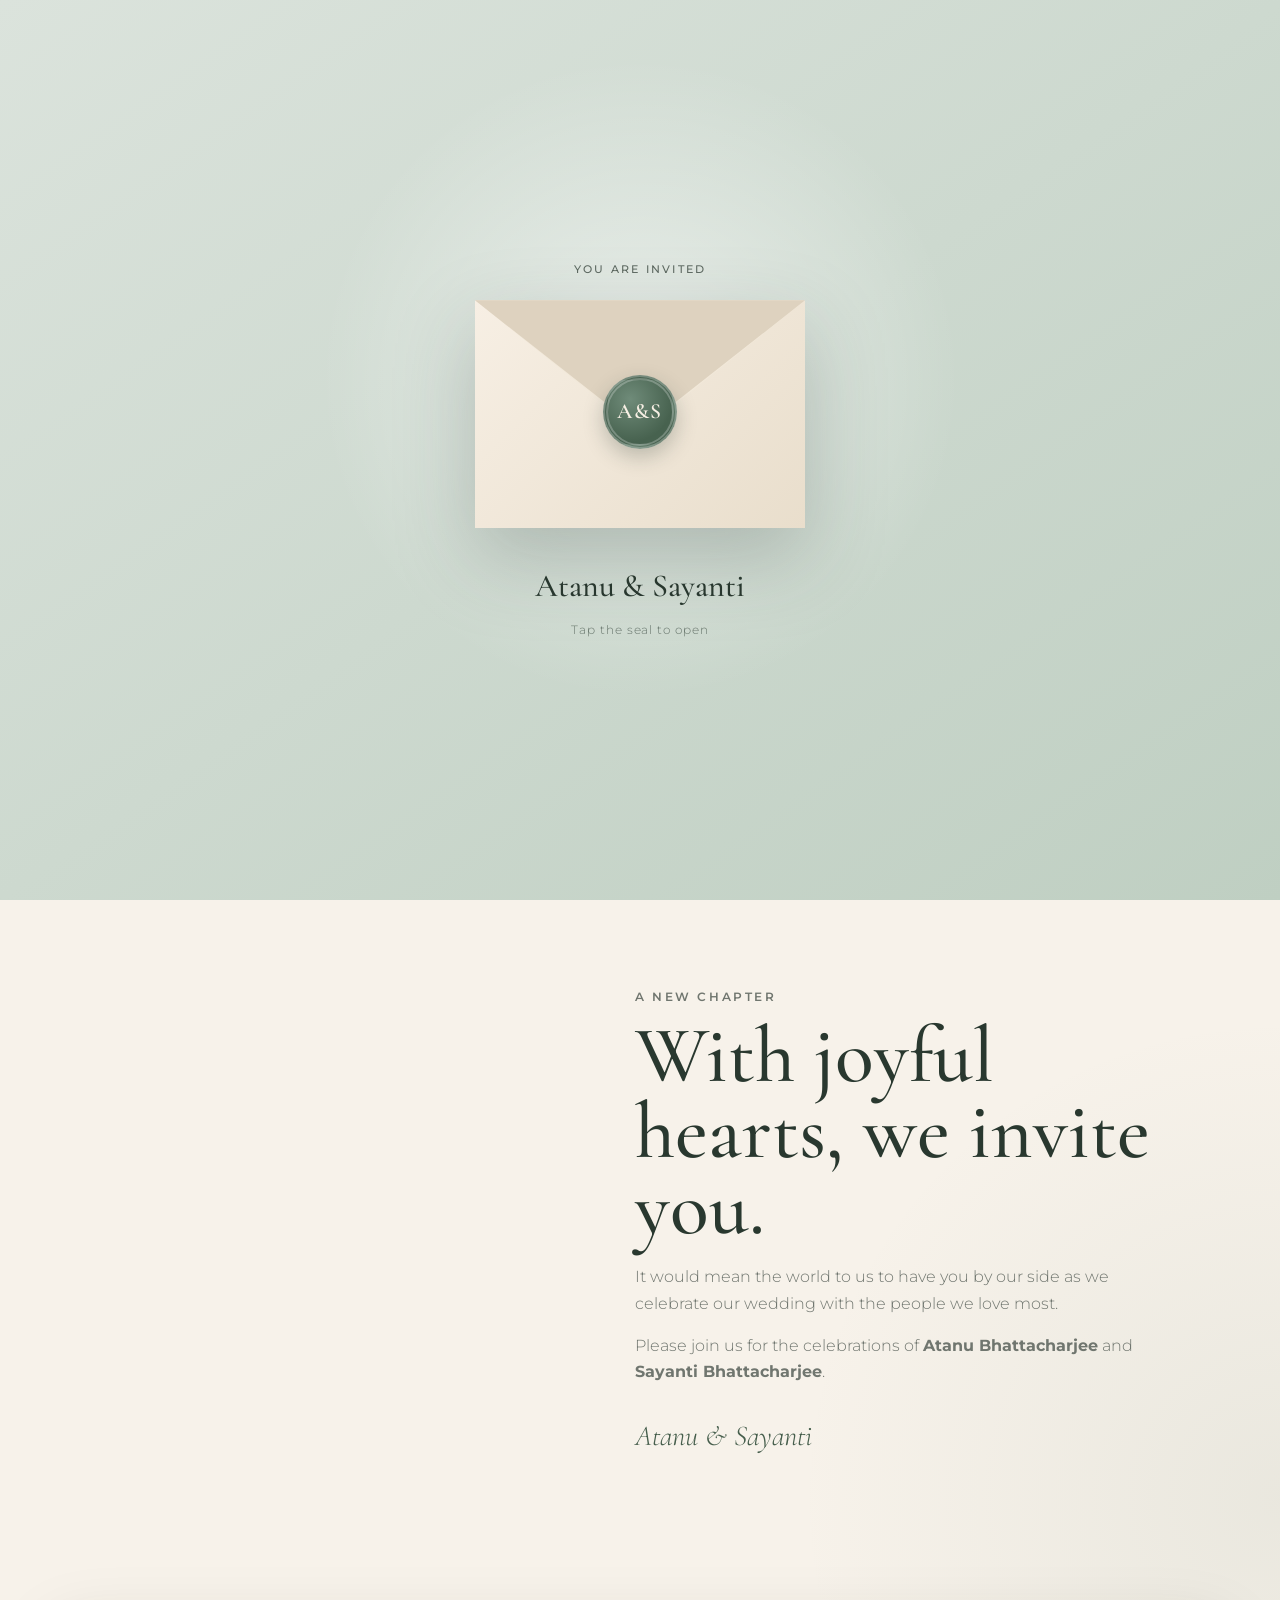
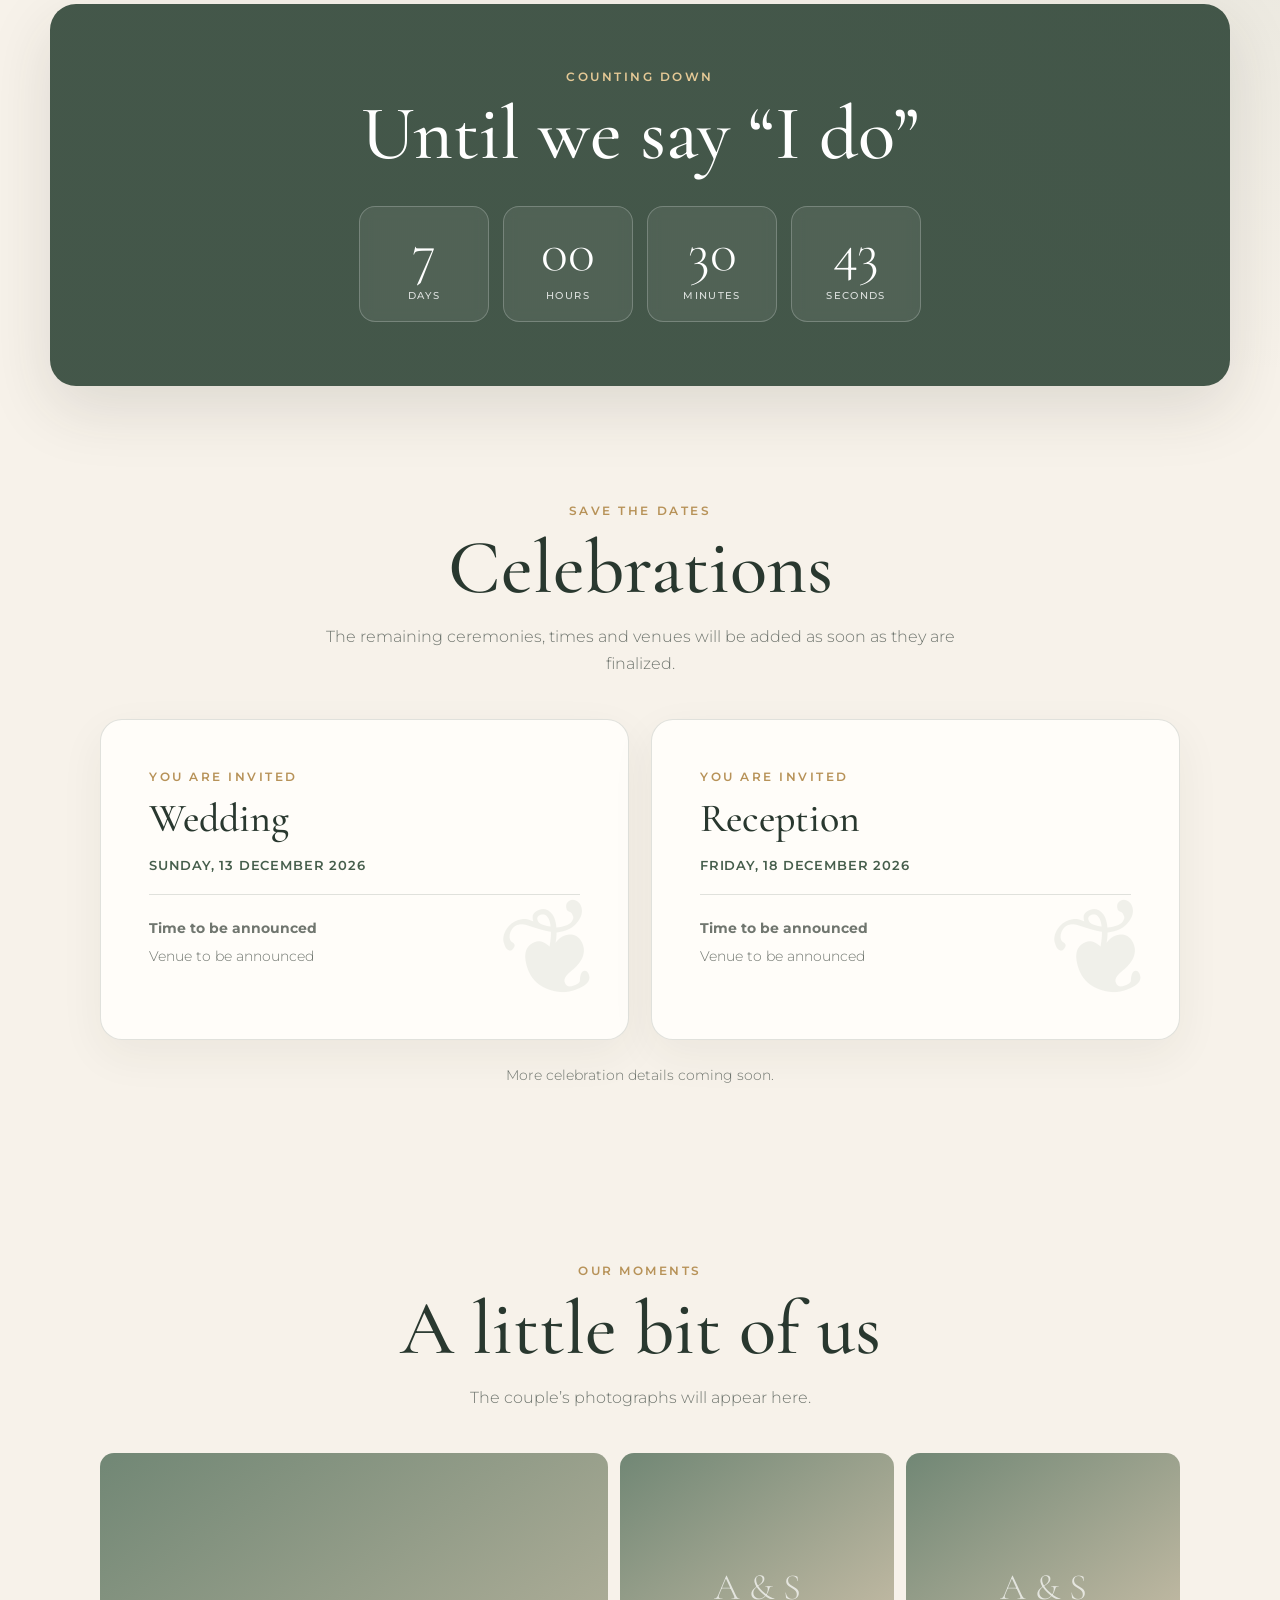
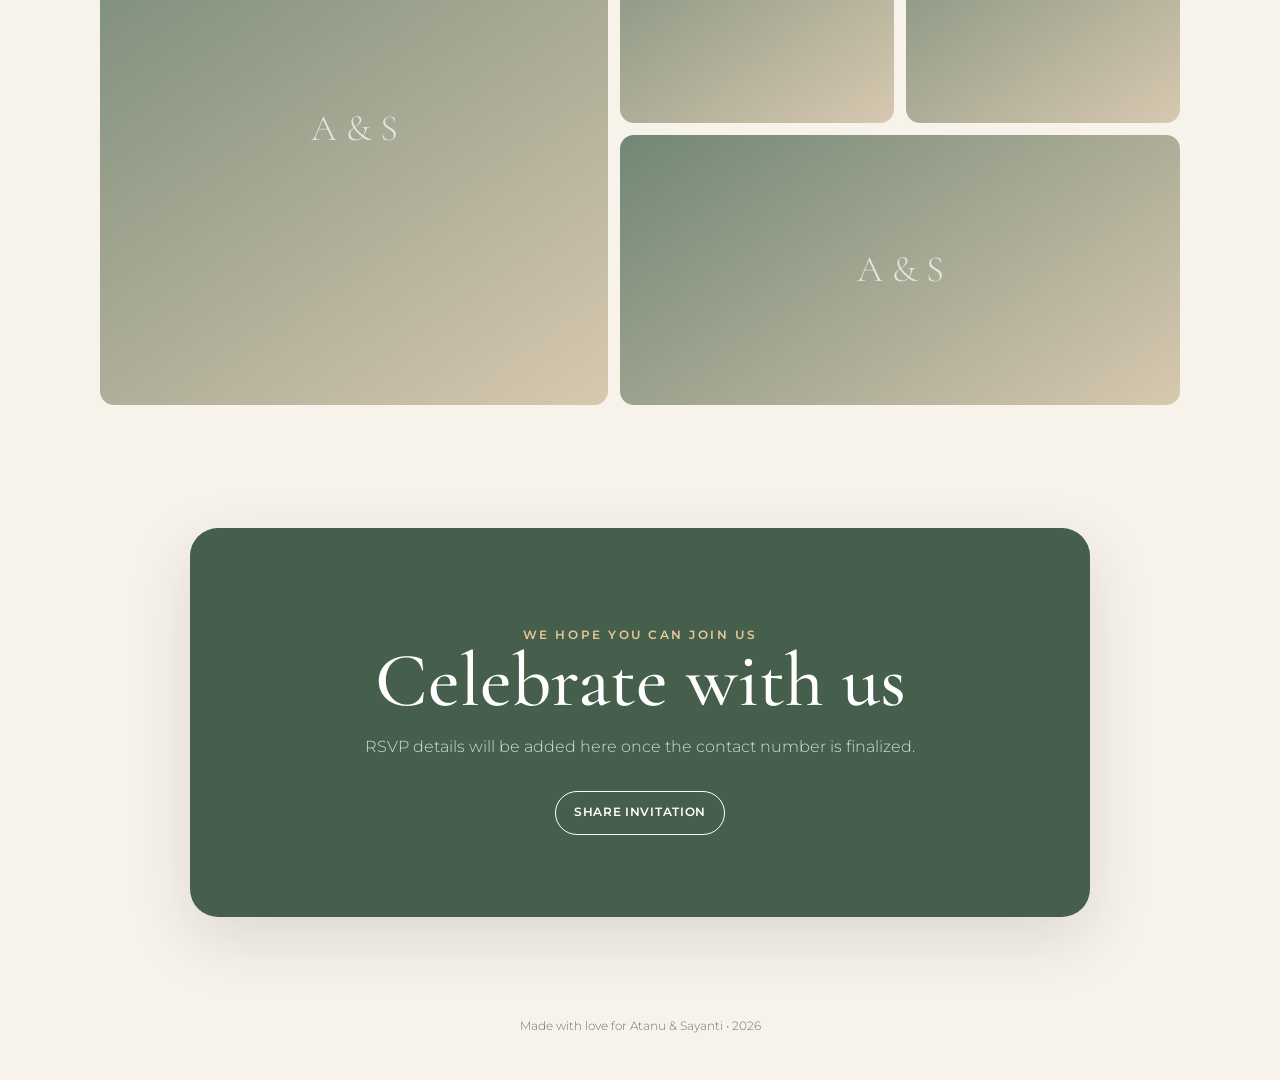
==== index.html @ 7d2b07eb "Initial wedding invitation" ====
<!doctype html>
<html lang="en">
<head>
  <meta charset="utf-8">
  <meta name="viewport" content="width=device-width, initial-scale=1, viewport-fit=cover">
  <meta name="theme-color" content="#f7f2ea">

  <title>Atanu & Sayanti — Wedding Invitation</title>
  <meta name="description" content="You are invited to celebrate the wedding of Atanu Bhattacharjee and Sayanti Bhattacharjee on 13 December 2026.">

  <!-- AFTER VERCEL DEPLOYS THE SITE, replace YOUR-PROJECT below with the real Vercel project name. -->
  <meta property="og:type" content="website">
  <meta property="og:title" content="Atanu & Sayanti — Wedding Invitation">
  <meta property="og:description" content="Wedding • 13 December 2026 | Reception • 18 December 2026">
  <meta property="og:url" content="https://YOUR-PROJECT.vercel.app/">
  <meta property="og:image" content="https://YOUR-PROJECT.vercel.app/assets/share-preview.png">
  <meta property="og:image:width" content="1200">
  <meta property="og:image:height" content="630">
  <meta property="og:image:alt" content="Wedding invitation for Atanu Bhattacharjee and Sayanti Bhattacharjee">
  <meta name="twitter:card" content="summary_large_image">
  <meta name="twitter:title" content="Atanu & Sayanti — Wedding Invitation">
  <meta name="twitter:description" content="Wedding • 13 December 2026 | Reception • 18 December 2026">
  <meta name="twitter:image" content="https://YOUR-PROJECT.vercel.app/assets/share-preview.png">

  <link rel="preconnect" href="https://fonts.googleapis.com">
  <link rel="preconnect" href="https://fonts.gstatic.com" crossorigin>
  <link href="https://fonts.googleapis.com/css2?family=Cormorant+Garamond:ital,wght@0,400;0,500;0,600;1,500&family=Montserrat:wght@300;400;500;600&display=swap" rel="stylesheet">

  <style>
    :root {
      --ink:#29382f; --muted:#70766f; --cream:#f7f2ea; --paper:#fffdf9;
      --sage:#748a78; --sage-dark:#465e4c; --gold:#b79258;
      --line:rgba(41,56,47,.14); --shadow:0 22px 65px rgba(49,48,40,.13);
    }
    *{box-sizing:border-box} html{scroll-behavior:smooth}
    body{margin:0;color:var(--ink);background:radial-gradient(circle at 10% 0%,rgba(183,146,88,.09),transparent 28rem),radial-gradient(circle at 100% 35%,rgba(116,138,120,.1),transparent 30rem),var(--cream);font-family:"Montserrat",system-ui,sans-serif;font-weight:300;line-height:1.65;overflow-x:hidden}
    body.locked{overflow:hidden} img{display:block;width:100%} button,a{font:inherit} a{color:inherit}
    .section{width:min(1080px,calc(100% - 36px));margin:auto;padding:88px 0}.center{text-align:center}
    .eyebrow{margin:0 0 .7rem;color:var(--gold);font-size:.72rem;font-weight:600;letter-spacing:.22em;text-transform:uppercase}
    .section-title{margin:0;font-family:"Cormorant Garamond",Georgia,serif;font-size:clamp(2.7rem,7vw,4.8rem);font-weight:500;line-height:.95}
    .section-copy{max-width:650px;margin:1.2rem auto 0;color:var(--muted)}

    /* Opening envelope */
    .opening{position:fixed;inset:0;z-index:999;display:grid;place-items:center;padding:24px;background:radial-gradient(circle at 50% 42%,rgba(255,255,255,.55),transparent 20rem),linear-gradient(145deg,#dbe3dc,#bfcfc2);transition:opacity .8s ease,visibility .8s ease}
    .opening.opened{opacity:0;visibility:hidden;pointer-events:none}.opening-inner{text-align:center}.opening-small{margin-bottom:22px;color:rgba(41,56,47,.72);font-size:.7rem;font-weight:500;letter-spacing:.2em;text-transform:uppercase}
    .envelope{position:relative;width:min(330px,82vw);aspect-ratio:1.45;border:0;padding:0;cursor:pointer;background:#f1e8d9;box-shadow:0 30px 80px rgba(41,56,47,.25);border-radius:3px;transition:transform .3s ease;overflow:visible}.envelope:hover{transform:translateY(-4px)}
    .envelope:before,.envelope:after{content:"";position:absolute;inset:0}.envelope:before{z-index:2;clip-path:polygon(0 0,50% 57%,100% 0);background:#ded2bf;transform-origin:top;transition:transform .9s cubic-bezier(.2,.75,.25,1)}.envelope:after{z-index:1;clip-path:polygon(0 100%,0 0,50% 58%,100% 0,100% 100%);background:linear-gradient(135deg,#f7efe4,#e9decc)}
    .envelope.is-opening:before{transform:rotateX(180deg)}.seal{position:absolute;z-index:4;left:50%;top:49%;display:grid;place-items:center;width:74px;height:74px;transform:translate(-50%,-50%);border-radius:50%;color:#f7efe4;background:radial-gradient(circle at 35% 30%,#6f8b79,#47624f 70%);border:5px double rgba(255,255,255,.25);box-shadow:0 8px 20px rgba(41,56,47,.25);font-family:"Cormorant Garamond",Georgia,serif;font-size:1.35rem;font-weight:600;letter-spacing:.08em;transition:.55s}.envelope.is-opening .seal{opacity:0;transform:translate(-50%,-50%) scale(.65)}
    .opening-names{margin:24px 0 0;font-family:"Cormorant Garamond",Georgia,serif;font-size:2rem;font-weight:500}.tap{margin-top:8px;color:rgba(41,56,47,.62);font-size:.72rem;letter-spacing:.08em}

    /* Hero */
    .hero{position:relative;min-height:100svh;display:grid;place-items:center;overflow:hidden;color:#fff;background:#435448}.hero-bg{position:absolute;inset:0;background:#435448 url("assets/hero.jpg") center 38%/cover no-repeat;transform:scale(1.02)}.hero:after{content:"";position:absolute;inset:0;background:linear-gradient(to bottom,rgba(21,36,28,.46),rgba(21,36,28,.14) 38%,rgba(21,36,28,.62))}
    .nav{position:absolute;z-index:10;top:0;left:0;right:0;display:flex;justify-content:space-between;align-items:center;width:min(1180px,calc(100% - 36px));margin:auto;padding:22px 0;color:#fff}.nav-mark{font-family:"Cormorant Garamond",Georgia,serif;font-size:1.55rem;font-weight:600;text-decoration:none}.nav-links{display:flex;gap:22px}.nav-links a{font-size:.72rem;font-weight:500;letter-spacing:.08em;text-decoration:none;text-transform:uppercase}
    .hero-content{position:relative;z-index:2;width:min(950px,calc(100% - 36px));padding-top:80px;text-align:center}.hero-kicker{margin:0 0 18px;font-size:.73rem;font-weight:500;letter-spacing:.26em;text-transform:uppercase}.hero h1{margin:0;font-family:"Cormorant Garamond",Georgia,serif;font-size:clamp(4.2rem,15vw,9.5rem);font-weight:500;line-height:.72;text-shadow:0 6px 35px rgba(0,0,0,.16)}.hero-amp{display:block;margin:.18em 0 .08em;font-size:.46em;font-style:italic;font-weight:400}.hero-date{margin:38px 0 0;font-family:"Cormorant Garamond",Georgia,serif;font-size:clamp(1.3rem,4vw,1.8rem);letter-spacing:.08em}.scroll-cue{position:absolute;z-index:3;bottom:28px;left:50%;transform:translateX(-50%);font-size:.64rem;letter-spacing:.18em;text-transform:uppercase;opacity:.8;white-space:nowrap}

    /* Welcome */
    .intro-grid{display:grid;grid-template-columns:.9fr 1.1fr;gap:clamp(36px,7vw,90px);align-items:center}.portrait-shell{position:relative;max-width:470px;aspect-ratio:.78;margin:auto;border-radius:180px 180px 8px 8px;background:linear-gradient(145deg,#718775,#d9c9b3);box-shadow:var(--shadow);overflow:hidden}.portrait-shell:before{content:"A & S";position:absolute;inset:0;display:grid;place-items:center;color:rgba(255,255,255,.75);font-family:"Cormorant Garamond",Georgia,serif;font-size:4rem}.portrait{position:relative;height:100%;object-fit:cover}.intro-text h2{margin:0 0 18px;font-family:"Cormorant Garamond",Georgia,serif;font-size:clamp(2.8rem,7vw,5rem);font-weight:500;line-height:.95}.intro-text p{color:var(--muted)}.signature{margin-top:26px!important;color:var(--sage-dark)!important;font-family:"Cormorant Garamond",Georgia,serif;font-size:1.8rem;font-style:italic}

    /* Countdown */
    .countdown-section{width:min(1180px,calc(100% - 24px));margin:28px auto;padding:64px 24px;color:#fff;background:linear-gradient(rgba(48,70,56,.9),rgba(48,70,56,.9)),url("assets/gallery-1.jpg") center/cover;border-radius:26px;box-shadow:var(--shadow);text-align:center}.countdown-section .eyebrow{color:#e5c996}.countdown{display:grid;grid-template-columns:repeat(4,minmax(70px,130px));justify-content:center;gap:14px;margin-top:35px}.time-box{padding:17px 8px;border:1px solid rgba(255,255,255,.22);border-radius:16px;background:rgba(255,255,255,.07);backdrop-filter:blur(6px)}.time-value{display:block;font-family:"Cormorant Garamond",Georgia,serif;font-size:clamp(2rem,7vw,3.5rem);line-height:1}.time-label{display:block;margin-top:8px;font-size:.6rem;font-weight:500;letter-spacing:.14em;text-transform:uppercase;opacity:.8}

    /* Events */
    .events{display:grid;grid-template-columns:repeat(2,1fr);gap:22px;margin-top:42px}.event-card{position:relative;padding:clamp(28px,5vw,48px);overflow:hidden;background:var(--paper);border:1px solid var(--line);border-radius:22px;box-shadow:0 15px 45px rgba(50,48,40,.06);text-align:left}.event-card:after{content:"❦";position:absolute;right:20px;bottom:-18px;color:rgba(116,138,120,.11);font-size:8rem;transform:rotate(-18deg)}.event-card h3{position:relative;z-index:1;margin:0;font-family:"Cormorant Garamond",Georgia,serif;font-size:2.5rem;font-weight:500;line-height:1}.event-date{position:relative;z-index:1;margin:16px 0 3px;color:var(--sage-dark);font-size:.84rem;font-weight:600;letter-spacing:.06em;text-transform:uppercase}.event-details{position:relative;z-index:1;margin-top:18px;padding-top:18px;border-top:1px solid var(--line);color:var(--muted);font-size:.9rem}.event-details p{margin:.25rem 0}.event-actions{position:relative;z-index:1;display:flex;flex-wrap:wrap;gap:10px;margin-top:22px}.more-events{margin:24px 0 0;color:var(--muted);font-size:.85rem}
    .btn{display:inline-flex;align-items:center;justify-content:center;min-height:44px;padding:11px 18px;border:1px solid var(--sage-dark);border-radius:999px;color:#fff;background:var(--sage-dark);cursor:pointer;font-size:.72rem;font-weight:600;letter-spacing:.06em;text-decoration:none;text-transform:uppercase;transition:.2s}.btn:hover{transform:translateY(-2px)}.btn.secondary{color:var(--sage-dark);background:transparent}.btn[hidden]{display:none}

    /* Gallery */
    .gallery{display:grid;grid-template-columns:1.3fr .7fr .7fr;grid-template-rows:270px 270px;gap:12px;margin-top:42px}.gallery button{position:relative;padding:0;overflow:hidden;border:0;border-radius:14px;background:linear-gradient(145deg,#718775,#d8c8b0);cursor:zoom-in}.gallery button:before{content:"A & S";position:absolute;inset:0;display:grid;place-items:center;color:rgba(255,255,255,.7);font-family:"Cormorant Garamond",Georgia,serif;font-size:2.3rem}.gallery button:first-child{grid-row:1/span 2}.gallery button:last-child{grid-column:2/span 2}.gallery img{position:relative;height:100%;object-fit:cover;transition:transform .45s ease}.gallery button:hover img{transform:scale(1.035)}

    /* RSVP */
    .rsvp{width:min(900px,calc(100% - 36px));margin:35px auto 100px;padding:clamp(42px,8vw,82px) 24px;color:#fff;background:var(--sage-dark);border-radius:28px;box-shadow:var(--shadow);text-align:center}.rsvp .eyebrow{color:#e5c996}.rsvp p{max-width:600px;margin:16px auto 0;color:rgba(255,255,255,.78)}.rsvp-actions{display:flex;flex-wrap:wrap;justify-content:center;gap:12px;margin-top:30px}.rsvp .btn{color:var(--sage-dark);background:#fff;border-color:#fff}.rsvp .btn.secondary{color:#fff;background:transparent}footer{padding:0 20px 44px;color:var(--muted);text-align:center;font-size:.72rem}
    .music-btn{position:fixed;z-index:20;right:18px;bottom:18px;width:48px;height:48px;border:0;border-radius:50%;color:#fff;background:var(--sage-dark);box-shadow:0 10px 30px rgba(41,56,47,.22);cursor:pointer}.lightbox{position:fixed;z-index:1000;inset:0;display:none;place-items:center;padding:26px;background:rgba(15,22,18,.92)}.lightbox.show{display:grid}.lightbox img{max-width:min(1100px,95vw);max-height:88vh;width:auto;object-fit:contain;border-radius:8px}.lightbox-close{position:absolute;top:18px;right:20px;border:0;color:#fff;background:none;cursor:pointer;font-size:2rem}

    @media(max-width:760px){.section{padding:68px 0}.nav-links{display:none}.intro-grid{grid-template-columns:1fr}.intro-text{text-align:center}.portrait-shell{width:min(84vw,420px)}.events{grid-template-columns:1fr}.gallery{grid-template-columns:1fr 1fr;grid-template-rows:260px 180px 220px}.gallery button:first-child{grid-column:1/span 2;grid-row:auto}.gallery button:last-child{grid-column:1/span 2}}
    @media(max-width:480px){.countdown{grid-template-columns:repeat(4,1fr);gap:7px}.time-box{padding:14px 3px;border-radius:12px}.hero h1{font-size:clamp(4rem,22vw,6.3rem)}}
    @media(prefers-reduced-motion:reduce){html{scroll-behavior:auto}*,*:before,*:after{transition-duration:.01ms!important;animation-duration:.01ms!important}}
  </style>
</head>

<body class="locked">
  <div class="opening" id="opening">
    <div class="opening-inner">
      <div class="opening-small">You are invited</div>
      <button class="envelope" id="openInvitation" aria-label="Open wedding invitation"><span class="seal">A&S</span></button>
      <p class="opening-names">Atanu & Sayanti</p>
      <div class="tap">Tap the seal to open</div>
    </div>
  </div>

  <header class="hero" id="home">
    <div class="hero-bg" aria-hidden="true"></div>
    <nav class="nav">
      <a href="#home" class="nav-mark">A&S</a>
      <div class="nav-links"><a href="#story">Welcome</a><a href="#events">Events</a><a href="#gallery">Gallery</a><a href="#rsvp">RSVP</a></div>
    </nav>
    <div class="hero-content">
      <p class="hero-kicker">Together with our families</p>
      <h1>Atanu<span class="hero-amp">&</span>Sayanti</h1>
      <p class="hero-date">13 December 2026</p>
    </div>
    <div class="scroll-cue">Scroll to celebrate ↓</div>
  </header>

  <main>
    <section class="section" id="story">
      <div class="intro-grid">
        <div class="portrait-shell"><img class="portrait" src="assets/couple.jpg" alt="Atanu and Sayanti" onerror="this.style.display='none'"></div>
        <div class="intro-text">
          <p class="eyebrow">A new chapter</p>
          <h2>With joyful hearts, we invite you.</h2>
          <p>It would mean the world to us to have you by our side as we celebrate our wedding with the people we love most.</p>
          <p>Please join us for the celebrations of <strong>Atanu Bhattacharjee</strong> and <strong>Sayanti Bhattacharjee</strong>.</p>
          <p class="signature">Atanu & Sayanti</p>
        </div>
      </div>
    </section>

    <section class="countdown-section">
      <p class="eyebrow">Counting down</p>
      <h2 class="section-title">Until we say “I do”</h2>
      <div class="countdown" id="countdown">
        <div class="time-box"><span class="time-value" id="days">00</span><span class="time-label">Days</span></div>
        <div class="time-box"><span class="time-value" id="hours">00</span><span class="time-label">Hours</span></div>
        <div class="time-box"><span class="time-value" id="minutes">00</span><span class="time-label">Minutes</span></div>
        <div class="time-box"><span class="time-value" id="seconds">00</span><span class="time-label">Seconds</span></div>
      </div>
    </section>

    <section class="section center" id="events">
      <p class="eyebrow">Save the dates</p>
      <h2 class="section-title">Celebrations</h2>
      <p class="section-copy">The remaining ceremonies, times and venues will be added as soon as they are finalized.</p>
      <div class="events" id="eventList"></div>
      <p class="more-events">More celebration details coming soon.</p>
    </section>

    <section class="section center" id="gallery">
      <p class="eyebrow">Our moments</p>
      <h2 class="section-title">A little bit of us</h2>
      <p class="section-copy">The couple’s photographs will appear here.</p>
      <div class="gallery">
        <button type="button" data-full="assets/gallery-1.jpg"><img src="assets/gallery-1.jpg" alt="Atanu and Sayanti photo 1" onerror="this.style.display='none'"></button>
        <button type="button" data-full="assets/gallery-2.jpg"><img src="assets/gallery-2.jpg" alt="Atanu and Sayanti photo 2" onerror="this.style.display='none'"></button>
        <button type="button" data-full="assets/gallery-3.jpg"><img src="assets/gallery-3.jpg" alt="Atanu and Sayanti photo 3" onerror="this.style.display='none'"></button>
        <button type="button" data-full="assets/gallery-4.jpg"><img src="assets/gallery-4.jpg" alt="Atanu and Sayanti photo 4" onerror="this.style.display='none'"></button>
      </div>
    </section>

    <section class="rsvp" id="rsvp">
      <p class="eyebrow">We hope you can join us</p>
      <h2 class="section-title">Celebrate with us</h2>
      <p id="rsvpText">RSVP details will be added here once the contact number is finalized.</p>
      <div class="rsvp-actions">
        <a class="btn" id="whatsappRsvp" href="#" target="_blank" rel="noopener" hidden>RSVP on WhatsApp</a>
        <button class="btn secondary" id="shareInvitation" type="button">Share invitation</button>
      </div>
    </section>
  </main>

  <footer>Made with love for Atanu & Sayanti • 2026</footer>
  <button class="music-btn" id="musicButton" type="button" aria-label="Toggle background music" hidden>♪</button>
  <audio id="backgroundMusic" loop preload="none"></audio>
  <div class="lightbox" id="lightbox"><button class="lightbox-close" id="lightboxClose" type="button">×</button><img id="lightboxImage" alt=""></div>

  <script>
    /* ==========================================================
       EDIT ONLY THIS SECTION when you get more wedding details.
       ========================================================== */
    const wedding = {
      countdownDate: "2026-12-13T00:00:00",

      events: [
        {
          title: "Wedding",
          date: "Sunday, 13 December 2026",
          time: "Time to be announced",
          venue: "Venue to be announced",
          address: "",
          mapUrl: ""
        },
        {
          title: "Reception",
          date: "Friday, 18 December 2026",
          time: "Time to be announced",
          venue: "Venue to be announced",
          address: "",
          mapUrl: ""
        }
        // Add more ceremonies here later. I can give you the exact blocks.
      ],

      // Digits only with country code. Example Bangladesh: 88017XXXXXXXX
      whatsappNumber: "",
      whatsappMessage: "Hello! I would like to RSVP for Atanu and Sayanti's wedding. My name is ____ and the number of guests is ____.",

      // Optional: put a file at assets/music.mp3 and set this to "assets/music.mp3"
      musicFile: ""
    };

    /* Normally, do not edit anything below this line. */
    const opening = document.getElementById("opening");
    const openInvitation = document.getElementById("openInvitation");

    openInvitation.addEventListener("click", () => {
      openInvitation.classList.add("is-opening");
      setTimeout(() => {
        opening.classList.add("opened");
        document.body.classList.remove("locked");
        startMusic();
      }, 650);
    });

    function renderEvents() {
      const list = document.getElementById("eventList");
      wedding.events.forEach(event => {
        const card = document.createElement("article");
        card.className = "event-card";
        const mapButton = event.mapUrl ? `<a class="btn secondary" href="${event.mapUrl}" target="_blank" rel="noopener">Open map</a>` : "";
        card.innerHTML = `
          <p class="eyebrow">You are invited</p>
          <h3>${event.title}</h3>
          <p class="event-date">${event.date}</p>
          <div class="event-details">
            <p><strong>${event.time}</strong></p>
            <p>${event.venue}</p>
            ${event.address ? `<p>${event.address}</p>` : ""}
          </div>
          <div class="event-actions">${mapButton}</div>`;
        list.appendChild(card);
      });
    }

    function updateCountdown() {
      const target = new Date(wedding.countdownDate).getTime();
      let diff = target - Date.now();
      if (diff <= 0) {
        document.getElementById("countdown").innerHTML = '<div class="time-box" style="grid-column:1/-1"><span class="time-value">Today!</span><span class="time-label">The celebration has arrived</span></div>';
        return;
      }
      const day = 86400000, hour = 3600000, minute = 60000;
      document.getElementById("days").textContent = Math.floor(diff / day);
      diff %= day;
      document.getElementById("hours").textContent = String(Math.floor(diff / hour)).padStart(2, "0");
      diff %= hour;
      document.getElementById("minutes").textContent = String(Math.floor(diff / minute)).padStart(2, "0");
      diff %= minute;
      document.getElementById("seconds").textContent = String(Math.floor(diff / 1000)).padStart(2, "0");
    }

    function setupRsvp() {
      if (!wedding.whatsappNumber) return;
      const button = document.getElementById("whatsappRsvp");
      button.href = `https://wa.me/${wedding.whatsappNumber}?text=${encodeURIComponent(wedding.whatsappMessage)}`;
      button.hidden = false;
      document.getElementById("rsvpText").textContent = "Please let us know if you’ll be celebrating with us.";
    }

    const music = document.getElementById("backgroundMusic");
    const musicButton = document.getElementById("musicButton");
    function setupMusic() {
      if (!wedding.musicFile) return;
      music.src = wedding.musicFile;
      musicButton.hidden = false;
    }
    async function startMusic() {
      if (!wedding.musicFile) return;
      try { await music.play(); musicButton.textContent = "Ⅱ"; } catch (_) {}
    }
    musicButton.addEventListener("click", async () => {
      if (music.paused) { await music.play(); musicButton.textContent = "Ⅱ"; }
      else { music.pause(); musicButton.textContent = "♪"; }
    });

    document.getElementById("shareInvitation").addEventListener("click", async () => {
      const data = { title:"Atanu & Sayanti — Wedding Invitation", text:"You’re invited to celebrate the wedding of Atanu & Sayanti on 13 December 2026.", url:window.location.href };
      if (navigator.share) { try { await navigator.share(data); } catch (_) {} }
      else {
        await navigator.clipboard.writeText(window.location.href);
        const button = document.getElementById("shareInvitation"), old = button.textContent;
        button.textContent = "Link copied";
        setTimeout(() => button.textContent = old, 1800);
      }
    });

    const lightbox = document.getElementById("lightbox"), lightboxImage = document.getElementById("lightboxImage");
    document.querySelectorAll(".gallery button").forEach(button => {
      button.addEventListener("click", () => {
        const image = button.querySelector("img");
        if (!image.complete || image.naturalWidth === 0) return;
        lightboxImage.src = button.dataset.full;
        lightboxImage.alt = image.alt;
        lightbox.classList.add("show");
        document.body.classList.add("locked");
      });
    });
    function closeLightbox() { lightbox.classList.remove("show"); document.body.classList.remove("locked"); }
    document.getElementById("lightboxClose").addEventListener("click", closeLightbox);
    lightbox.addEventListener("click", e => { if (e.target === lightbox) closeLightbox(); });
    document.addEventListener("keydown", e => { if (e.key === "Escape") closeLightbox(); });

    renderEvents();
    setupRsvp();
    setupMusic();
    updateCountdown();
    setInterval(updateCountdown, 1000);
  </script>
</body>
</html>
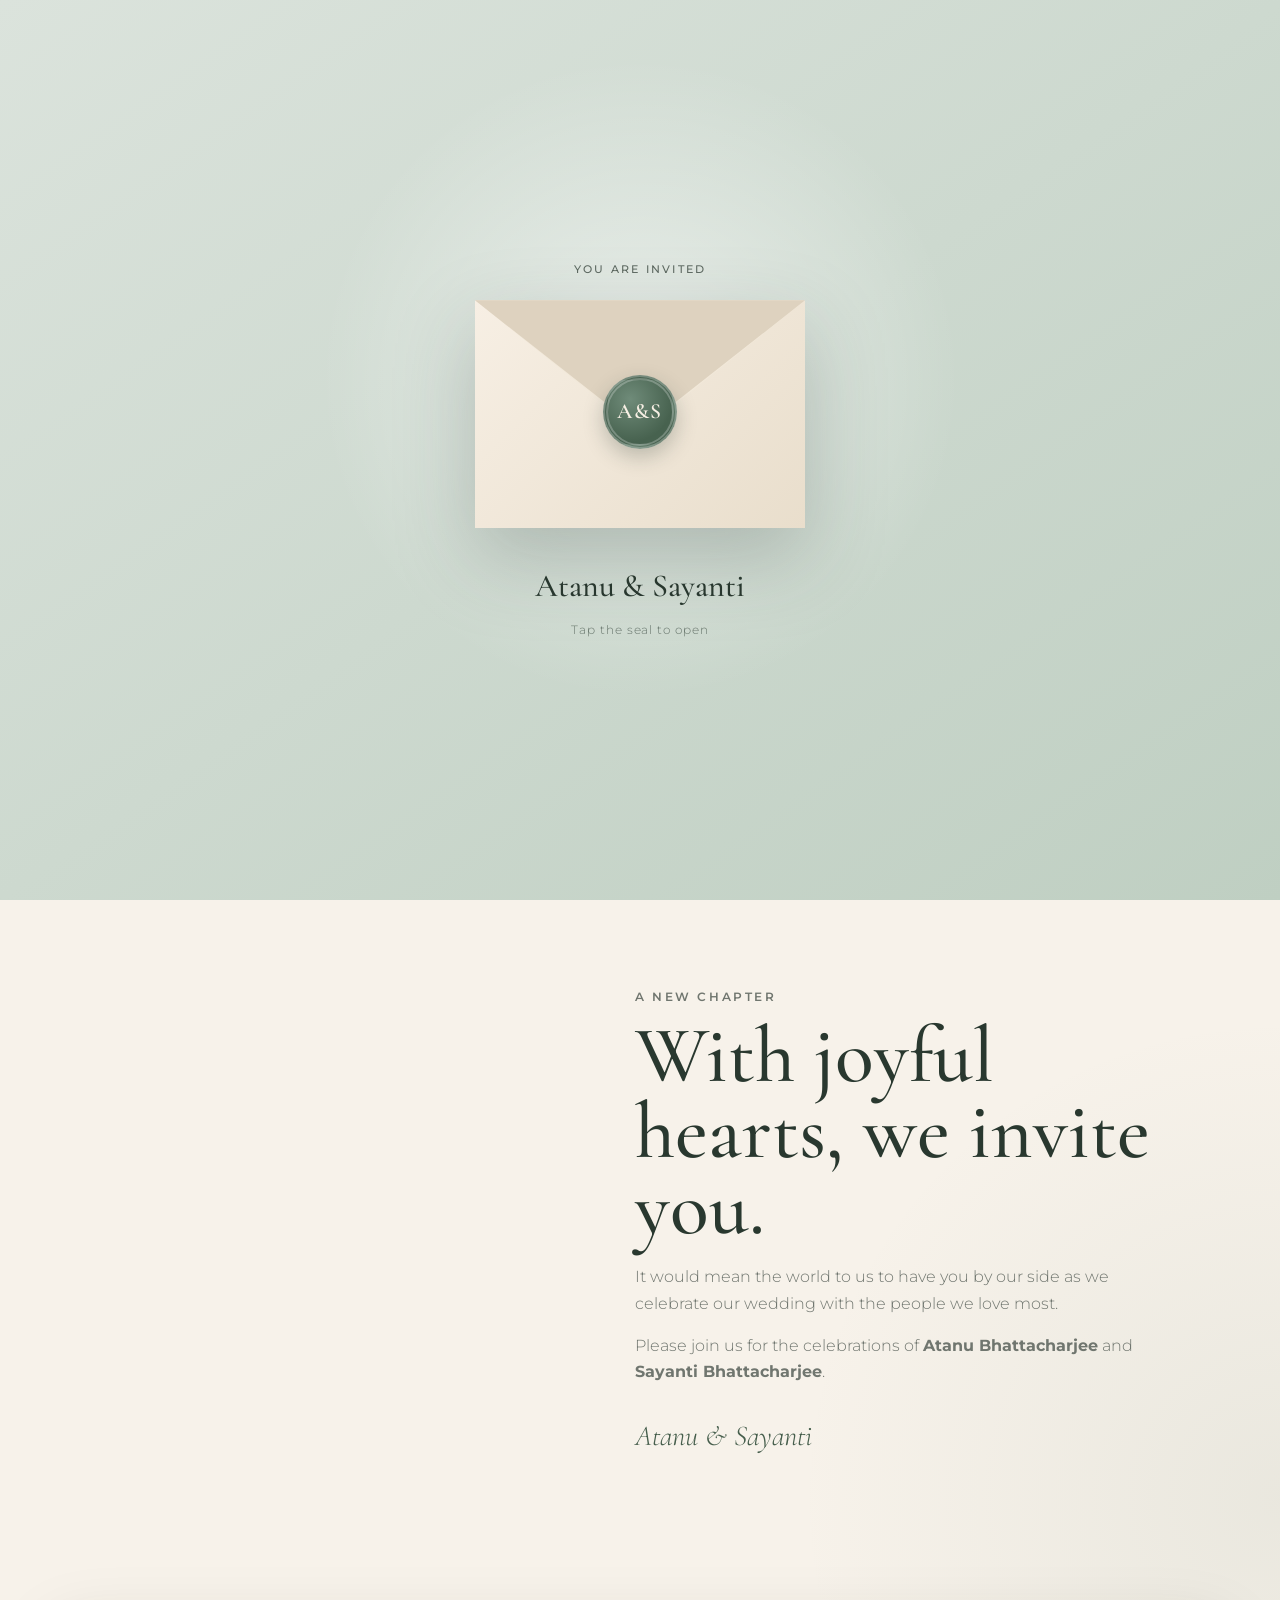
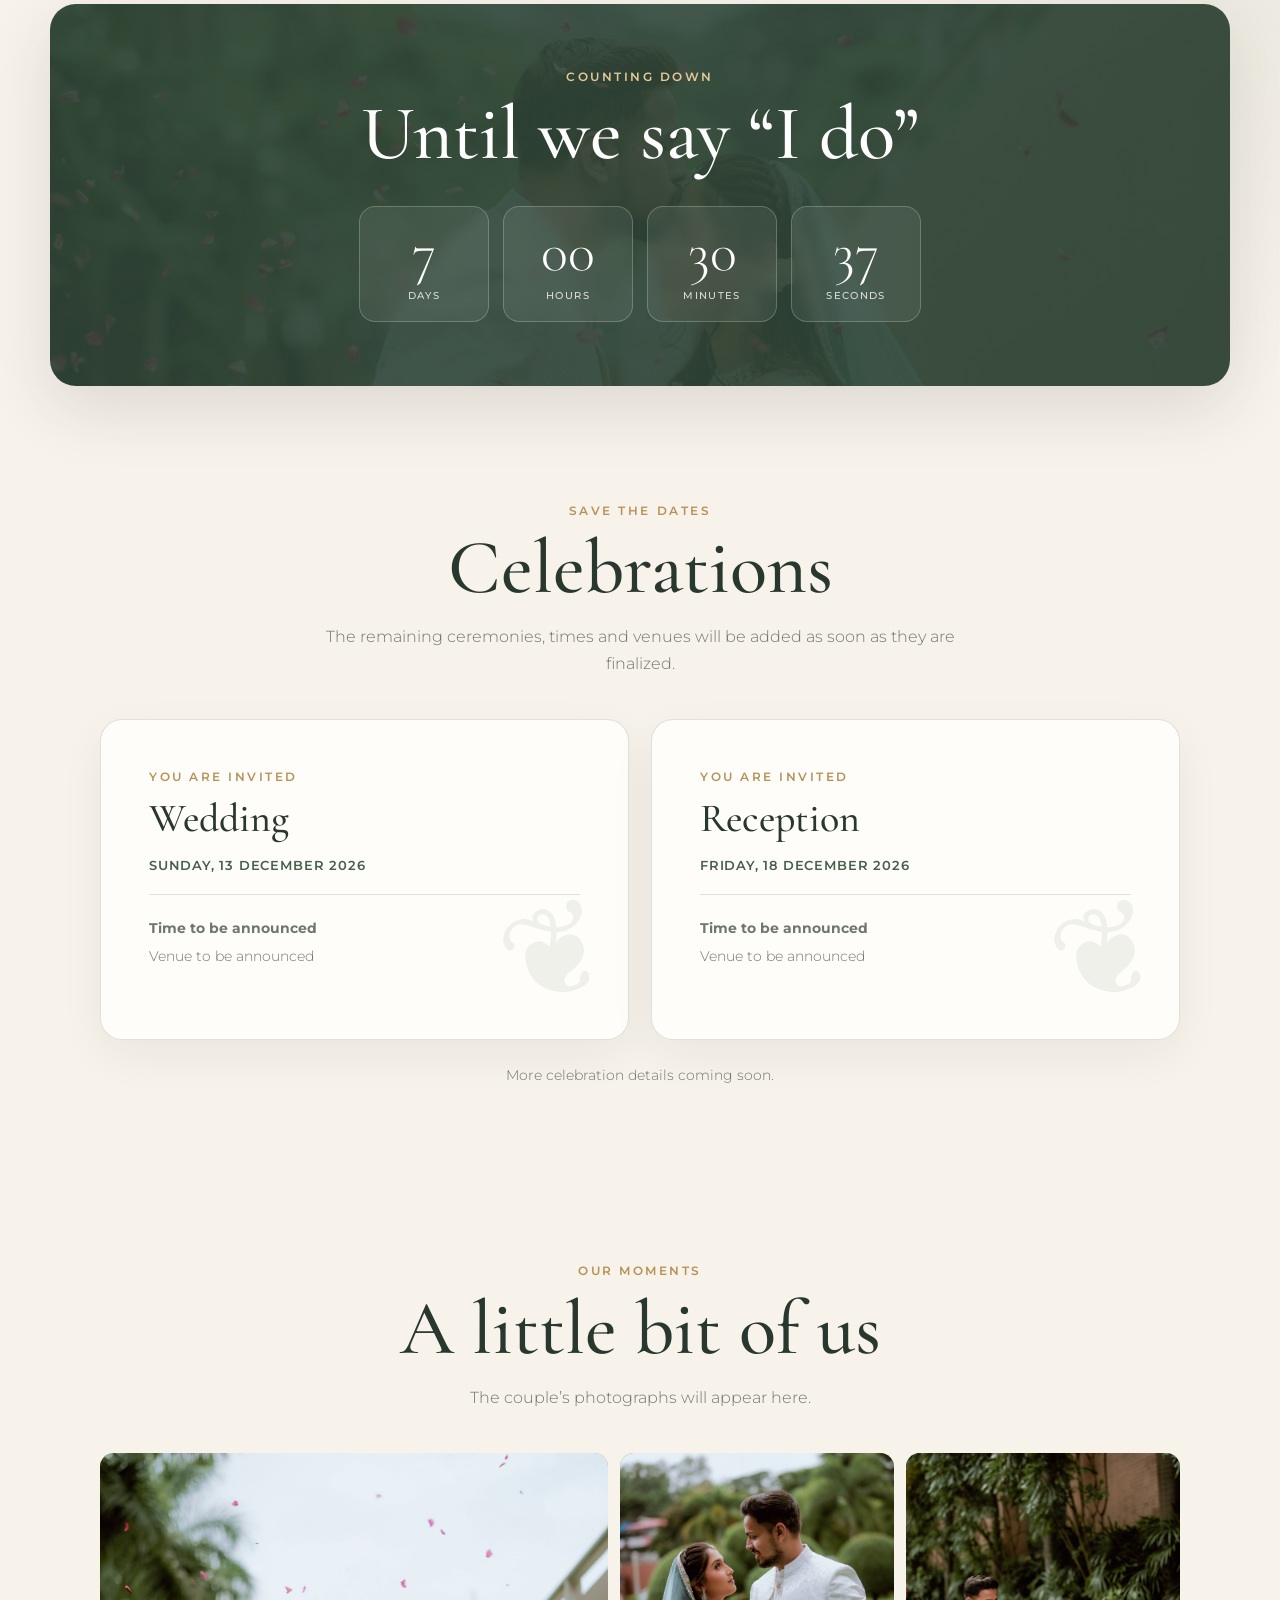
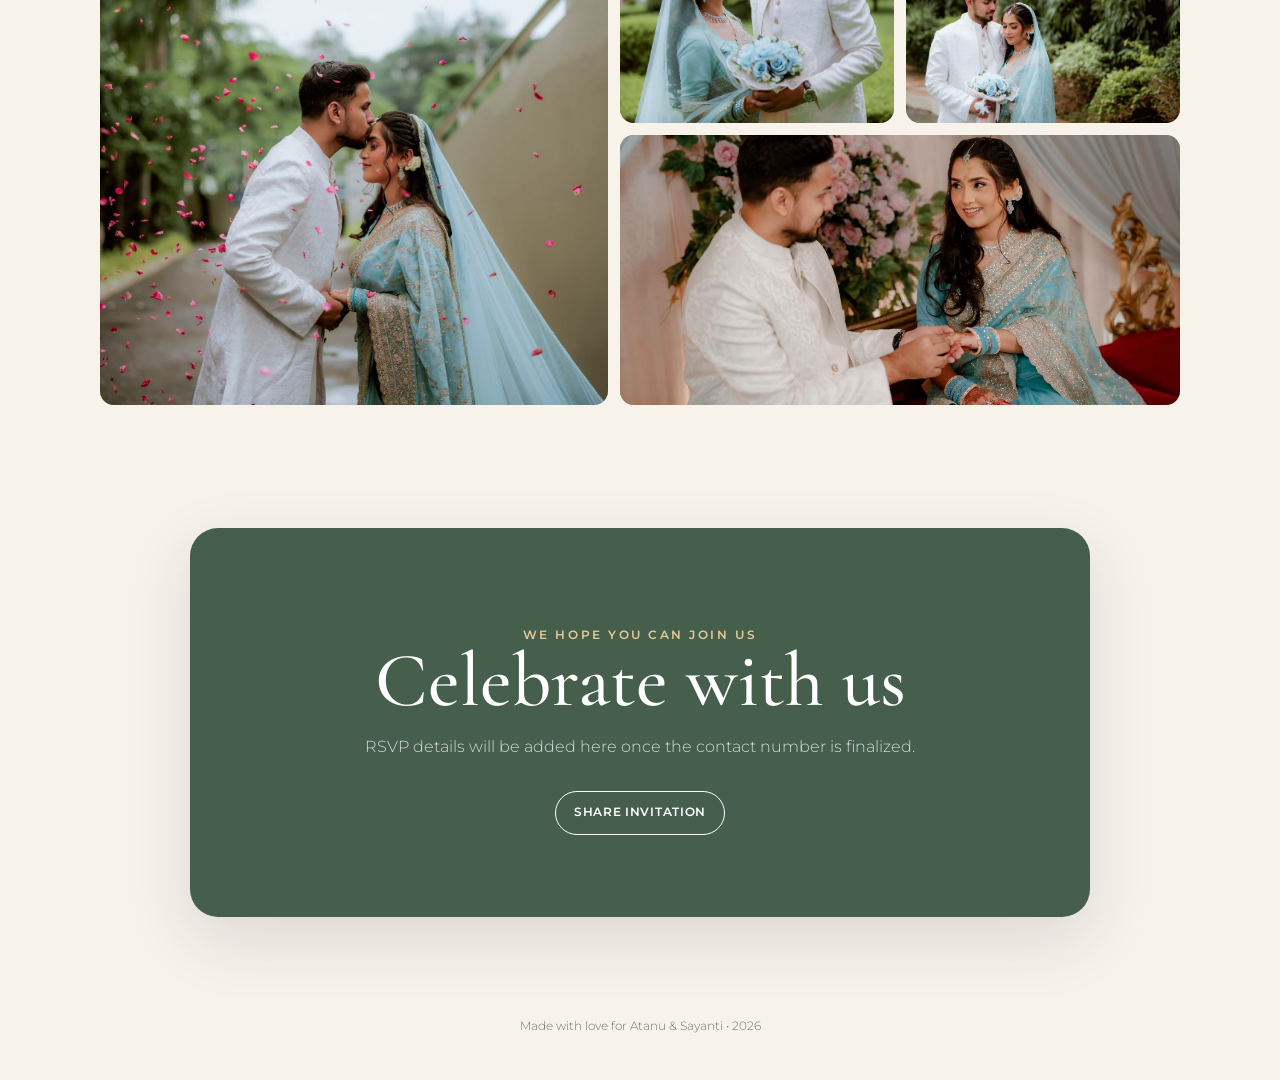
==== commit 3510b557: "added the pictures" ====
--- a/index.html
+++ b/index.html
@@ -57,7 +57,7 @@
     .intro-grid{display:grid;grid-template-columns:.9fr 1.1fr;gap:clamp(36px,7vw,90px);align-items:center}.portrait-shell{position:relative;max-width:470px;aspect-ratio:.78;margin:auto;border-radius:180px 180px 8px 8px;background:linear-gradient(145deg,#718775,#d9c9b3);box-shadow:var(--shadow);overflow:hidden}.portrait-shell:before{content:"A & S";position:absolute;inset:0;display:grid;place-items:center;color:rgba(255,255,255,.75);font-family:"Cormorant Garamond",Georgia,serif;font-size:4rem}.portrait{position:relative;height:100%;object-fit:cover}.intro-text h2{margin:0 0 18px;font-family:"Cormorant Garamond",Georgia,serif;font-size:clamp(2.8rem,7vw,5rem);font-weight:500;line-height:.95}.intro-text p{color:var(--muted)}.signature{margin-top:26px!important;color:var(--sage-dark)!important;font-family:"Cormorant Garamond",Georgia,serif;font-size:1.8rem;font-style:italic}
 
     /* Countdown */
-    .countdown-section{width:min(1180px,calc(100% - 24px));margin:28px auto;padding:64px 24px;color:#fff;background:linear-gradient(rgba(48,70,56,.9),rgba(48,70,56,.9)),url("assets/gallery-1.jpg") center/cover;border-radius:26px;box-shadow:var(--shadow);text-align:center}.countdown-section .eyebrow{color:#e5c996}.countdown{display:grid;grid-template-columns:repeat(4,minmax(70px,130px));justify-content:center;gap:14px;margin-top:35px}.time-box{padding:17px 8px;border:1px solid rgba(255,255,255,.22);border-radius:16px;background:rgba(255,255,255,.07);backdrop-filter:blur(6px)}.time-value{display:block;font-family:"Cormorant Garamond",Georgia,serif;font-size:clamp(2rem,7vw,3.5rem);line-height:1}.time-label{display:block;margin-top:8px;font-size:.6rem;font-weight:500;letter-spacing:.14em;text-transform:uppercase;opacity:.8}
+    .countdown-section{width:min(1180px,calc(100% - 24px));margin:28px auto;padding:64px 24px;color:#fff;background:linear-gradient(rgba(48,70,56,.9),rgba(48,70,56,.9)),url("assets/pic-1.jpg") center/cover;border-radius:26px;box-shadow:var(--shadow);text-align:center}.countdown-section .eyebrow{color:#e5c996}.countdown{display:grid;grid-template-columns:repeat(4,minmax(70px,130px));justify-content:center;gap:14px;margin-top:35px}.time-box{padding:17px 8px;border:1px solid rgba(255,255,255,.22);border-radius:16px;background:rgba(255,255,255,.07);backdrop-filter:blur(6px)}.time-value{display:block;font-family:"Cormorant Garamond",Georgia,serif;font-size:clamp(2rem,7vw,3.5rem);line-height:1}.time-label{display:block;margin-top:8px;font-size:.6rem;font-weight:500;letter-spacing:.14em;text-transform:uppercase;opacity:.8}
 
     /* Events */
     .events{display:grid;grid-template-columns:repeat(2,1fr);gap:22px;margin-top:42px}.event-card{position:relative;padding:clamp(28px,5vw,48px);overflow:hidden;background:var(--paper);border:1px solid var(--line);border-radius:22px;box-shadow:0 15px 45px rgba(50,48,40,.06);text-align:left}.event-card:after{content:"❦";position:absolute;right:20px;bottom:-18px;color:rgba(116,138,120,.11);font-size:8rem;transform:rotate(-18deg)}.event-card h3{position:relative;z-index:1;margin:0;font-family:"Cormorant Garamond",Georgia,serif;font-size:2.5rem;font-weight:500;line-height:1}.event-date{position:relative;z-index:1;margin:16px 0 3px;color:var(--sage-dark);font-size:.84rem;font-weight:600;letter-spacing:.06em;text-transform:uppercase}.event-details{position:relative;z-index:1;margin-top:18px;padding-top:18px;border-top:1px solid var(--line);color:var(--muted);font-size:.9rem}.event-details p{margin:.25rem 0}.event-actions{position:relative;z-index:1;display:flex;flex-wrap:wrap;gap:10px;margin-top:22px}.more-events{margin:24px 0 0;color:var(--muted);font-size:.85rem}
@@ -138,10 +138,10 @@
       <h2 class="section-title">A little bit of us</h2>
       <p class="section-copy">The couple’s photographs will appear here.</p>
       <div class="gallery">
-        <button type="button" data-full="assets/gallery-1.jpg"><img src="assets/gallery-1.jpg" alt="Atanu and Sayanti photo 1" onerror="this.style.display='none'"></button>
-        <button type="button" data-full="assets/gallery-2.jpg"><img src="assets/gallery-2.jpg" alt="Atanu and Sayanti photo 2" onerror="this.style.display='none'"></button>
-        <button type="button" data-full="assets/gallery-3.jpg"><img src="assets/gallery-3.jpg" alt="Atanu and Sayanti photo 3" onerror="this.style.display='none'"></button>
-        <button type="button" data-full="assets/gallery-4.jpg"><img src="assets/gallery-4.jpg" alt="Atanu and Sayanti photo 4" onerror="this.style.display='none'"></button>
+        <button type="button" data-full="assets/pic-1.jpg"><img src="assets/pic-1.jpg" alt="Atanu and Sayanti photo 1" onerror="this.style.display='none'"></button>
+        <button type="button" data-full="assets/pic-2.jpg"><img src="assets/pic-2.jpg" alt="Atanu and Sayanti photo 2" onerror="this.style.display='none'"></button>
+        <button type="button" data-full="assets/pic-3.jpg"><img src="assets/pic-3.jpg" alt="Atanu and Sayanti photo 3" onerror="this.style.display='none'"></button>
+        <button type="button" data-full="assets/pic-4.jpg"><img src="assets/pic-4.jpg" alt="Atanu and Sayanti photo 4" onerror="this.style.display='none'"></button>
       </div>
     </section>
 
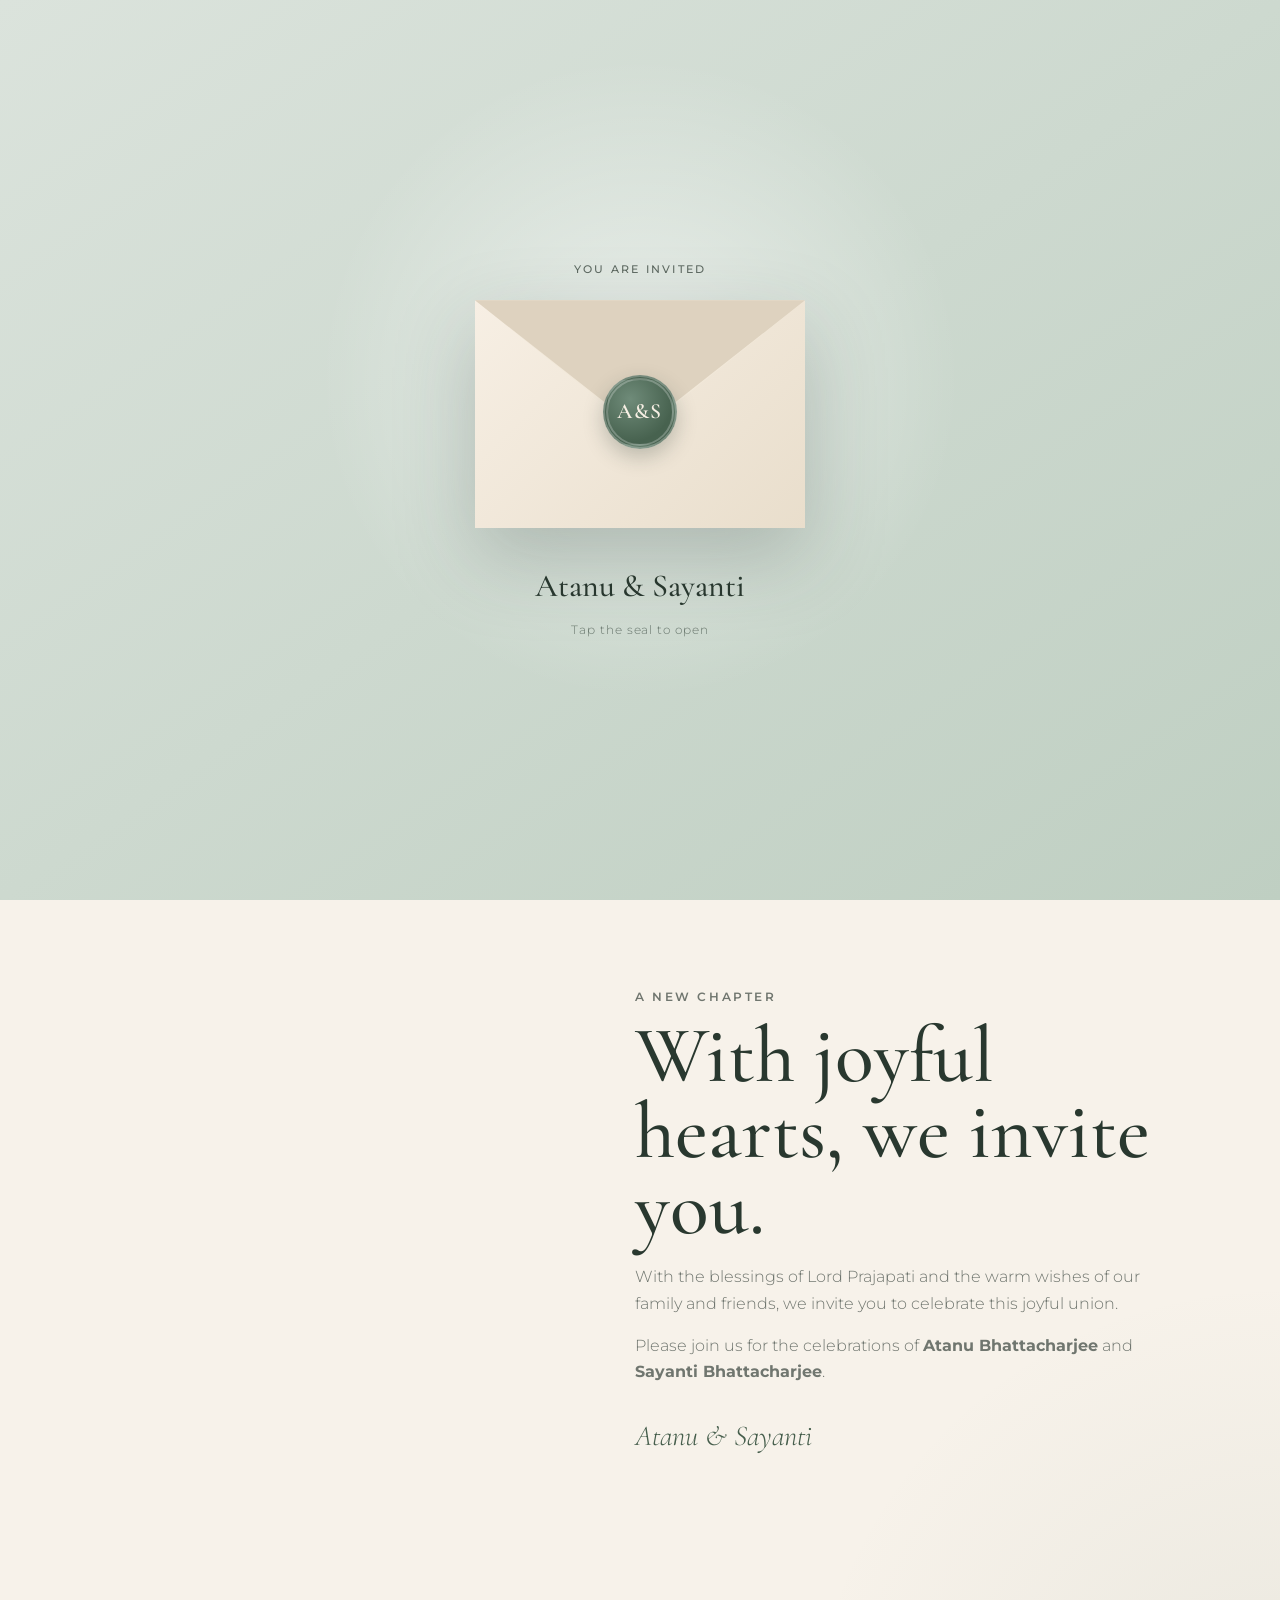
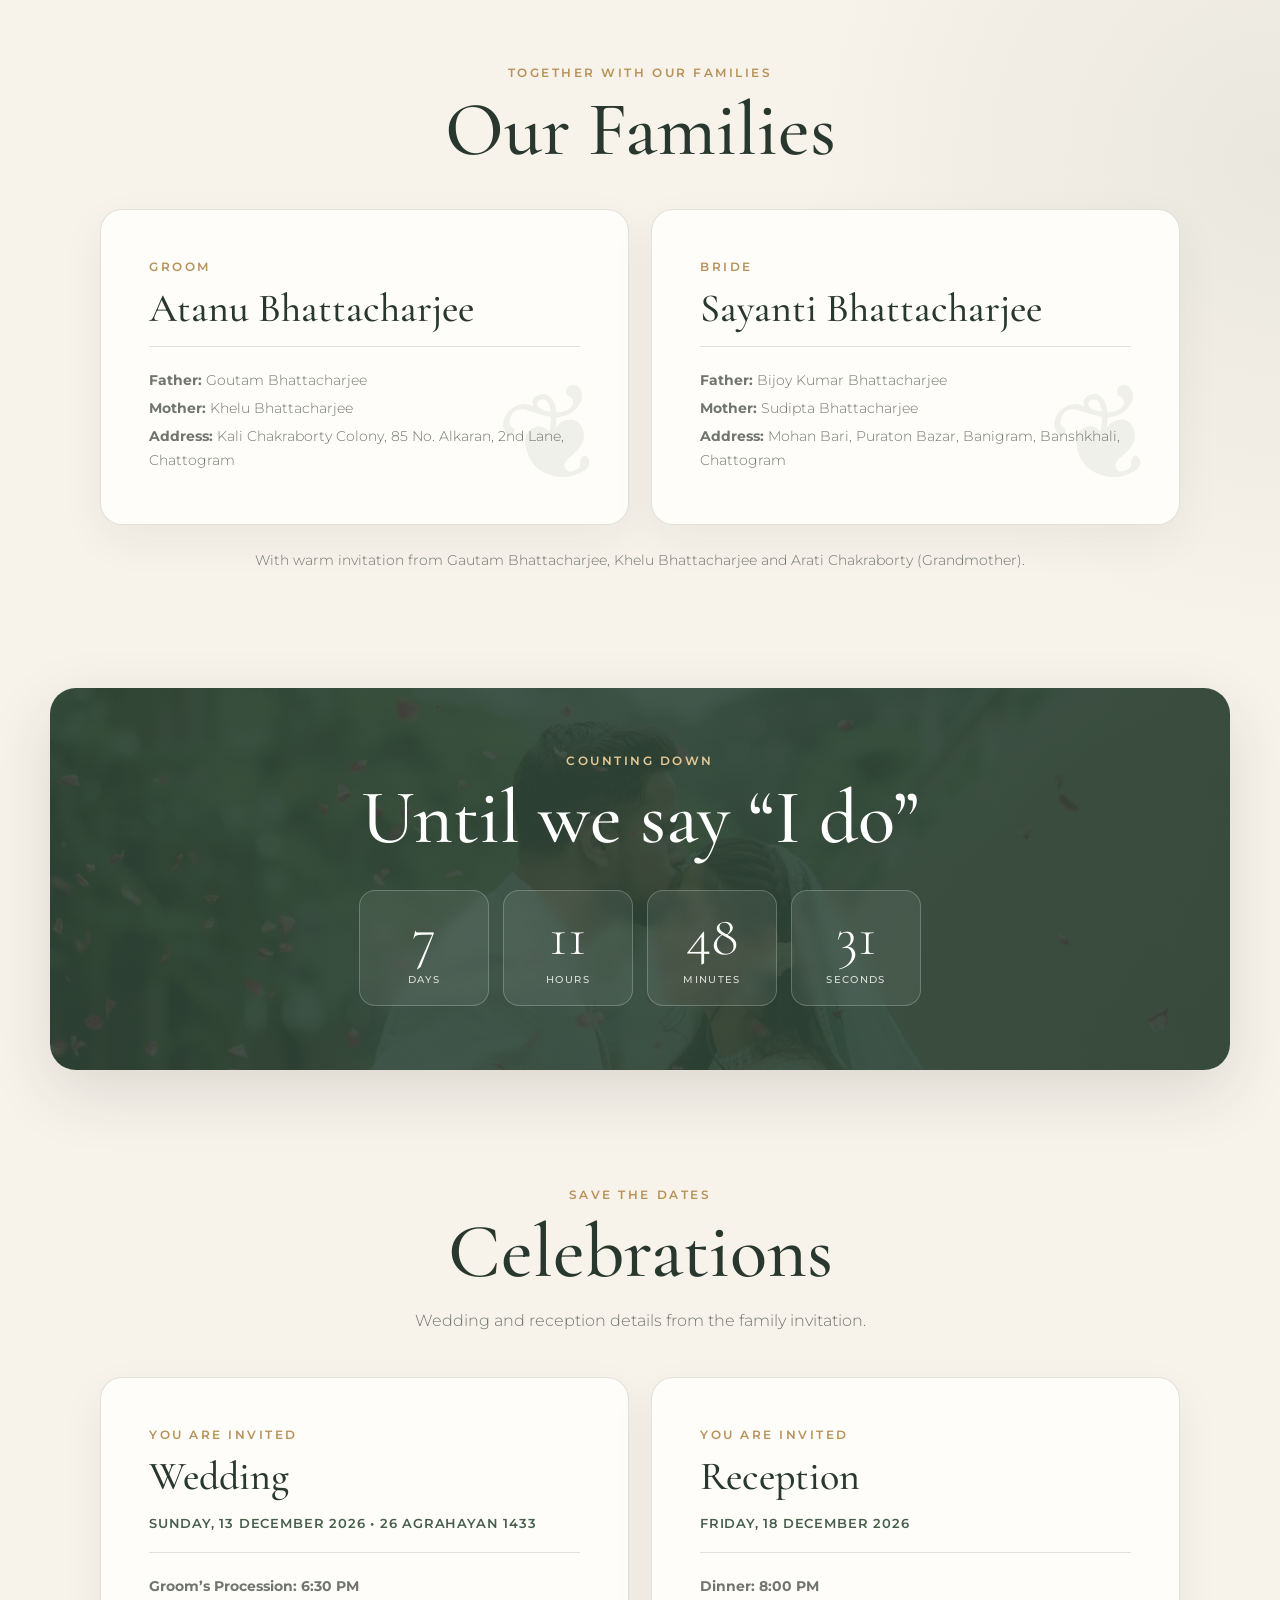
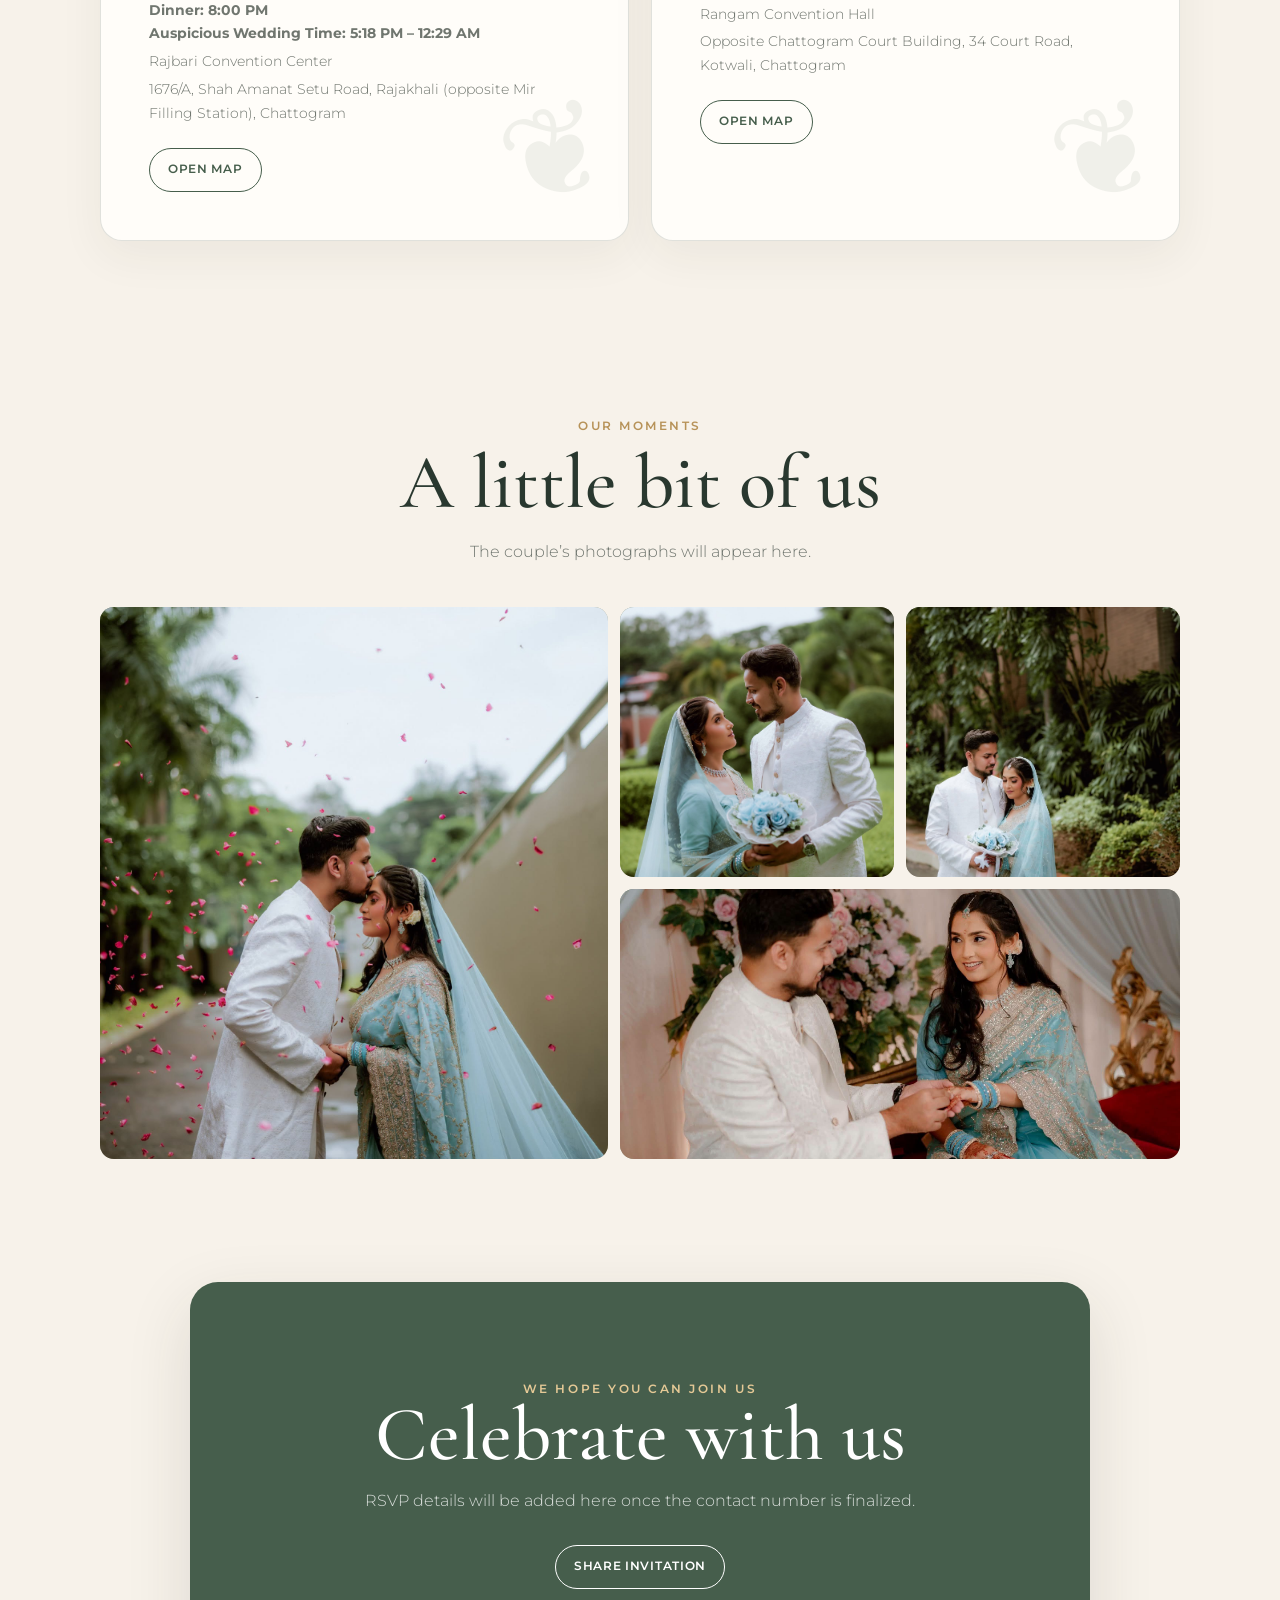
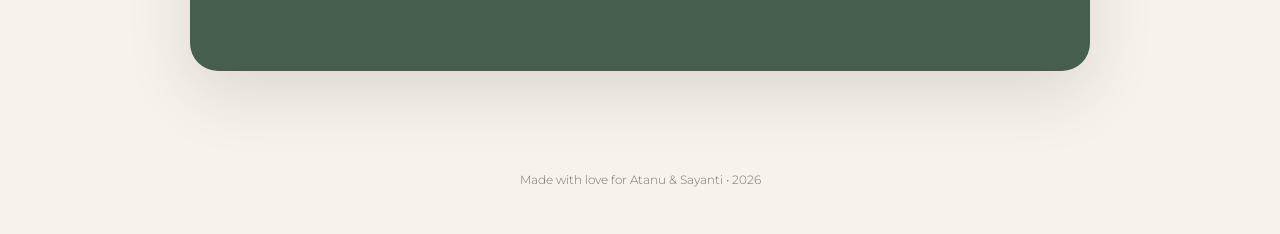
==== commit eab44b39: "added all the basic details and next will change major theme change and create different invite link" ====
--- a/index.html
+++ b/index.html
@@ -12,15 +12,15 @@
   <meta property="og:type" content="website">
   <meta property="og:title" content="Atanu & Sayanti — Wedding Invitation">
   <meta property="og:description" content="Wedding • 13 December 2026 | Reception • 18 December 2026">
-  <meta property="og:url" content="https://YOUR-PROJECT.vercel.app/">
-  <meta property="og:image" content="https://YOUR-PROJECT.vercel.app/assets/share-preview.png">
+  <meta property="og:url" content="https://atanu-sayanti-wedding.vercel.app/">
+  <meta property="og:image" content="https://atanu-sayanti-wedding.vercel.app/assets/share-preview.png">
   <meta property="og:image:width" content="1200">
   <meta property="og:image:height" content="630">
   <meta property="og:image:alt" content="Wedding invitation for Atanu Bhattacharjee and Sayanti Bhattacharjee">
   <meta name="twitter:card" content="summary_large_image">
   <meta name="twitter:title" content="Atanu & Sayanti — Wedding Invitation">
   <meta name="twitter:description" content="Wedding • 13 December 2026 | Reception • 18 December 2026">
-  <meta name="twitter:image" content="https://YOUR-PROJECT.vercel.app/assets/share-preview.png">
+  <meta name="twitter:image" content="https://atanu-sayanti-wedding.vercel.app/assets/share-preview.png">
 
   <link rel="preconnect" href="https://fonts.googleapis.com">
   <link rel="preconnect" href="https://fonts.gstatic.com" crossorigin>
@@ -107,11 +107,39 @@
         <div class="intro-text">
           <p class="eyebrow">A new chapter</p>
           <h2>With joyful hearts, we invite you.</h2>
-          <p>It would mean the world to us to have you by our side as we celebrate our wedding with the people we love most.</p>
+          <p>With the blessings of Lord Prajapati and the warm wishes of our family and friends, we invite you to celebrate this joyful union.</p>
           <p>Please join us for the celebrations of <strong>Atanu Bhattacharjee</strong> and <strong>Sayanti Bhattacharjee</strong>.</p>
           <p class="signature">Atanu & Sayanti</p>
         </div>
       </div>
+    </section>
+
+
+    <section class="section center" id="families">
+      <p class="eyebrow">Together with our families</p>
+      <h2 class="section-title">Our Families</h2>
+      <div class="events">
+        <article class="event-card">
+          <p class="eyebrow">Groom</p>
+          <h3>Atanu Bhattacharjee</h3>
+          <div class="event-details">
+            <p><strong>Father:</strong> Goutam Bhattacharjee</p>
+            <p><strong>Mother:</strong> Khelu Bhattacharjee</p>
+            <p><strong>Address:</strong> Kali Chakraborty Colony, 85 No. Alkaran, 2nd Lane, Chattogram</p>
+          </div>
+        </article>
+
+        <article class="event-card">
+          <p class="eyebrow">Bride</p>
+          <h3>Sayanti Bhattacharjee</h3>
+          <div class="event-details">
+            <p><strong>Father:</strong> Bijoy Kumar Bhattacharjee</p>
+            <p><strong>Mother:</strong> Sudipta Bhattacharjee</p>
+            <p><strong>Address:</strong> Mohan Bari, Puraton Bazar, Banigram, Banshkhali, Chattogram</p>
+          </div>
+        </article>
+      </div>
+      <p class="more-events">With warm invitation from Gautam Bhattacharjee, Khelu Bhattacharjee and Arati Chakraborty (Grandmother).</p>
     </section>
 
     <section class="countdown-section">
@@ -128,9 +156,8 @@
     <section class="section center" id="events">
       <p class="eyebrow">Save the dates</p>
       <h2 class="section-title">Celebrations</h2>
-      <p class="section-copy">The remaining ceremonies, times and venues will be added as soon as they are finalized.</p>
+      <p class="section-copy">Wedding and reception details from the family invitation.</p>
       <div class="events" id="eventList"></div>
-      <p class="more-events">More celebration details coming soon.</p>
     </section>
 
     <section class="section center" id="gallery">
@@ -166,26 +193,27 @@
        EDIT ONLY THIS SECTION when you get more wedding details.
        ========================================================== */
     const wedding = {
-      countdownDate: "2026-12-13T00:00:00",
+      countdownDate: "2026-12-13T17:18:00+06:00",
 
       events: [
         {
           title: "Wedding",
-          date: "Sunday, 13 December 2026",
-          time: "Time to be announced",
-          venue: "Venue to be announced",
-          address: "",
-          mapUrl: ""
+          date: "Sunday, 13 December 2026 • 26 Agrahayan 1433",
+          time: "Groom’s Procession: 6:30 PM<br>Dinner: 8:00 PM<br>Auspicious Wedding Time: 5:18 PM – 12:29 AM",
+          venue: "Rajbari Convention Center",
+          address: "1676/A, Shah Amanat Setu Road, Rajakhali (opposite Mir Filling Station), Chattogram",
+          mapUrl: "https://maps.app.goo.gl/EjpGrSHdfWVwWM9X6"
         },
         {
           title: "Reception",
           date: "Friday, 18 December 2026",
-          time: "Time to be announced",
-          venue: "Venue to be announced",
-          address: "",
-          mapUrl: ""
+          time: "Dinner: 8:00 PM",
+          venue: "Rangam Convention Hall",
+          address: "Opposite Chattogram Court Building, 34 Court Road, Kotwali, Chattogram",
+          mapUrl: "https://maps.app.goo.gl/9ZhGQNCjhTkjVhkY8"
         }
-        // Add more ceremonies here later. I can give you the exact blocks.
+
+        // Add more ceremonies here later.
       ],
 
       // Digits only with country code. Example Bangladesh: 88017XXXXXXXX
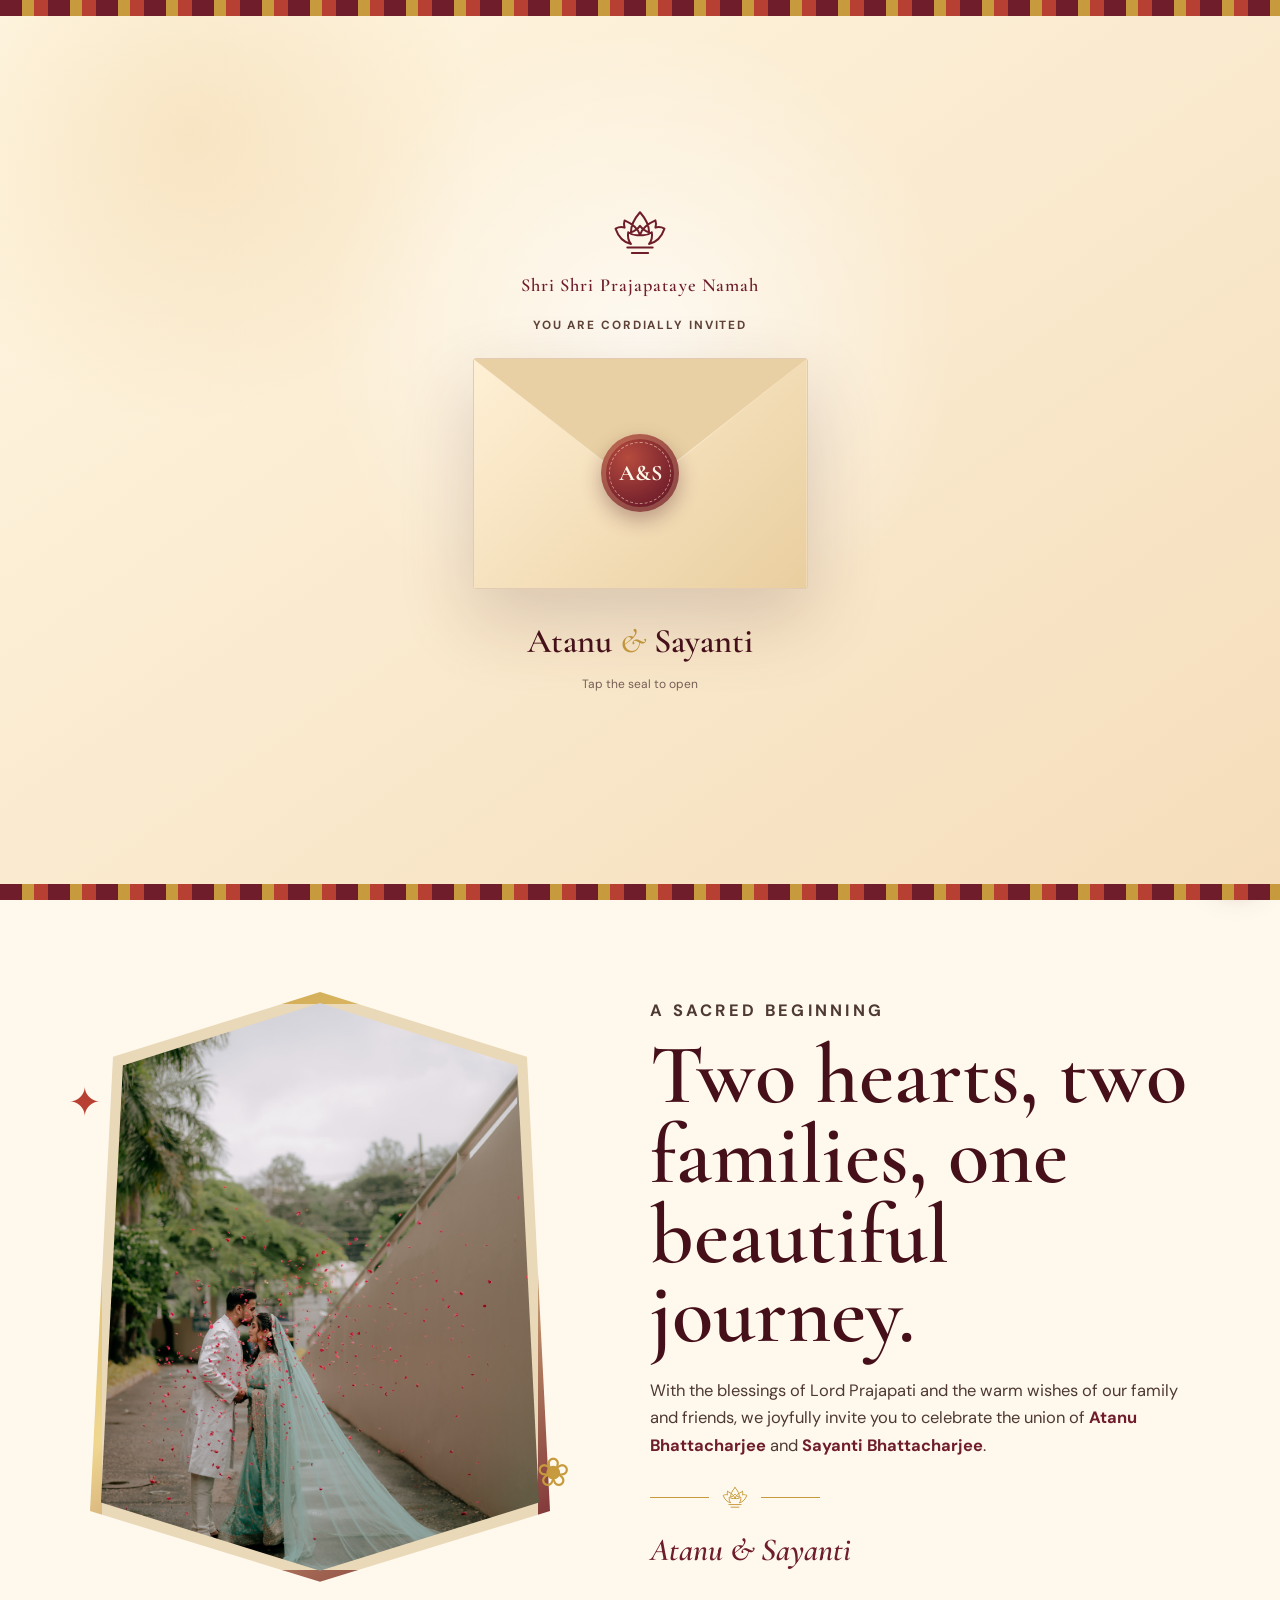
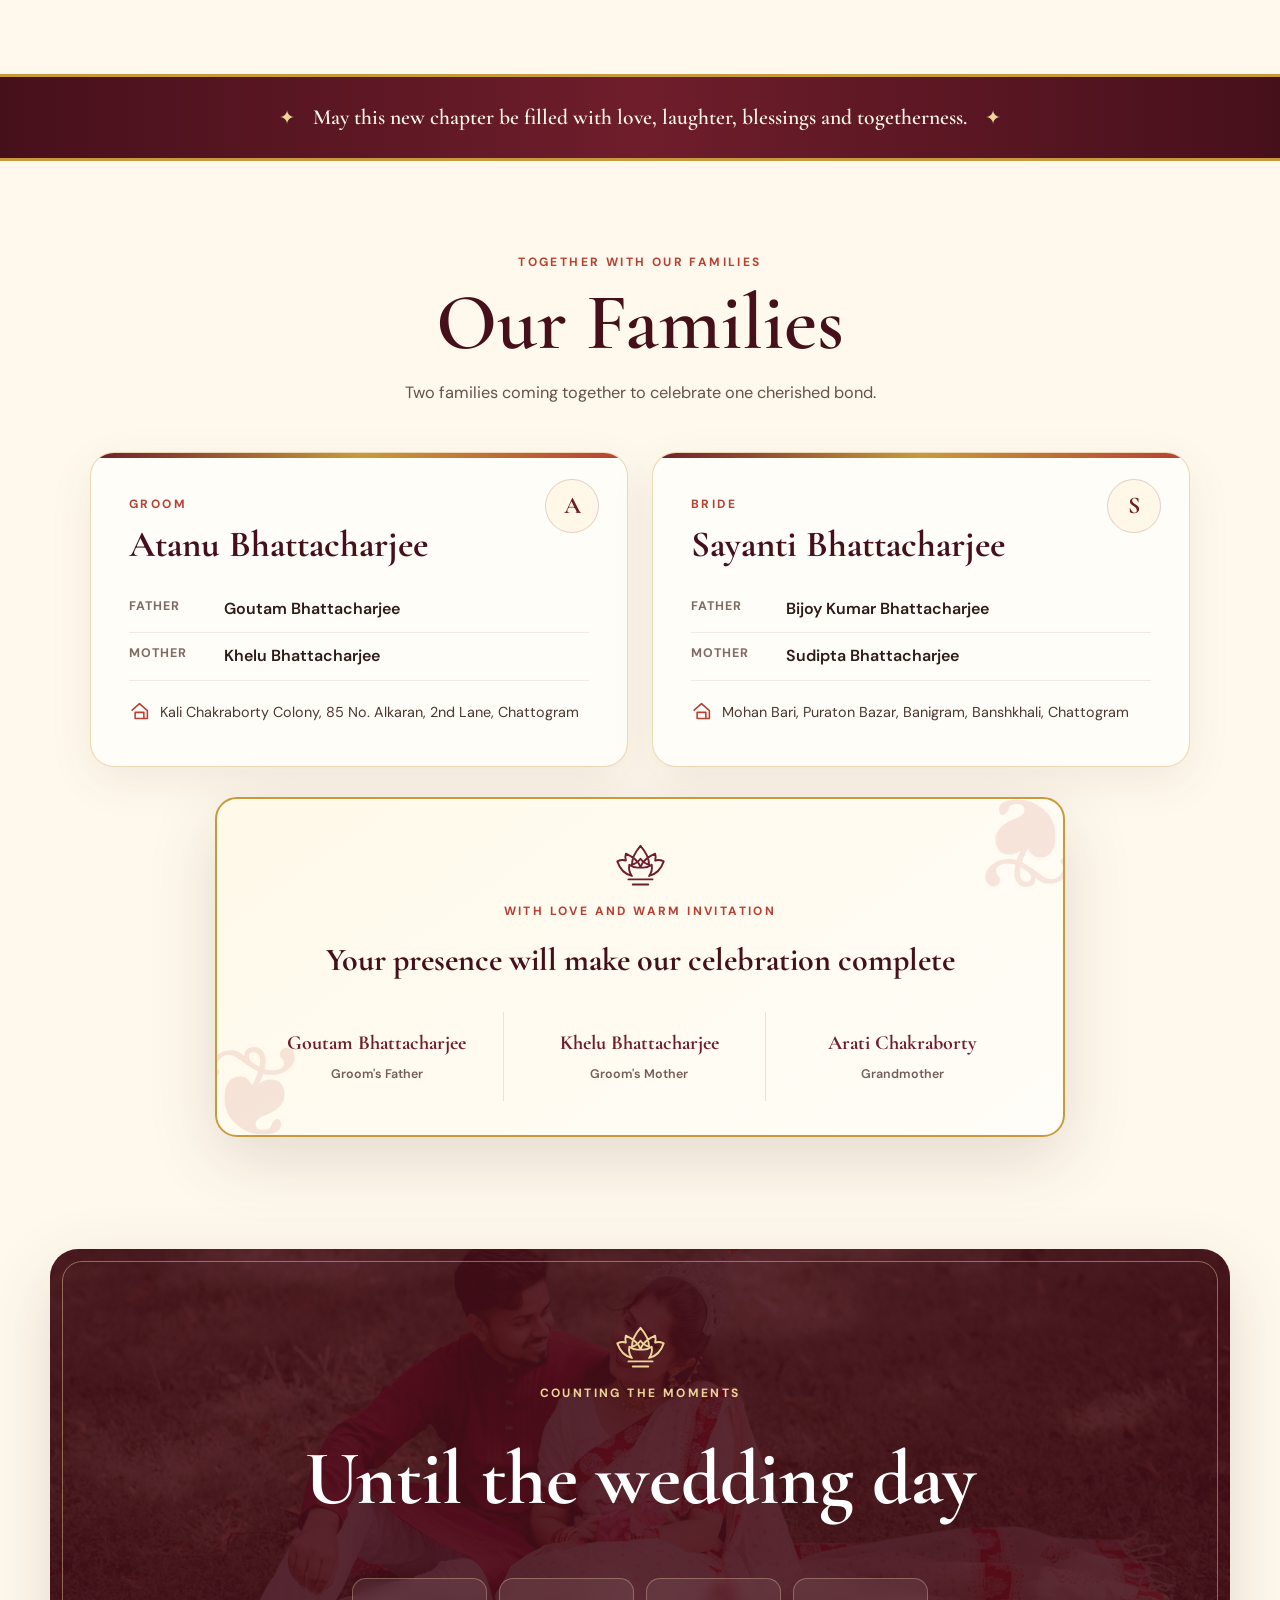
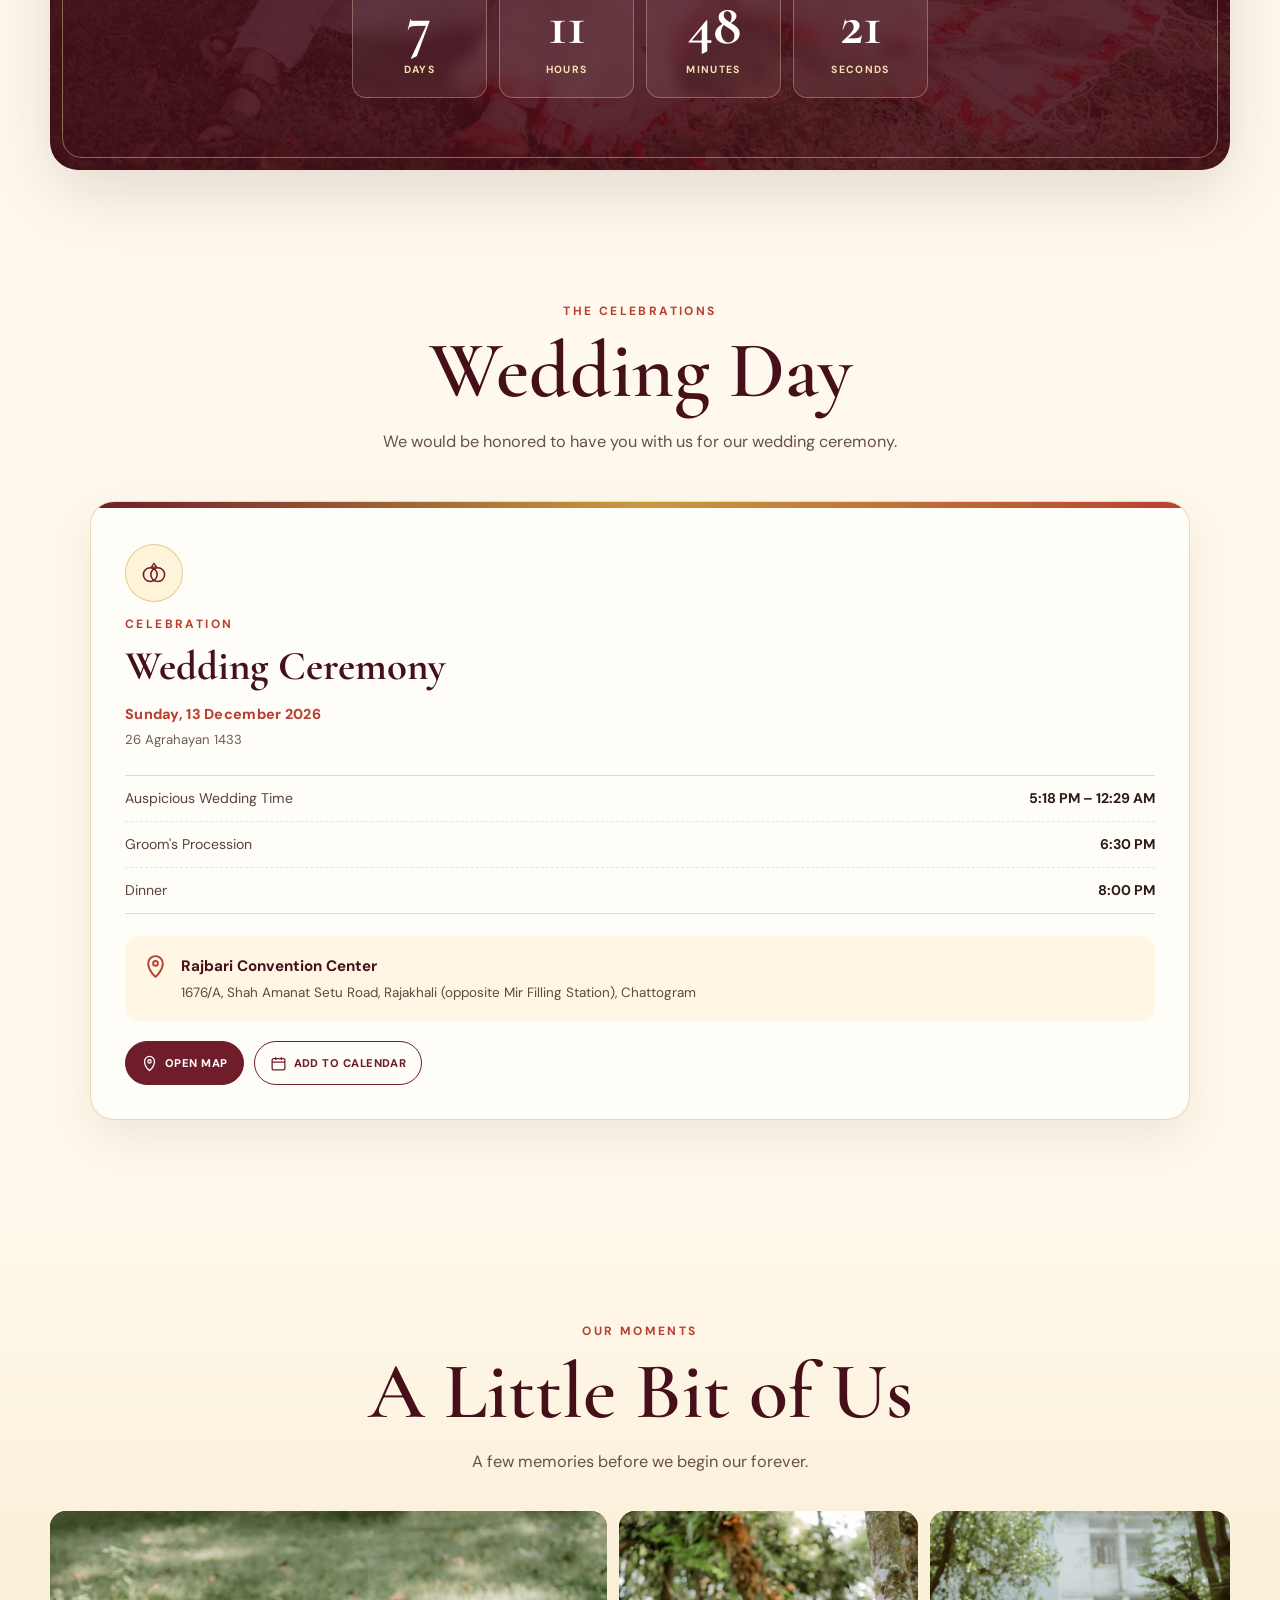
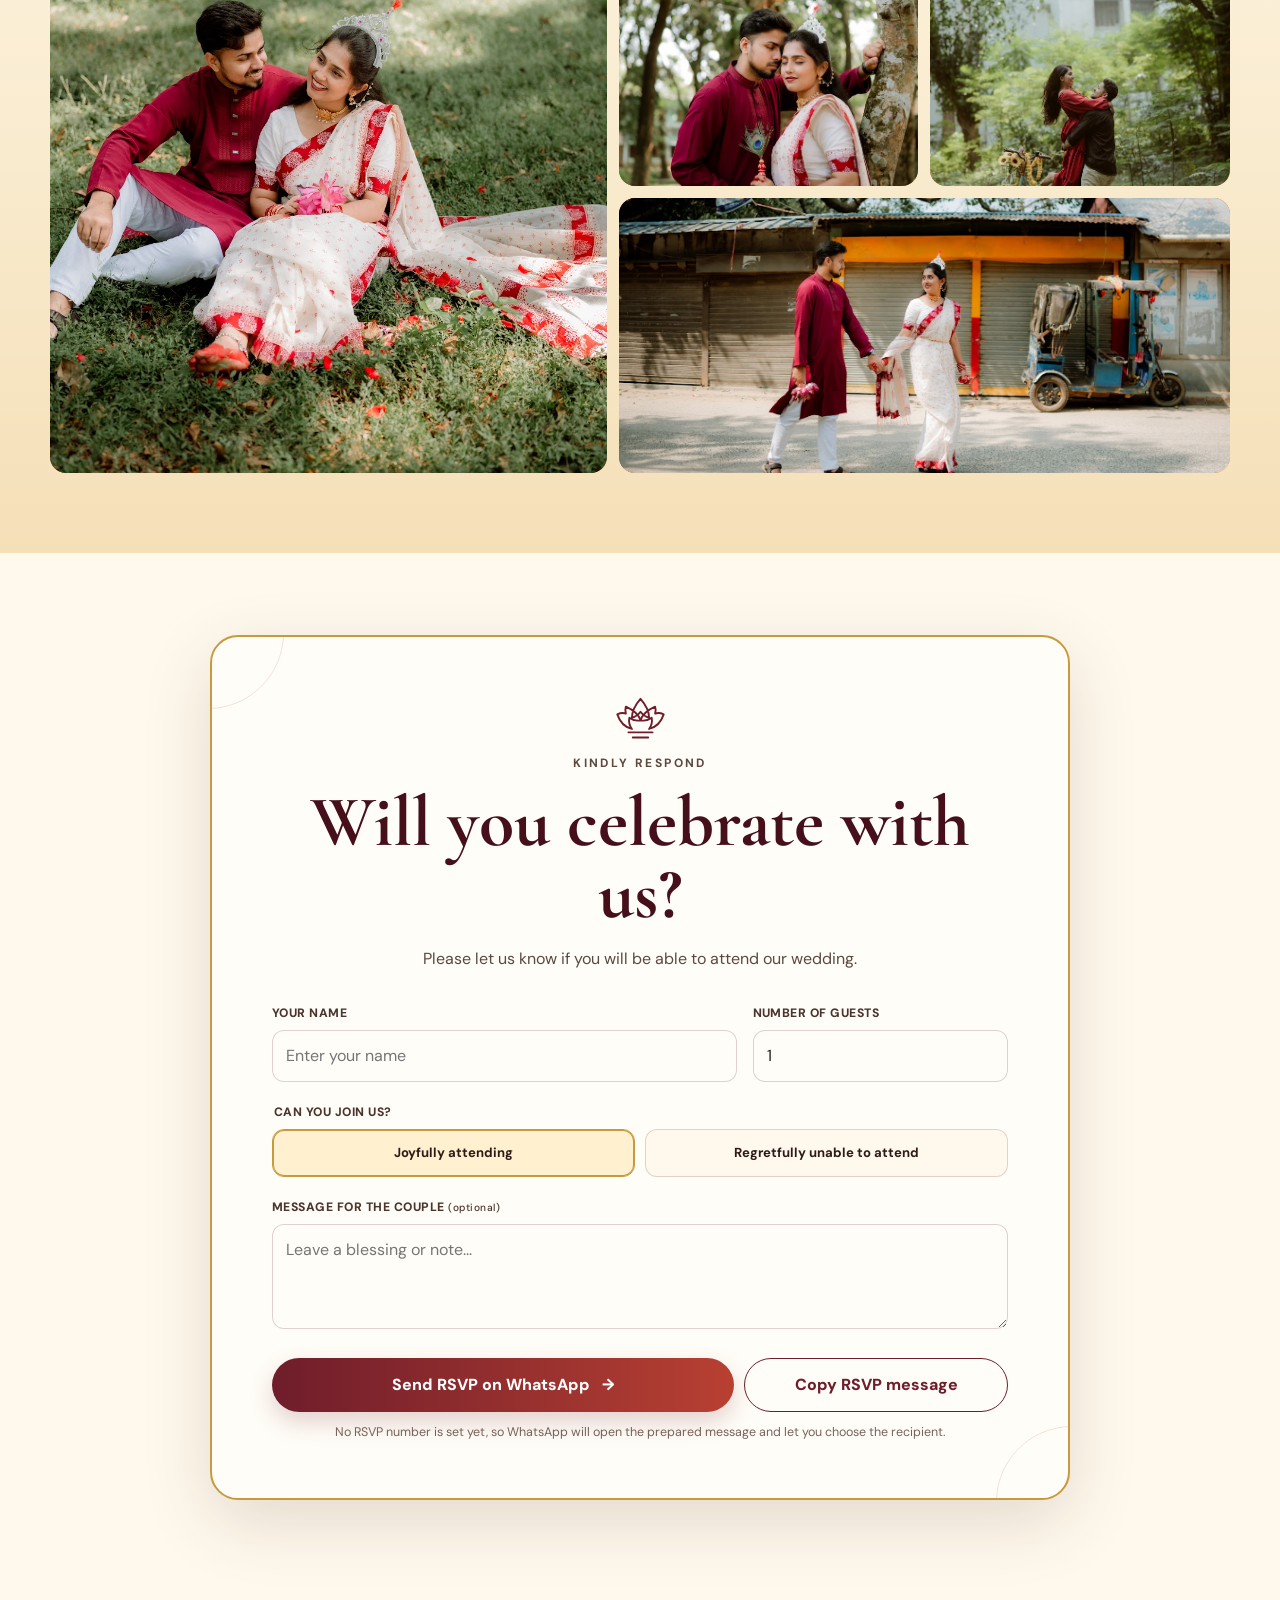
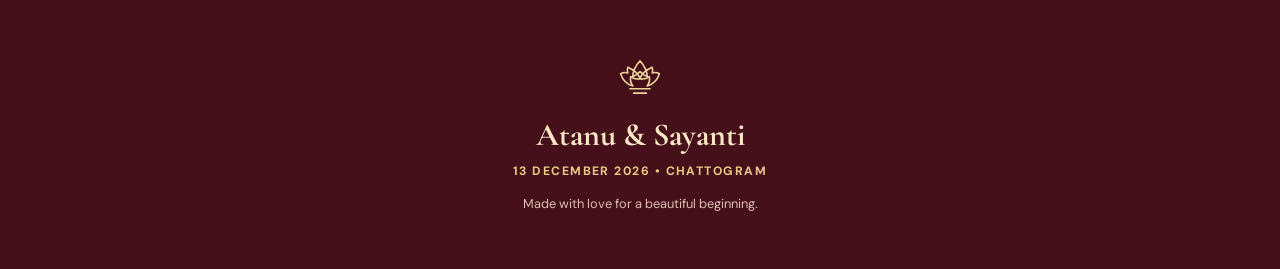
==== commit d7b06d57: "added new hindu wedding theme and many other details" ====
--- a/index.html
+++ b/index.html
@@ -3,333 +3,29 @@
 <head>
   <meta charset="utf-8">
   <meta name="viewport" content="width=device-width, initial-scale=1, viewport-fit=cover">
-  <meta name="theme-color" content="#f7f2ea">
-
+  <meta name="theme-color" content="#6f1d2b">
   <title>Atanu & Sayanti — Wedding Invitation</title>
-  <meta name="description" content="You are invited to celebrate the wedding of Atanu Bhattacharjee and Sayanti Bhattacharjee on 13 December 2026.">
-
-  <!-- AFTER VERCEL DEPLOYS THE SITE, replace YOUR-PROJECT below with the real Vercel project name. -->
+  <meta name="description" content="You are invited to celebrate the wedding of Atanu Bhattacharjee and Sayanti Bhattacharjee on 13 December 2026 in Chattogram.">
   <meta property="og:type" content="website">
   <meta property="og:title" content="Atanu & Sayanti — Wedding Invitation">
-  <meta property="og:description" content="Wedding • 13 December 2026 | Reception • 18 December 2026">
+  <meta property="og:description" content="You are invited to celebrate the wedding of Atanu Bhattacharjee and Sayanti Bhattacharjee on 13 December 2026 in Chattogram.">
   <meta property="og:url" content="https://atanu-sayanti-wedding.vercel.app/">
-  <meta property="og:image" content="https://atanu-sayanti-wedding.vercel.app/assets/share-preview.png">
+  <meta property="og:image" content="https://atanu-sayanti-wedding.vercel.app/images/share-preview-wedding.png">
   <meta property="og:image:width" content="1200">
   <meta property="og:image:height" content="630">
   <meta property="og:image:alt" content="Wedding invitation for Atanu Bhattacharjee and Sayanti Bhattacharjee">
   <meta name="twitter:card" content="summary_large_image">
   <meta name="twitter:title" content="Atanu & Sayanti — Wedding Invitation">
-  <meta name="twitter:description" content="Wedding • 13 December 2026 | Reception • 18 December 2026">
-  <meta name="twitter:image" content="https://atanu-sayanti-wedding.vercel.app/assets/share-preview.png">
-
+  <meta name="twitter:description" content="You are invited to celebrate the wedding of Atanu Bhattacharjee and Sayanti Bhattacharjee on 13 December 2026 in Chattogram.">
+  <meta name="twitter:image" content="https://atanu-sayanti-wedding.vercel.app/images/share-preview-wedding.png">
   <link rel="preconnect" href="https://fonts.googleapis.com">
   <link rel="preconnect" href="https://fonts.gstatic.com" crossorigin>
-  <link href="https://fonts.googleapis.com/css2?family=Cormorant+Garamond:ital,wght@0,400;0,500;0,600;1,500&family=Montserrat:wght@300;400;500;600&display=swap" rel="stylesheet">
-
-  <style>
-    :root {
-      --ink:#29382f; --muted:#70766f; --cream:#f7f2ea; --paper:#fffdf9;
-      --sage:#748a78; --sage-dark:#465e4c; --gold:#b79258;
-      --line:rgba(41,56,47,.14); --shadow:0 22px 65px rgba(49,48,40,.13);
-    }
-    *{box-sizing:border-box} html{scroll-behavior:smooth}
-    body{margin:0;color:var(--ink);background:radial-gradient(circle at 10% 0%,rgba(183,146,88,.09),transparent 28rem),radial-gradient(circle at 100% 35%,rgba(116,138,120,.1),transparent 30rem),var(--cream);font-family:"Montserrat",system-ui,sans-serif;font-weight:300;line-height:1.65;overflow-x:hidden}
-    body.locked{overflow:hidden} img{display:block;width:100%} button,a{font:inherit} a{color:inherit}
-    .section{width:min(1080px,calc(100% - 36px));margin:auto;padding:88px 0}.center{text-align:center}
-    .eyebrow{margin:0 0 .7rem;color:var(--gold);font-size:.72rem;font-weight:600;letter-spacing:.22em;text-transform:uppercase}
-    .section-title{margin:0;font-family:"Cormorant Garamond",Georgia,serif;font-size:clamp(2.7rem,7vw,4.8rem);font-weight:500;line-height:.95}
-    .section-copy{max-width:650px;margin:1.2rem auto 0;color:var(--muted)}
-
-    /* Opening envelope */
-    .opening{position:fixed;inset:0;z-index:999;display:grid;place-items:center;padding:24px;background:radial-gradient(circle at 50% 42%,rgba(255,255,255,.55),transparent 20rem),linear-gradient(145deg,#dbe3dc,#bfcfc2);transition:opacity .8s ease,visibility .8s ease}
-    .opening.opened{opacity:0;visibility:hidden;pointer-events:none}.opening-inner{text-align:center}.opening-small{margin-bottom:22px;color:rgba(41,56,47,.72);font-size:.7rem;font-weight:500;letter-spacing:.2em;text-transform:uppercase}
-    .envelope{position:relative;width:min(330px,82vw);aspect-ratio:1.45;border:0;padding:0;cursor:pointer;background:#f1e8d9;box-shadow:0 30px 80px rgba(41,56,47,.25);border-radius:3px;transition:transform .3s ease;overflow:visible}.envelope:hover{transform:translateY(-4px)}
-    .envelope:before,.envelope:after{content:"";position:absolute;inset:0}.envelope:before{z-index:2;clip-path:polygon(0 0,50% 57%,100% 0);background:#ded2bf;transform-origin:top;transition:transform .9s cubic-bezier(.2,.75,.25,1)}.envelope:after{z-index:1;clip-path:polygon(0 100%,0 0,50% 58%,100% 0,100% 100%);background:linear-gradient(135deg,#f7efe4,#e9decc)}
-    .envelope.is-opening:before{transform:rotateX(180deg)}.seal{position:absolute;z-index:4;left:50%;top:49%;display:grid;place-items:center;width:74px;height:74px;transform:translate(-50%,-50%);border-radius:50%;color:#f7efe4;background:radial-gradient(circle at 35% 30%,#6f8b79,#47624f 70%);border:5px double rgba(255,255,255,.25);box-shadow:0 8px 20px rgba(41,56,47,.25);font-family:"Cormorant Garamond",Georgia,serif;font-size:1.35rem;font-weight:600;letter-spacing:.08em;transition:.55s}.envelope.is-opening .seal{opacity:0;transform:translate(-50%,-50%) scale(.65)}
-    .opening-names{margin:24px 0 0;font-family:"Cormorant Garamond",Georgia,serif;font-size:2rem;font-weight:500}.tap{margin-top:8px;color:rgba(41,56,47,.62);font-size:.72rem;letter-spacing:.08em}
-
-    /* Hero */
-    .hero{position:relative;min-height:100svh;display:grid;place-items:center;overflow:hidden;color:#fff;background:#435448}.hero-bg{position:absolute;inset:0;background:#435448 url("assets/hero.jpg") center 38%/cover no-repeat;transform:scale(1.02)}.hero:after{content:"";position:absolute;inset:0;background:linear-gradient(to bottom,rgba(21,36,28,.46),rgba(21,36,28,.14) 38%,rgba(21,36,28,.62))}
-    .nav{position:absolute;z-index:10;top:0;left:0;right:0;display:flex;justify-content:space-between;align-items:center;width:min(1180px,calc(100% - 36px));margin:auto;padding:22px 0;color:#fff}.nav-mark{font-family:"Cormorant Garamond",Georgia,serif;font-size:1.55rem;font-weight:600;text-decoration:none}.nav-links{display:flex;gap:22px}.nav-links a{font-size:.72rem;font-weight:500;letter-spacing:.08em;text-decoration:none;text-transform:uppercase}
-    .hero-content{position:relative;z-index:2;width:min(950px,calc(100% - 36px));padding-top:80px;text-align:center}.hero-kicker{margin:0 0 18px;font-size:.73rem;font-weight:500;letter-spacing:.26em;text-transform:uppercase}.hero h1{margin:0;font-family:"Cormorant Garamond",Georgia,serif;font-size:clamp(4.2rem,15vw,9.5rem);font-weight:500;line-height:.72;text-shadow:0 6px 35px rgba(0,0,0,.16)}.hero-amp{display:block;margin:.18em 0 .08em;font-size:.46em;font-style:italic;font-weight:400}.hero-date{margin:38px 0 0;font-family:"Cormorant Garamond",Georgia,serif;font-size:clamp(1.3rem,4vw,1.8rem);letter-spacing:.08em}.scroll-cue{position:absolute;z-index:3;bottom:28px;left:50%;transform:translateX(-50%);font-size:.64rem;letter-spacing:.18em;text-transform:uppercase;opacity:.8;white-space:nowrap}
-
-    /* Welcome */
-    .intro-grid{display:grid;grid-template-columns:.9fr 1.1fr;gap:clamp(36px,7vw,90px);align-items:center}.portrait-shell{position:relative;max-width:470px;aspect-ratio:.78;margin:auto;border-radius:180px 180px 8px 8px;background:linear-gradient(145deg,#718775,#d9c9b3);box-shadow:var(--shadow);overflow:hidden}.portrait-shell:before{content:"A & S";position:absolute;inset:0;display:grid;place-items:center;color:rgba(255,255,255,.75);font-family:"Cormorant Garamond",Georgia,serif;font-size:4rem}.portrait{position:relative;height:100%;object-fit:cover}.intro-text h2{margin:0 0 18px;font-family:"Cormorant Garamond",Georgia,serif;font-size:clamp(2.8rem,7vw,5rem);font-weight:500;line-height:.95}.intro-text p{color:var(--muted)}.signature{margin-top:26px!important;color:var(--sage-dark)!important;font-family:"Cormorant Garamond",Georgia,serif;font-size:1.8rem;font-style:italic}
-
-    /* Countdown */
-    .countdown-section{width:min(1180px,calc(100% - 24px));margin:28px auto;padding:64px 24px;color:#fff;background:linear-gradient(rgba(48,70,56,.9),rgba(48,70,56,.9)),url("assets/pic-1.jpg") center/cover;border-radius:26px;box-shadow:var(--shadow);text-align:center}.countdown-section .eyebrow{color:#e5c996}.countdown{display:grid;grid-template-columns:repeat(4,minmax(70px,130px));justify-content:center;gap:14px;margin-top:35px}.time-box{padding:17px 8px;border:1px solid rgba(255,255,255,.22);border-radius:16px;background:rgba(255,255,255,.07);backdrop-filter:blur(6px)}.time-value{display:block;font-family:"Cormorant Garamond",Georgia,serif;font-size:clamp(2rem,7vw,3.5rem);line-height:1}.time-label{display:block;margin-top:8px;font-size:.6rem;font-weight:500;letter-spacing:.14em;text-transform:uppercase;opacity:.8}
-
-    /* Events */
-    .events{display:grid;grid-template-columns:repeat(2,1fr);gap:22px;margin-top:42px}.event-card{position:relative;padding:clamp(28px,5vw,48px);overflow:hidden;background:var(--paper);border:1px solid var(--line);border-radius:22px;box-shadow:0 15px 45px rgba(50,48,40,.06);text-align:left}.event-card:after{content:"❦";position:absolute;right:20px;bottom:-18px;color:rgba(116,138,120,.11);font-size:8rem;transform:rotate(-18deg)}.event-card h3{position:relative;z-index:1;margin:0;font-family:"Cormorant Garamond",Georgia,serif;font-size:2.5rem;font-weight:500;line-height:1}.event-date{position:relative;z-index:1;margin:16px 0 3px;color:var(--sage-dark);font-size:.84rem;font-weight:600;letter-spacing:.06em;text-transform:uppercase}.event-details{position:relative;z-index:1;margin-top:18px;padding-top:18px;border-top:1px solid var(--line);color:var(--muted);font-size:.9rem}.event-details p{margin:.25rem 0}.event-actions{position:relative;z-index:1;display:flex;flex-wrap:wrap;gap:10px;margin-top:22px}.more-events{margin:24px 0 0;color:var(--muted);font-size:.85rem}
-    .btn{display:inline-flex;align-items:center;justify-content:center;min-height:44px;padding:11px 18px;border:1px solid var(--sage-dark);border-radius:999px;color:#fff;background:var(--sage-dark);cursor:pointer;font-size:.72rem;font-weight:600;letter-spacing:.06em;text-decoration:none;text-transform:uppercase;transition:.2s}.btn:hover{transform:translateY(-2px)}.btn.secondary{color:var(--sage-dark);background:transparent}.btn[hidden]{display:none}
-
-    /* Gallery */
-    .gallery{display:grid;grid-template-columns:1.3fr .7fr .7fr;grid-template-rows:270px 270px;gap:12px;margin-top:42px}.gallery button{position:relative;padding:0;overflow:hidden;border:0;border-radius:14px;background:linear-gradient(145deg,#718775,#d8c8b0);cursor:zoom-in}.gallery button:before{content:"A & S";position:absolute;inset:0;display:grid;place-items:center;color:rgba(255,255,255,.7);font-family:"Cormorant Garamond",Georgia,serif;font-size:2.3rem}.gallery button:first-child{grid-row:1/span 2}.gallery button:last-child{grid-column:2/span 2}.gallery img{position:relative;height:100%;object-fit:cover;transition:transform .45s ease}.gallery button:hover img{transform:scale(1.035)}
-
-    /* RSVP */
-    .rsvp{width:min(900px,calc(100% - 36px));margin:35px auto 100px;padding:clamp(42px,8vw,82px) 24px;color:#fff;background:var(--sage-dark);border-radius:28px;box-shadow:var(--shadow);text-align:center}.rsvp .eyebrow{color:#e5c996}.rsvp p{max-width:600px;margin:16px auto 0;color:rgba(255,255,255,.78)}.rsvp-actions{display:flex;flex-wrap:wrap;justify-content:center;gap:12px;margin-top:30px}.rsvp .btn{color:var(--sage-dark);background:#fff;border-color:#fff}.rsvp .btn.secondary{color:#fff;background:transparent}footer{padding:0 20px 44px;color:var(--muted);text-align:center;font-size:.72rem}
-    .music-btn{position:fixed;z-index:20;right:18px;bottom:18px;width:48px;height:48px;border:0;border-radius:50%;color:#fff;background:var(--sage-dark);box-shadow:0 10px 30px rgba(41,56,47,.22);cursor:pointer}.lightbox{position:fixed;z-index:1000;inset:0;display:none;place-items:center;padding:26px;background:rgba(15,22,18,.92)}.lightbox.show{display:grid}.lightbox img{max-width:min(1100px,95vw);max-height:88vh;width:auto;object-fit:contain;border-radius:8px}.lightbox-close{position:absolute;top:18px;right:20px;border:0;color:#fff;background:none;cursor:pointer;font-size:2rem}
-
-    @media(max-width:760px){.section{padding:68px 0}.nav-links{display:none}.intro-grid{grid-template-columns:1fr}.intro-text{text-align:center}.portrait-shell{width:min(84vw,420px)}.events{grid-template-columns:1fr}.gallery{grid-template-columns:1fr 1fr;grid-template-rows:260px 180px 220px}.gallery button:first-child{grid-column:1/span 2;grid-row:auto}.gallery button:last-child{grid-column:1/span 2}}
-    @media(max-width:480px){.countdown{grid-template-columns:repeat(4,1fr);gap:7px}.time-box{padding:14px 3px;border-radius:12px}.hero h1{font-size:clamp(4rem,22vw,6.3rem)}}
-    @media(prefers-reduced-motion:reduce){html{scroll-behavior:auto}*,*:before,*:after{transition-duration:.01ms!important;animation-duration:.01ms!important}}
-  </style>
+  <link href="https://fonts.googleapis.com/css2?family=Cormorant+Garamond:ital,wght@0,500;0,600;0,700;1,600&family=DM+Sans:wght@400;500;600;700&display=swap" rel="stylesheet">
+  <link rel="stylesheet" href="/assets/styles.css">
 </head>
-
-<body class="locked">
-  <div class="opening" id="opening">
-    <div class="opening-inner">
-      <div class="opening-small">You are invited</div>
-      <button class="envelope" id="openInvitation" aria-label="Open wedding invitation"><span class="seal">A&S</span></button>
-      <p class="opening-names">Atanu & Sayanti</p>
-      <div class="tap">Tap the seal to open</div>
-    </div>
-  </div>
-
-  <header class="hero" id="home">
-    <div class="hero-bg" aria-hidden="true"></div>
-    <nav class="nav">
-      <a href="#home" class="nav-mark">A&S</a>
-      <div class="nav-links"><a href="#story">Welcome</a><a href="#events">Events</a><a href="#gallery">Gallery</a><a href="#rsvp">RSVP</a></div>
-    </nav>
-    <div class="hero-content">
-      <p class="hero-kicker">Together with our families</p>
-      <h1>Atanu<span class="hero-amp">&</span>Sayanti</h1>
-      <p class="hero-date">13 December 2026</p>
-    </div>
-    <div class="scroll-cue">Scroll to celebrate ↓</div>
-  </header>
-
-  <main>
-    <section class="section" id="story">
-      <div class="intro-grid">
-        <div class="portrait-shell"><img class="portrait" src="assets/couple.jpg" alt="Atanu and Sayanti" onerror="this.style.display='none'"></div>
-        <div class="intro-text">
-          <p class="eyebrow">A new chapter</p>
-          <h2>With joyful hearts, we invite you.</h2>
-          <p>With the blessings of Lord Prajapati and the warm wishes of our family and friends, we invite you to celebrate this joyful union.</p>
-          <p>Please join us for the celebrations of <strong>Atanu Bhattacharjee</strong> and <strong>Sayanti Bhattacharjee</strong>.</p>
-          <p class="signature">Atanu & Sayanti</p>
-        </div>
-      </div>
-    </section>
-
-
-    <section class="section center" id="families">
-      <p class="eyebrow">Together with our families</p>
-      <h2 class="section-title">Our Families</h2>
-      <div class="events">
-        <article class="event-card">
-          <p class="eyebrow">Groom</p>
-          <h3>Atanu Bhattacharjee</h3>
-          <div class="event-details">
-            <p><strong>Father:</strong> Goutam Bhattacharjee</p>
-            <p><strong>Mother:</strong> Khelu Bhattacharjee</p>
-            <p><strong>Address:</strong> Kali Chakraborty Colony, 85 No. Alkaran, 2nd Lane, Chattogram</p>
-          </div>
-        </article>
-
-        <article class="event-card">
-          <p class="eyebrow">Bride</p>
-          <h3>Sayanti Bhattacharjee</h3>
-          <div class="event-details">
-            <p><strong>Father:</strong> Bijoy Kumar Bhattacharjee</p>
-            <p><strong>Mother:</strong> Sudipta Bhattacharjee</p>
-            <p><strong>Address:</strong> Mohan Bari, Puraton Bazar, Banigram, Banshkhali, Chattogram</p>
-          </div>
-        </article>
-      </div>
-      <p class="more-events">With warm invitation from Gautam Bhattacharjee, Khelu Bhattacharjee and Arati Chakraborty (Grandmother).</p>
-    </section>
-
-    <section class="countdown-section">
-      <p class="eyebrow">Counting down</p>
-      <h2 class="section-title">Until we say “I do”</h2>
-      <div class="countdown" id="countdown">
-        <div class="time-box"><span class="time-value" id="days">00</span><span class="time-label">Days</span></div>
-        <div class="time-box"><span class="time-value" id="hours">00</span><span class="time-label">Hours</span></div>
-        <div class="time-box"><span class="time-value" id="minutes">00</span><span class="time-label">Minutes</span></div>
-        <div class="time-box"><span class="time-value" id="seconds">00</span><span class="time-label">Seconds</span></div>
-      </div>
-    </section>
-
-    <section class="section center" id="events">
-      <p class="eyebrow">Save the dates</p>
-      <h2 class="section-title">Celebrations</h2>
-      <p class="section-copy">Wedding and reception details from the family invitation.</p>
-      <div class="events" id="eventList"></div>
-    </section>
-
-    <section class="section center" id="gallery">
-      <p class="eyebrow">Our moments</p>
-      <h2 class="section-title">A little bit of us</h2>
-      <p class="section-copy">The couple’s photographs will appear here.</p>
-      <div class="gallery">
-        <button type="button" data-full="assets/pic-1.jpg"><img src="assets/pic-1.jpg" alt="Atanu and Sayanti photo 1" onerror="this.style.display='none'"></button>
-        <button type="button" data-full="assets/pic-2.jpg"><img src="assets/pic-2.jpg" alt="Atanu and Sayanti photo 2" onerror="this.style.display='none'"></button>
-        <button type="button" data-full="assets/pic-3.jpg"><img src="assets/pic-3.jpg" alt="Atanu and Sayanti photo 3" onerror="this.style.display='none'"></button>
-        <button type="button" data-full="assets/pic-4.jpg"><img src="assets/pic-4.jpg" alt="Atanu and Sayanti photo 4" onerror="this.style.display='none'"></button>
-      </div>
-    </section>
-
-    <section class="rsvp" id="rsvp">
-      <p class="eyebrow">We hope you can join us</p>
-      <h2 class="section-title">Celebrate with us</h2>
-      <p id="rsvpText">RSVP details will be added here once the contact number is finalized.</p>
-      <div class="rsvp-actions">
-        <a class="btn" id="whatsappRsvp" href="#" target="_blank" rel="noopener" hidden>RSVP on WhatsApp</a>
-        <button class="btn secondary" id="shareInvitation" type="button">Share invitation</button>
-      </div>
-    </section>
-  </main>
-
-  <footer>Made with love for Atanu & Sayanti • 2026</footer>
-  <button class="music-btn" id="musicButton" type="button" aria-label="Toggle background music" hidden>♪</button>
-  <audio id="backgroundMusic" loop preload="none"></audio>
-  <div class="lightbox" id="lightbox"><button class="lightbox-close" id="lightboxClose" type="button">×</button><img id="lightboxImage" alt=""></div>
-
-  <script>
-    /* ==========================================================
-       EDIT ONLY THIS SECTION when you get more wedding details.
-       ========================================================== */
-    const wedding = {
-      countdownDate: "2026-12-13T17:18:00+06:00",
-
-      events: [
-        {
-          title: "Wedding",
-          date: "Sunday, 13 December 2026 • 26 Agrahayan 1433",
-          time: "Groom’s Procession: 6:30 PM<br>Dinner: 8:00 PM<br>Auspicious Wedding Time: 5:18 PM – 12:29 AM",
-          venue: "Rajbari Convention Center",
-          address: "1676/A, Shah Amanat Setu Road, Rajakhali (opposite Mir Filling Station), Chattogram",
-          mapUrl: "https://maps.app.goo.gl/EjpGrSHdfWVwWM9X6"
-        },
-        {
-          title: "Reception",
-          date: "Friday, 18 December 2026",
-          time: "Dinner: 8:00 PM",
-          venue: "Rangam Convention Hall",
-          address: "Opposite Chattogram Court Building, 34 Court Road, Kotwali, Chattogram",
-          mapUrl: "https://maps.app.goo.gl/9ZhGQNCjhTkjVhkY8"
-        }
-
-        // Add more ceremonies here later.
-      ],
-
-      // Digits only with country code. Example Bangladesh: 88017XXXXXXXX
-      whatsappNumber: "",
-      whatsappMessage: "Hello! I would like to RSVP for Atanu and Sayanti's wedding. My name is ____ and the number of guests is ____.",
-
-      // Optional: put a file at assets/music.mp3 and set this to "assets/music.mp3"
-      musicFile: ""
-    };
-
-    /* Normally, do not edit anything below this line. */
-    const opening = document.getElementById("opening");
-    const openInvitation = document.getElementById("openInvitation");
-
-    openInvitation.addEventListener("click", () => {
-      openInvitation.classList.add("is-opening");
-      setTimeout(() => {
-        opening.classList.add("opened");
-        document.body.classList.remove("locked");
-        startMusic();
-      }, 650);
-    });
-
-    function renderEvents() {
-      const list = document.getElementById("eventList");
-      wedding.events.forEach(event => {
-        const card = document.createElement("article");
-        card.className = "event-card";
-        const mapButton = event.mapUrl ? `<a class="btn secondary" href="${event.mapUrl}" target="_blank" rel="noopener">Open map</a>` : "";
-        card.innerHTML = `
-          <p class="eyebrow">You are invited</p>
-          <h3>${event.title}</h3>
-          <p class="event-date">${event.date}</p>
-          <div class="event-details">
-            <p><strong>${event.time}</strong></p>
-            <p>${event.venue}</p>
-            ${event.address ? `<p>${event.address}</p>` : ""}
-          </div>
-          <div class="event-actions">${mapButton}</div>`;
-        list.appendChild(card);
-      });
-    }
-
-    function updateCountdown() {
-      const target = new Date(wedding.countdownDate).getTime();
-      let diff = target - Date.now();
-      if (diff <= 0) {
-        document.getElementById("countdown").innerHTML = '<div class="time-box" style="grid-column:1/-1"><span class="time-value">Today!</span><span class="time-label">The celebration has arrived</span></div>';
-        return;
-      }
-      const day = 86400000, hour = 3600000, minute = 60000;
-      document.getElementById("days").textContent = Math.floor(diff / day);
-      diff %= day;
-      document.getElementById("hours").textContent = String(Math.floor(diff / hour)).padStart(2, "0");
-      diff %= hour;
-      document.getElementById("minutes").textContent = String(Math.floor(diff / minute)).padStart(2, "0");
-      diff %= minute;
-      document.getElementById("seconds").textContent = String(Math.floor(diff / 1000)).padStart(2, "0");
-    }
-
-    function setupRsvp() {
-      if (!wedding.whatsappNumber) return;
-      const button = document.getElementById("whatsappRsvp");
-      button.href = `https://wa.me/${wedding.whatsappNumber}?text=${encodeURIComponent(wedding.whatsappMessage)}`;
-      button.hidden = false;
-      document.getElementById("rsvpText").textContent = "Please let us know if you’ll be celebrating with us.";
-    }
-
-    const music = document.getElementById("backgroundMusic");
-    const musicButton = document.getElementById("musicButton");
-    function setupMusic() {
-      if (!wedding.musicFile) return;
-      music.src = wedding.musicFile;
-      musicButton.hidden = false;
-    }
-    async function startMusic() {
-      if (!wedding.musicFile) return;
-      try { await music.play(); musicButton.textContent = "Ⅱ"; } catch (_) {}
-    }
-    musicButton.addEventListener("click", async () => {
-      if (music.paused) { await music.play(); musicButton.textContent = "Ⅱ"; }
-      else { music.pause(); musicButton.textContent = "♪"; }
-    });
-
-    document.getElementById("shareInvitation").addEventListener("click", async () => {
-      const data = { title:"Atanu & Sayanti — Wedding Invitation", text:"You’re invited to celebrate the wedding of Atanu & Sayanti on 13 December 2026.", url:window.location.href };
-      if (navigator.share) { try { await navigator.share(data); } catch (_) {} }
-      else {
-        await navigator.clipboard.writeText(window.location.href);
-        const button = document.getElementById("shareInvitation"), old = button.textContent;
-        button.textContent = "Link copied";
-        setTimeout(() => button.textContent = old, 1800);
-      }
-    });
-
-    const lightbox = document.getElementById("lightbox"), lightboxImage = document.getElementById("lightboxImage");
-    document.querySelectorAll(".gallery button").forEach(button => {
-      button.addEventListener("click", () => {
-        const image = button.querySelector("img");
-        if (!image.complete || image.naturalWidth === 0) return;
-        lightboxImage.src = button.dataset.full;
-        lightboxImage.alt = image.alt;
-        lightbox.classList.add("show");
-        document.body.classList.add("locked");
-      });
-    });
-    function closeLightbox() { lightbox.classList.remove("show"); document.body.classList.remove("locked"); }
-    document.getElementById("lightboxClose").addEventListener("click", closeLightbox);
-    lightbox.addEventListener("click", e => { if (e.target === lightbox) closeLightbox(); });
-    document.addEventListener("keydown", e => { if (e.key === "Escape") closeLightbox(); });
-
-    renderEvents();
-    setupRsvp();
-    setupMusic();
-    updateCountdown();
-    setInterval(updateCountdown, 1000);
-  </script>
+<body class="locked" data-invite="wedding">
+  <div id="app"></div>
+  <script src="/assets/config.js"></script>
+  <script src="/assets/app.js"></script>
 </body>
-</html>
+</html>
--- a/assets/styles.css
+++ b/assets/styles.css
@@ -0,0 +1,58 @@
+:root{
+  --maroon:#6f1d2b;--maroon-deep:#46101b;--vermilion:#b84032;--saffron:#d48b25;--gold:#c79b3d;--gold-light:#edd59a;
+  --ivory:#fff9ed;--paper:#fffdf7;--ink:#2e1b18;--muted:#66514b;--line:rgba(111,29,43,.18);--shadow:0 22px 70px rgba(67,30,22,.14)
+}
+*{box-sizing:border-box}html{scroll-behavior:smooth}body{margin:0;background:var(--ivory);color:var(--ink);font-family:"DM Sans",system-ui,sans-serif;font-weight:400;line-height:1.65;overflow-x:hidden}body.locked{overflow:hidden}img{display:block;width:100%}button,input,textarea{font:inherit}a{color:inherit}svg{display:block;width:1em;height:1em}
+.section{width:min(1100px,calc(100% - 34px));margin:auto;padding:92px 0}.center{text-align:center}.kicker{margin:0 0 .75rem;color:var(--vermilion);font-size:.75rem;font-weight:700;letter-spacing:.2em;text-transform:uppercase}.section-title{margin:0;font-family:"Cormorant Garamond",Georgia,serif;font-size:clamp(3rem,7vw,5rem);font-weight:600;line-height:.95;color:var(--maroon-deep)}.section-lead{max-width:680px;margin:1.2rem auto 0;color:var(--muted);font-size:1.02rem}
+
+/* Opening */
+.opening{position:fixed;inset:0;z-index:1000;display:grid;place-content:center;justify-items:center;padding:24px;text-align:center;background:radial-gradient(circle at 50% 38%,rgba(255,255,255,.7),transparent 20rem),radial-gradient(circle at 15% 15%,rgba(212,139,37,.14),transparent 18rem),linear-gradient(145deg,#fff7e3,#f5ddba);transition:opacity .9s ease,visibility .9s ease}.opening:before,.opening:after{content:"";position:absolute;left:0;right:0;height:16px;background:repeating-linear-gradient(90deg,var(--maroon) 0 22px,var(--gold) 22px 34px,var(--vermilion) 34px 48px)}.opening:before{top:0}.opening:after{bottom:0}.opening.opened{opacity:0;visibility:hidden;pointer-events:none}.opening-ornament{width:58px;color:var(--maroon);margin-bottom:4px}.opening-ornament svg{width:100%;height:auto}.sacred-line{margin:.2rem 0 1rem;color:var(--maroon);font-family:"Cormorant Garamond",serif;font-size:1.15rem;font-weight:600;letter-spacing:.06em}.opening-small,.opening-guest{margin:0 0 22px;color:#5f4238;font-size:.74rem;font-weight:700;letter-spacing:.16em;text-transform:uppercase}
+.envelope{position:relative;width:min(335px,82vw);aspect-ratio:1.45;border:1px solid rgba(111,29,43,.14);padding:0;cursor:pointer;background:#f6e6c8;box-shadow:0 30px 75px rgba(83,41,25,.2);border-radius:4px;overflow:visible;transition:transform .3s ease}.envelope:hover{transform:translateY(-4px)}.envelope:before,.envelope:after{content:"";position:absolute;inset:0}.envelope:before{z-index:2;clip-path:polygon(0 0,50% 57%,100% 0);background:#e9d0a4;transform-origin:top;transition:transform .9s cubic-bezier(.2,.75,.25,1)}.envelope:after{z-index:1;clip-path:polygon(0 100%,0 0,50% 58%,100% 0,100% 100%);background:linear-gradient(135deg,#fff0d5,#e9ce9f)}.envelope.is-opening:before{transform:rotateX(180deg)}
+.seal{position:absolute;z-index:4;left:50%;top:50%;display:grid;place-items:center;width:78px;height:78px;transform:translate(-50%,-50%);border-radius:50%;color:#fff7e8;background:radial-gradient(circle at 35% 30%,#b64b3e,var(--maroon) 72%);box-shadow:0 8px 20px rgba(72,17,28,.32),inset 0 0 0 5px rgba(255,220,155,.24);font-family:"Cormorant Garamond",serif;font-size:1.38rem;font-weight:700;transition:.55s}.seal:before{content:"";position:absolute;inset:8px;border:1px dashed rgba(255,235,199,.55);border-radius:50%}.envelope.is-opening .seal{opacity:0;transform:translate(-50%,-50%) scale(.65)}.opening-names{margin:24px 0 0;font-family:"Cormorant Garamond",serif;font-size:2.15rem;font-weight:600;color:var(--maroon-deep)}.opening-names em{color:var(--gold);font-weight:500}.tap{margin:.35rem 0 0;color:#765e55;font-size:.75rem}
+
+/* Hero */
+.hero{position:relative;min-height:100svh;display:grid;place-items:center;overflow:hidden;color:#fff;background:var(--maroon-deep)}.hero-bg{position:absolute;inset:0;background:var(--maroon-deep) url("/images/hero.jpg") center 38%/cover no-repeat;transform:scale(1.025)}.hero:after{content:"";position:absolute;inset:0;background:linear-gradient(to bottom,rgba(49,10,17,.62),rgba(55,18,20,.22) 36%,rgba(48,9,15,.76))}.hero-pattern{position:absolute;z-index:1;inset:0;opacity:.18;background:radial-gradient(circle at 50% 50%,transparent 0 34px,rgba(255,218,143,.42) 35px 36px,transparent 37px),radial-gradient(circle at 50% 50%,transparent 0 65px,rgba(255,218,143,.2) 66px 67px,transparent 68px);background-size:180px 180px}
+.nav{position:absolute;z-index:10;top:0;left:0;right:0;display:flex;justify-content:space-between;align-items:center;width:min(1180px,calc(100% - 36px));margin:auto;padding:24px 0;border-bottom:1px solid rgba(255,255,255,.18)}.nav-mark{font-family:"Cormorant Garamond",serif;font-size:1.65rem;font-weight:700;text-decoration:none}.nav-links{display:flex;gap:23px}.nav-links a{font-size:.72rem;font-weight:700;letter-spacing:.09em;text-decoration:none;text-transform:uppercase}.hero-content{position:relative;z-index:3;width:min(950px,calc(100% - 36px));padding-top:80px;text-align:center}.hero-lotus{width:65px;margin:0 auto 18px;color:var(--gold-light)}.hero-lotus svg{width:100%;height:auto}.hero-kicker{margin:0 0 20px;font-size:.75rem;font-weight:700;letter-spacing:.22em;text-transform:uppercase}.hero h1{margin:0;font-family:"Cormorant Garamond",Georgia,serif;font-size:clamp(4.5rem,15vw,9.5rem);font-weight:600;line-height:.76;text-shadow:0 8px 35px rgba(0,0,0,.25)}.hero h1 span{display:block;margin:.14em 0 .08em;color:var(--gold-light);font-size:.42em;font-style:italic;font-weight:500}.hero-rule{display:flex;align-items:center;justify-content:center;gap:14px;margin-top:35px}.hero-rule i{width:55px;height:1px;background:rgba(255,229,179,.7)}.hero-rule b{font-size:.82rem;letter-spacing:.2em}.guest-ribbon{display:inline-block;margin-top:28px;padding:10px 17px;border:1px solid rgba(255,226,170,.45);border-radius:999px;background:rgba(70,16,27,.42);backdrop-filter:blur(8px);font-size:.85rem}.scroll-cue{position:absolute;z-index:4;bottom:26px;left:50%;transform:translateX(-50%);color:#fff;text-decoration:none;font-size:.65rem;font-weight:700;letter-spacing:.16em;text-transform:uppercase;white-space:nowrap}.scroll-cue span{color:var(--gold-light)}
+
+/* Intro */
+.intro-section{display:grid;grid-template-columns:.92fr 1.08fr;gap:clamp(45px,8vw,100px);align-items:center}.intro-photo{position:relative;max-width:460px;margin:auto}.photo-frame{position:relative;aspect-ratio:.78;padding:11px;background:linear-gradient(145deg,var(--gold),#f0d790,var(--maroon));clip-path:polygon(50% 0,95% 11%,100% 88%,50% 100%,0 88%,5% 11%);filter:drop-shadow(0 24px 32px rgba(81,40,28,.15))}.photo-frame:before{content:"A & S";position:absolute;inset:12px;display:grid;place-items:center;background:#ead9b8;color:rgba(111,29,43,.3);font-family:"Cormorant Garamond",serif;font-size:4rem}.photo-frame img{position:relative;height:100%;object-fit:cover;clip-path:polygon(50% 0,95% 11%,100% 88%,50% 100%,0 88%,5% 11%)}.photo-flower{position:absolute;color:var(--vermilion);font-size:2.5rem}.flower-one{left:-22px;top:13%}.flower-two{right:-20px;bottom:13%;color:var(--gold)}.intro-copy h2{margin:0 0 22px;color:var(--maroon-deep);font-family:"Cormorant Garamond",serif;font-size:clamp(3rem,7vw,5.3rem);font-weight:600;line-height:.94}.intro-copy p{color:#4e3933;font-size:1.03rem}.intro-copy strong{color:var(--maroon);font-weight:700}.signature{margin:0;color:var(--maroon)!important;font-family:"Cormorant Garamond",serif;font-size:2rem!important;font-style:italic;font-weight:600}.mini-ornament{display:flex;align-items:center;gap:12px;width:170px;margin:25px 0 12px;color:var(--gold)}.mini-ornament span{flex:1;height:1px;background:var(--gold)}.mini-ornament svg{width:28px;height:28px}
+
+/* Blessing band */
+.blessing-band{padding:23px 20px;color:#fff8e9;background:linear-gradient(90deg,var(--maroon-deep),var(--maroon),var(--maroon-deep));border-top:3px solid var(--gold);border-bottom:3px solid var(--gold)}.blessing-inner{display:flex;align-items:center;justify-content:center;gap:18px;max-width:950px;margin:auto;text-align:center}.blessing-inner span{color:var(--gold-light);font-size:1.2rem}.blessing-inner p{margin:0;font-family:"Cormorant Garamond",serif;font-size:1.35rem;font-weight:600}
+
+/* Families */
+.family-grid{display:grid;grid-template-columns:1fr 1fr;gap:24px;margin-top:45px}.family-card{position:relative;padding:42px 38px;text-align:left;background:var(--paper);border:1px solid rgba(199,155,61,.36);border-radius:24px;box-shadow:0 14px 45px rgba(74,35,25,.08);overflow:hidden}.family-card:before{content:"";position:absolute;top:0;left:0;right:0;height:5px;background:linear-gradient(90deg,var(--maroon),var(--gold),var(--vermilion))}.family-symbol{position:absolute;right:28px;top:26px;width:54px;height:54px;display:grid;place-items:center;border:1px solid rgba(111,29,43,.18);border-radius:50%;color:var(--maroon);background:#fff8e9;font-family:"Cormorant Garamond",serif;font-size:1.5rem;font-weight:700}.family-card h3{margin:0 0 22px;color:var(--maroon-deep);font-family:"Cormorant Garamond",serif;font-size:2.3rem;line-height:1}.family-card dl{margin:0}.family-card dl div{display:grid;grid-template-columns:80px 1fr;gap:15px;padding:10px 0;border-bottom:1px solid rgba(111,29,43,.09)}.family-card dt{color:#806b63;font-size:.78rem;font-weight:700;text-transform:uppercase;letter-spacing:.08em}.family-card dd{margin:0;color:var(--ink);font-weight:600}.family-address{display:flex;gap:10px;margin-top:20px;color:#4d3630;font-size:.9rem}.family-address svg{flex:0 0 21px;width:21px;height:21px;color:var(--vermilion)}
+.host-card{position:relative;max-width:850px;margin:30px auto 0;padding:40px 34px 34px;background:linear-gradient(145deg,#fff9e9,#fffdf8);border:2px solid var(--gold);border-radius:22px;box-shadow:var(--shadow);overflow:hidden}.host-card:before,.host-card:after{content:"❦";position:absolute;color:rgba(184,64,50,.12);font-family:Georgia,serif;font-size:8rem}.host-card:before{left:-15px;bottom:-65px}.host-card:after{right:-15px;top:-65px;transform:rotate(180deg)}.host-icon{width:55px;margin:0 auto 8px;color:var(--maroon)}.host-icon svg{width:100%;height:auto}.host-card h3{position:relative;margin:0;color:var(--maroon-deep);font-family:"Cormorant Garamond",serif;font-size:2rem}.host-list{position:relative;display:grid;grid-template-columns:repeat(3,1fr);gap:10px;margin-top:25px}.host-person{padding:15px 10px;border-right:1px solid rgba(111,29,43,.12)}.host-person:last-child{border-right:0}.host-person strong{display:block;color:var(--maroon);font-family:"Cormorant Garamond",serif;font-size:1.25rem}.host-person span{color:#735e57;font-size:.78rem;font-weight:600}
+
+/* Countdown */
+.countdown-section{position:relative;width:min(1180px,calc(100% - 24px));margin:20px auto 40px;padding:72px 24px;color:#fff;background:linear-gradient(rgba(69,14,25,.88),rgba(69,14,25,.88)),url("/images/pic-1.jpg") center/cover;border-radius:28px;box-shadow:var(--shadow);text-align:center;overflow:hidden}.countdown-section:before{content:"";position:absolute;inset:12px;border:1px solid rgba(239,211,154,.45);border-radius:20px;pointer-events:none}.countdown-ornament{position:relative;width:55px;margin:0 auto 8px;color:var(--gold-light)}.countdown-ornament svg{width:100%;height:auto}.countdown-section .kicker{color:var(--gold-light)}.countdown-section h2{position:relative;margin:0;font-family:"Cormorant Garamond",serif;font-size:clamp(2.8rem,7vw,4.8rem)}.countdown{position:relative;display:grid;grid-template-columns:repeat(4,minmax(72px,135px));justify-content:center;gap:12px;margin-top:35px}.time-box{padding:18px 8px;border:1px solid rgba(255,232,190,.3);border-radius:14px;background:rgba(255,255,255,.07);backdrop-filter:blur(7px)}.time-box strong{display:block;font-family:"Cormorant Garamond",serif;font-size:clamp(2.2rem,7vw,3.6rem);line-height:1}.time-box span{display:block;margin-top:7px;color:#f6dfb5;font-size:.65rem;font-weight:700;letter-spacing:.13em;text-transform:uppercase}.celebration-arrived{grid-column:1/-1}
+
+/* Events */
+.event-grid{display:grid;grid-template-columns:repeat(auto-fit,minmax(290px,1fr));gap:24px;margin-top:45px}.event-card{position:relative;padding:42px 34px 34px;background:var(--paper);border:1px solid rgba(199,155,61,.36);border-radius:24px;box-shadow:0 18px 50px rgba(80,38,27,.09);text-align:left;overflow:hidden}.event-card:before{content:"";position:absolute;top:0;left:0;right:0;height:6px;background:linear-gradient(90deg,var(--maroon),var(--gold),var(--vermilion))}.event-icon{width:58px;height:58px;display:grid;place-items:center;margin-bottom:13px;border-radius:50%;color:var(--maroon);background:#fff3d9;border:1px solid rgba(199,155,61,.45)}.event-icon svg{width:34px;height:34px}.event-card h3{margin:0;color:var(--maroon-deep);font-family:"Cormorant Garamond",serif;font-size:2.55rem;line-height:1}.event-date{margin:16px 0 0;color:var(--vermilion);font-size:.9rem;font-weight:800;letter-spacing:.02em}.event-subdate{margin:2px 0 0;color:#725b54;font-size:.82rem}.schedule{margin:24px 0 22px;border-top:1px solid var(--line);border-bottom:1px solid var(--line)}.schedule-row{display:flex;justify-content:space-between;gap:16px;padding:11px 0;border-bottom:1px dashed rgba(111,29,43,.12);color:#5a413a;font-size:.88rem}.schedule-row:last-child{border-bottom:0}.schedule-row strong{color:var(--ink);text-align:right}.coming-soon{margin:22px 0;color:#604a43;font-weight:600}.venue-block{display:flex;gap:13px;align-items:flex-start;padding:18px;border-radius:14px;background:#fff6e4}.venue-icon{flex:0 0 25px;color:var(--vermilion)}.venue-icon svg{width:25px;height:25px}.venue-block strong{display:block;color:var(--maroon-deep);font-size:.95rem}.venue-block p{margin:4px 0 0;color:#5c4942;font-size:.84rem;line-height:1.5}.event-actions{display:flex;flex-wrap:wrap;gap:10px;margin-top:20px}.btn{display:inline-flex;align-items:center;gap:7px;justify-content:center;min-height:44px;padding:10px 15px;border:1px solid var(--maroon);border-radius:999px;color:#fff;background:var(--maroon);cursor:pointer;font-size:.7rem;font-weight:800;letter-spacing:.04em;text-decoration:none;text-transform:uppercase;transition:.2s}.btn:hover{transform:translateY(-2px);box-shadow:0 8px 20px rgba(111,29,43,.15)}.btn svg{width:17px;height:17px}.btn-outline{color:var(--maroon);background:transparent}
+
+/* Gallery */
+.gallery-section{padding:18px 0 80px;background:linear-gradient(180deg,transparent,#f8e9ca 65%,#f5dfb7)}.gallery-heading{padding-bottom:35px}.gallery{display:grid;grid-template-columns:1.3fr .7fr .7fr;grid-template-rows:275px 275px;gap:12px;width:min(1180px,calc(100% - 24px));margin:auto}.gallery button{position:relative;padding:0;overflow:hidden;border:0;border-radius:16px;background:linear-gradient(145deg,#8c3038,#d6a74d);cursor:zoom-in}.gallery button:before{content:"A & S";position:absolute;inset:0;display:grid;place-items:center;color:rgba(255,248,232,.72);font-family:"Cormorant Garamond",serif;font-size:2.3rem}.gallery button:first-child{grid-row:1/span 2}.gallery button:last-child{grid-column:2/span 2}.gallery img{position:relative;height:100%;object-fit:cover;transition:transform .45s ease}.gallery button:hover img{transform:scale(1.04)}
+
+/* RSVP */
+.rsvp-section{padding-top:82px;padding-bottom:100px}.rsvp-card{position:relative;max-width:860px;margin:auto;padding:55px clamp(22px,6vw,60px);text-align:center;background:var(--paper);border:2px solid var(--gold);border-radius:28px;box-shadow:var(--shadow);overflow:hidden}.rsvp-card:before,.rsvp-card:after{content:"";position:absolute;width:150px;height:150px;border:1px solid rgba(184,64,50,.15);border-radius:50%}.rsvp-card:before{left:-80px;top:-80px}.rsvp-card:after{right:-80px;bottom:-80px}.rsvp-ornament{width:55px;margin:0 auto 7px;color:var(--maroon)}.rsvp-ornament svg{width:100%;height:auto}.rsvp-card h2{margin:0;color:var(--maroon-deep);font-family:"Cormorant Garamond",serif;font-size:clamp(2.8rem,7vw,4.5rem);line-height:1}.rsvp-card>p{color:#5c4841}#rsvpForm{position:relative;margin-top:30px;text-align:left}.form-grid{display:grid;grid-template-columns:1fr .55fr;gap:16px}#rsvpForm label>span,#rsvpForm legend{display:block;margin-bottom:7px;color:#4c342e;font-size:.76rem;font-weight:800;letter-spacing:.04em;text-transform:uppercase}#rsvpForm small{font-weight:500;text-transform:none}#rsvpForm input,#rsvpForm textarea{width:100%;border:1px solid rgba(111,29,43,.2);border-radius:12px;padding:12px 13px;color:var(--ink);background:#fffdf7;outline:none}#rsvpForm input:focus,#rsvpForm textarea:focus{border-color:var(--gold);box-shadow:0 0 0 3px rgba(199,155,61,.13)}#rsvpForm fieldset{margin:20px 0;border:0;padding:0}.event-checks{display:grid;grid-template-columns:repeat(auto-fit,minmax(145px,1fr));gap:10px}.event-check{cursor:pointer}.event-check input{position:absolute;opacity:0;pointer-events:none}.event-check>span{display:flex!important;align-items:center;gap:9px;margin:0!important;padding:13px;border:1px solid rgba(111,29,43,.16);border-radius:12px;background:#fff9ed;color:var(--ink)!important;letter-spacing:0!important;text-transform:none!important}.event-check svg{width:23px;height:23px;color:var(--vermilion)}.event-check input:checked+span{border-color:var(--gold);background:#fff0cf;box-shadow:inset 0 0 0 1px var(--gold)}.event-check b{font-size:.84rem}.rsvp-submit{display:flex;align-items:center;justify-content:center;gap:12px;width:100%;margin-top:20px;padding:14px 20px;border:0;border-radius:999px;color:#fff;background:linear-gradient(90deg,var(--maroon),var(--vermilion));font-weight:800;cursor:pointer;box-shadow:0 10px 25px rgba(111,29,43,.2)}.rsvp-submit:hover{transform:translateY(-1px)}.rsvp-note{margin:10px 0 0!important;color:#78625b!important;font-size:.78rem;text-align:center}
+
+/* Footer / utilities */
+footer{padding:55px 20px;color:#f8e6c4;background:var(--maroon-deep);text-align:center}.footer-lotus{width:46px;margin:0 auto 8px;color:var(--gold-light)}.footer-lotus svg{width:100%;height:auto}footer strong{display:block;font-family:"Cormorant Garamond",serif;font-size:2rem}footer span{display:block;color:#e9c987;font-size:.76rem;font-weight:700;letter-spacing:.12em;text-transform:uppercase}footer p{margin:.7rem 0 0;color:#dcbfb0;font-size:.8rem}.music-btn{position:fixed;z-index:20;right:18px;bottom:18px;width:50px;height:50px;border:1px solid rgba(255,255,255,.3);border-radius:50%;color:#fff;background:var(--maroon);box-shadow:0 10px 30px rgba(70,16,27,.25);cursor:pointer}.lightbox{position:fixed;z-index:1100;inset:0;display:none;place-items:center;padding:26px;background:rgba(36,10,15,.94)}.lightbox.show{display:grid}.lightbox img{max-width:min(1100px,95vw);max-height:88vh;width:auto;object-fit:contain;border-radius:8px}.lightbox-close{position:absolute;top:18px;right:20px;border:0;color:#fff;background:none;cursor:pointer;font-size:2rem}
+
+@media(max-width:760px){.section{padding:70px 0}.nav-links{display:none}.intro-section{grid-template-columns:1fr}.intro-copy{text-align:center}.mini-ornament{margin-left:auto;margin-right:auto}.intro-photo{width:min(84vw,430px)}.family-grid{grid-template-columns:1fr}.family-card{padding:36px 26px}.host-list{grid-template-columns:1fr}.host-person{border-right:0;border-bottom:1px solid rgba(111,29,43,.11)}.host-person:last-child{border-bottom:0}.gallery{grid-template-columns:1fr 1fr;grid-template-rows:260px 190px 220px}.gallery button:first-child{grid-column:1/span 2;grid-row:auto}.gallery button:last-child{grid-column:1/span 2}.form-grid{grid-template-columns:1fr}.blessing-inner{gap:10px}.blessing-inner p{font-size:1.15rem}}
+@media(max-width:480px){.hero h1{font-size:clamp(4rem,23vw,6.4rem)}.countdown{grid-template-columns:repeat(4,1fr);gap:6px}.time-box{padding:14px 2px}.time-box span{font-size:.56rem}.event-card{padding:36px 24px 28px}.schedule-row{display:block}.schedule-row strong{display:block;margin-top:2px;text-align:left}.event-actions .btn{width:100%}}
+@media(prefers-reduced-motion:reduce){html{scroll-behavior:auto}*,*:before,*:after{transition-duration:.01ms!important;animation-duration:.01ms!important}}
+
+/* Celebration petals: intentionally brief and subtle */
+.petal-layer{position:absolute;z-index:5;inset:0;overflow:hidden;pointer-events:none}
+.marigold-petal{position:absolute;top:-24px;left:var(--x);width:var(--size);height:calc(var(--size)*1.55);border-radius:60% 40% 65% 35%;opacity:.95;filter:drop-shadow(0 2px 2px rgba(76,24,18,.18));animation:petalFall 5.4s cubic-bezier(.22,.55,.35,1) var(--delay) forwards}
+@keyframes petalFall{0%{transform:translate3d(0,-5vh,0) rotate(0);opacity:0}8%{opacity:.95}100%{transform:translate3d(var(--drift),108vh,0) rotate(var(--spin));opacity:.1}}
+
+/* RSVP response controls */
+.attendance-choice{display:grid;grid-template-columns:1fr 1fr;gap:10px}
+.attendance-choice label{cursor:pointer}.attendance-choice input{position:absolute;opacity:0;pointer-events:none}.attendance-choice span{display:flex!important;align-items:center;justify-content:center;min-height:48px;margin:0!important;padding:10px 14px;border:1px solid rgba(111,29,43,.18);border-radius:12px;background:#fff9ed;color:var(--ink)!important;font-size:.82rem!important;font-weight:700!important;letter-spacing:0!important;text-align:center;text-transform:none!important}.attendance-choice input:checked+span{border-color:var(--gold);background:#fff0cf;box-shadow:inset 0 0 0 1px var(--gold)}
+.disabled-fieldset{opacity:.42;pointer-events:none}
+.rsvp-buttons{display:grid;grid-template-columns:1.4fr .8fr;gap:10px;margin-top:20px}.rsvp-buttons .rsvp-submit{margin-top:0}.rsvp-copy{border:1px solid var(--maroon);border-radius:999px;color:var(--maroon);background:#fffdf7;font-weight:800;cursor:pointer}.rsvp-copy:hover{background:#fff3df}
+.music-btn:not([hidden]){display:grid;place-items:center;animation:musicPulse 3s ease-in-out infinite}@keyframes musicPulse{0%,100%{box-shadow:0 10px 30px rgba(70,16,27,.25)}50%{box-shadow:0 10px 30px rgba(70,16,27,.25),0 0 0 8px rgba(199,155,61,.12)}}
+@media(max-width:600px){.attendance-choice,.rsvp-buttons{grid-template-columns:1fr}.rsvp-copy{min-height:46px}}
+@media(prefers-reduced-motion:reduce){.marigold-petal{display:none}.music-btn:not([hidden]){animation:none}}
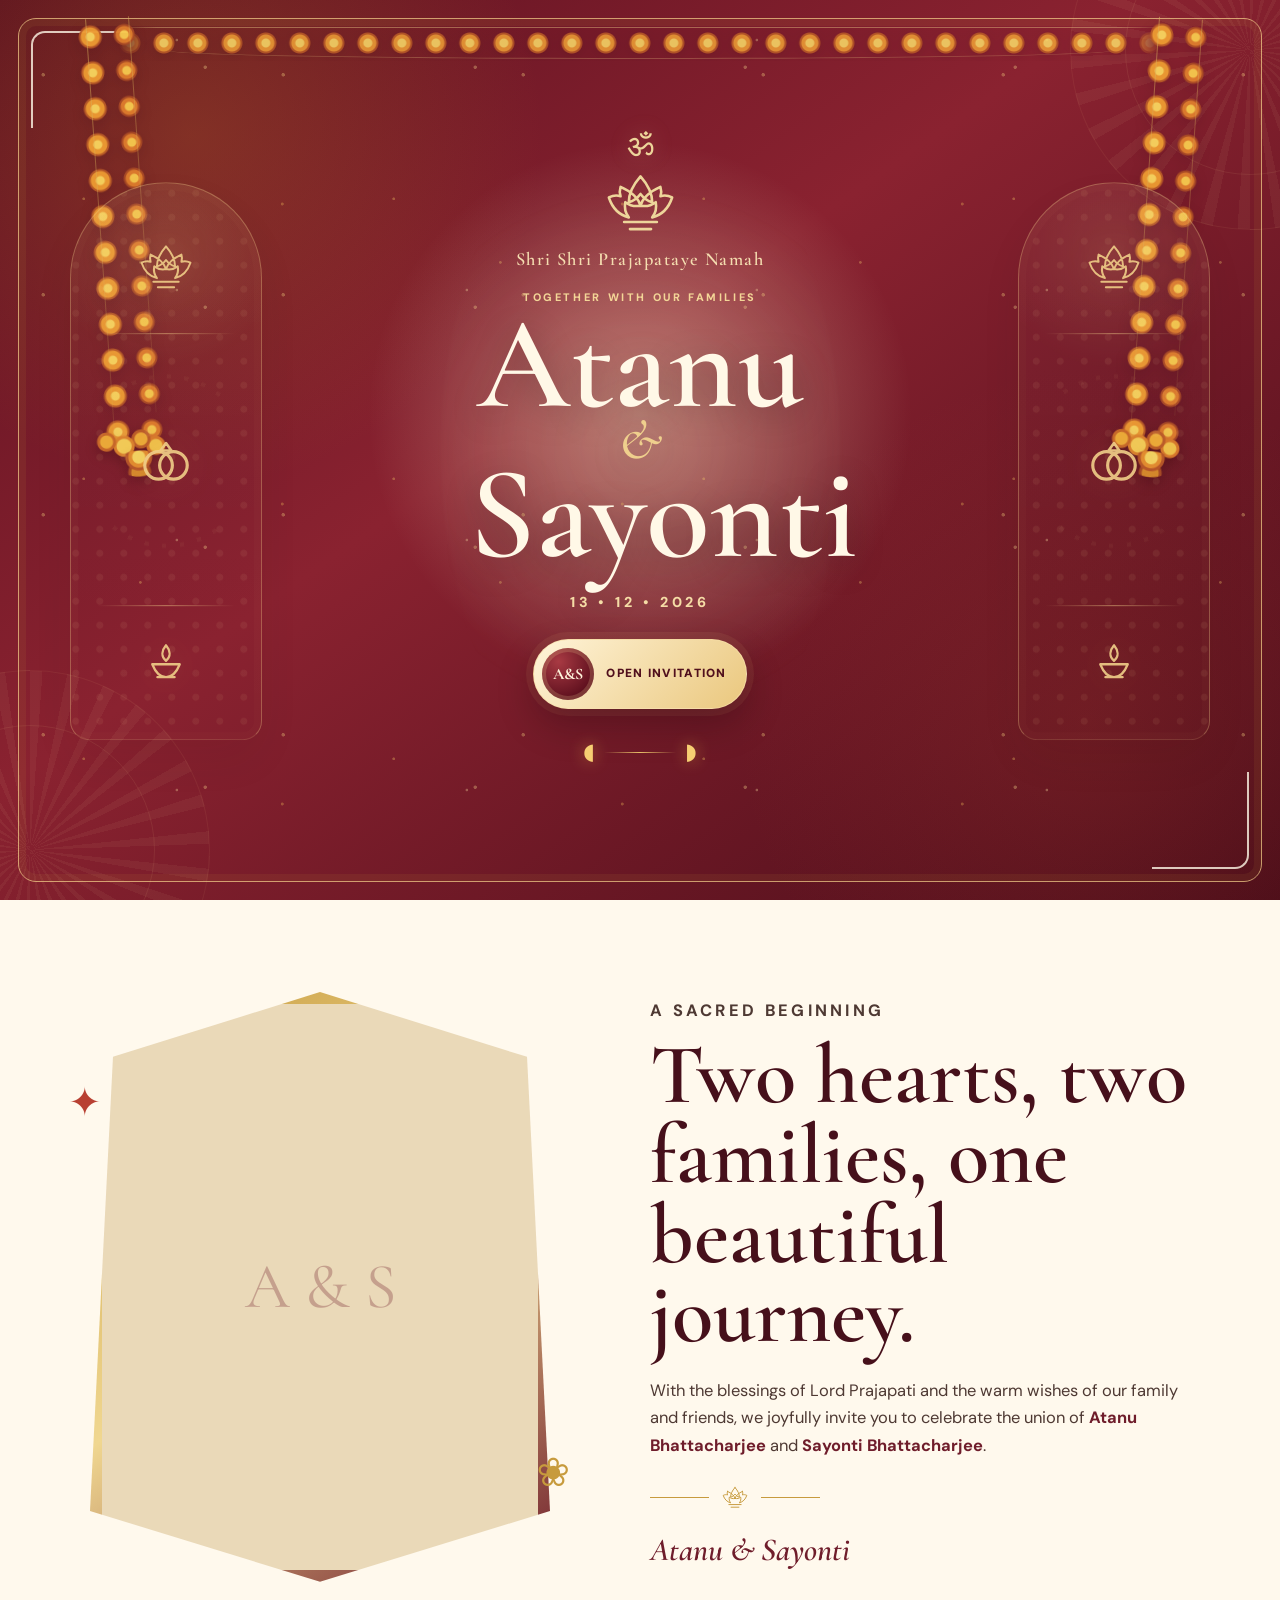
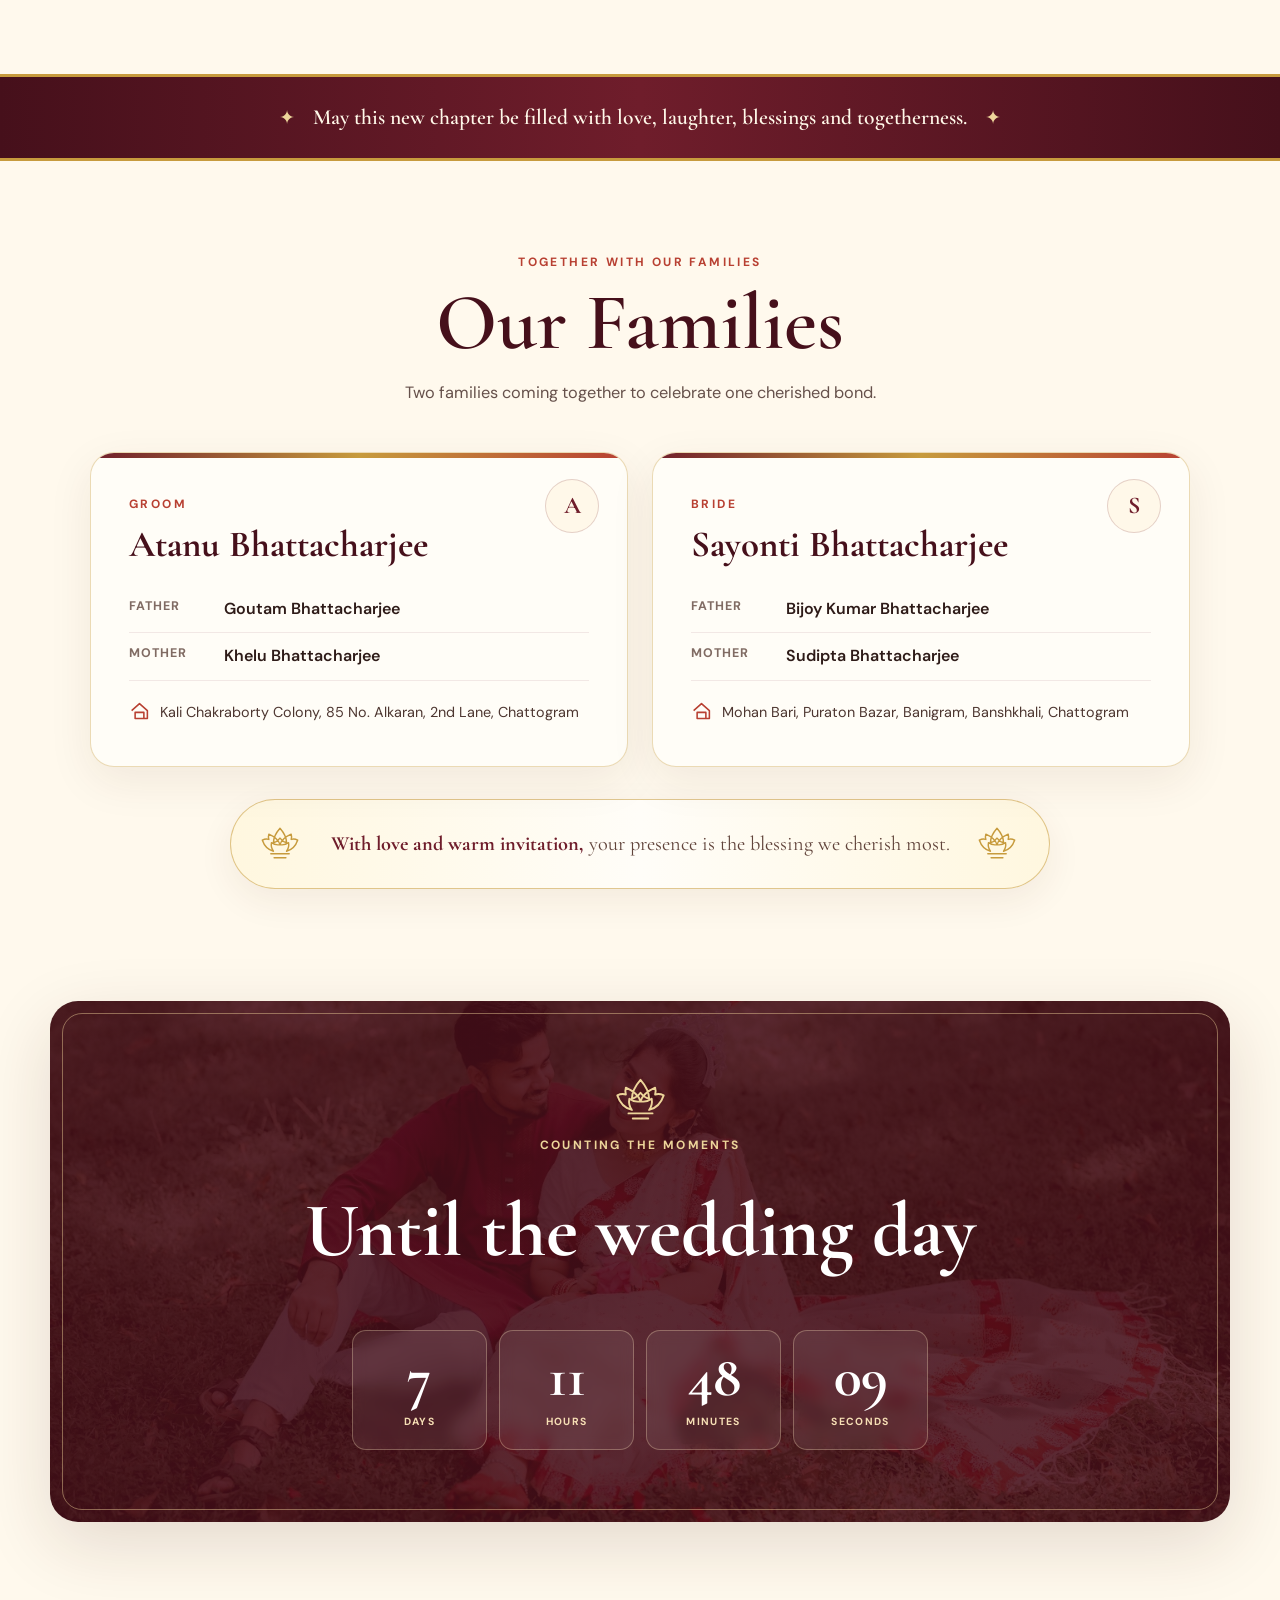
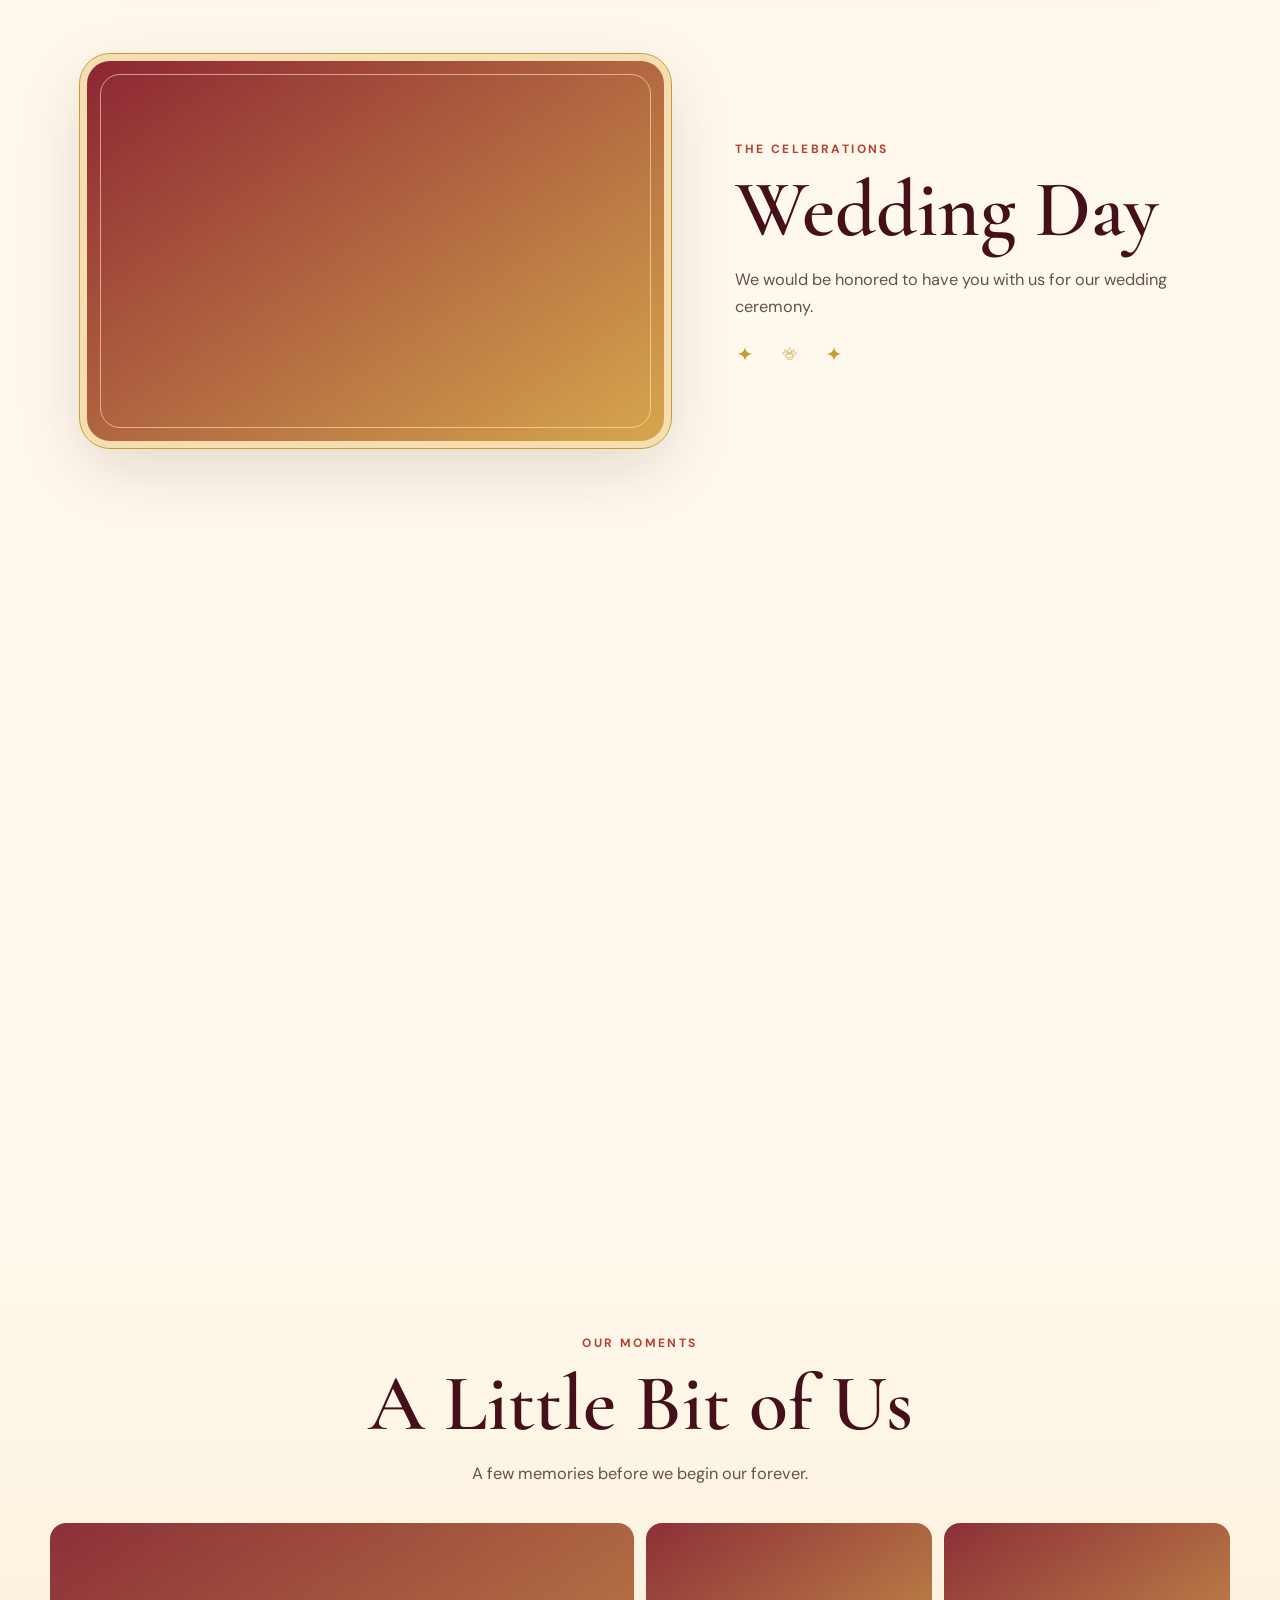
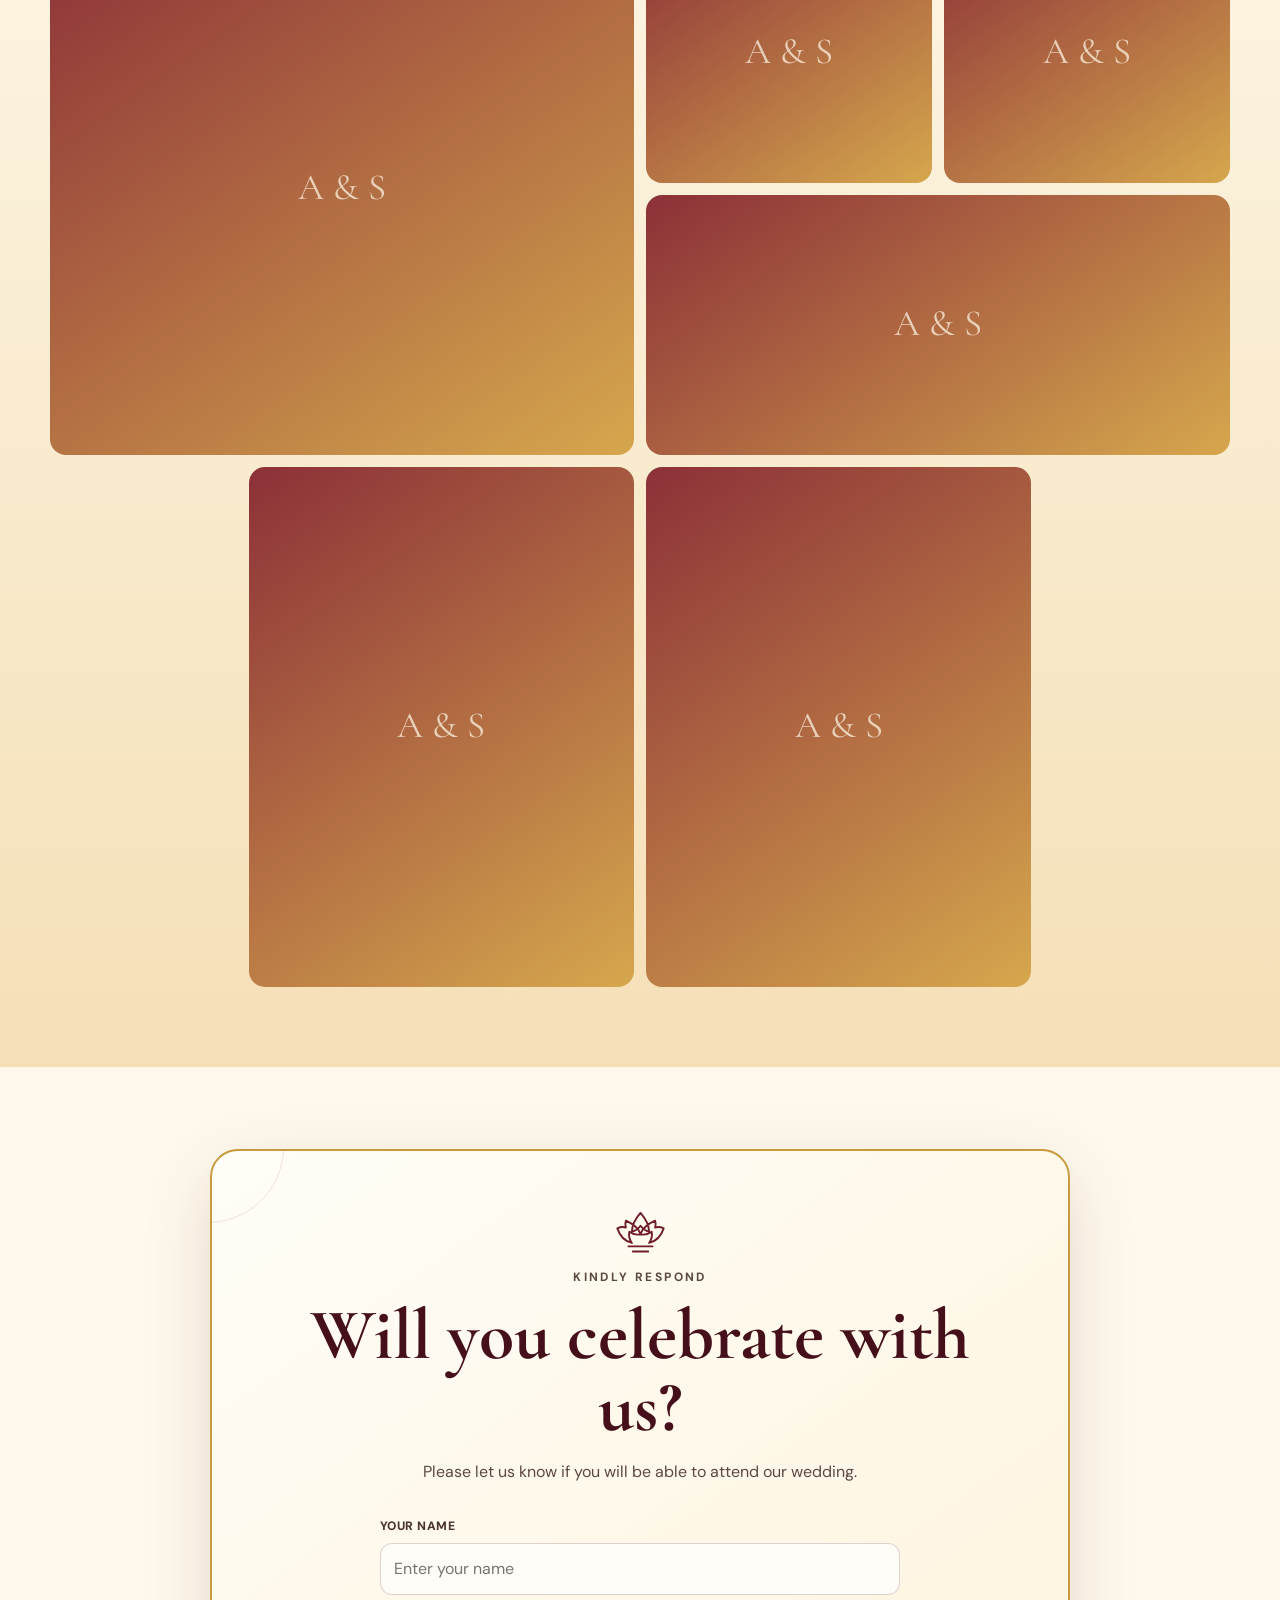
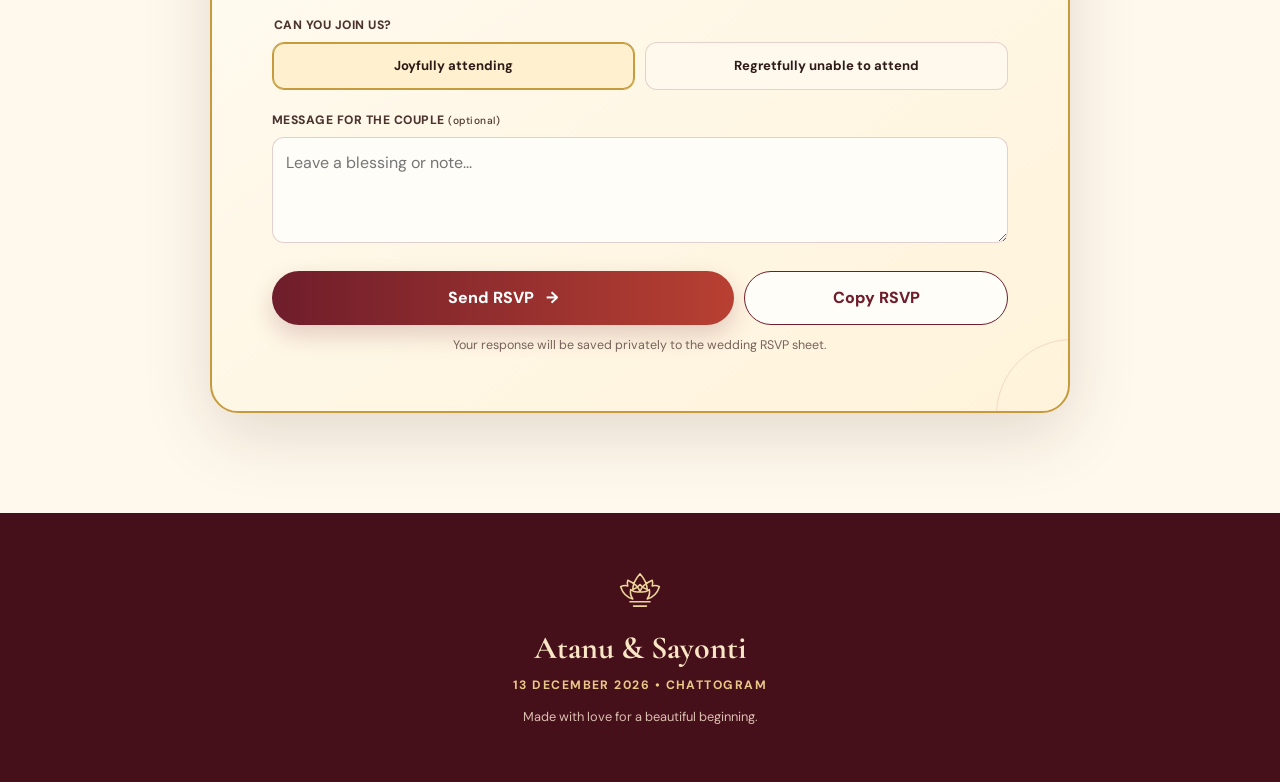
==== commit 0f0f75ba: "changed the whole theme. fixed all bugs. added google sheet rsvp" ====
--- a/index.html
+++ b/index.html
@@ -4,20 +4,21 @@
   <meta charset="utf-8">
   <meta name="viewport" content="width=device-width, initial-scale=1, viewport-fit=cover">
   <meta name="theme-color" content="#6f1d2b">
-  <title>Atanu & Sayanti — Wedding Invitation</title>
-  <meta name="description" content="You are invited to celebrate the wedding of Atanu Bhattacharjee and Sayanti Bhattacharjee on 13 December 2026 in Chattogram.">
+  <title>Atanu & Sayonti — Wedding Invitation</title>
+  <meta name="description" content="You are invited to celebrate the wedding of Atanu Bhattacharjee and Sayonti Bhattacharjee on 13 December 2026 in Chattogram.">
   <meta property="og:type" content="website">
-  <meta property="og:title" content="Atanu & Sayanti — Wedding Invitation">
-  <meta property="og:description" content="You are invited to celebrate the wedding of Atanu Bhattacharjee and Sayanti Bhattacharjee on 13 December 2026 in Chattogram.">
+  <meta property="og:title" content="Atanu & Sayonti — Wedding Invitation">
+  <meta property="og:description" content="You are invited to celebrate the wedding of Atanu Bhattacharjee and Sayonti Bhattacharjee on 13 December 2026 in Chattogram.">
   <meta property="og:url" content="https://atanu-sayanti-wedding.vercel.app/">
   <meta property="og:image" content="https://atanu-sayanti-wedding.vercel.app/images/share-preview-wedding.png">
   <meta property="og:image:width" content="1200">
   <meta property="og:image:height" content="630">
-  <meta property="og:image:alt" content="Wedding invitation for Atanu Bhattacharjee and Sayanti Bhattacharjee">
+  <meta property="og:image:alt" content="Wedding invitation for Atanu Bhattacharjee and Sayonti Bhattacharjee">
   <meta name="twitter:card" content="summary_large_image">
-  <meta name="twitter:title" content="Atanu & Sayanti — Wedding Invitation">
-  <meta name="twitter:description" content="You are invited to celebrate the wedding of Atanu Bhattacharjee and Sayanti Bhattacharjee on 13 December 2026 in Chattogram.">
+  <meta name="twitter:title" content="Atanu & Sayonti — Wedding Invitation">
+  <meta name="twitter:description" content="You are invited to celebrate the wedding of Atanu Bhattacharjee and Sayonti Bhattacharjee on 13 December 2026 in Chattogram.">
   <meta name="twitter:image" content="https://atanu-sayanti-wedding.vercel.app/images/share-preview-wedding.png">
+  <link rel="preload" as="image" href="/images/optimized/hero-1600.jpg">
   <link rel="preconnect" href="https://fonts.googleapis.com">
   <link rel="preconnect" href="https://fonts.gstatic.com" crossorigin>
   <link href="https://fonts.googleapis.com/css2?family=Cormorant+Garamond:ital,wght@0,500;0,600;0,700;1,600&family=DM+Sans:wght@400;500;600;700&display=swap" rel="stylesheet">
--- a/assets/styles.css
+++ b/assets/styles.css
@@ -1,58 +1,2961 @@
-:root{
-  --maroon:#6f1d2b;--maroon-deep:#46101b;--vermilion:#b84032;--saffron:#d48b25;--gold:#c79b3d;--gold-light:#edd59a;
-  --ivory:#fff9ed;--paper:#fffdf7;--ink:#2e1b18;--muted:#66514b;--line:rgba(111,29,43,.18);--shadow:0 22px 70px rgba(67,30,22,.14)
-}
-*{box-sizing:border-box}html{scroll-behavior:smooth}body{margin:0;background:var(--ivory);color:var(--ink);font-family:"DM Sans",system-ui,sans-serif;font-weight:400;line-height:1.65;overflow-x:hidden}body.locked{overflow:hidden}img{display:block;width:100%}button,input,textarea{font:inherit}a{color:inherit}svg{display:block;width:1em;height:1em}
-.section{width:min(1100px,calc(100% - 34px));margin:auto;padding:92px 0}.center{text-align:center}.kicker{margin:0 0 .75rem;color:var(--vermilion);font-size:.75rem;font-weight:700;letter-spacing:.2em;text-transform:uppercase}.section-title{margin:0;font-family:"Cormorant Garamond",Georgia,serif;font-size:clamp(3rem,7vw,5rem);font-weight:600;line-height:.95;color:var(--maroon-deep)}.section-lead{max-width:680px;margin:1.2rem auto 0;color:var(--muted);font-size:1.02rem}
+:root {
+  --maroon: #6f1d2b;
+  --maroon-deep: #46101b;
+  --vermilion: #b84032;
+  --saffron: #d48b25;
+  --gold: #c79b3d;
+  --gold-light: #edd59a;
+  --ivory: #fff9ed;
+  --paper: #fffdf7;
+  --ink: #2e1b18;
+  --muted: #66514b;
+  --line: rgba(111, 29, 43, .18);
+  --shadow: 0 22px 70px rgba(67, 30, 22, .14)
+}
+
+* {
+  box-sizing: border-box
+}
+
+html {
+  scroll-behavior: smooth
+}
+
+body {
+  margin: 0;
+  background: var(--ivory);
+  color: var(--ink);
+  font-family: "DM Sans", system-ui, sans-serif;
+  font-weight: 400;
+  line-height: 1.65;
+  overflow-x: hidden
+}
+
+body.locked {
+  overflow: hidden
+}
+
+img {
+  display: block;
+  width: 100%
+}
+
+button,
+input,
+textarea {
+  font: inherit
+}
+
+a {
+  color: inherit
+}
+
+svg {
+  display: block;
+  width: 1em;
+  height: 1em
+}
+
+.section {
+  width: min(1100px, calc(100% - 34px));
+  margin: auto;
+  padding: 92px 0
+}
+
+.center {
+  text-align: center
+}
+
+.kicker {
+  margin: 0 0 .75rem;
+  color: var(--vermilion);
+  font-size: .75rem;
+  font-weight: 700;
+  letter-spacing: .2em;
+  text-transform: uppercase
+}
+
+.section-title {
+  margin: 0;
+  font-family: "Cormorant Garamond", Georgia, serif;
+  font-size: clamp(3rem, 7vw, 5rem);
+  font-weight: 600;
+  line-height: .95;
+  color: var(--maroon-deep)
+}
+
+.section-lead {
+  max-width: 680px;
+  margin: 1.2rem auto 0;
+  color: var(--muted);
+  font-size: 1.02rem
+}
 
 /* Opening */
-.opening{position:fixed;inset:0;z-index:1000;display:grid;place-content:center;justify-items:center;padding:24px;text-align:center;background:radial-gradient(circle at 50% 38%,rgba(255,255,255,.7),transparent 20rem),radial-gradient(circle at 15% 15%,rgba(212,139,37,.14),transparent 18rem),linear-gradient(145deg,#fff7e3,#f5ddba);transition:opacity .9s ease,visibility .9s ease}.opening:before,.opening:after{content:"";position:absolute;left:0;right:0;height:16px;background:repeating-linear-gradient(90deg,var(--maroon) 0 22px,var(--gold) 22px 34px,var(--vermilion) 34px 48px)}.opening:before{top:0}.opening:after{bottom:0}.opening.opened{opacity:0;visibility:hidden;pointer-events:none}.opening-ornament{width:58px;color:var(--maroon);margin-bottom:4px}.opening-ornament svg{width:100%;height:auto}.sacred-line{margin:.2rem 0 1rem;color:var(--maroon);font-family:"Cormorant Garamond",serif;font-size:1.15rem;font-weight:600;letter-spacing:.06em}.opening-small,.opening-guest{margin:0 0 22px;color:#5f4238;font-size:.74rem;font-weight:700;letter-spacing:.16em;text-transform:uppercase}
-.envelope{position:relative;width:min(335px,82vw);aspect-ratio:1.45;border:1px solid rgba(111,29,43,.14);padding:0;cursor:pointer;background:#f6e6c8;box-shadow:0 30px 75px rgba(83,41,25,.2);border-radius:4px;overflow:visible;transition:transform .3s ease}.envelope:hover{transform:translateY(-4px)}.envelope:before,.envelope:after{content:"";position:absolute;inset:0}.envelope:before{z-index:2;clip-path:polygon(0 0,50% 57%,100% 0);background:#e9d0a4;transform-origin:top;transition:transform .9s cubic-bezier(.2,.75,.25,1)}.envelope:after{z-index:1;clip-path:polygon(0 100%,0 0,50% 58%,100% 0,100% 100%);background:linear-gradient(135deg,#fff0d5,#e9ce9f)}.envelope.is-opening:before{transform:rotateX(180deg)}
-.seal{position:absolute;z-index:4;left:50%;top:50%;display:grid;place-items:center;width:78px;height:78px;transform:translate(-50%,-50%);border-radius:50%;color:#fff7e8;background:radial-gradient(circle at 35% 30%,#b64b3e,var(--maroon) 72%);box-shadow:0 8px 20px rgba(72,17,28,.32),inset 0 0 0 5px rgba(255,220,155,.24);font-family:"Cormorant Garamond",serif;font-size:1.38rem;font-weight:700;transition:.55s}.seal:before{content:"";position:absolute;inset:8px;border:1px dashed rgba(255,235,199,.55);border-radius:50%}.envelope.is-opening .seal{opacity:0;transform:translate(-50%,-50%) scale(.65)}.opening-names{margin:24px 0 0;font-family:"Cormorant Garamond",serif;font-size:2.15rem;font-weight:600;color:var(--maroon-deep)}.opening-names em{color:var(--gold);font-weight:500}.tap{margin:.35rem 0 0;color:#765e55;font-size:.75rem}
+.opening {
+  position: fixed;
+  inset: 0;
+  z-index: 1000;
+  display: grid;
+  place-content: center;
+  justify-items: center;
+  padding: 24px;
+  text-align: center;
+  background: radial-gradient(circle at 50% 38%, rgba(255, 255, 255, .7), transparent 20rem), radial-gradient(circle at 15% 15%, rgba(212, 139, 37, .14), transparent 18rem), linear-gradient(145deg, #fff7e3, #f5ddba);
+  transition: opacity .9s ease, visibility .9s ease
+}
+
+.opening:before,
+.opening:after {
+  content: "";
+  position: absolute;
+  left: 0;
+  right: 0;
+  height: 16px;
+  background: repeating-linear-gradient(90deg, var(--maroon) 0 22px, var(--gold) 22px 34px, var(--vermilion) 34px 48px)
+}
+
+.opening:before {
+  top: 0
+}
+
+.opening:after {
+  bottom: 0
+}
+
+.opening.opened {
+  opacity: 0;
+  visibility: hidden;
+  pointer-events: none
+}
+
+.opening-ornament {
+  width: 58px;
+  color: var(--maroon);
+  margin-bottom: 4px
+}
+
+.opening-ornament svg {
+  width: 100%;
+  height: auto
+}
+
+.sacred-line {
+  margin: .2rem 0 1rem;
+  color: var(--maroon);
+  font-family: "Cormorant Garamond", serif;
+  font-size: 1.15rem;
+  font-weight: 600;
+  letter-spacing: .06em
+}
+
+.opening-small,
+.opening-guest {
+  margin: 0 0 22px;
+  color: #5f4238;
+  font-size: .74rem;
+  font-weight: 700;
+  letter-spacing: .16em;
+  text-transform: uppercase
+}
+
+.envelope {
+  position: relative;
+  width: min(335px, 82vw);
+  aspect-ratio: 1.45;
+  border: 1px solid rgba(111, 29, 43, .14);
+  padding: 0;
+  cursor: pointer;
+  background: #f6e6c8;
+  box-shadow: 0 30px 75px rgba(83, 41, 25, .2);
+  border-radius: 4px;
+  overflow: visible;
+  transition: transform .3s ease
+}
+
+.envelope:hover {
+  transform: translateY(-4px)
+}
+
+.envelope:before,
+.envelope:after {
+  content: "";
+  position: absolute;
+  inset: 0
+}
+
+.envelope:before {
+  z-index: 2;
+  clip-path: polygon(0 0, 50% 57%, 100% 0);
+  background: #e9d0a4;
+  transform-origin: top;
+  transition: transform .9s cubic-bezier(.2, .75, .25, 1)
+}
+
+.envelope:after {
+  z-index: 1;
+  clip-path: polygon(0 100%, 0 0, 50% 58%, 100% 0, 100% 100%);
+  background: linear-gradient(135deg, #fff0d5, #e9ce9f)
+}
+
+.envelope.is-opening:before {
+  transform: rotateX(180deg)
+}
+
+.seal {
+  position: absolute;
+  z-index: 4;
+  left: 50%;
+  top: 50%;
+  display: grid;
+  place-items: center;
+  width: 78px;
+  height: 78px;
+  transform: translate(-50%, -50%);
+  border-radius: 50%;
+  color: #fff7e8;
+  background: radial-gradient(circle at 35% 30%, #b64b3e, var(--maroon) 72%);
+  box-shadow: 0 8px 20px rgba(72, 17, 28, .32), inset 0 0 0 5px rgba(255, 220, 155, .24);
+  font-family: "Cormorant Garamond", serif;
+  font-size: 1.38rem;
+  font-weight: 700;
+  transition: .55s
+}
+
+.seal:before {
+  content: "";
+  position: absolute;
+  inset: 8px;
+  border: 1px dashed rgba(255, 235, 199, .55);
+  border-radius: 50%
+}
+
+.envelope.is-opening .seal {
+  opacity: 0;
+  transform: translate(-50%, -50%) scale(.65)
+}
+
+.opening-names {
+  margin: 24px 0 0;
+  font-family: "Cormorant Garamond", serif;
+  font-size: 2.15rem;
+  font-weight: 600;
+  color: var(--maroon-deep)
+}
+
+.opening-names em {
+  color: var(--gold);
+  font-weight: 500
+}
+
+.tap {
+  margin: .35rem 0 0;
+  color: #765e55;
+  font-size: .75rem
+}
 
 /* Hero */
-.hero{position:relative;min-height:100svh;display:grid;place-items:center;overflow:hidden;color:#fff;background:var(--maroon-deep)}.hero-bg{position:absolute;inset:0;background:var(--maroon-deep) url("/images/hero.jpg") center 38%/cover no-repeat;transform:scale(1.025)}.hero:after{content:"";position:absolute;inset:0;background:linear-gradient(to bottom,rgba(49,10,17,.62),rgba(55,18,20,.22) 36%,rgba(48,9,15,.76))}.hero-pattern{position:absolute;z-index:1;inset:0;opacity:.18;background:radial-gradient(circle at 50% 50%,transparent 0 34px,rgba(255,218,143,.42) 35px 36px,transparent 37px),radial-gradient(circle at 50% 50%,transparent 0 65px,rgba(255,218,143,.2) 66px 67px,transparent 68px);background-size:180px 180px}
-.nav{position:absolute;z-index:10;top:0;left:0;right:0;display:flex;justify-content:space-between;align-items:center;width:min(1180px,calc(100% - 36px));margin:auto;padding:24px 0;border-bottom:1px solid rgba(255,255,255,.18)}.nav-mark{font-family:"Cormorant Garamond",serif;font-size:1.65rem;font-weight:700;text-decoration:none}.nav-links{display:flex;gap:23px}.nav-links a{font-size:.72rem;font-weight:700;letter-spacing:.09em;text-decoration:none;text-transform:uppercase}.hero-content{position:relative;z-index:3;width:min(950px,calc(100% - 36px));padding-top:80px;text-align:center}.hero-lotus{width:65px;margin:0 auto 18px;color:var(--gold-light)}.hero-lotus svg{width:100%;height:auto}.hero-kicker{margin:0 0 20px;font-size:.75rem;font-weight:700;letter-spacing:.22em;text-transform:uppercase}.hero h1{margin:0;font-family:"Cormorant Garamond",Georgia,serif;font-size:clamp(4.5rem,15vw,9.5rem);font-weight:600;line-height:.76;text-shadow:0 8px 35px rgba(0,0,0,.25)}.hero h1 span{display:block;margin:.14em 0 .08em;color:var(--gold-light);font-size:.42em;font-style:italic;font-weight:500}.hero-rule{display:flex;align-items:center;justify-content:center;gap:14px;margin-top:35px}.hero-rule i{width:55px;height:1px;background:rgba(255,229,179,.7)}.hero-rule b{font-size:.82rem;letter-spacing:.2em}.guest-ribbon{display:inline-block;margin-top:28px;padding:10px 17px;border:1px solid rgba(255,226,170,.45);border-radius:999px;background:rgba(70,16,27,.42);backdrop-filter:blur(8px);font-size:.85rem}.scroll-cue{position:absolute;z-index:4;bottom:26px;left:50%;transform:translateX(-50%);color:#fff;text-decoration:none;font-size:.65rem;font-weight:700;letter-spacing:.16em;text-transform:uppercase;white-space:nowrap}.scroll-cue span{color:var(--gold-light)}
+.hero {
+  position: relative;
+  min-height: 100svh;
+  display: grid;
+  place-items: center;
+  overflow: hidden;
+  color: #fff;
+  background: var(--maroon-deep)
+}
+
+.hero-bg {
+  position: absolute;
+  inset: 0;
+  background: var(--maroon-deep) url("/images/hero.jpg") center 38%/cover no-repeat;
+  transform: scale(1.025)
+}
+
+.hero:after {
+  content: "";
+  position: absolute;
+  inset: 0;
+  background: linear-gradient(to bottom, rgba(49, 10, 17, .62), rgba(55, 18, 20, .22) 36%, rgba(48, 9, 15, .76))
+}
+
+.hero-pattern {
+  position: absolute;
+  z-index: 1;
+  inset: 0;
+  opacity: .18;
+  background: radial-gradient(circle at 50% 50%, transparent 0 34px, rgba(255, 218, 143, .42) 35px 36px, transparent 37px), radial-gradient(circle at 50% 50%, transparent 0 65px, rgba(255, 218, 143, .2) 66px 67px, transparent 68px);
+  background-size: 180px 180px
+}
+
+.nav {
+  position: absolute;
+  z-index: 10;
+  top: 0;
+  left: 0;
+  right: 0;
+  display: flex;
+  justify-content: space-between;
+  align-items: center;
+  width: min(1180px, calc(100% - 36px));
+  margin: auto;
+  padding: 24px 0;
+  border-bottom: 1px solid rgba(255, 255, 255, .18)
+}
+
+.nav-mark {
+  font-family: "Cormorant Garamond", serif;
+  font-size: 1.65rem;
+  font-weight: 700;
+  text-decoration: none
+}
+
+.nav-links {
+  display: flex;
+  gap: 23px
+}
+
+.nav-links a {
+  font-size: .72rem;
+  font-weight: 700;
+  letter-spacing: .09em;
+  text-decoration: none;
+  text-transform: uppercase
+}
+
+.hero-content {
+  position: relative;
+  z-index: 3;
+  width: min(950px, calc(100% - 36px));
+  padding-top: 80px;
+  text-align: center
+}
+
+.hero-lotus {
+  width: 65px;
+  margin: 0 auto 18px;
+  color: var(--gold-light)
+}
+
+.hero-lotus svg {
+  width: 100%;
+  height: auto
+}
+
+.hero-kicker {
+  margin: 0 0 20px;
+  font-size: .75rem;
+  font-weight: 700;
+  letter-spacing: .22em;
+  text-transform: uppercase
+}
+
+.hero h1 {
+  margin: 0;
+  font-family: "Cormorant Garamond", Georgia, serif;
+  font-size: clamp(4.5rem, 15vw, 9.5rem);
+  font-weight: 600;
+  line-height: .76;
+  text-shadow: 0 8px 35px rgba(0, 0, 0, .25)
+}
+
+.hero h1 span {
+  display: block;
+  margin: .14em 0 .08em;
+  color: var(--gold-light);
+  font-size: .42em;
+  font-style: italic;
+  font-weight: 500
+}
+
+.hero-rule {
+  display: flex;
+  align-items: center;
+  justify-content: center;
+  gap: 14px;
+  margin-top: 35px
+}
+
+.hero-rule i {
+  width: 55px;
+  height: 1px;
+  background: rgba(255, 229, 179, .7)
+}
+
+.hero-rule b {
+  font-size: .82rem;
+  letter-spacing: .2em
+}
+
+.guest-ribbon {
+  display: inline-block;
+  margin-top: 28px;
+  padding: 10px 17px;
+  border: 1px solid rgba(255, 226, 170, .45);
+  border-radius: 999px;
+  background: rgba(70, 16, 27, .42);
+  backdrop-filter: blur(8px);
+  font-size: .85rem
+}
+
+.scroll-cue {
+  position: absolute;
+  z-index: 4;
+  bottom: 26px;
+  left: 50%;
+  transform: translateX(-50%);
+  color: #fff;
+  text-decoration: none;
+  font-size: .65rem;
+  font-weight: 700;
+  letter-spacing: .16em;
+  text-transform: uppercase;
+  white-space: nowrap
+}
+
+.scroll-cue span {
+  color: var(--gold-light)
+}
 
 /* Intro */
-.intro-section{display:grid;grid-template-columns:.92fr 1.08fr;gap:clamp(45px,8vw,100px);align-items:center}.intro-photo{position:relative;max-width:460px;margin:auto}.photo-frame{position:relative;aspect-ratio:.78;padding:11px;background:linear-gradient(145deg,var(--gold),#f0d790,var(--maroon));clip-path:polygon(50% 0,95% 11%,100% 88%,50% 100%,0 88%,5% 11%);filter:drop-shadow(0 24px 32px rgba(81,40,28,.15))}.photo-frame:before{content:"A & S";position:absolute;inset:12px;display:grid;place-items:center;background:#ead9b8;color:rgba(111,29,43,.3);font-family:"Cormorant Garamond",serif;font-size:4rem}.photo-frame img{position:relative;height:100%;object-fit:cover;clip-path:polygon(50% 0,95% 11%,100% 88%,50% 100%,0 88%,5% 11%)}.photo-flower{position:absolute;color:var(--vermilion);font-size:2.5rem}.flower-one{left:-22px;top:13%}.flower-two{right:-20px;bottom:13%;color:var(--gold)}.intro-copy h2{margin:0 0 22px;color:var(--maroon-deep);font-family:"Cormorant Garamond",serif;font-size:clamp(3rem,7vw,5.3rem);font-weight:600;line-height:.94}.intro-copy p{color:#4e3933;font-size:1.03rem}.intro-copy strong{color:var(--maroon);font-weight:700}.signature{margin:0;color:var(--maroon)!important;font-family:"Cormorant Garamond",serif;font-size:2rem!important;font-style:italic;font-weight:600}.mini-ornament{display:flex;align-items:center;gap:12px;width:170px;margin:25px 0 12px;color:var(--gold)}.mini-ornament span{flex:1;height:1px;background:var(--gold)}.mini-ornament svg{width:28px;height:28px}
+.intro-section {
+  display: grid;
+  grid-template-columns: .92fr 1.08fr;
+  gap: clamp(45px, 8vw, 100px);
+  align-items: center
+}
+
+.intro-photo {
+  position: relative;
+  max-width: 460px;
+  margin: auto
+}
+
+.photo-frame {
+  position: relative;
+  aspect-ratio: .78;
+  padding: 11px;
+  background: linear-gradient(145deg, var(--gold), #f0d790, var(--maroon));
+  clip-path: polygon(50% 0, 95% 11%, 100% 88%, 50% 100%, 0 88%, 5% 11%);
+  filter: drop-shadow(0 24px 32px rgba(81, 40, 28, .15))
+}
+
+.photo-frame:before {
+  content: "A & S";
+  position: absolute;
+  inset: 12px;
+  display: grid;
+  place-items: center;
+  background: #ead9b8;
+  color: rgba(111, 29, 43, .3);
+  font-family: "Cormorant Garamond", serif;
+  font-size: 4rem
+}
+
+.photo-frame img {
+  position: relative;
+  height: 100%;
+  object-fit: cover;
+  clip-path: polygon(50% 0, 95% 11%, 100% 88%, 50% 100%, 0 88%, 5% 11%)
+}
+
+.photo-flower {
+  position: absolute;
+  color: var(--vermilion);
+  font-size: 2.5rem
+}
+
+.flower-one {
+  left: -22px;
+  top: 13%
+}
+
+.flower-two {
+  right: -20px;
+  bottom: 13%;
+  color: var(--gold)
+}
+
+.intro-copy h2 {
+  margin: 0 0 22px;
+  color: var(--maroon-deep);
+  font-family: "Cormorant Garamond", serif;
+  font-size: clamp(3rem, 7vw, 5.3rem);
+  font-weight: 600;
+  line-height: .94
+}
+
+.intro-copy p {
+  color: #4e3933;
+  font-size: 1.03rem
+}
+
+.intro-copy strong {
+  color: var(--maroon);
+  font-weight: 700
+}
+
+.signature {
+  margin: 0;
+  color: var(--maroon) !important;
+  font-family: "Cormorant Garamond", serif;
+  font-size: 2rem !important;
+  font-style: italic;
+  font-weight: 600
+}
+
+.mini-ornament {
+  display: flex;
+  align-items: center;
+  gap: 12px;
+  width: 170px;
+  margin: 25px 0 12px;
+  color: var(--gold)
+}
+
+.mini-ornament span {
+  flex: 1;
+  height: 1px;
+  background: var(--gold)
+}
+
+.mini-ornament svg {
+  width: 28px;
+  height: 28px
+}
 
 /* Blessing band */
-.blessing-band{padding:23px 20px;color:#fff8e9;background:linear-gradient(90deg,var(--maroon-deep),var(--maroon),var(--maroon-deep));border-top:3px solid var(--gold);border-bottom:3px solid var(--gold)}.blessing-inner{display:flex;align-items:center;justify-content:center;gap:18px;max-width:950px;margin:auto;text-align:center}.blessing-inner span{color:var(--gold-light);font-size:1.2rem}.blessing-inner p{margin:0;font-family:"Cormorant Garamond",serif;font-size:1.35rem;font-weight:600}
+.blessing-band {
+  padding: 23px 20px;
+  color: #fff8e9;
+  background: linear-gradient(90deg, var(--maroon-deep), var(--maroon), var(--maroon-deep));
+  border-top: 3px solid var(--gold);
+  border-bottom: 3px solid var(--gold)
+}
+
+.blessing-inner {
+  display: flex;
+  align-items: center;
+  justify-content: center;
+  gap: 18px;
+  max-width: 950px;
+  margin: auto;
+  text-align: center
+}
+
+.blessing-inner span {
+  color: var(--gold-light);
+  font-size: 1.2rem
+}
+
+.blessing-inner p {
+  margin: 0;
+  font-family: "Cormorant Garamond", serif;
+  font-size: 1.35rem;
+  font-weight: 600
+}
 
 /* Families */
-.family-grid{display:grid;grid-template-columns:1fr 1fr;gap:24px;margin-top:45px}.family-card{position:relative;padding:42px 38px;text-align:left;background:var(--paper);border:1px solid rgba(199,155,61,.36);border-radius:24px;box-shadow:0 14px 45px rgba(74,35,25,.08);overflow:hidden}.family-card:before{content:"";position:absolute;top:0;left:0;right:0;height:5px;background:linear-gradient(90deg,var(--maroon),var(--gold),var(--vermilion))}.family-symbol{position:absolute;right:28px;top:26px;width:54px;height:54px;display:grid;place-items:center;border:1px solid rgba(111,29,43,.18);border-radius:50%;color:var(--maroon);background:#fff8e9;font-family:"Cormorant Garamond",serif;font-size:1.5rem;font-weight:700}.family-card h3{margin:0 0 22px;color:var(--maroon-deep);font-family:"Cormorant Garamond",serif;font-size:2.3rem;line-height:1}.family-card dl{margin:0}.family-card dl div{display:grid;grid-template-columns:80px 1fr;gap:15px;padding:10px 0;border-bottom:1px solid rgba(111,29,43,.09)}.family-card dt{color:#806b63;font-size:.78rem;font-weight:700;text-transform:uppercase;letter-spacing:.08em}.family-card dd{margin:0;color:var(--ink);font-weight:600}.family-address{display:flex;gap:10px;margin-top:20px;color:#4d3630;font-size:.9rem}.family-address svg{flex:0 0 21px;width:21px;height:21px;color:var(--vermilion)}
-.host-card{position:relative;max-width:850px;margin:30px auto 0;padding:40px 34px 34px;background:linear-gradient(145deg,#fff9e9,#fffdf8);border:2px solid var(--gold);border-radius:22px;box-shadow:var(--shadow);overflow:hidden}.host-card:before,.host-card:after{content:"❦";position:absolute;color:rgba(184,64,50,.12);font-family:Georgia,serif;font-size:8rem}.host-card:before{left:-15px;bottom:-65px}.host-card:after{right:-15px;top:-65px;transform:rotate(180deg)}.host-icon{width:55px;margin:0 auto 8px;color:var(--maroon)}.host-icon svg{width:100%;height:auto}.host-card h3{position:relative;margin:0;color:var(--maroon-deep);font-family:"Cormorant Garamond",serif;font-size:2rem}.host-list{position:relative;display:grid;grid-template-columns:repeat(3,1fr);gap:10px;margin-top:25px}.host-person{padding:15px 10px;border-right:1px solid rgba(111,29,43,.12)}.host-person:last-child{border-right:0}.host-person strong{display:block;color:var(--maroon);font-family:"Cormorant Garamond",serif;font-size:1.25rem}.host-person span{color:#735e57;font-size:.78rem;font-weight:600}
+.family-grid {
+  display: grid;
+  grid-template-columns: 1fr 1fr;
+  gap: 24px;
+  margin-top: 45px
+}
+
+.family-card {
+  position: relative;
+  padding: 42px 38px;
+  text-align: left;
+  background: var(--paper);
+  border: 1px solid rgba(199, 155, 61, .36);
+  border-radius: 24px;
+  box-shadow: 0 14px 45px rgba(74, 35, 25, .08);
+  overflow: hidden
+}
+
+.family-card:before {
+  content: "";
+  position: absolute;
+  top: 0;
+  left: 0;
+  right: 0;
+  height: 5px;
+  background: linear-gradient(90deg, var(--maroon), var(--gold), var(--vermilion))
+}
+
+.family-symbol {
+  position: absolute;
+  right: 28px;
+  top: 26px;
+  width: 54px;
+  height: 54px;
+  display: grid;
+  place-items: center;
+  border: 1px solid rgba(111, 29, 43, .18);
+  border-radius: 50%;
+  color: var(--maroon);
+  background: #fff8e9;
+  font-family: "Cormorant Garamond", serif;
+  font-size: 1.5rem;
+  font-weight: 700
+}
+
+.family-card h3 {
+  margin: 0 0 22px;
+  color: var(--maroon-deep);
+  font-family: "Cormorant Garamond", serif;
+  font-size: 2.3rem;
+  line-height: 1
+}
+
+.family-card dl {
+  margin: 0
+}
+
+.family-card dl div {
+  display: grid;
+  grid-template-columns: 80px 1fr;
+  gap: 15px;
+  padding: 10px 0;
+  border-bottom: 1px solid rgba(111, 29, 43, .09)
+}
+
+.family-card dt {
+  color: #806b63;
+  font-size: .78rem;
+  font-weight: 700;
+  text-transform: uppercase;
+  letter-spacing: .08em
+}
+
+.family-card dd {
+  margin: 0;
+  color: var(--ink);
+  font-weight: 600
+}
+
+.family-address {
+  display: flex;
+  gap: 10px;
+  margin-top: 20px;
+  color: #4d3630;
+  font-size: .9rem
+}
+
+.family-address svg {
+  flex: 0 0 21px;
+  width: 21px;
+  height: 21px;
+  color: var(--vermilion)
+}
+
+.host-card {
+  position: relative;
+  max-width: 850px;
+  margin: 30px auto 0;
+  padding: 40px 34px 34px;
+  background: linear-gradient(145deg, #fff9e9, #fffdf8);
+  border: 2px solid var(--gold);
+  border-radius: 22px;
+  box-shadow: var(--shadow);
+  overflow: hidden
+}
+
+.host-card:before,
+.host-card:after {
+  content: "❦";
+  position: absolute;
+  color: rgba(184, 64, 50, .12);
+  font-family: Georgia, serif;
+  font-size: 8rem
+}
+
+.host-card:before {
+  left: -15px;
+  bottom: -65px
+}
+
+.host-card:after {
+  right: -15px;
+  top: -65px;
+  transform: rotate(180deg)
+}
+
+.host-icon {
+  width: 55px;
+  margin: 0 auto 8px;
+  color: var(--maroon)
+}
+
+.host-icon svg {
+  width: 100%;
+  height: auto
+}
+
+.host-card h3 {
+  position: relative;
+  margin: 0;
+  color: var(--maroon-deep);
+  font-family: "Cormorant Garamond", serif;
+  font-size: 2rem
+}
+
+.host-list {
+  position: relative;
+  display: grid;
+  grid-template-columns: repeat(3, 1fr);
+  gap: 10px;
+  margin-top: 25px
+}
+
+.host-person {
+  padding: 15px 10px;
+  border-right: 1px solid rgba(111, 29, 43, .12)
+}
+
+.host-person:last-child {
+  border-right: 0
+}
+
+.host-person strong {
+  display: block;
+  color: var(--maroon);
+  font-family: "Cormorant Garamond", serif;
+  font-size: 1.25rem
+}
+
+.host-person span {
+  color: #735e57;
+  font-size: .78rem;
+  font-weight: 600
+}
 
 /* Countdown */
-.countdown-section{position:relative;width:min(1180px,calc(100% - 24px));margin:20px auto 40px;padding:72px 24px;color:#fff;background:linear-gradient(rgba(69,14,25,.88),rgba(69,14,25,.88)),url("/images/pic-1.jpg") center/cover;border-radius:28px;box-shadow:var(--shadow);text-align:center;overflow:hidden}.countdown-section:before{content:"";position:absolute;inset:12px;border:1px solid rgba(239,211,154,.45);border-radius:20px;pointer-events:none}.countdown-ornament{position:relative;width:55px;margin:0 auto 8px;color:var(--gold-light)}.countdown-ornament svg{width:100%;height:auto}.countdown-section .kicker{color:var(--gold-light)}.countdown-section h2{position:relative;margin:0;font-family:"Cormorant Garamond",serif;font-size:clamp(2.8rem,7vw,4.8rem)}.countdown{position:relative;display:grid;grid-template-columns:repeat(4,minmax(72px,135px));justify-content:center;gap:12px;margin-top:35px}.time-box{padding:18px 8px;border:1px solid rgba(255,232,190,.3);border-radius:14px;background:rgba(255,255,255,.07);backdrop-filter:blur(7px)}.time-box strong{display:block;font-family:"Cormorant Garamond",serif;font-size:clamp(2.2rem,7vw,3.6rem);line-height:1}.time-box span{display:block;margin-top:7px;color:#f6dfb5;font-size:.65rem;font-weight:700;letter-spacing:.13em;text-transform:uppercase}.celebration-arrived{grid-column:1/-1}
+.countdown-section {
+  position: relative;
+  width: min(1180px, calc(100% - 24px));
+  margin: 20px auto 40px;
+  padding: 72px 24px;
+  color: #fff;
+  background: linear-gradient(rgba(69, 14, 25, .88), rgba(69, 14, 25, .88)), url("/images/pic-1.jpg") center/cover;
+  border-radius: 28px;
+  box-shadow: var(--shadow);
+  text-align: center;
+  overflow: hidden
+}
+
+.countdown-section:before {
+  content: "";
+  position: absolute;
+  inset: 12px;
+  border: 1px solid rgba(239, 211, 154, .45);
+  border-radius: 20px;
+  pointer-events: none
+}
+
+.countdown-ornament {
+  position: relative;
+  width: 55px;
+  margin: 0 auto 8px;
+  color: var(--gold-light)
+}
+
+.countdown-ornament svg {
+  width: 100%;
+  height: auto
+}
+
+.countdown-section .kicker {
+  color: var(--gold-light)
+}
+
+.countdown-section h2 {
+  position: relative;
+  margin: 0;
+  font-family: "Cormorant Garamond", serif;
+  font-size: clamp(2.8rem, 7vw, 4.8rem)
+}
+
+.countdown {
+  position: relative;
+  display: grid;
+  grid-template-columns: repeat(4, minmax(72px, 135px));
+  justify-content: center;
+  gap: 12px;
+  margin-top: 35px
+}
+
+.time-box {
+  padding: 18px 8px;
+  border: 1px solid rgba(255, 232, 190, .3);
+  border-radius: 14px;
+  background: rgba(255, 255, 255, .07);
+  backdrop-filter: blur(7px)
+}
+
+.time-box strong {
+  display: block;
+  font-family: "Cormorant Garamond", serif;
+  font-size: clamp(2.2rem, 7vw, 3.6rem);
+  line-height: 1
+}
+
+.time-box span {
+  display: block;
+  margin-top: 7px;
+  color: #f6dfb5;
+  font-size: .65rem;
+  font-weight: 700;
+  letter-spacing: .13em;
+  text-transform: uppercase
+}
+
+.celebration-arrived {
+  grid-column: 1/-1
+}
 
 /* Events */
-.event-grid{display:grid;grid-template-columns:repeat(auto-fit,minmax(290px,1fr));gap:24px;margin-top:45px}.event-card{position:relative;padding:42px 34px 34px;background:var(--paper);border:1px solid rgba(199,155,61,.36);border-radius:24px;box-shadow:0 18px 50px rgba(80,38,27,.09);text-align:left;overflow:hidden}.event-card:before{content:"";position:absolute;top:0;left:0;right:0;height:6px;background:linear-gradient(90deg,var(--maroon),var(--gold),var(--vermilion))}.event-icon{width:58px;height:58px;display:grid;place-items:center;margin-bottom:13px;border-radius:50%;color:var(--maroon);background:#fff3d9;border:1px solid rgba(199,155,61,.45)}.event-icon svg{width:34px;height:34px}.event-card h3{margin:0;color:var(--maroon-deep);font-family:"Cormorant Garamond",serif;font-size:2.55rem;line-height:1}.event-date{margin:16px 0 0;color:var(--vermilion);font-size:.9rem;font-weight:800;letter-spacing:.02em}.event-subdate{margin:2px 0 0;color:#725b54;font-size:.82rem}.schedule{margin:24px 0 22px;border-top:1px solid var(--line);border-bottom:1px solid var(--line)}.schedule-row{display:flex;justify-content:space-between;gap:16px;padding:11px 0;border-bottom:1px dashed rgba(111,29,43,.12);color:#5a413a;font-size:.88rem}.schedule-row:last-child{border-bottom:0}.schedule-row strong{color:var(--ink);text-align:right}.coming-soon{margin:22px 0;color:#604a43;font-weight:600}.venue-block{display:flex;gap:13px;align-items:flex-start;padding:18px;border-radius:14px;background:#fff6e4}.venue-icon{flex:0 0 25px;color:var(--vermilion)}.venue-icon svg{width:25px;height:25px}.venue-block strong{display:block;color:var(--maroon-deep);font-size:.95rem}.venue-block p{margin:4px 0 0;color:#5c4942;font-size:.84rem;line-height:1.5}.event-actions{display:flex;flex-wrap:wrap;gap:10px;margin-top:20px}.btn{display:inline-flex;align-items:center;gap:7px;justify-content:center;min-height:44px;padding:10px 15px;border:1px solid var(--maroon);border-radius:999px;color:#fff;background:var(--maroon);cursor:pointer;font-size:.7rem;font-weight:800;letter-spacing:.04em;text-decoration:none;text-transform:uppercase;transition:.2s}.btn:hover{transform:translateY(-2px);box-shadow:0 8px 20px rgba(111,29,43,.15)}.btn svg{width:17px;height:17px}.btn-outline{color:var(--maroon);background:transparent}
+.event-grid {
+  display: grid;
+  grid-template-columns: repeat(auto-fit, minmax(290px, 1fr));
+  gap: 24px;
+  margin-top: 45px
+}
+
+.event-card {
+  position: relative;
+  padding: 42px 34px 34px;
+  background: var(--paper);
+  border: 1px solid rgba(199, 155, 61, .36);
+  border-radius: 24px;
+  box-shadow: 0 18px 50px rgba(80, 38, 27, .09);
+  text-align: left;
+  overflow: hidden
+}
+
+.event-card:before {
+  content: "";
+  position: absolute;
+  top: 0;
+  left: 0;
+  right: 0;
+  height: 6px;
+  background: linear-gradient(90deg, var(--maroon), var(--gold), var(--vermilion))
+}
+
+.event-icon {
+  width: 58px;
+  height: 58px;
+  display: grid;
+  place-items: center;
+  margin-bottom: 13px;
+  border-radius: 50%;
+  color: var(--maroon);
+  background: #fff3d9;
+  border: 1px solid rgba(199, 155, 61, .45)
+}
+
+.event-icon svg {
+  width: 34px;
+  height: 34px
+}
+
+.event-card h3 {
+  margin: 0;
+  color: var(--maroon-deep);
+  font-family: "Cormorant Garamond", serif;
+  font-size: 2.55rem;
+  line-height: 1
+}
+
+.event-date {
+  margin: 16px 0 0;
+  color: var(--vermilion);
+  font-size: .9rem;
+  font-weight: 800;
+  letter-spacing: .02em
+}
+
+.event-subdate {
+  margin: 2px 0 0;
+  color: #725b54;
+  font-size: .82rem
+}
+
+.schedule {
+  margin: 24px 0 22px;
+  border-top: 1px solid var(--line);
+  border-bottom: 1px solid var(--line)
+}
+
+.schedule-row {
+  display: flex;
+  justify-content: space-between;
+  gap: 16px;
+  padding: 11px 0;
+  border-bottom: 1px dashed rgba(111, 29, 43, .12);
+  color: #5a413a;
+  font-size: .88rem
+}
+
+.schedule-row:last-child {
+  border-bottom: 0
+}
+
+.schedule-row strong {
+  color: var(--ink);
+  text-align: right
+}
+
+.coming-soon {
+  margin: 22px 0;
+  color: #604a43;
+  font-weight: 600
+}
+
+.venue-block {
+  display: flex;
+  gap: 13px;
+  align-items: flex-start;
+  padding: 18px;
+  border-radius: 14px;
+  background: #fff6e4
+}
+
+.venue-icon {
+  flex: 0 0 25px;
+  color: var(--vermilion)
+}
+
+.venue-icon svg {
+  width: 25px;
+  height: 25px
+}
+
+.venue-block strong {
+  display: block;
+  color: var(--maroon-deep);
+  font-size: .95rem
+}
+
+.venue-block p {
+  margin: 4px 0 0;
+  color: #5c4942;
+  font-size: .84rem;
+  line-height: 1.5
+}
+
+.event-actions {
+  display: flex;
+  flex-wrap: wrap;
+  gap: 10px;
+  margin-top: 20px
+}
+
+.btn {
+  display: inline-flex;
+  align-items: center;
+  gap: 7px;
+  justify-content: center;
+  min-height: 44px;
+  padding: 10px 15px;
+  border: 1px solid var(--maroon);
+  border-radius: 999px;
+  color: #fff;
+  background: var(--maroon);
+  cursor: pointer;
+  font-size: .7rem;
+  font-weight: 800;
+  letter-spacing: .04em;
+  text-decoration: none;
+  text-transform: uppercase;
+  transition: .2s
+}
+
+.btn:hover {
+  transform: translateY(-2px);
+  box-shadow: 0 8px 20px rgba(111, 29, 43, .15)
+}
+
+.btn svg {
+  width: 17px;
+  height: 17px
+}
+
+.btn-outline {
+  color: var(--maroon);
+  background: transparent
+}
 
 /* Gallery */
-.gallery-section{padding:18px 0 80px;background:linear-gradient(180deg,transparent,#f8e9ca 65%,#f5dfb7)}.gallery-heading{padding-bottom:35px}.gallery{display:grid;grid-template-columns:1.3fr .7fr .7fr;grid-template-rows:275px 275px;gap:12px;width:min(1180px,calc(100% - 24px));margin:auto}.gallery button{position:relative;padding:0;overflow:hidden;border:0;border-radius:16px;background:linear-gradient(145deg,#8c3038,#d6a74d);cursor:zoom-in}.gallery button:before{content:"A & S";position:absolute;inset:0;display:grid;place-items:center;color:rgba(255,248,232,.72);font-family:"Cormorant Garamond",serif;font-size:2.3rem}.gallery button:first-child{grid-row:1/span 2}.gallery button:last-child{grid-column:2/span 2}.gallery img{position:relative;height:100%;object-fit:cover;transition:transform .45s ease}.gallery button:hover img{transform:scale(1.04)}
+.gallery-section {
+  padding: 18px 0 80px;
+  background: linear-gradient(180deg, transparent, #f8e9ca 65%, #f5dfb7)
+}
+
+.gallery-heading {
+  padding-bottom: 35px
+}
+
+.gallery {
+  display: grid;
+  grid-template-columns: 1.3fr .7fr .7fr;
+  grid-template-rows: 275px 275px;
+  gap: 12px;
+  width: min(1180px, calc(100% - 24px));
+  margin: auto
+}
+
+.gallery button {
+  position: relative;
+  padding: 0;
+  overflow: hidden;
+  border: 0;
+  border-radius: 16px;
+  background: linear-gradient(145deg, #8c3038, #d6a74d);
+  cursor: zoom-in
+}
+
+.gallery button:before {
+  content: "A & S";
+  position: absolute;
+  inset: 0;
+  display: grid;
+  place-items: center;
+  color: rgba(255, 248, 232, .72);
+  font-family: "Cormorant Garamond", serif;
+  font-size: 2.3rem
+}
+
+.gallery button:first-child {
+  grid-row: 1/span 2
+}
+
+.gallery button:last-child {
+  grid-column: 2/span 2
+}
+
+.gallery img {
+  position: relative;
+  height: 100%;
+  object-fit: cover;
+  transition: transform .45s ease
+}
+
+.gallery button:hover img {
+  transform: scale(1.04)
+}
 
 /* RSVP */
-.rsvp-section{padding-top:82px;padding-bottom:100px}.rsvp-card{position:relative;max-width:860px;margin:auto;padding:55px clamp(22px,6vw,60px);text-align:center;background:var(--paper);border:2px solid var(--gold);border-radius:28px;box-shadow:var(--shadow);overflow:hidden}.rsvp-card:before,.rsvp-card:after{content:"";position:absolute;width:150px;height:150px;border:1px solid rgba(184,64,50,.15);border-radius:50%}.rsvp-card:before{left:-80px;top:-80px}.rsvp-card:after{right:-80px;bottom:-80px}.rsvp-ornament{width:55px;margin:0 auto 7px;color:var(--maroon)}.rsvp-ornament svg{width:100%;height:auto}.rsvp-card h2{margin:0;color:var(--maroon-deep);font-family:"Cormorant Garamond",serif;font-size:clamp(2.8rem,7vw,4.5rem);line-height:1}.rsvp-card>p{color:#5c4841}#rsvpForm{position:relative;margin-top:30px;text-align:left}.form-grid{display:grid;grid-template-columns:1fr .55fr;gap:16px}#rsvpForm label>span,#rsvpForm legend{display:block;margin-bottom:7px;color:#4c342e;font-size:.76rem;font-weight:800;letter-spacing:.04em;text-transform:uppercase}#rsvpForm small{font-weight:500;text-transform:none}#rsvpForm input,#rsvpForm textarea{width:100%;border:1px solid rgba(111,29,43,.2);border-radius:12px;padding:12px 13px;color:var(--ink);background:#fffdf7;outline:none}#rsvpForm input:focus,#rsvpForm textarea:focus{border-color:var(--gold);box-shadow:0 0 0 3px rgba(199,155,61,.13)}#rsvpForm fieldset{margin:20px 0;border:0;padding:0}.event-checks{display:grid;grid-template-columns:repeat(auto-fit,minmax(145px,1fr));gap:10px}.event-check{cursor:pointer}.event-check input{position:absolute;opacity:0;pointer-events:none}.event-check>span{display:flex!important;align-items:center;gap:9px;margin:0!important;padding:13px;border:1px solid rgba(111,29,43,.16);border-radius:12px;background:#fff9ed;color:var(--ink)!important;letter-spacing:0!important;text-transform:none!important}.event-check svg{width:23px;height:23px;color:var(--vermilion)}.event-check input:checked+span{border-color:var(--gold);background:#fff0cf;box-shadow:inset 0 0 0 1px var(--gold)}.event-check b{font-size:.84rem}.rsvp-submit{display:flex;align-items:center;justify-content:center;gap:12px;width:100%;margin-top:20px;padding:14px 20px;border:0;border-radius:999px;color:#fff;background:linear-gradient(90deg,var(--maroon),var(--vermilion));font-weight:800;cursor:pointer;box-shadow:0 10px 25px rgba(111,29,43,.2)}.rsvp-submit:hover{transform:translateY(-1px)}.rsvp-note{margin:10px 0 0!important;color:#78625b!important;font-size:.78rem;text-align:center}
+.rsvp-section {
+  padding-top: 82px;
+  padding-bottom: 100px
+}
+
+.rsvp-card {
+  position: relative;
+  max-width: 860px;
+  margin: auto;
+  padding: 55px clamp(22px, 6vw, 60px);
+  text-align: center;
+  background: var(--paper);
+  border: 2px solid var(--gold);
+  border-radius: 28px;
+  box-shadow: var(--shadow);
+  overflow: hidden
+}
+
+.rsvp-card:before,
+.rsvp-card:after {
+  content: "";
+  position: absolute;
+  width: 150px;
+  height: 150px;
+  border: 1px solid rgba(184, 64, 50, .15);
+  border-radius: 50%
+}
+
+.rsvp-card:before {
+  left: -80px;
+  top: -80px
+}
+
+.rsvp-card:after {
+  right: -80px;
+  bottom: -80px
+}
+
+.rsvp-ornament {
+  width: 55px;
+  margin: 0 auto 7px;
+  color: var(--maroon)
+}
+
+.rsvp-ornament svg {
+  width: 100%;
+  height: auto
+}
+
+.rsvp-card h2 {
+  margin: 0;
+  color: var(--maroon-deep);
+  font-family: "Cormorant Garamond", serif;
+  font-size: clamp(2.8rem, 7vw, 4.5rem);
+  line-height: 1
+}
+
+.rsvp-card>p {
+  color: #5c4841
+}
+
+#rsvpForm {
+  position: relative;
+  margin-top: 30px;
+  text-align: left
+}
+
+.form-grid {
+  display: grid;
+  grid-template-columns: 1fr .55fr;
+  gap: 16px
+}
+
+#rsvpForm label>span,
+#rsvpForm legend {
+  display: block;
+  margin-bottom: 7px;
+  color: #4c342e;
+  font-size: .76rem;
+  font-weight: 800;
+  letter-spacing: .04em;
+  text-transform: uppercase
+}
+
+#rsvpForm small {
+  font-weight: 500;
+  text-transform: none
+}
+
+#rsvpForm input,
+#rsvpForm textarea {
+  width: 100%;
+  border: 1px solid rgba(111, 29, 43, .2);
+  border-radius: 12px;
+  padding: 12px 13px;
+  color: var(--ink);
+  background: #fffdf7;
+  outline: none
+}
+
+#rsvpForm input:focus,
+#rsvpForm textarea:focus {
+  border-color: var(--gold);
+  box-shadow: 0 0 0 3px rgba(199, 155, 61, .13)
+}
+
+#rsvpForm fieldset {
+  margin: 20px 0;
+  border: 0;
+  padding: 0
+}
+
+.event-checks {
+  display: grid;
+  grid-template-columns: repeat(auto-fit, minmax(145px, 1fr));
+  gap: 10px
+}
+
+.event-check {
+  cursor: pointer
+}
+
+.event-check input {
+  position: absolute;
+  opacity: 0;
+  pointer-events: none
+}
+
+.event-check>span {
+  display: flex !important;
+  align-items: center;
+  gap: 9px;
+  margin: 0 !important;
+  padding: 13px;
+  border: 1px solid rgba(111, 29, 43, .16);
+  border-radius: 12px;
+  background: #fff9ed;
+  color: var(--ink) !important;
+  letter-spacing: 0 !important;
+  text-transform: none !important
+}
+
+.event-check svg {
+  width: 23px;
+  height: 23px;
+  color: var(--vermilion)
+}
+
+.event-check input:checked+span {
+  border-color: var(--gold);
+  background: #fff0cf;
+  box-shadow: inset 0 0 0 1px var(--gold)
+}
+
+.event-check b {
+  font-size: .84rem
+}
+
+.rsvp-submit {
+  display: flex;
+  align-items: center;
+  justify-content: center;
+  gap: 12px;
+  width: 100%;
+  margin-top: 20px;
+  padding: 14px 20px;
+  border: 0;
+  border-radius: 999px;
+  color: #fff;
+  background: linear-gradient(90deg, var(--maroon), var(--vermilion));
+  font-weight: 800;
+  cursor: pointer;
+  box-shadow: 0 10px 25px rgba(111, 29, 43, .2)
+}
+
+.rsvp-submit:hover {
+  transform: translateY(-1px)
+}
+
+.rsvp-note {
+  margin: 10px 0 0 !important;
+  color: #78625b !important;
+  font-size: .78rem;
+  text-align: center
+}
 
 /* Footer / utilities */
-footer{padding:55px 20px;color:#f8e6c4;background:var(--maroon-deep);text-align:center}.footer-lotus{width:46px;margin:0 auto 8px;color:var(--gold-light)}.footer-lotus svg{width:100%;height:auto}footer strong{display:block;font-family:"Cormorant Garamond",serif;font-size:2rem}footer span{display:block;color:#e9c987;font-size:.76rem;font-weight:700;letter-spacing:.12em;text-transform:uppercase}footer p{margin:.7rem 0 0;color:#dcbfb0;font-size:.8rem}.music-btn{position:fixed;z-index:20;right:18px;bottom:18px;width:50px;height:50px;border:1px solid rgba(255,255,255,.3);border-radius:50%;color:#fff;background:var(--maroon);box-shadow:0 10px 30px rgba(70,16,27,.25);cursor:pointer}.lightbox{position:fixed;z-index:1100;inset:0;display:none;place-items:center;padding:26px;background:rgba(36,10,15,.94)}.lightbox.show{display:grid}.lightbox img{max-width:min(1100px,95vw);max-height:88vh;width:auto;object-fit:contain;border-radius:8px}.lightbox-close{position:absolute;top:18px;right:20px;border:0;color:#fff;background:none;cursor:pointer;font-size:2rem}
-
-@media(max-width:760px){.section{padding:70px 0}.nav-links{display:none}.intro-section{grid-template-columns:1fr}.intro-copy{text-align:center}.mini-ornament{margin-left:auto;margin-right:auto}.intro-photo{width:min(84vw,430px)}.family-grid{grid-template-columns:1fr}.family-card{padding:36px 26px}.host-list{grid-template-columns:1fr}.host-person{border-right:0;border-bottom:1px solid rgba(111,29,43,.11)}.host-person:last-child{border-bottom:0}.gallery{grid-template-columns:1fr 1fr;grid-template-rows:260px 190px 220px}.gallery button:first-child{grid-column:1/span 2;grid-row:auto}.gallery button:last-child{grid-column:1/span 2}.form-grid{grid-template-columns:1fr}.blessing-inner{gap:10px}.blessing-inner p{font-size:1.15rem}}
-@media(max-width:480px){.hero h1{font-size:clamp(4rem,23vw,6.4rem)}.countdown{grid-template-columns:repeat(4,1fr);gap:6px}.time-box{padding:14px 2px}.time-box span{font-size:.56rem}.event-card{padding:36px 24px 28px}.schedule-row{display:block}.schedule-row strong{display:block;margin-top:2px;text-align:left}.event-actions .btn{width:100%}}
-@media(prefers-reduced-motion:reduce){html{scroll-behavior:auto}*,*:before,*:after{transition-duration:.01ms!important;animation-duration:.01ms!important}}
+footer {
+  padding: 55px 20px;
+  color: #f8e6c4;
+  background: var(--maroon-deep);
+  text-align: center
+}
+
+.footer-lotus {
+  width: 46px;
+  margin: 0 auto 8px;
+  color: var(--gold-light)
+}
+
+.footer-lotus svg {
+  width: 100%;
+  height: auto
+}
+
+footer strong {
+  display: block;
+  font-family: "Cormorant Garamond", serif;
+  font-size: 2rem
+}
+
+footer span {
+  display: block;
+  color: #e9c987;
+  font-size: .76rem;
+  font-weight: 700;
+  letter-spacing: .12em;
+  text-transform: uppercase
+}
+
+footer p {
+  margin: .7rem 0 0;
+  color: #dcbfb0;
+  font-size: .8rem
+}
+
+.music-btn {
+  position: fixed;
+  z-index: 20;
+  right: 18px;
+  bottom: 18px;
+  width: 50px;
+  height: 50px;
+  border: 1px solid rgba(255, 255, 255, .3);
+  border-radius: 50%;
+  color: #fff;
+  background: var(--maroon);
+  box-shadow: 0 10px 30px rgba(70, 16, 27, .25);
+  cursor: pointer
+}
+
+.lightbox {
+  position: fixed;
+  z-index: 1100;
+  inset: 0;
+  display: none;
+  place-items: center;
+  padding: 26px;
+  background: rgba(36, 10, 15, .94)
+}
+
+.lightbox.show {
+  display: grid
+}
+
+.lightbox img {
+  max-width: min(1100px, 95vw);
+  max-height: 88vh;
+  width: auto;
+  object-fit: contain;
+  border-radius: 8px
+}
+
+.lightbox-close {
+  position: absolute;
+  top: 18px;
+  right: 20px;
+  border: 0;
+  color: #fff;
+  background: none;
+  cursor: pointer;
+  font-size: 2rem
+}
+
+@media(max-width:760px) {
+  .section {
+    padding: 70px 0
+  }
+
+  .nav-links {
+    display: none
+  }
+
+  .intro-section {
+    grid-template-columns: 1fr
+  }
+
+  .intro-copy {
+    text-align: center
+  }
+
+  .mini-ornament {
+    margin-left: auto;
+    margin-right: auto
+  }
+
+  .intro-photo {
+    width: min(84vw, 430px)
+  }
+
+  .family-grid {
+    grid-template-columns: 1fr
+  }
+
+  .family-card {
+    padding: 36px 26px
+  }
+
+  .host-list {
+    grid-template-columns: 1fr
+  }
+
+  .host-person {
+    border-right: 0;
+    border-bottom: 1px solid rgba(111, 29, 43, .11)
+  }
+
+  .host-person:last-child {
+    border-bottom: 0
+  }
+
+  .gallery {
+    grid-template-columns: 1fr 1fr;
+    grid-template-rows: 260px 190px 220px
+  }
+
+  .gallery button:first-child {
+    grid-column: 1/span 2;
+    grid-row: auto
+  }
+
+  .gallery button:last-child {
+    grid-column: 1/span 2
+  }
+
+  .form-grid {
+    grid-template-columns: 1fr
+  }
+
+  .blessing-inner {
+    gap: 10px
+  }
+
+  .blessing-inner p {
+    font-size: 1.15rem
+  }
+}
+
+@media(max-width:480px) {
+  .hero h1 {
+    font-size: clamp(4rem, 23vw, 6.4rem)
+  }
+
+  .countdown {
+    grid-template-columns: repeat(4, 1fr);
+    gap: 6px
+  }
+
+  .time-box {
+    padding: 14px 2px
+  }
+
+  .time-box span {
+    font-size: .56rem
+  }
+
+  .event-card {
+    padding: 36px 24px 28px
+  }
+
+  .schedule-row {
+    display: block
+  }
+
+  .schedule-row strong {
+    display: block;
+    margin-top: 2px;
+    text-align: left
+  }
+
+  .event-actions .btn {
+    width: 100%
+  }
+}
+
+@media(prefers-reduced-motion:reduce) {
+  html {
+    scroll-behavior: auto
+  }
+
+  *,
+  *:before,
+  *:after {
+    transition-duration: .01ms !important;
+    animation-duration: .01ms !important
+  }
+}
 
 /* Celebration petals: intentionally brief and subtle */
-.petal-layer{position:absolute;z-index:5;inset:0;overflow:hidden;pointer-events:none}
-.marigold-petal{position:absolute;top:-24px;left:var(--x);width:var(--size);height:calc(var(--size)*1.55);border-radius:60% 40% 65% 35%;opacity:.95;filter:drop-shadow(0 2px 2px rgba(76,24,18,.18));animation:petalFall 5.4s cubic-bezier(.22,.55,.35,1) var(--delay) forwards}
-@keyframes petalFall{0%{transform:translate3d(0,-5vh,0) rotate(0);opacity:0}8%{opacity:.95}100%{transform:translate3d(var(--drift),108vh,0) rotate(var(--spin));opacity:.1}}
+.petal-layer {
+  position: absolute;
+  z-index: 5;
+  inset: 0;
+  overflow: hidden;
+  pointer-events: none
+}
+
+.marigold-petal {
+  position: absolute;
+  top: -24px;
+  left: var(--x);
+  width: var(--size);
+  height: calc(var(--size)*1.55);
+  border-radius: 60% 40% 65% 35%;
+  opacity: .95;
+  filter: drop-shadow(0 2px 2px rgba(76, 24, 18, .18));
+  animation: petalFall 5.4s cubic-bezier(.22, .55, .35, 1) var(--delay) forwards
+}
+
+@keyframes petalFall {
+  0% {
+    transform: translate3d(0, -5vh, 0) rotate(0);
+    opacity: 0
+  }
+
+  8% {
+    opacity: .95
+  }
+
+  100% {
+    transform: translate3d(var(--drift), 108vh, 0) rotate(var(--spin));
+    opacity: .1
+  }
+}
 
 /* RSVP response controls */
-.attendance-choice{display:grid;grid-template-columns:1fr 1fr;gap:10px}
-.attendance-choice label{cursor:pointer}.attendance-choice input{position:absolute;opacity:0;pointer-events:none}.attendance-choice span{display:flex!important;align-items:center;justify-content:center;min-height:48px;margin:0!important;padding:10px 14px;border:1px solid rgba(111,29,43,.18);border-radius:12px;background:#fff9ed;color:var(--ink)!important;font-size:.82rem!important;font-weight:700!important;letter-spacing:0!important;text-align:center;text-transform:none!important}.attendance-choice input:checked+span{border-color:var(--gold);background:#fff0cf;box-shadow:inset 0 0 0 1px var(--gold)}
-.disabled-fieldset{opacity:.42;pointer-events:none}
-.rsvp-buttons{display:grid;grid-template-columns:1.4fr .8fr;gap:10px;margin-top:20px}.rsvp-buttons .rsvp-submit{margin-top:0}.rsvp-copy{border:1px solid var(--maroon);border-radius:999px;color:var(--maroon);background:#fffdf7;font-weight:800;cursor:pointer}.rsvp-copy:hover{background:#fff3df}
-.music-btn:not([hidden]){display:grid;place-items:center;animation:musicPulse 3s ease-in-out infinite}@keyframes musicPulse{0%,100%{box-shadow:0 10px 30px rgba(70,16,27,.25)}50%{box-shadow:0 10px 30px rgba(70,16,27,.25),0 0 0 8px rgba(199,155,61,.12)}}
-@media(max-width:600px){.attendance-choice,.rsvp-buttons{grid-template-columns:1fr}.rsvp-copy{min-height:46px}}
-@media(prefers-reduced-motion:reduce){.marigold-petal{display:none}.music-btn:not([hidden]){animation:none}}
+.attendance-choice {
+  display: grid;
+  grid-template-columns: 1fr 1fr;
+  gap: 10px
+}
+
+.attendance-choice label {
+  cursor: pointer
+}
+
+.attendance-choice input {
+  position: absolute;
+  opacity: 0;
+  pointer-events: none
+}
+
+.attendance-choice span {
+  display: flex !important;
+  align-items: center;
+  justify-content: center;
+  min-height: 48px;
+  margin: 0 !important;
+  padding: 10px 14px;
+  border: 1px solid rgba(111, 29, 43, .18);
+  border-radius: 12px;
+  background: #fff9ed;
+  color: var(--ink) !important;
+  font-size: .82rem !important;
+  font-weight: 700 !important;
+  letter-spacing: 0 !important;
+  text-align: center;
+  text-transform: none !important
+}
+
+.attendance-choice input:checked+span {
+  border-color: var(--gold);
+  background: #fff0cf;
+  box-shadow: inset 0 0 0 1px var(--gold)
+}
+
+.disabled-fieldset {
+  opacity: .42;
+  pointer-events: none
+}
+
+.rsvp-buttons {
+  display: grid;
+  grid-template-columns: 1.4fr .8fr;
+  gap: 10px;
+  margin-top: 20px
+}
+
+.rsvp-buttons .rsvp-submit {
+  margin-top: 0
+}
+
+.rsvp-copy {
+  border: 1px solid var(--maroon);
+  border-radius: 999px;
+  color: var(--maroon);
+  background: #fffdf7;
+  font-weight: 800;
+  cursor: pointer
+}
+
+.rsvp-copy:hover {
+  background: #fff3df
+}
+
+.music-btn:not([hidden]) {
+  display: grid;
+  place-items: center;
+  animation: musicPulse 3s ease-in-out infinite
+}
+
+@keyframes musicPulse {
+
+  0%,
+  100% {
+    box-shadow: 0 10px 30px rgba(70, 16, 27, .25)
+  }
+
+  50% {
+    box-shadow: 0 10px 30px rgba(70, 16, 27, .25), 0 0 0 8px rgba(199, 155, 61, .12)
+  }
+}
+
+@media(max-width:600px) {
+
+  .attendance-choice,
+  .rsvp-buttons {
+    grid-template-columns: 1fr
+  }
+
+  .rsvp-copy {
+    min-height: 46px
+  }
+}
+
+@media(prefers-reduced-motion:reduce) {
+  .marigold-petal {
+    display: none
+  }
+
+  .music-btn:not([hidden]) {
+    animation: none
+  }
+}
+
+/* ==========================================================
+   V5: grand opening, richer event cards, photo-led events,
+   six-photo gallery, scroll reveals and simplified RSVP.
+   ========================================================== */
+
+/* Grand opening */
+.opening {
+  isolation: isolate;
+  overflow: hidden;
+  background:
+    radial-gradient(circle at 50% 46%, rgba(255, 242, 204, .42), transparent 17rem),
+    radial-gradient(circle at 15% 15%, rgba(212, 139, 37, .22), transparent 22rem),
+    radial-gradient(circle at 85% 80%, rgba(184, 64, 50, .2), transparent 22rem),
+    linear-gradient(145deg, #5c1120 0%, #8a2230 44%, #4a0d19 100%);
+  color: #fff8e7
+}
+
+.opening:before,
+.opening:after {
+  display: none
+}
+
+.opening-border {
+  position: absolute;
+  z-index: -1;
+  inset: 18px;
+  border: 1px solid rgba(245, 210, 139, .72);
+  border-radius: 18px;
+  box-shadow: inset 0 0 0 7px rgba(199, 155, 61, .09)
+}
+
+.opening-border:before,
+.opening-border:after {
+  content: "";
+  position: absolute;
+  width: 95px;
+  height: 95px;
+  border-color: var(--gold-light);
+  opacity: .8
+}
+
+.opening-border:before {
+  left: 12px;
+  top: 12px;
+  border-left: 2px solid;
+  border-top: 2px solid;
+  border-radius: 14px 0 0 0
+}
+
+.opening-border:after {
+  right: 12px;
+  bottom: 12px;
+  border-right: 2px solid;
+  border-bottom: 2px solid;
+  border-radius: 0 0 14px 0
+}
+
+.opening-stage {
+  position: relative;
+  z-index: 2;
+  width: min(720px, calc(100% - 46px));
+  padding: 38px 28px;
+  text-align: center
+}
+
+.opening-stage:before {
+  content: "";
+  position: absolute;
+  inset: 0;
+  background: radial-gradient(circle at 50% 50%, rgba(255, 235, 191, .08), transparent 65%);
+  border-radius: 50%;
+  filter: blur(2px)
+}
+
+.opening-om {
+  position: relative;
+  color: var(--gold-light);
+  font-family: Georgia, serif;
+  font-size: 2rem;
+  line-height: 1;
+  text-shadow: 0 0 22px rgba(239, 211, 154, .25)
+}
+
+.opening-ornament {
+  position: relative;
+  width: 75px;
+  margin: 6px auto 0;
+  color: var(--gold-light)
+}
+
+.opening-ornament svg {
+  width: 100%;
+  height: auto
+}
+
+.sacred-line {
+  position: relative;
+  margin: 2px 0 14px;
+  color: #f4ddb0;
+  font-size: 1.15rem;
+  letter-spacing: .08em
+}
+
+.opening-small {
+  position: relative;
+  margin: 0 0 10px;
+  color: #f3d697;
+  font-size: .68rem;
+  font-weight: 800;
+  letter-spacing: .24em;
+  text-transform: uppercase
+}
+
+.opening-guest {
+  position: relative;
+  display: inline-block;
+  margin: 3px 0 9px;
+  padding: 8px 16px;
+  border: 1px solid rgba(242, 214, 158, .4);
+  border-radius: 999px;
+  color: #fff6df;
+  background: rgba(255, 255, 255, .06);
+  font-weight: 700
+}
+
+.opening-title {
+  position: relative;
+  margin: 0;
+  font-family: "Cormorant Garamond", Georgia, serif;
+  font-size: clamp(4.2rem, 14vw, 8.2rem);
+  font-weight: 600;
+  line-height: .74;
+  text-shadow: 0 8px 35px rgba(0, 0, 0, .28)
+}
+
+.opening-title span {
+  display: block
+}
+
+.opening-title em {
+  display: block;
+  margin: .11em 0 .08em;
+  color: #efcf8d;
+  font-size: .43em;
+  font-weight: 500
+}
+
+.opening-date {
+  position: relative;
+  margin: 28px 0 24px;
+  color: #f5dca6;
+  font-size: .9rem;
+  font-weight: 800;
+  letter-spacing: .27em
+}
+
+.grand-open-button {
+  position: relative;
+  display: inline-flex;
+  align-items: center;
+  gap: 12px;
+  padding: 8px 19px 8px 8px;
+  border: 1px solid rgba(247, 222, 168, .72);
+  border-radius: 999px;
+  color: #51101d;
+  background: linear-gradient(135deg, #fff4d9, #eac77d);
+  box-shadow: 0 16px 36px rgba(24, 4, 9, .28), 0 0 0 7px rgba(238, 204, 133, .08);
+  cursor: pointer;
+  transition: .28s
+}
+
+.grand-open-button:hover {
+  transform: translateY(-3px) scale(1.015);
+  box-shadow: 0 20px 42px rgba(24, 4, 9, .35), 0 0 0 9px rgba(238, 204, 133, .1)
+}
+
+.grand-seal {
+  display: grid;
+  place-items: center;
+  width: 52px;
+  height: 52px;
+  border-radius: 50%;
+  color: #fff4db;
+  background: radial-gradient(circle at 32% 26%, #a83a43, #5f101e 72%);
+  box-shadow: inset 0 0 0 4px rgba(244, 212, 150, .2);
+  font-family: "Cormorant Garamond", serif;
+  font-size: 1rem;
+  font-weight: 700
+}
+
+.grand-open-copy {
+  font-size: .74rem;
+  font-weight: 900;
+  letter-spacing: .11em;
+  text-transform: uppercase
+}
+
+.opening-diyas {
+  position: relative;
+  display: flex;
+  align-items: center;
+  justify-content: center;
+  gap: 9px;
+  margin-top: 25px;
+  color: #f7cf73
+}
+
+.opening-diyas i {
+  width: 72px;
+  height: 1px;
+  background: linear-gradient(90deg, transparent, #e7bd68, transparent)
+}
+
+.opening-diyas span {
+  font-size: 1.4rem;
+  filter: drop-shadow(0 0 8px rgba(255, 198, 75, .45));
+  animation: diyaGlow 1.8s ease-in-out infinite alternate
+}
+
+@keyframes diyaGlow {
+  from {
+    opacity: .65;
+    transform: translateY(1px)
+  }
+
+  to {
+    opacity: 1;
+    transform: translateY(-2px)
+  }
+}
+
+.opening-toran {
+  position: absolute;
+  z-index: 1;
+  top: 27px;
+  left: 9vw;
+  right: 9vw;
+  height: 34px;
+  border-top: 1px solid rgba(239, 205, 137, .48);
+  background:
+    radial-gradient(circle, #f9d967 0 4px, #ed9d35 5px 8px, #b85a27 9px 10px, transparent 11px) center 1px/34px 28px repeat-x;
+  opacity: .88;
+  filter: drop-shadow(0 3px 7px rgba(57, 8, 16, .2));
+  animation: toranBreathe 4.8s ease-in-out infinite;
+  -webkit-mask-image: linear-gradient(90deg, transparent 0, #000 4%, #000 96%, transparent 100%);
+  mask-image: linear-gradient(90deg, transparent 0, #000 4%, #000 96%, transparent 100%)
+}
+
+.opening-toran:after {
+  content: "";
+  position: absolute;
+  left: 5%;
+  right: 5%;
+  top: 14px;
+  height: 16px;
+  border-bottom: 1px solid rgba(239, 205, 137, .3);
+  border-radius: 0 0 50% 50%
+}
+
+.hanging-garland {
+  position: absolute;
+  z-index: 1;
+  top: 18px;
+  width: 150px;
+  height: 432px;
+  opacity: .96;
+  transform-origin: 50% 0;
+  background:
+    linear-gradient(rgba(222, 181, 92, .55), rgba(222, 181, 92, .12)) 38% 0/1px 100% no-repeat,
+    radial-gradient(circle, #f8d45e 0 4px, #ed9b32 5px 9px, #b85a27 10px 11px, transparent 12px) 38% 0/32px 36px repeat-y,
+    linear-gradient(rgba(222, 181, 92, .45), rgba(222, 181, 92, .08)) 67% 0/1px 92% no-repeat,
+    radial-gradient(circle, #f6c94e 0 4px, #de7d2d 5px 8px, #a94a25 9px 10px, transparent 11px) 67% 0/30px 36px repeat-y;
+  filter: drop-shadow(0 5px 8px rgba(45, 5, 12, .18))
+}
+
+.hanging-garland:before {
+  content: "";
+  position: absolute;
+  left: 24%;
+  bottom: -11px;
+  width: 72px;
+  height: 34px;
+  background:
+    radial-gradient(circle at 18% 42%, #efad37 0 6px, #c96927 7px 9px, transparent 10px),
+    radial-gradient(circle at 42% 58%, #f6cf57 0 7px, #dd842d 8px 10px, transparent 11px),
+    radial-gradient(circle at 66% 40%, #efad37 0 6px, #bd5e27 7px 9px, transparent 10px),
+    radial-gradient(circle at 86% 62%, #f3c54b 0 6px, #d97a2a 7px 9px, transparent 10px);
+  filter: drop-shadow(0 4px 5px rgba(47, 6, 12, .16))
+}
+
+.hanging-garland:after {
+  content: "";
+  position: absolute;
+  left: 39%;
+  bottom: -28px;
+  width: 42px;
+  height: 26px;
+  border-radius: 50% 50% 55% 55%;
+  background:
+    radial-gradient(circle at 50% 25%, #f7d762 0 6px, #e58f2f 7px 10px, #b85727 11px 13px, transparent 14px),
+    radial-gradient(ellipse at 50% 85%, #d88c2b 0 8px, #a64a24 9px 11px, transparent 12px);
+  filter: drop-shadow(0 4px 5px rgba(47, 6, 12, .16))
+}
+
+.garland-left {
+  left: 2.2vw;
+  transform: rotate(-4deg);
+  animation: garlandSwayLeft 4.7s ease-in-out infinite
+}
+
+.garland-right {
+  right: 2.2vw;
+  transform: rotate(4deg);
+  animation: garlandSwayRight 5.1s ease-in-out .35s infinite
+}
+
+.opening-sparkles {
+  position: absolute;
+  z-index: 0;
+  inset: 0;
+  opacity: .34;
+  background:
+    radial-gradient(circle at 18% 34%, #f5d27f 0 1.5px, transparent 2px),
+    radial-gradient(circle at 27% 71%, #f4c965 0 1px, transparent 1.7px),
+    radial-gradient(circle at 76% 28%, #f6d98c 0 1.4px, transparent 2px),
+    radial-gradient(circle at 83% 68%, #eeba58 0 1.2px, transparent 1.8px),
+    radial-gradient(circle at 61% 16%, #f7dda0 0 1px, transparent 1.7px),
+    radial-gradient(circle at 39% 82%, #efc36a 0 1px, transparent 1.7px);
+  background-size: 240px 220px, 310px 280px, 270px 240px, 340px 300px, 290px 250px, 360px 320px;
+  animation: sparkleDrift 7.5s linear infinite
+}
+
+.opening-mandala {
+  position: absolute;
+  z-index: 0;
+  width: 360px;
+  height: 360px;
+  border: 1px solid rgba(243, 210, 143, .13);
+  border-radius: 50%;
+  background: repeating-conic-gradient(from 0deg, rgba(246, 218, 158, .1) 0 4deg, transparent 4deg 12deg);
+  opacity: .55
+}
+
+.opening-mandala:after {
+  content: "";
+  position: absolute;
+  inset: 54px;
+  border: 1px solid rgba(243, 210, 143, .16);
+  border-radius: 50%
+}
+
+.mandala-one {
+  left: -150px;
+  bottom: -130px;
+  animation: mandalaTurn 28s linear infinite
+}
+
+.mandala-two {
+  right: -150px;
+  top: -130px;
+  animation: mandalaTurnReverse 34s linear infinite
+}
+
+.opening-side-left .side-arch {
+  animation: sideBreath 5.2s ease-in-out infinite
+}
+
+.opening-side-right .side-arch {
+  animation: sideBreath 5.2s ease-in-out 1.1s infinite
+}
+
+.side-lotus,
+.side-rings,
+.side-diya {
+  animation: iconGlow 3.4s ease-in-out infinite
+}
+
+@keyframes garlandSwayLeft {
+
+  0%,
+  100% {
+    transform: rotate(-5deg) translateY(0)
+  }
+
+  25% {
+    transform: rotate(-1.2deg) translateY(2px)
+  }
+
+  55% {
+    transform: rotate(-5.8deg) translateY(0)
+  }
+
+  78% {
+    transform: rotate(-2.2deg) translateY(1px)
+  }
+}
+
+@keyframes garlandSwayRight {
+
+  0%,
+  100% {
+    transform: rotate(5deg) translateY(0)
+  }
+
+  25% {
+    transform: rotate(1.6deg) translateY(1px)
+  }
+
+  55% {
+    transform: rotate(5.9deg) translateY(0)
+  }
+
+  78% {
+    transform: rotate(2.1deg) translateY(2px)
+  }
+}
+
+@keyframes garlandTasselLeft {
+
+  0%,
+  100% {
+    transform: rotate(-2deg) translateY(0)
+  }
+
+  50% {
+    transform: rotate(4deg) translateY(2px)
+  }
+}
+
+@keyframes garlandTasselRight {
+
+  0%,
+  100% {
+    transform: rotate(2deg) translateY(0)
+  }
+
+  50% {
+    transform: rotate(-4deg) translateY(2px)
+  }
+}
+
+@keyframes toranBreathe {
+
+  0%,
+  100% {
+    opacity: .78;
+    filter: drop-shadow(0 3px 7px rgba(57, 8, 16, .16))
+  }
+
+  50% {
+    opacity: 1;
+    filter: drop-shadow(0 4px 10px rgba(231, 171, 72, .2))
+  }
+}
+
+@keyframes sparkleDrift {
+  from {
+    background-position: 0 0, 0 0, 0 0, 0 0, 0 0, 0 0
+  }
+
+  to {
+    background-position: 28px 165px, -24px 190px, 21px 155px, -32px 178px, 17px 148px, -22px 185px
+  }
+}
+
+@keyframes mandalaTurn {
+  to {
+    transform: rotate(360deg)
+  }
+}
+
+@keyframes mandalaTurnReverse {
+  to {
+    transform: rotate(-360deg)
+  }
+}
+
+@keyframes sideBreath {
+
+  0%,
+  100% {
+    opacity: .78;
+    filter: brightness(.96)
+  }
+
+  50% {
+    opacity: 1;
+    filter: brightness(1.08)
+  }
+}
+
+@keyframes iconGlow {
+
+  0%,
+  100% {
+    opacity: .72;
+    filter: drop-shadow(0 0 10px rgba(238, 197, 111, .1))
+  }
+
+  50% {
+    opacity: 1;
+    filter: drop-shadow(0 0 22px rgba(238, 197, 111, .28))
+  }
+}
+
+78%,
+100% {
+  transform: translateX(130%)
+}
+}
+
+.opening.opening-active .opening-stage {
+  animation: openingLift .85s ease forwards
+}
+
+.opening.opening-active .opening-border {
+  animation: borderFlash .85s ease forwards
+}
+
+@keyframes openingLift {
+  to {
+    transform: scale(1.045);
+    opacity: .15;
+    filter: blur(2px)
+  }
+}
+
+@keyframes borderFlash {
+  50% {
+    box-shadow: inset 0 0 0 7px rgba(199, 155, 61, .2), 0 0 45px rgba(239, 205, 138, .18)
+  }
+
+  100% {
+    opacity: .2
+  }
+}
+
+/* Hero now uses an actual image so optimized loading can be used. */
+.hero-media {
+  position: absolute;
+  inset: 0
+}
+
+.hero-image {
+  width: 100%;
+  height: 100%;
+  object-fit: cover;
+  object-position: center 38%;
+  transform: scale(1.02)
+}
+
+/* Generic warm invitation replaces the redundant named-host card. */
+.warm-invite {
+  display: grid;
+  grid-template-columns: 45px 1fr 45px;
+  align-items: center;
+  gap: 20px;
+  max-width: 820px;
+  margin: 32px auto 0;
+  padding: 23px 28px;
+  border: 1px solid rgba(199, 155, 61, .55);
+  border-radius: 999px;
+  background: linear-gradient(90deg, #fff7df, #fffdf8, #fff7df);
+  box-shadow: 0 12px 36px rgba(90, 48, 26, .07)
+}
+
+.warm-invite>span {
+  color: var(--gold)
+}
+
+.warm-invite svg {
+  width: 42px;
+  height: 42px
+}
+
+.warm-invite p {
+  margin: 0;
+  color: #61443b;
+  font-family: "Cormorant Garamond", serif;
+  font-size: 1.27rem;
+  line-height: 1.3
+}
+
+.warm-invite strong {
+  color: var(--maroon);
+  font-weight: 700
+}
+
+/* Save the Dates photo-led intro. */
+.events-section {
+  width: min(1120px, calc(100% - 34px))
+}
+
+.events-intro {
+  display: grid;
+  grid-template-columns: 1.12fr .88fr;
+  gap: clamp(30px, 5vw, 64px);
+  align-items: center;
+  margin-bottom: 48px
+}
+
+.events-photo {
+  position: relative;
+  aspect-ratio: 3/2;
+  overflow: hidden;
+  border-radius: 30px;
+  border: 7px solid #f6deb0;
+  outline: 1px solid var(--gold);
+  box-shadow: var(--shadow);
+  background: linear-gradient(145deg, #8d2633, #d6a74d)
+}
+
+.events-photo:after {
+  content: "";
+  position: absolute;
+  inset: 13px;
+  border: 1px solid rgba(255, 239, 198, .58);
+  border-radius: 20px;
+  pointer-events: none
+}
+
+.events-photo img {
+  width: 100%;
+  height: 100%;
+  object-fit: cover;
+  object-position: center
+}
+
+.events-heading {
+  text-align: left
+}
+
+.events-heading .section-lead {
+  margin: 1.2rem 0 0
+}
+
+.events-decoration {
+  display: flex;
+  align-items: center;
+  gap: 12px;
+  margin-top: 25px;
+  color: var(--gold)
+}
+
+.events-decoration svg:nth-child(1),
+.events-decoration svg:nth-child(3) {
+  width: 20px
+}
+
+.events-decoration svg:nth-child(2) {
+  width: 45px
+}
+
+/* Festive event cards: no more plain white blocks. */
+.event-grid {
+  align-items: stretch
+}
+
+.event-card {
+  color: #fff;
+  border: 0;
+  box-shadow: 0 20px 55px rgba(61, 24, 26, .17);
+  isolation: isolate
+}
+
+.event-card:before {
+  height: 5px;
+  background: linear-gradient(90deg, #f5d27f, #fff0bd, #dba442)
+}
+
+.event-card:after {
+  content: "";
+  position: absolute;
+  z-index: -2;
+  inset: 0;
+  background: radial-gradient(circle at 92% 8%, rgba(255, 255, 255, .18), transparent 25%), radial-gradient(circle at 0 100%, rgba(255, 222, 144, .12), transparent 32%)
+}
+
+.event-glow {
+  position: absolute;
+  z-index: -1;
+  right: -55px;
+  top: -55px;
+  width: 180px;
+  height: 180px;
+  border: 1px solid rgba(255, 255, 255, .18);
+  border-radius: 50%;
+  box-shadow: 0 0 0 25px rgba(255, 255, 255, .035), 0 0 0 50px rgba(255, 255, 255, .025)
+}
+
+.event-wedding {
+  background: linear-gradient(145deg, #6a1323, #a6313e 58%, #7a1827)
+}
+
+.event-reception {
+  background: linear-gradient(145deg, #56153f, #8d2f68 56%, #6c1c50)
+}
+
+.event-colorFest {
+  background: linear-gradient(145deg, #9f285b, #dd6339 56%, #e0a029)
+}
+
+.event-card .kicker {
+  color: #f7d98d
+}
+
+.event-card h3 {
+  color: #fff8e9
+}
+
+.event-card .event-date {
+  color: #ffe6a7
+}
+
+.event-card .event-subdate {
+  color: rgba(255, 247, 226, .8)
+}
+
+.event-card .event-icon {
+  color: #fff8e8;
+  background: rgba(255, 255, 255, .11);
+  border-color: rgba(255, 240, 204, .32);
+  backdrop-filter: blur(5px)
+}
+
+.event-card .schedule {
+  border-color: rgba(255, 255, 255, .2)
+}
+
+.event-card .schedule-row {
+  padding: 13px 0;
+  color: rgba(255, 247, 232, .82);
+  border-color: rgba(255, 255, 255, .16)
+}
+
+.event-card .schedule-row strong {
+  color: #fff;
+  font-size: .93rem
+}
+
+.event-card .coming-soon {
+  color: #fff5d8
+}
+
+.event-card .venue-block {
+  background: rgba(255, 255, 255, .12);
+  border: 1px solid rgba(255, 255, 255, .13);
+  backdrop-filter: blur(7px)
+}
+
+.event-card .venue-icon {
+  color: #ffdf91
+}
+
+.event-card .venue-block strong {
+  color: #fff
+}
+
+.event-card .venue-block p {
+  color: rgba(255, 249, 238, .83)
+}
+
+.event-card .btn {
+  color: #611424;
+  background: #fff3d7;
+  border-color: #fff3d7
+}
+
+.event-card .btn-outline {
+  color: #fff;
+  background: transparent;
+  border-color: rgba(255, 255, 255, .5)
+}
+
+.event-wedding .btn-outline {
+    color: #7a1f2b;
+    background: #fff3d7;
+    border-color: #fff3d7;
+}
+
+.event-reception .btn-outline {
+    color: #651b4c;
+    background: #fff3d7;
+    border-color: #fff3d7;
+}
+
+.event-reception .btn {
+  color: #651b4c
+}
+
+.event-colorFest .btn {
+  color: #8d2852
+}
+
+/* Six-photo gallery */
+.gallery-six {
+  grid-template-columns: repeat(12, 1fr);
+  grid-template-rows: 260px 260px 520px;
+  gap: 12px
+}
+
+.gallery-six button:first-child {
+  grid-column: 1/7;
+  grid-row: 1/span 2
+}
+
+.gallery-six button:nth-child(2) {
+  grid-column: 7/10;
+  grid-row: 1
+}
+
+.gallery-six button:nth-child(3) {
+  grid-column: 10/13;
+  grid-row: 1
+}
+
+.gallery-six button:nth-child(4) {
+  grid-column: 7/13;
+  grid-row: 2
+}
+
+.gallery-six button:nth-child(5) {
+  grid-column: 3/7;
+  grid-row: 3
+}
+
+.gallery-six button:nth-child(6) {
+  grid-column: 7/11;
+  grid-row: 3
+}
+
+.gallery-six img {
+  height: 100%;
+  object-fit: cover
+}
+
+/* RSVP simplified */
+#rsvpForm>label:first-of-type {
+  display: block;
+  max-width: 520px;
+  margin: 0 auto 20px
+}
+
+.rsvp-card {
+  background: linear-gradient(145deg, #fffdf7, #fff3da)
+}
+
+.rsvp-submit:disabled {
+  opacity: .6;
+  cursor: wait
+}
+
+/* Scroll reveal */
+.reveal {
+  opacity: 0;
+  transform: translateY(28px) scale(.985);
+  transition: opacity .72s ease, transform .72s cubic-bezier(.2, .68, .2, 1)
+}
+
+.reveal.is-visible {
+  opacity: 1;
+  transform: none
+}
+
+.family-grid .reveal:nth-child(2),
+.event-grid .reveal:nth-child(2),
+.gallery .reveal:nth-child(2) {
+  transition-delay: .08s
+}
+
+.event-grid .reveal:nth-child(3),
+.gallery .reveal:nth-child(3) {
+  transition-delay: .14s
+}
+
+.gallery .reveal:nth-child(4) {
+  transition-delay: .07s
+}
+
+.gallery .reveal:nth-child(5) {
+  transition-delay: .12s
+}
+
+.gallery .reveal:nth-child(6) {
+  transition-delay: .17s
+}
+
+@media(max-width:760px) {
+  .opening-stage {
+    padding: 24px 14px
+  }
+
+  .hanging-garland {
+    width: 82px;
+    height: 252px;
+    opacity: .72
+  }
+
+  .opening-toran {
+    left: 14vw;
+    right: 14vw;
+    opacity: .62
+  }
+
+  .opening-title {
+    font-size: clamp(4rem, 22vw, 6rem)
+  }
+
+  .opening-border {
+    inset: 10px
+  }
+
+  .warm-invite {
+    grid-template-columns: 1fr;
+    border-radius: 22px;
+    gap: 7px
+  }
+
+  .warm-invite>span:last-child {
+    display: none
+  }
+
+  .warm-invite>span:first-child {
+    justify-self: center
+  }
+
+  .warm-invite p {
+    text-align: center
+  }
+
+  .events-intro {
+    grid-template-columns: 1fr
+  }
+
+  .events-photo {
+    width: min(92vw, 620px);
+    margin: auto
+  }
+
+  .events-heading {
+    text-align: center
+  }
+
+  .events-heading .section-lead {
+    margin: 1.2rem auto 0
+  }
+
+  .events-decoration {
+    justify-content: center
+  }
+
+}
+
+@media(max-width:480px) {
+  .opening-title {
+    font-size: clamp(3.8rem, 21vw, 5.4rem)
+  }
+
+  .grand-open-button {
+    padding-right: 15px
+  }
+
+  .grand-seal {
+    width: 47px;
+    height: 47px
+  }
+
+  .opening-date {
+    margin-top: 23px
+  }
+
+}
+
+@media(prefers-reduced-motion:reduce) {
+  .reveal {
+    opacity: 1;
+    transform: none;
+    transition: none
+  }
+
+  .opening-diyas span {
+    animation: none
+  }
+}
+
+
+/* V6: subtle page progress and photo placement tuned to the current site's collage. */
+.scroll-progress {
+  position: fixed;
+  z-index: 1300;
+  left: 0;
+  right: 0;
+  top: 0;
+  height: 3px;
+  background: rgba(255, 255, 255, .08);
+  pointer-events: none
+}
+
+.scroll-progress span {
+  display: block;
+  width: 0;
+  height: 100%;
+  background: linear-gradient(90deg, #e2b75d, #fff0b5, #c98535);
+  box-shadow: 0 0 12px rgba(238, 194, 100, .42)
+}
+
+.gallery-six button {
+  min-width: 0
+}
+
+.gallery-six button:first-child img {
+  object-position: center
+}
+
+.gallery-six button:nth-child(4) img {
+  object-position: center 45%
+}
+
+.gallery-six button:nth-child(5) img {
+  object-position: center 48%
+}
+
+.gallery-six button:nth-child(6) img {
+  object-position: center 45%
+}
+
+.events-photo img {
+  transition: transform 1.2s cubic-bezier(.2, .7, .2, 1)
+}
+
+.events-photo:hover img {
+  transform: scale(1.025)
+}
+
+.gallery button img {
+  transition: transform .65s cubic-bezier(.2, .7, .2, 1), filter .35s ease
+}
+
+.gallery button:hover img {
+  transform: scale(1.035);
+  filter: saturate(1.05)
+}
+
+@media(max-width:760px) {
+  .gallery-six {
+    grid-template-columns: 1fr 1fr;
+    grid-template-rows: 250px 190px 220px minmax(280px, 70vw);
+    gap: 9px
+  }
+
+  .gallery-six button:first-child {
+    grid-column: 1/span 2;
+    grid-row: 1
+  }
+
+  .gallery-six button:nth-child(2) {
+    grid-column: 1;
+    grid-row: 2
+  }
+
+  .gallery-six button:nth-child(3) {
+    grid-column: 2;
+    grid-row: 2
+  }
+
+  .gallery-six button:nth-child(4) {
+    grid-column: 1/span 2;
+    grid-row: 3
+  }
+
+  .gallery-six button:nth-child(5) {
+    grid-column: 1;
+    grid-row: 4
+  }
+
+  .gallery-six button:nth-child(6) {
+    grid-column: 2;
+    grid-row: 4
+  }
+}
+
+@media(max-width:480px) {
+  .gallery-six {
+    grid-template-rows: 220px 180px 180px minmax(270px, 72vw)
+  }
+}
+
+
+/* V7 opening: fill wide desktop edges with ceremonial wedding décor. */
+.opening-side {
+  position: absolute;
+  z-index: 1;
+  top: 50%;
+  width: clamp(150px, 15vw, 280px);
+  height: min(62vh, 590px);
+  transform: translateY(-48%);
+  opacity: .9;
+  pointer-events: none
+}
+
+.opening-side-left {
+  left: 5.5vw
+}
+
+.opening-side-right {
+  right: 5.5vw
+}
+
+.side-arch {
+  position: absolute;
+  inset: 0;
+  border: 1px solid rgba(239, 205, 137, .38);
+  border-bottom-color: rgba(239, 205, 137, .18);
+  border-radius: 140px 140px 28px 28px;
+  background:
+    radial-gradient(circle at 50% 12%, rgba(246, 214, 148, .12), transparent 24%),
+    radial-gradient(circle at 20% 42%, rgba(246, 214, 148, .08) 0 3px, transparent 4px) 0 0/24px 24px,
+    linear-gradient(180deg, rgba(255, 255, 255, .025), rgba(255, 255, 255, 0));
+  box-shadow: inset 0 0 0 7px rgba(237, 199, 123, .025), 0 20px 50px rgba(34, 4, 11, .08)
+}
+
+.side-arch:before,
+.side-arch:after {
+  content: "";
+  position: absolute;
+  left: 50%;
+  transform: translateX(-50%);
+  width: 72%;
+  height: 1px;
+  background: linear-gradient(90deg, transparent, rgba(241, 207, 137, .58), transparent)
+}
+
+.side-arch:before {
+  top: 27%
+}
+
+.side-arch:after {
+  bottom: 24%
+}
+
+.side-lotus,
+.side-rings,
+.side-diya {
+  position: absolute;
+  left: 50%;
+  display: grid;
+  place-items: center;
+  transform: translateX(-50%);
+  color: #f1cf89;
+  filter: drop-shadow(0 0 16px rgba(238, 197, 111, .16))
+}
+
+.side-lotus {
+  top: 10%;
+  width: 58px
+}
+
+.side-rings {
+  top: 44%;
+  width: 68px
+}
+
+.side-diya {
+  bottom: 9%;
+  width: 55px
+}
+
+.side-lotus svg,
+.side-rings svg,
+.side-diya svg {
+  width: 100%;
+  height: auto
+}
+
+.opening-side-left:before,
+.opening-side-right:before {
+  content: "";
+  position: absolute;
+  inset: 12% 19%;
+  border-radius: 50%;
+  background: repeating-conic-gradient(from 12deg, rgba(244, 211, 144, .08) 0 3deg, transparent 3deg 12deg);
+  mask: radial-gradient(circle, transparent 0 37%, #000 38% 39%, transparent 40% 100%);
+  opacity: .75
+}
+
+.opening-side-right .side-arch {
+  transform: scaleX(-1)
+}
+
+@media(max-width:1050px) {
+  .opening-side {
+    width: 135px;
+    height: 440px
+  }
+
+  .opening-side-left {
+    left: 3vw
+  }
+
+  .opening-side-right {
+    right: 3vw
+  }
+}
+
+@media(max-width:820px) {
+  .opening-side {
+    display: none
+  }
+}
+
+/* Wedding-themed scroll animation: hidden on the opening screen, left-side after entry. */
+.wedding-scroll-rail {
+  position: fixed;
+  z-index: 1180;
+  left: 16px;
+  top: 9vh;
+  width: 44px;
+  height: 82vh;
+  pointer-events: none;
+  opacity: 0;
+  visibility: hidden;
+  transform: translateX(-12px);
+  transition: opacity .45s ease, transform .45s ease, visibility .45s
+}
+
+body.invitation-open .wedding-scroll-rail {
+  opacity: .88;
+  visibility: visible;
+  transform: none
+}
+
+.rail-line {
+  position: absolute;
+  left: 50%;
+  top: 34px;
+  bottom: 34px;
+  width: 1px;
+  transform: translateX(-50%);
+  background: linear-gradient(180deg, transparent, #d6a84e 8%, #7a2333 50%, #d6a84e 92%, transparent)
+}
+
+.rail-lotus,
+.rail-diya {
+  position: absolute;
+  left: 50%;
+  display: grid;
+  place-items: center;
+  width: 30px;
+  height: 30px;
+  transform: translateX(-50%);
+  color: #a66c18;
+  background: rgba(255, 248, 228, .92);
+  border: 1px solid rgba(198, 148, 49, .48);
+  border-radius: 50%;
+  box-shadow: 0 7px 22px rgba(74, 24, 30, .12)
+}
+
+.rail-lotus {
+  top: 0
+}
+
+.rail-diya {
+  bottom: 0
+}
+
+.rail-lotus svg,
+.rail-diya svg {
+  width: 18px;
+  height: 18px
+}
+
+.rail-emblem {
+  position: fixed;
+  left: 10px;
+  top: 11vh;
+  display: grid;
+  place-items: center;
+  width: 56px;
+  height: 56px;
+  color: #fff3d2;
+  background: radial-gradient(circle at 35% 28%, #a93b55, #641329 72%);
+  border: 2px solid #e0b65e;
+  border-radius: 50%;
+  box-shadow: 0 10px 30px rgba(73, 20, 31, .25), 0 0 0 5px rgba(241, 211, 147, .12);
+  will-change: top, transform;
+  transition: top .12s linear
+}
+
+.rail-emblem svg {
+  width: 29px;
+  height: 29px
+}
+
+body:not(.invitation-open) .scroll-progress {
+  opacity: 0
+}
+
+@media(max-width:760px) {
+  .wedding-scroll-rail {
+    left: 4px;
+    width: 28px
+  }
+
+  .rail-lotus,
+  .rail-diya {
+    width: 22px;
+    height: 22px
+  }
+
+  .rail-lotus svg,
+  .rail-diya svg {
+    width: 13px;
+    height: 13px
+  }
+
+  .rail-emblem {
+    left: 0;
+    width: 38px;
+    height: 38px
+  }
+
+  .rail-emblem svg {
+    width: 20px;
+    height: 20px
+  }
+}
+
+@media(prefers-reduced-motion:reduce) {
+  .wedding-scroll-rail {
+    display: none
+  }
+
+  .opening-sparkles,
+  .opening-toran,
+  .hanging-garland,
+  .opening-mandala,
+  .opening-side .side-arch,
+  .side-lotus,
+  .side-rings,
+  .side-diya {
+    animation: none
+  }
+}
+
+/* Slightly livelier motion for the finished flower/tassel clusters. */
+.garland-left:before,
+.garland-left:after {
+  transform-origin: 50% 0;
+  animation: garlandTasselLeft 3.2s ease-in-out infinite
+}
+
+.garland-right:before,
+.garland-right:after {
+  transform-origin: 50% 0;
+  animation: garlandTasselRight 3.5s ease-in-out .25s infinite
+}
+
+@media(prefers-reduced-motion:reduce) {
+
+  .garland-left:before,
+  .garland-left:after,
+  .garland-right:before,
+  .garland-right:after {
+    animation: none
+  }
+}
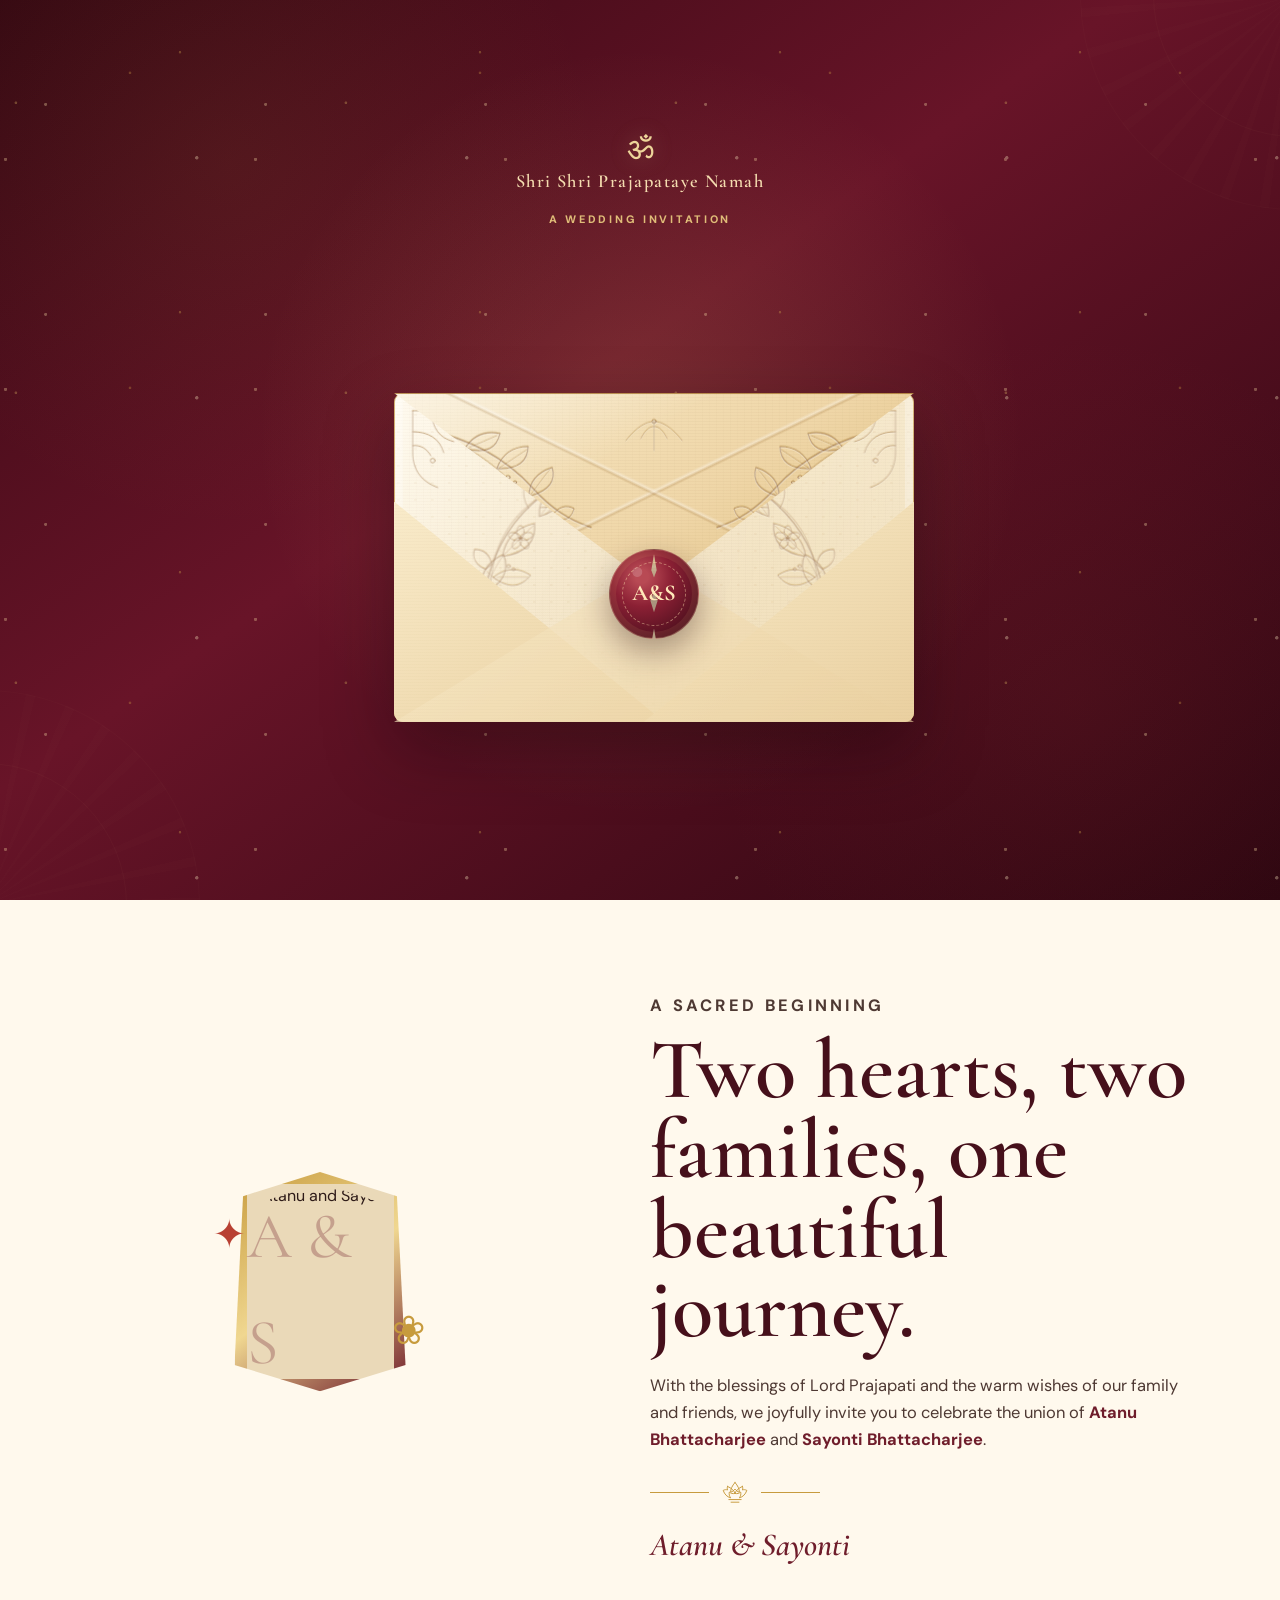
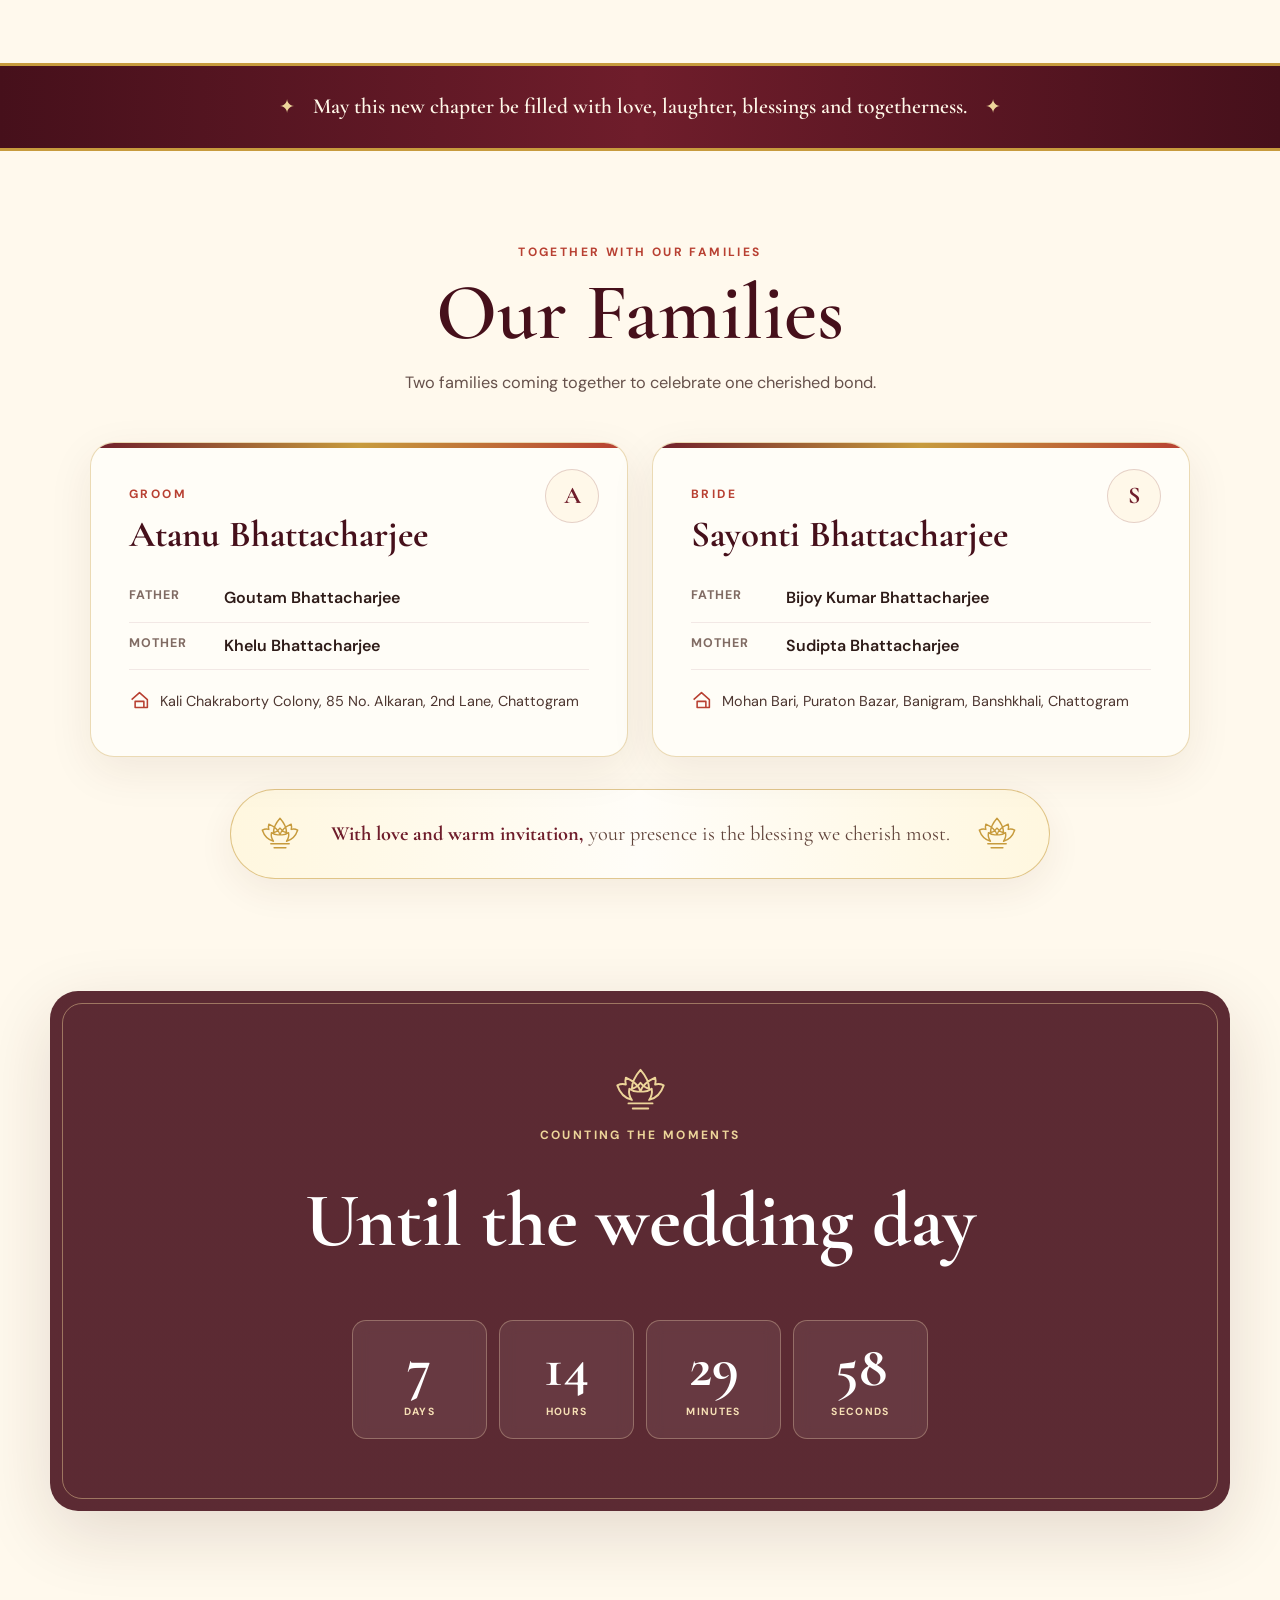
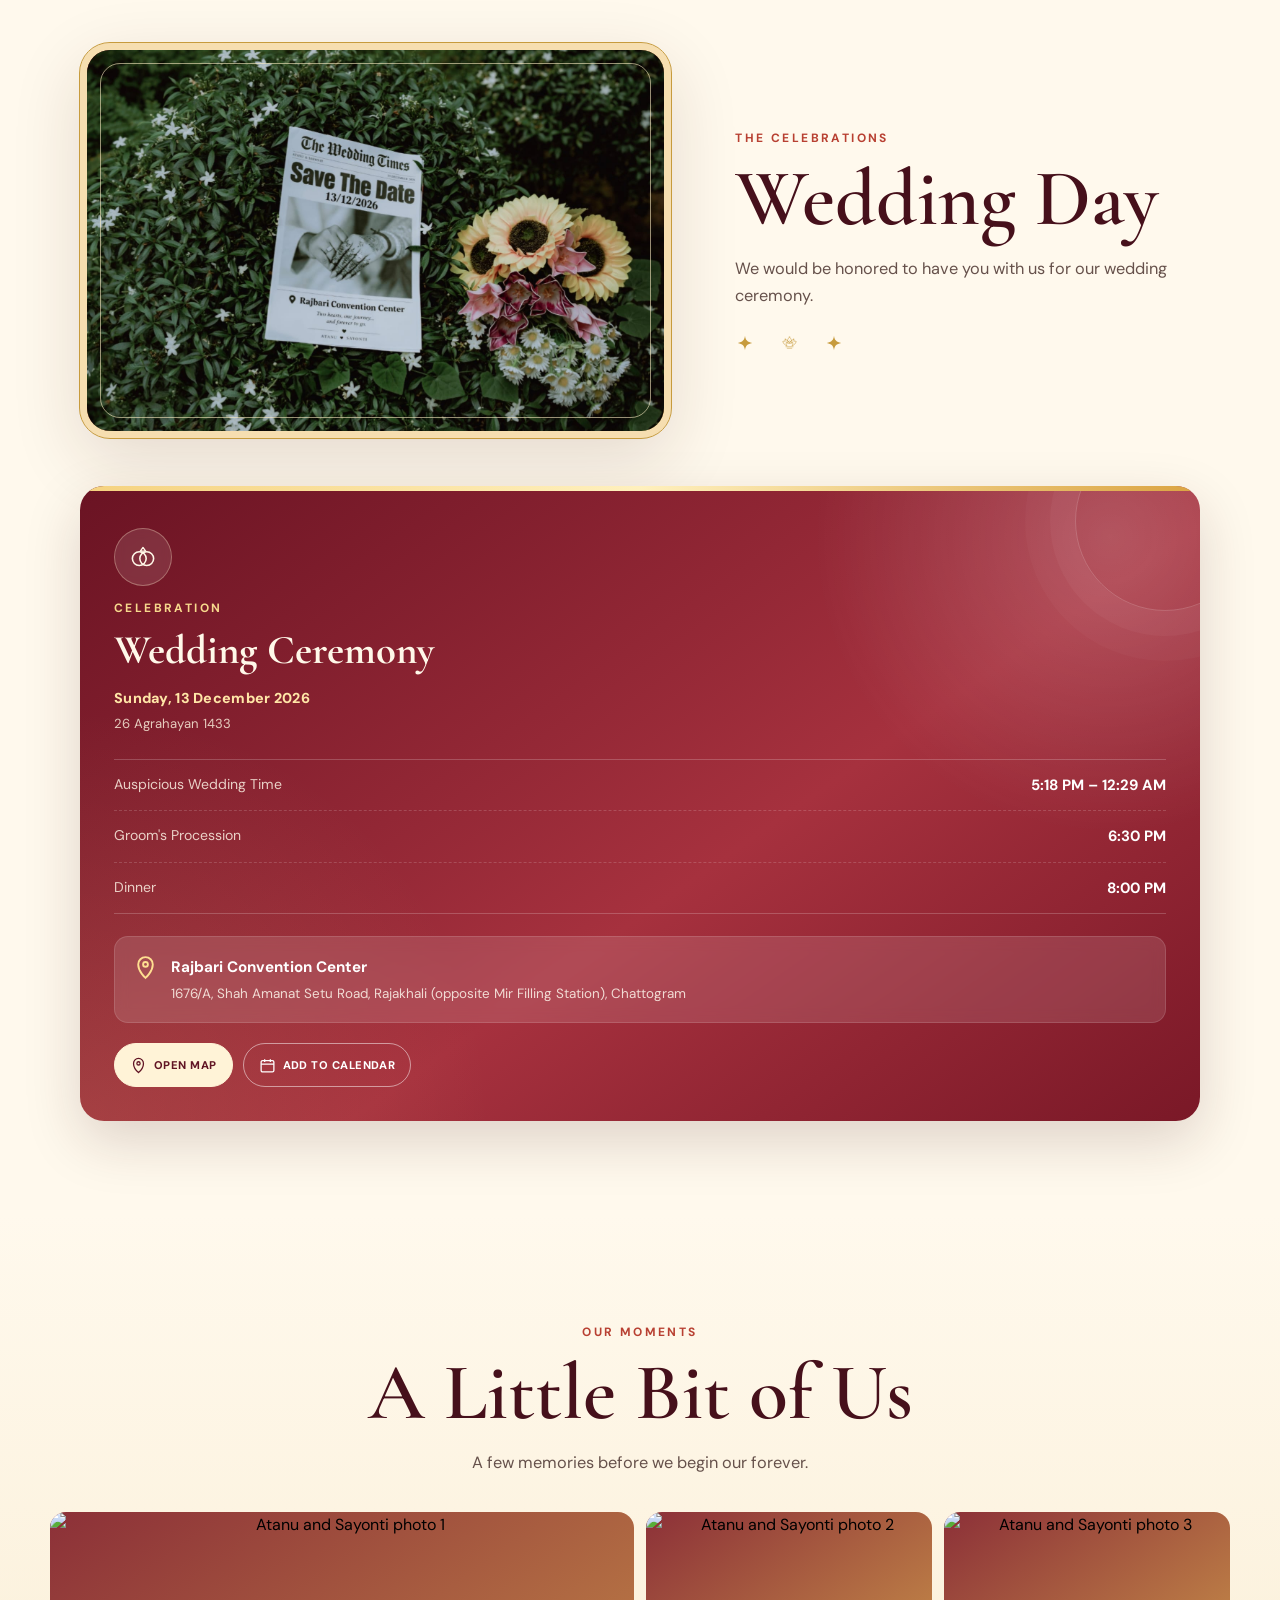
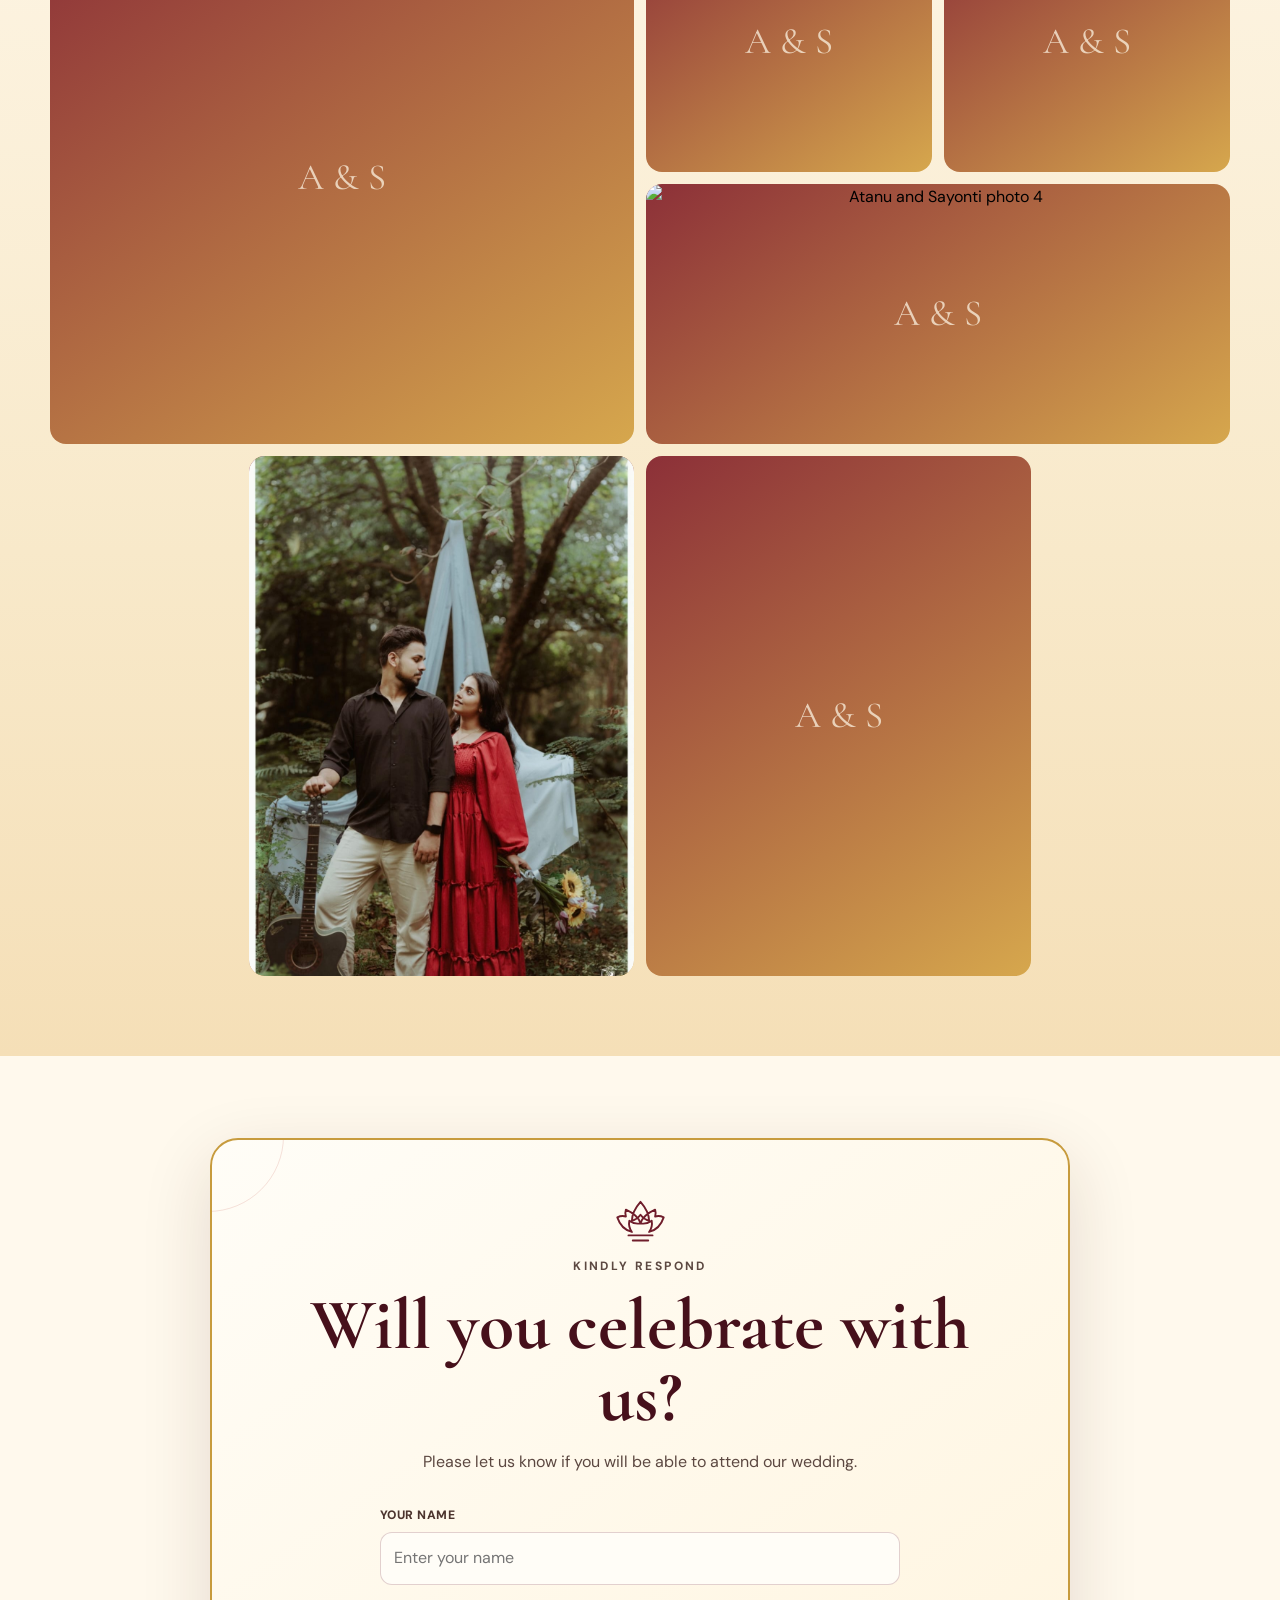
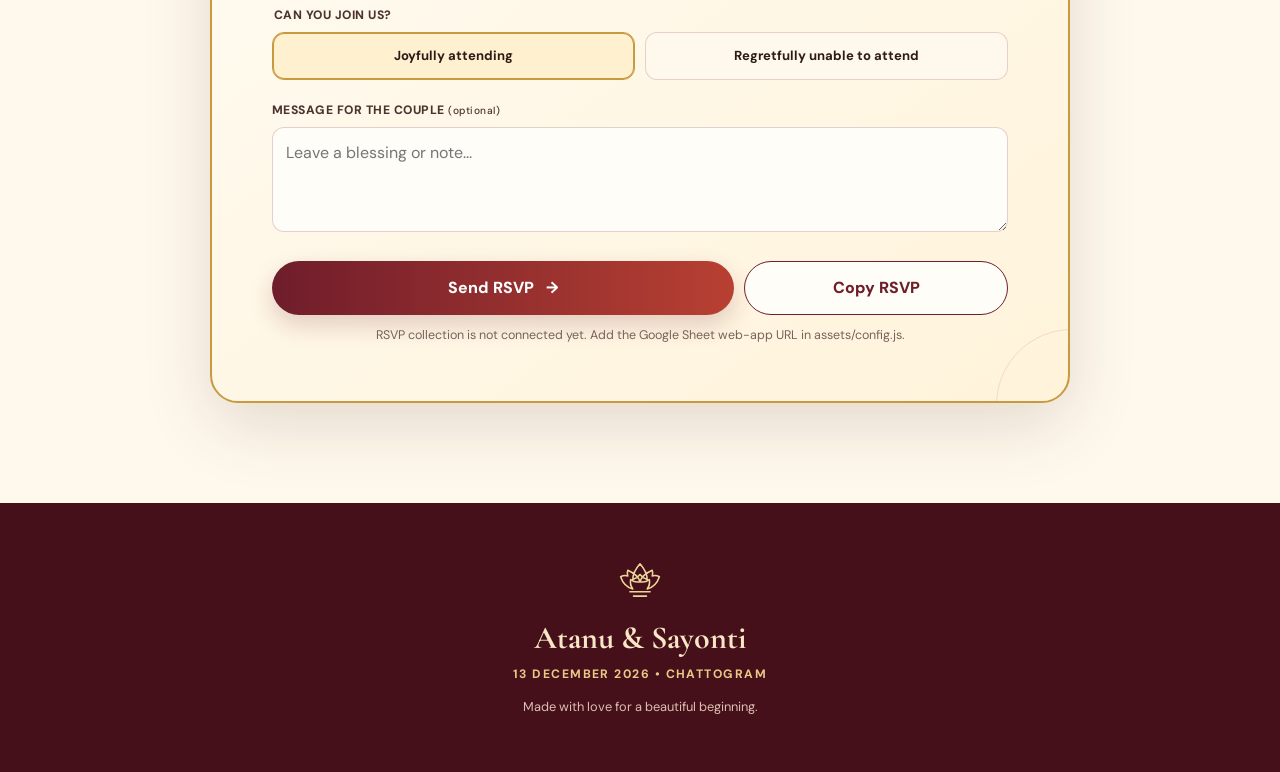
==== commit 58e354cd: "optimized for mobile" ====
--- a/index.html
+++ b/index.html
@@ -23,6 +23,7 @@
   <link rel="preconnect" href="https://fonts.gstatic.com" crossorigin>
   <link href="https://fonts.googleapis.com/css2?family=Cormorant+Garamond:ital,wght@0,500;0,600;0,700;1,600&family=DM+Sans:wght@400;500;600;700&display=swap" rel="stylesheet">
   <link rel="stylesheet" href="/assets/styles.css">
+  <link rel="stylesheet" href="/assets/mobile.css">
 </head>
 <body class="locked" data-invite="wedding">
   <div id="app"></div>
--- a/assets/styles.css
+++ b/assets/styles.css
@@ -1,1597 +1,61 @@
-:root {
-  --maroon: #6f1d2b;
-  --maroon-deep: #46101b;
-  --vermilion: #b84032;
-  --saffron: #d48b25;
-  --gold: #c79b3d;
-  --gold-light: #edd59a;
-  --ivory: #fff9ed;
-  --paper: #fffdf7;
-  --ink: #2e1b18;
-  --muted: #66514b;
-  --line: rgba(111, 29, 43, .18);
-  --shadow: 0 22px 70px rgba(67, 30, 22, .14)
-}
-
-* {
-  box-sizing: border-box
-}
-
-html {
-  scroll-behavior: smooth
-}
-
-body {
-  margin: 0;
-  background: var(--ivory);
-  color: var(--ink);
-  font-family: "DM Sans", system-ui, sans-serif;
-  font-weight: 400;
-  line-height: 1.65;
-  overflow-x: hidden
-}
-
-body.locked {
-  overflow: hidden
-}
-
-img {
-  display: block;
-  width: 100%
-}
-
-button,
-input,
-textarea {
-  font: inherit
-}
-
-a {
-  color: inherit
-}
-
-svg {
-  display: block;
-  width: 1em;
-  height: 1em
-}
-
-.section {
-  width: min(1100px, calc(100% - 34px));
-  margin: auto;
-  padding: 92px 0
-}
-
-.center {
-  text-align: center
-}
-
-.kicker {
-  margin: 0 0 .75rem;
-  color: var(--vermilion);
-  font-size: .75rem;
-  font-weight: 700;
-  letter-spacing: .2em;
-  text-transform: uppercase
-}
-
-.section-title {
-  margin: 0;
-  font-family: "Cormorant Garamond", Georgia, serif;
-  font-size: clamp(3rem, 7vw, 5rem);
-  font-weight: 600;
-  line-height: .95;
-  color: var(--maroon-deep)
-}
-
-.section-lead {
-  max-width: 680px;
-  margin: 1.2rem auto 0;
-  color: var(--muted);
-  font-size: 1.02rem
-}
+:root{
+  --maroon:#6f1d2b;--maroon-deep:#46101b;--vermilion:#b84032;--saffron:#d48b25;--gold:#c79b3d;--gold-light:#edd59a;
+  --ivory:#fff9ed;--paper:#fffdf7;--ink:#2e1b18;--muted:#66514b;--line:rgba(111,29,43,.18);--shadow:0 22px 70px rgba(67,30,22,.14)
+}
+*{box-sizing:border-box}html{scroll-behavior:smooth}body{margin:0;background:var(--ivory);color:var(--ink);font-family:"DM Sans",system-ui,sans-serif;font-weight:400;line-height:1.65;overflow-x:hidden}body.locked{overflow:hidden}img{display:block;width:100%}button,input,textarea{font:inherit}a{color:inherit}svg{display:block;width:1em;height:1em}
+.section{width:min(1100px,calc(100% - 34px));margin:auto;padding:92px 0}.center{text-align:center}.kicker{margin:0 0 .75rem;color:var(--vermilion);font-size:.75rem;font-weight:700;letter-spacing:.2em;text-transform:uppercase}.section-title{margin:0;font-family:"Cormorant Garamond",Georgia,serif;font-size:clamp(3rem,7vw,5rem);font-weight:600;line-height:.95;color:var(--maroon-deep)}.section-lead{max-width:680px;margin:1.2rem auto 0;color:var(--muted);font-size:1.02rem}
 
 /* Opening */
-.opening {
-  position: fixed;
-  inset: 0;
-  z-index: 1000;
-  display: grid;
-  place-content: center;
-  justify-items: center;
-  padding: 24px;
-  text-align: center;
-  background: radial-gradient(circle at 50% 38%, rgba(255, 255, 255, .7), transparent 20rem), radial-gradient(circle at 15% 15%, rgba(212, 139, 37, .14), transparent 18rem), linear-gradient(145deg, #fff7e3, #f5ddba);
-  transition: opacity .9s ease, visibility .9s ease
-}
-
-.opening:before,
-.opening:after {
-  content: "";
-  position: absolute;
-  left: 0;
-  right: 0;
-  height: 16px;
-  background: repeating-linear-gradient(90deg, var(--maroon) 0 22px, var(--gold) 22px 34px, var(--vermilion) 34px 48px)
-}
-
-.opening:before {
-  top: 0
-}
-
-.opening:after {
-  bottom: 0
-}
-
-.opening.opened {
-  opacity: 0;
-  visibility: hidden;
-  pointer-events: none
-}
-
-.opening-ornament {
-  width: 58px;
-  color: var(--maroon);
-  margin-bottom: 4px
-}
-
-.opening-ornament svg {
-  width: 100%;
-  height: auto
-}
-
-.sacred-line {
-  margin: .2rem 0 1rem;
-  color: var(--maroon);
-  font-family: "Cormorant Garamond", serif;
-  font-size: 1.15rem;
-  font-weight: 600;
-  letter-spacing: .06em
-}
-
-.opening-small,
-.opening-guest {
-  margin: 0 0 22px;
-  color: #5f4238;
-  font-size: .74rem;
-  font-weight: 700;
-  letter-spacing: .16em;
-  text-transform: uppercase
-}
-
-.envelope {
-  position: relative;
-  width: min(335px, 82vw);
-  aspect-ratio: 1.45;
-  border: 1px solid rgba(111, 29, 43, .14);
-  padding: 0;
-  cursor: pointer;
-  background: #f6e6c8;
-  box-shadow: 0 30px 75px rgba(83, 41, 25, .2);
-  border-radius: 4px;
-  overflow: visible;
-  transition: transform .3s ease
-}
-
-.envelope:hover {
-  transform: translateY(-4px)
-}
-
-.envelope:before,
-.envelope:after {
-  content: "";
-  position: absolute;
-  inset: 0
-}
-
-.envelope:before {
-  z-index: 2;
-  clip-path: polygon(0 0, 50% 57%, 100% 0);
-  background: #e9d0a4;
-  transform-origin: top;
-  transition: transform .9s cubic-bezier(.2, .75, .25, 1)
-}
-
-.envelope:after {
-  z-index: 1;
-  clip-path: polygon(0 100%, 0 0, 50% 58%, 100% 0, 100% 100%);
-  background: linear-gradient(135deg, #fff0d5, #e9ce9f)
-}
-
-.envelope.is-opening:before {
-  transform: rotateX(180deg)
-}
-
-.seal {
-  position: absolute;
-  z-index: 4;
-  left: 50%;
-  top: 50%;
-  display: grid;
-  place-items: center;
-  width: 78px;
-  height: 78px;
-  transform: translate(-50%, -50%);
-  border-radius: 50%;
-  color: #fff7e8;
-  background: radial-gradient(circle at 35% 30%, #b64b3e, var(--maroon) 72%);
-  box-shadow: 0 8px 20px rgba(72, 17, 28, .32), inset 0 0 0 5px rgba(255, 220, 155, .24);
-  font-family: "Cormorant Garamond", serif;
-  font-size: 1.38rem;
-  font-weight: 700;
-  transition: .55s
-}
-
-.seal:before {
-  content: "";
-  position: absolute;
-  inset: 8px;
-  border: 1px dashed rgba(255, 235, 199, .55);
-  border-radius: 50%
-}
-
-.envelope.is-opening .seal {
-  opacity: 0;
-  transform: translate(-50%, -50%) scale(.65)
-}
-
-.opening-names {
-  margin: 24px 0 0;
-  font-family: "Cormorant Garamond", serif;
-  font-size: 2.15rem;
-  font-weight: 600;
-  color: var(--maroon-deep)
-}
-
-.opening-names em {
-  color: var(--gold);
-  font-weight: 500
-}
-
-.tap {
-  margin: .35rem 0 0;
-  color: #765e55;
-  font-size: .75rem
-}
+.opening{position:fixed;inset:0;z-index:1000;display:grid;place-content:center;justify-items:center;padding:24px;text-align:center;background:radial-gradient(circle at 50% 38%,rgba(255,255,255,.7),transparent 20rem),radial-gradient(circle at 15% 15%,rgba(212,139,37,.14),transparent 18rem),linear-gradient(145deg,#fff7e3,#f5ddba);transition:opacity .9s ease,visibility .9s ease}.opening:before,.opening:after{content:"";position:absolute;left:0;right:0;height:16px;background:repeating-linear-gradient(90deg,var(--maroon) 0 22px,var(--gold) 22px 34px,var(--vermilion) 34px 48px)}.opening:before{top:0}.opening:after{bottom:0}.opening.opened{opacity:0;visibility:hidden;pointer-events:none}.opening-ornament{width:58px;color:var(--maroon);margin-bottom:4px}.opening-ornament svg{width:100%;height:auto}.sacred-line{margin:.2rem 0 1rem;color:var(--maroon);font-family:"Cormorant Garamond",serif;font-size:1.15rem;font-weight:600;letter-spacing:.06em}.opening-small,.opening-guest{margin:0 0 22px;color:#5f4238;font-size:.74rem;font-weight:700;letter-spacing:.16em;text-transform:uppercase}
+.envelope{position:relative;width:min(335px,82vw);aspect-ratio:1.45;border:1px solid rgba(111,29,43,.14);padding:0;cursor:pointer;background:#f6e6c8;box-shadow:0 30px 75px rgba(83,41,25,.2);border-radius:4px;overflow:visible;transition:transform .3s ease}.envelope:hover{transform:translateY(-4px)}.envelope:before,.envelope:after{content:"";position:absolute;inset:0}.envelope:before{z-index:2;clip-path:polygon(0 0,50% 57%,100% 0);background:#e9d0a4;transform-origin:top;transition:transform .9s cubic-bezier(.2,.75,.25,1)}.envelope:after{z-index:1;clip-path:polygon(0 100%,0 0,50% 58%,100% 0,100% 100%);background:linear-gradient(135deg,#fff0d5,#e9ce9f)}.envelope.is-opening:before{transform:rotateX(180deg)}
+.seal{position:absolute;z-index:4;left:50%;top:50%;display:grid;place-items:center;width:78px;height:78px;transform:translate(-50%,-50%);border-radius:50%;color:#fff7e8;background:radial-gradient(circle at 35% 30%,#b64b3e,var(--maroon) 72%);box-shadow:0 8px 20px rgba(72,17,28,.32),inset 0 0 0 5px rgba(255,220,155,.24);font-family:"Cormorant Garamond",serif;font-size:1.38rem;font-weight:700;transition:.55s}.seal:before{content:"";position:absolute;inset:8px;border:1px dashed rgba(255,235,199,.55);border-radius:50%}.envelope.is-opening .seal{opacity:0;transform:translate(-50%,-50%) scale(.65)}.opening-names{margin:24px 0 0;font-family:"Cormorant Garamond",serif;font-size:2.15rem;font-weight:600;color:var(--maroon-deep)}.opening-names em{color:var(--gold);font-weight:500}.tap{margin:.35rem 0 0;color:#765e55;font-size:.75rem}
 
 /* Hero */
-.hero {
-  position: relative;
-  min-height: 100svh;
-  display: grid;
-  place-items: center;
-  overflow: hidden;
-  color: #fff;
-  background: var(--maroon-deep)
-}
-
-.hero-bg {
-  position: absolute;
-  inset: 0;
-  background: var(--maroon-deep) url("/images/hero.jpg") center 38%/cover no-repeat;
-  transform: scale(1.025)
-}
-
-.hero:after {
-  content: "";
-  position: absolute;
-  inset: 0;
-  background: linear-gradient(to bottom, rgba(49, 10, 17, .62), rgba(55, 18, 20, .22) 36%, rgba(48, 9, 15, .76))
-}
-
-.hero-pattern {
-  position: absolute;
-  z-index: 1;
-  inset: 0;
-  opacity: .18;
-  background: radial-gradient(circle at 50% 50%, transparent 0 34px, rgba(255, 218, 143, .42) 35px 36px, transparent 37px), radial-gradient(circle at 50% 50%, transparent 0 65px, rgba(255, 218, 143, .2) 66px 67px, transparent 68px);
-  background-size: 180px 180px
-}
-
-.nav {
-  position: absolute;
-  z-index: 10;
-  top: 0;
-  left: 0;
-  right: 0;
-  display: flex;
-  justify-content: space-between;
-  align-items: center;
-  width: min(1180px, calc(100% - 36px));
-  margin: auto;
-  padding: 24px 0;
-  border-bottom: 1px solid rgba(255, 255, 255, .18)
-}
-
-.nav-mark {
-  font-family: "Cormorant Garamond", serif;
-  font-size: 1.65rem;
-  font-weight: 700;
-  text-decoration: none
-}
-
-.nav-links {
-  display: flex;
-  gap: 23px
-}
-
-.nav-links a {
-  font-size: .72rem;
-  font-weight: 700;
-  letter-spacing: .09em;
-  text-decoration: none;
-  text-transform: uppercase
-}
-
-.hero-content {
-  position: relative;
-  z-index: 3;
-  width: min(950px, calc(100% - 36px));
-  padding-top: 80px;
-  text-align: center
-}
-
-.hero-lotus {
-  width: 65px;
-  margin: 0 auto 18px;
-  color: var(--gold-light)
-}
-
-.hero-lotus svg {
-  width: 100%;
-  height: auto
-}
-
-.hero-kicker {
-  margin: 0 0 20px;
-  font-size: .75rem;
-  font-weight: 700;
-  letter-spacing: .22em;
-  text-transform: uppercase
-}
-
-.hero h1 {
-  margin: 0;
-  font-family: "Cormorant Garamond", Georgia, serif;
-  font-size: clamp(4.5rem, 15vw, 9.5rem);
-  font-weight: 600;
-  line-height: .76;
-  text-shadow: 0 8px 35px rgba(0, 0, 0, .25)
-}
-
-.hero h1 span {
-  display: block;
-  margin: .14em 0 .08em;
-  color: var(--gold-light);
-  font-size: .42em;
-  font-style: italic;
-  font-weight: 500
-}
-
-.hero-rule {
-  display: flex;
-  align-items: center;
-  justify-content: center;
-  gap: 14px;
-  margin-top: 35px
-}
-
-.hero-rule i {
-  width: 55px;
-  height: 1px;
-  background: rgba(255, 229, 179, .7)
-}
-
-.hero-rule b {
-  font-size: .82rem;
-  letter-spacing: .2em
-}
-
-.guest-ribbon {
-  display: inline-block;
-  margin-top: 28px;
-  padding: 10px 17px;
-  border: 1px solid rgba(255, 226, 170, .45);
-  border-radius: 999px;
-  background: rgba(70, 16, 27, .42);
-  backdrop-filter: blur(8px);
-  font-size: .85rem
-}
-
-.scroll-cue {
-  position: absolute;
-  z-index: 4;
-  bottom: 26px;
-  left: 50%;
-  transform: translateX(-50%);
-  color: #fff;
-  text-decoration: none;
-  font-size: .65rem;
-  font-weight: 700;
-  letter-spacing: .16em;
-  text-transform: uppercase;
-  white-space: nowrap
-}
-
-.scroll-cue span {
-  color: var(--gold-light)
-}
+.hero{position:relative;min-height:100svh;display:grid;place-items:center;overflow:hidden;color:#fff;background:var(--maroon-deep)}.hero-bg{position:absolute;inset:0;background:var(--maroon-deep) url("/images/hero.jpg") center 38%/cover no-repeat;transform:scale(1.025)}.hero:after{content:"";position:absolute;inset:0;background:linear-gradient(to bottom,rgba(49,10,17,.62),rgba(55,18,20,.22) 36%,rgba(48,9,15,.76))}.hero-pattern{position:absolute;z-index:1;inset:0;opacity:.18;background:radial-gradient(circle at 50% 50%,transparent 0 34px,rgba(255,218,143,.42) 35px 36px,transparent 37px),radial-gradient(circle at 50% 50%,transparent 0 65px,rgba(255,218,143,.2) 66px 67px,transparent 68px);background-size:180px 180px}
+.nav{position:absolute;z-index:10;top:0;left:0;right:0;display:flex;justify-content:space-between;align-items:center;width:min(1180px,calc(100% - 36px));margin:auto;padding:24px 0;border-bottom:1px solid rgba(255,255,255,.18)}.nav-mark{font-family:"Cormorant Garamond",serif;font-size:1.65rem;font-weight:700;text-decoration:none}.nav-links{display:flex;gap:23px}.nav-links a{font-size:.72rem;font-weight:700;letter-spacing:.09em;text-decoration:none;text-transform:uppercase}.hero-content{position:relative;z-index:3;width:min(950px,calc(100% - 36px));padding-top:80px;text-align:center}.hero-lotus{width:65px;margin:0 auto 18px;color:var(--gold-light)}.hero-lotus svg{width:100%;height:auto}.hero-kicker{margin:0 0 20px;font-size:.75rem;font-weight:700;letter-spacing:.22em;text-transform:uppercase}.hero h1{margin:0;font-family:"Cormorant Garamond",Georgia,serif;font-size:clamp(4.5rem,15vw,9.5rem);font-weight:600;line-height:.76;text-shadow:0 8px 35px rgba(0,0,0,.25)}.hero h1 span{display:block;margin:.14em 0 .08em;color:var(--gold-light);font-size:.42em;font-style:italic;font-weight:500}.hero-rule{display:flex;align-items:center;justify-content:center;gap:14px;margin-top:35px}.hero-rule i{width:55px;height:1px;background:rgba(255,229,179,.7)}.hero-rule b{font-size:.82rem;letter-spacing:.2em}.guest-ribbon{display:inline-block;margin-top:28px;padding:10px 17px;border:1px solid rgba(255,226,170,.45);border-radius:999px;background:rgba(70,16,27,.42);backdrop-filter:blur(8px);font-size:.85rem}.scroll-cue{position:absolute;z-index:4;bottom:26px;left:50%;transform:translateX(-50%);color:#fff;text-decoration:none;font-size:.65rem;font-weight:700;letter-spacing:.16em;text-transform:uppercase;white-space:nowrap}.scroll-cue span{color:var(--gold-light)}
 
 /* Intro */
-.intro-section {
-  display: grid;
-  grid-template-columns: .92fr 1.08fr;
-  gap: clamp(45px, 8vw, 100px);
-  align-items: center
-}
-
-.intro-photo {
-  position: relative;
-  max-width: 460px;
-  margin: auto
-}
-
-.photo-frame {
-  position: relative;
-  aspect-ratio: .78;
-  padding: 11px;
-  background: linear-gradient(145deg, var(--gold), #f0d790, var(--maroon));
-  clip-path: polygon(50% 0, 95% 11%, 100% 88%, 50% 100%, 0 88%, 5% 11%);
-  filter: drop-shadow(0 24px 32px rgba(81, 40, 28, .15))
-}
-
-.photo-frame:before {
-  content: "A & S";
-  position: absolute;
-  inset: 12px;
-  display: grid;
-  place-items: center;
-  background: #ead9b8;
-  color: rgba(111, 29, 43, .3);
-  font-family: "Cormorant Garamond", serif;
-  font-size: 4rem
-}
-
-.photo-frame img {
-  position: relative;
-  height: 100%;
-  object-fit: cover;
-  clip-path: polygon(50% 0, 95% 11%, 100% 88%, 50% 100%, 0 88%, 5% 11%)
-}
-
-.photo-flower {
-  position: absolute;
-  color: var(--vermilion);
-  font-size: 2.5rem
-}
-
-.flower-one {
-  left: -22px;
-  top: 13%
-}
-
-.flower-two {
-  right: -20px;
-  bottom: 13%;
-  color: var(--gold)
-}
-
-.intro-copy h2 {
-  margin: 0 0 22px;
-  color: var(--maroon-deep);
-  font-family: "Cormorant Garamond", serif;
-  font-size: clamp(3rem, 7vw, 5.3rem);
-  font-weight: 600;
-  line-height: .94
-}
-
-.intro-copy p {
-  color: #4e3933;
-  font-size: 1.03rem
-}
-
-.intro-copy strong {
-  color: var(--maroon);
-  font-weight: 700
-}
-
-.signature {
-  margin: 0;
-  color: var(--maroon) !important;
-  font-family: "Cormorant Garamond", serif;
-  font-size: 2rem !important;
-  font-style: italic;
-  font-weight: 600
-}
-
-.mini-ornament {
-  display: flex;
-  align-items: center;
-  gap: 12px;
-  width: 170px;
-  margin: 25px 0 12px;
-  color: var(--gold)
-}
-
-.mini-ornament span {
-  flex: 1;
-  height: 1px;
-  background: var(--gold)
-}
-
-.mini-ornament svg {
-  width: 28px;
-  height: 28px
-}
+.intro-section{display:grid;grid-template-columns:.92fr 1.08fr;gap:clamp(45px,8vw,100px);align-items:center}.intro-photo{position:relative;max-width:460px;margin:auto}.photo-frame{position:relative;aspect-ratio:.78;padding:11px;background:linear-gradient(145deg,var(--gold),#f0d790,var(--maroon));clip-path:polygon(50% 0,95% 11%,100% 88%,50% 100%,0 88%,5% 11%);filter:drop-shadow(0 24px 32px rgba(81,40,28,.15))}.photo-frame:before{content:"A & S";position:absolute;inset:12px;display:grid;place-items:center;background:#ead9b8;color:rgba(111,29,43,.3);font-family:"Cormorant Garamond",serif;font-size:4rem}.photo-frame img{position:relative;height:100%;object-fit:cover;clip-path:polygon(50% 0,95% 11%,100% 88%,50% 100%,0 88%,5% 11%)}.photo-flower{position:absolute;color:var(--vermilion);font-size:2.5rem}.flower-one{left:-22px;top:13%}.flower-two{right:-20px;bottom:13%;color:var(--gold)}.intro-copy h2{margin:0 0 22px;color:var(--maroon-deep);font-family:"Cormorant Garamond",serif;font-size:clamp(3rem,7vw,5.3rem);font-weight:600;line-height:.94}.intro-copy p{color:#4e3933;font-size:1.03rem}.intro-copy strong{color:var(--maroon);font-weight:700}.signature{margin:0;color:var(--maroon)!important;font-family:"Cormorant Garamond",serif;font-size:2rem!important;font-style:italic;font-weight:600}.mini-ornament{display:flex;align-items:center;gap:12px;width:170px;margin:25px 0 12px;color:var(--gold)}.mini-ornament span{flex:1;height:1px;background:var(--gold)}.mini-ornament svg{width:28px;height:28px}
 
 /* Blessing band */
-.blessing-band {
-  padding: 23px 20px;
-  color: #fff8e9;
-  background: linear-gradient(90deg, var(--maroon-deep), var(--maroon), var(--maroon-deep));
-  border-top: 3px solid var(--gold);
-  border-bottom: 3px solid var(--gold)
-}
-
-.blessing-inner {
-  display: flex;
-  align-items: center;
-  justify-content: center;
-  gap: 18px;
-  max-width: 950px;
-  margin: auto;
-  text-align: center
-}
-
-.blessing-inner span {
-  color: var(--gold-light);
-  font-size: 1.2rem
-}
-
-.blessing-inner p {
-  margin: 0;
-  font-family: "Cormorant Garamond", serif;
-  font-size: 1.35rem;
-  font-weight: 600
-}
+.blessing-band{padding:23px 20px;color:#fff8e9;background:linear-gradient(90deg,var(--maroon-deep),var(--maroon),var(--maroon-deep));border-top:3px solid var(--gold);border-bottom:3px solid var(--gold)}.blessing-inner{display:flex;align-items:center;justify-content:center;gap:18px;max-width:950px;margin:auto;text-align:center}.blessing-inner span{color:var(--gold-light);font-size:1.2rem}.blessing-inner p{margin:0;font-family:"Cormorant Garamond",serif;font-size:1.35rem;font-weight:600}
 
 /* Families */
-.family-grid {
-  display: grid;
-  grid-template-columns: 1fr 1fr;
-  gap: 24px;
-  margin-top: 45px
-}
-
-.family-card {
-  position: relative;
-  padding: 42px 38px;
-  text-align: left;
-  background: var(--paper);
-  border: 1px solid rgba(199, 155, 61, .36);
-  border-radius: 24px;
-  box-shadow: 0 14px 45px rgba(74, 35, 25, .08);
-  overflow: hidden
-}
-
-.family-card:before {
-  content: "";
-  position: absolute;
-  top: 0;
-  left: 0;
-  right: 0;
-  height: 5px;
-  background: linear-gradient(90deg, var(--maroon), var(--gold), var(--vermilion))
-}
-
-.family-symbol {
-  position: absolute;
-  right: 28px;
-  top: 26px;
-  width: 54px;
-  height: 54px;
-  display: grid;
-  place-items: center;
-  border: 1px solid rgba(111, 29, 43, .18);
-  border-radius: 50%;
-  color: var(--maroon);
-  background: #fff8e9;
-  font-family: "Cormorant Garamond", serif;
-  font-size: 1.5rem;
-  font-weight: 700
-}
-
-.family-card h3 {
-  margin: 0 0 22px;
-  color: var(--maroon-deep);
-  font-family: "Cormorant Garamond", serif;
-  font-size: 2.3rem;
-  line-height: 1
-}
-
-.family-card dl {
-  margin: 0
-}
-
-.family-card dl div {
-  display: grid;
-  grid-template-columns: 80px 1fr;
-  gap: 15px;
-  padding: 10px 0;
-  border-bottom: 1px solid rgba(111, 29, 43, .09)
-}
-
-.family-card dt {
-  color: #806b63;
-  font-size: .78rem;
-  font-weight: 700;
-  text-transform: uppercase;
-  letter-spacing: .08em
-}
-
-.family-card dd {
-  margin: 0;
-  color: var(--ink);
-  font-weight: 600
-}
-
-.family-address {
-  display: flex;
-  gap: 10px;
-  margin-top: 20px;
-  color: #4d3630;
-  font-size: .9rem
-}
-
-.family-address svg {
-  flex: 0 0 21px;
-  width: 21px;
-  height: 21px;
-  color: var(--vermilion)
-}
-
-.host-card {
-  position: relative;
-  max-width: 850px;
-  margin: 30px auto 0;
-  padding: 40px 34px 34px;
-  background: linear-gradient(145deg, #fff9e9, #fffdf8);
-  border: 2px solid var(--gold);
-  border-radius: 22px;
-  box-shadow: var(--shadow);
-  overflow: hidden
-}
-
-.host-card:before,
-.host-card:after {
-  content: "❦";
-  position: absolute;
-  color: rgba(184, 64, 50, .12);
-  font-family: Georgia, serif;
-  font-size: 8rem
-}
-
-.host-card:before {
-  left: -15px;
-  bottom: -65px
-}
-
-.host-card:after {
-  right: -15px;
-  top: -65px;
-  transform: rotate(180deg)
-}
-
-.host-icon {
-  width: 55px;
-  margin: 0 auto 8px;
-  color: var(--maroon)
-}
-
-.host-icon svg {
-  width: 100%;
-  height: auto
-}
-
-.host-card h3 {
-  position: relative;
-  margin: 0;
-  color: var(--maroon-deep);
-  font-family: "Cormorant Garamond", serif;
-  font-size: 2rem
-}
-
-.host-list {
-  position: relative;
-  display: grid;
-  grid-template-columns: repeat(3, 1fr);
-  gap: 10px;
-  margin-top: 25px
-}
-
-.host-person {
-  padding: 15px 10px;
-  border-right: 1px solid rgba(111, 29, 43, .12)
-}
-
-.host-person:last-child {
-  border-right: 0
-}
-
-.host-person strong {
-  display: block;
-  color: var(--maroon);
-  font-family: "Cormorant Garamond", serif;
-  font-size: 1.25rem
-}
-
-.host-person span {
-  color: #735e57;
-  font-size: .78rem;
-  font-weight: 600
-}
+.family-grid{display:grid;grid-template-columns:1fr 1fr;gap:24px;margin-top:45px}.family-card{position:relative;padding:42px 38px;text-align:left;background:var(--paper);border:1px solid rgba(199,155,61,.36);border-radius:24px;box-shadow:0 14px 45px rgba(74,35,25,.08);overflow:hidden}.family-card:before{content:"";position:absolute;top:0;left:0;right:0;height:5px;background:linear-gradient(90deg,var(--maroon),var(--gold),var(--vermilion))}.family-symbol{position:absolute;right:28px;top:26px;width:54px;height:54px;display:grid;place-items:center;border:1px solid rgba(111,29,43,.18);border-radius:50%;color:var(--maroon);background:#fff8e9;font-family:"Cormorant Garamond",serif;font-size:1.5rem;font-weight:700}.family-card h3{margin:0 0 22px;color:var(--maroon-deep);font-family:"Cormorant Garamond",serif;font-size:2.3rem;line-height:1}.family-card dl{margin:0}.family-card dl div{display:grid;grid-template-columns:80px 1fr;gap:15px;padding:10px 0;border-bottom:1px solid rgba(111,29,43,.09)}.family-card dt{color:#806b63;font-size:.78rem;font-weight:700;text-transform:uppercase;letter-spacing:.08em}.family-card dd{margin:0;color:var(--ink);font-weight:600}.family-address{display:flex;gap:10px;margin-top:20px;color:#4d3630;font-size:.9rem}.family-address svg{flex:0 0 21px;width:21px;height:21px;color:var(--vermilion)}
+.host-card{position:relative;max-width:850px;margin:30px auto 0;padding:40px 34px 34px;background:linear-gradient(145deg,#fff9e9,#fffdf8);border:2px solid var(--gold);border-radius:22px;box-shadow:var(--shadow);overflow:hidden}.host-card:before,.host-card:after{content:"❦";position:absolute;color:rgba(184,64,50,.12);font-family:Georgia,serif;font-size:8rem}.host-card:before{left:-15px;bottom:-65px}.host-card:after{right:-15px;top:-65px;transform:rotate(180deg)}.host-icon{width:55px;margin:0 auto 8px;color:var(--maroon)}.host-icon svg{width:100%;height:auto}.host-card h3{position:relative;margin:0;color:var(--maroon-deep);font-family:"Cormorant Garamond",serif;font-size:2rem}.host-list{position:relative;display:grid;grid-template-columns:repeat(3,1fr);gap:10px;margin-top:25px}.host-person{padding:15px 10px;border-right:1px solid rgba(111,29,43,.12)}.host-person:last-child{border-right:0}.host-person strong{display:block;color:var(--maroon);font-family:"Cormorant Garamond",serif;font-size:1.25rem}.host-person span{color:#735e57;font-size:.78rem;font-weight:600}
 
 /* Countdown */
-.countdown-section {
-  position: relative;
-  width: min(1180px, calc(100% - 24px));
-  margin: 20px auto 40px;
-  padding: 72px 24px;
-  color: #fff;
-  background: linear-gradient(rgba(69, 14, 25, .88), rgba(69, 14, 25, .88)), url("/images/pic-1.jpg") center/cover;
-  border-radius: 28px;
-  box-shadow: var(--shadow);
-  text-align: center;
-  overflow: hidden
-}
-
-.countdown-section:before {
-  content: "";
-  position: absolute;
-  inset: 12px;
-  border: 1px solid rgba(239, 211, 154, .45);
-  border-radius: 20px;
-  pointer-events: none
-}
-
-.countdown-ornament {
-  position: relative;
-  width: 55px;
-  margin: 0 auto 8px;
-  color: var(--gold-light)
-}
-
-.countdown-ornament svg {
-  width: 100%;
-  height: auto
-}
-
-.countdown-section .kicker {
-  color: var(--gold-light)
-}
-
-.countdown-section h2 {
-  position: relative;
-  margin: 0;
-  font-family: "Cormorant Garamond", serif;
-  font-size: clamp(2.8rem, 7vw, 4.8rem)
-}
-
-.countdown {
-  position: relative;
-  display: grid;
-  grid-template-columns: repeat(4, minmax(72px, 135px));
-  justify-content: center;
-  gap: 12px;
-  margin-top: 35px
-}
-
-.time-box {
-  padding: 18px 8px;
-  border: 1px solid rgba(255, 232, 190, .3);
-  border-radius: 14px;
-  background: rgba(255, 255, 255, .07);
-  backdrop-filter: blur(7px)
-}
-
-.time-box strong {
-  display: block;
-  font-family: "Cormorant Garamond", serif;
-  font-size: clamp(2.2rem, 7vw, 3.6rem);
-  line-height: 1
-}
-
-.time-box span {
-  display: block;
-  margin-top: 7px;
-  color: #f6dfb5;
-  font-size: .65rem;
-  font-weight: 700;
-  letter-spacing: .13em;
-  text-transform: uppercase
-}
-
-.celebration-arrived {
-  grid-column: 1/-1
-}
+.countdown-section{position:relative;width:min(1180px,calc(100% - 24px));margin:20px auto 40px;padding:72px 24px;color:#fff;background:linear-gradient(rgba(69,14,25,.88),rgba(69,14,25,.88)),url("/images/pic-1.jpg") center/cover;border-radius:28px;box-shadow:var(--shadow);text-align:center;overflow:hidden}.countdown-section:before{content:"";position:absolute;inset:12px;border:1px solid rgba(239,211,154,.45);border-radius:20px;pointer-events:none}.countdown-ornament{position:relative;width:55px;margin:0 auto 8px;color:var(--gold-light)}.countdown-ornament svg{width:100%;height:auto}.countdown-section .kicker{color:var(--gold-light)}.countdown-section h2{position:relative;margin:0;font-family:"Cormorant Garamond",serif;font-size:clamp(2.8rem,7vw,4.8rem)}.countdown{position:relative;display:grid;grid-template-columns:repeat(4,minmax(72px,135px));justify-content:center;gap:12px;margin-top:35px}.time-box{padding:18px 8px;border:1px solid rgba(255,232,190,.3);border-radius:14px;background:rgba(255,255,255,.07);backdrop-filter:blur(7px)}.time-box strong{display:block;font-family:"Cormorant Garamond",serif;font-size:clamp(2.2rem,7vw,3.6rem);line-height:1}.time-box span{display:block;margin-top:7px;color:#f6dfb5;font-size:.65rem;font-weight:700;letter-spacing:.13em;text-transform:uppercase}.celebration-arrived{grid-column:1/-1}
 
 /* Events */
-.event-grid {
-  display: grid;
-  grid-template-columns: repeat(auto-fit, minmax(290px, 1fr));
-  gap: 24px;
-  margin-top: 45px
-}
-
-.event-card {
-  position: relative;
-  padding: 42px 34px 34px;
-  background: var(--paper);
-  border: 1px solid rgba(199, 155, 61, .36);
-  border-radius: 24px;
-  box-shadow: 0 18px 50px rgba(80, 38, 27, .09);
-  text-align: left;
-  overflow: hidden
-}
-
-.event-card:before {
-  content: "";
-  position: absolute;
-  top: 0;
-  left: 0;
-  right: 0;
-  height: 6px;
-  background: linear-gradient(90deg, var(--maroon), var(--gold), var(--vermilion))
-}
-
-.event-icon {
-  width: 58px;
-  height: 58px;
-  display: grid;
-  place-items: center;
-  margin-bottom: 13px;
-  border-radius: 50%;
-  color: var(--maroon);
-  background: #fff3d9;
-  border: 1px solid rgba(199, 155, 61, .45)
-}
-
-.event-icon svg {
-  width: 34px;
-  height: 34px
-}
-
-.event-card h3 {
-  margin: 0;
-  color: var(--maroon-deep);
-  font-family: "Cormorant Garamond", serif;
-  font-size: 2.55rem;
-  line-height: 1
-}
-
-.event-date {
-  margin: 16px 0 0;
-  color: var(--vermilion);
-  font-size: .9rem;
-  font-weight: 800;
-  letter-spacing: .02em
-}
-
-.event-subdate {
-  margin: 2px 0 0;
-  color: #725b54;
-  font-size: .82rem
-}
-
-.schedule {
-  margin: 24px 0 22px;
-  border-top: 1px solid var(--line);
-  border-bottom: 1px solid var(--line)
-}
-
-.schedule-row {
-  display: flex;
-  justify-content: space-between;
-  gap: 16px;
-  padding: 11px 0;
-  border-bottom: 1px dashed rgba(111, 29, 43, .12);
-  color: #5a413a;
-  font-size: .88rem
-}
-
-.schedule-row:last-child {
-  border-bottom: 0
-}
-
-.schedule-row strong {
-  color: var(--ink);
-  text-align: right
-}
-
-.coming-soon {
-  margin: 22px 0;
-  color: #604a43;
-  font-weight: 600
-}
-
-.venue-block {
-  display: flex;
-  gap: 13px;
-  align-items: flex-start;
-  padding: 18px;
-  border-radius: 14px;
-  background: #fff6e4
-}
-
-.venue-icon {
-  flex: 0 0 25px;
-  color: var(--vermilion)
-}
-
-.venue-icon svg {
-  width: 25px;
-  height: 25px
-}
-
-.venue-block strong {
-  display: block;
-  color: var(--maroon-deep);
-  font-size: .95rem
-}
-
-.venue-block p {
-  margin: 4px 0 0;
-  color: #5c4942;
-  font-size: .84rem;
-  line-height: 1.5
-}
-
-.event-actions {
-  display: flex;
-  flex-wrap: wrap;
-  gap: 10px;
-  margin-top: 20px
-}
-
-.btn {
-  display: inline-flex;
-  align-items: center;
-  gap: 7px;
-  justify-content: center;
-  min-height: 44px;
-  padding: 10px 15px;
-  border: 1px solid var(--maroon);
-  border-radius: 999px;
-  color: #fff;
-  background: var(--maroon);
-  cursor: pointer;
-  font-size: .7rem;
-  font-weight: 800;
-  letter-spacing: .04em;
-  text-decoration: none;
-  text-transform: uppercase;
-  transition: .2s
-}
-
-.btn:hover {
-  transform: translateY(-2px);
-  box-shadow: 0 8px 20px rgba(111, 29, 43, .15)
-}
-
-.btn svg {
-  width: 17px;
-  height: 17px
-}
-
-.btn-outline {
-  color: var(--maroon);
-  background: transparent
-}
+.event-grid{display:grid;grid-template-columns:repeat(auto-fit,minmax(290px,1fr));gap:24px;margin-top:45px}.event-card{position:relative;padding:42px 34px 34px;background:var(--paper);border:1px solid rgba(199,155,61,.36);border-radius:24px;box-shadow:0 18px 50px rgba(80,38,27,.09);text-align:left;overflow:hidden}.event-card:before{content:"";position:absolute;top:0;left:0;right:0;height:6px;background:linear-gradient(90deg,var(--maroon),var(--gold),var(--vermilion))}.event-icon{width:58px;height:58px;display:grid;place-items:center;margin-bottom:13px;border-radius:50%;color:var(--maroon);background:#fff3d9;border:1px solid rgba(199,155,61,.45)}.event-icon svg{width:34px;height:34px}.event-card h3{margin:0;color:var(--maroon-deep);font-family:"Cormorant Garamond",serif;font-size:2.55rem;line-height:1}.event-date{margin:16px 0 0;color:var(--vermilion);font-size:.9rem;font-weight:800;letter-spacing:.02em}.event-subdate{margin:2px 0 0;color:#725b54;font-size:.82rem}.schedule{margin:24px 0 22px;border-top:1px solid var(--line);border-bottom:1px solid var(--line)}.schedule-row{display:flex;justify-content:space-between;gap:16px;padding:11px 0;border-bottom:1px dashed rgba(111,29,43,.12);color:#5a413a;font-size:.88rem}.schedule-row:last-child{border-bottom:0}.schedule-row strong{color:var(--ink);text-align:right}.coming-soon{margin:22px 0;color:#604a43;font-weight:600}.venue-block{display:flex;gap:13px;align-items:flex-start;padding:18px;border-radius:14px;background:#fff6e4}.venue-icon{flex:0 0 25px;color:var(--vermilion)}.venue-icon svg{width:25px;height:25px}.venue-block strong{display:block;color:var(--maroon-deep);font-size:.95rem}.venue-block p{margin:4px 0 0;color:#5c4942;font-size:.84rem;line-height:1.5}.event-actions{display:flex;flex-wrap:wrap;gap:10px;margin-top:20px}.btn{display:inline-flex;align-items:center;gap:7px;justify-content:center;min-height:44px;padding:10px 15px;border:1px solid var(--maroon);border-radius:999px;color:#fff;background:var(--maroon);cursor:pointer;font-size:.7rem;font-weight:800;letter-spacing:.04em;text-decoration:none;text-transform:uppercase;transition:.2s}.btn:hover{transform:translateY(-2px);box-shadow:0 8px 20px rgba(111,29,43,.15)}.btn svg{width:17px;height:17px}.btn-outline{color:var(--maroon);background:transparent}
 
 /* Gallery */
-.gallery-section {
-  padding: 18px 0 80px;
-  background: linear-gradient(180deg, transparent, #f8e9ca 65%, #f5dfb7)
-}
-
-.gallery-heading {
-  padding-bottom: 35px
-}
-
-.gallery {
-  display: grid;
-  grid-template-columns: 1.3fr .7fr .7fr;
-  grid-template-rows: 275px 275px;
-  gap: 12px;
-  width: min(1180px, calc(100% - 24px));
-  margin: auto
-}
-
-.gallery button {
-  position: relative;
-  padding: 0;
-  overflow: hidden;
-  border: 0;
-  border-radius: 16px;
-  background: linear-gradient(145deg, #8c3038, #d6a74d);
-  cursor: zoom-in
-}
-
-.gallery button:before {
-  content: "A & S";
-  position: absolute;
-  inset: 0;
-  display: grid;
-  place-items: center;
-  color: rgba(255, 248, 232, .72);
-  font-family: "Cormorant Garamond", serif;
-  font-size: 2.3rem
-}
-
-.gallery button:first-child {
-  grid-row: 1/span 2
-}
-
-.gallery button:last-child {
-  grid-column: 2/span 2
-}
-
-.gallery img {
-  position: relative;
-  height: 100%;
-  object-fit: cover;
-  transition: transform .45s ease
-}
-
-.gallery button:hover img {
-  transform: scale(1.04)
-}
+.gallery-section{padding:18px 0 80px;background:linear-gradient(180deg,transparent,#f8e9ca 65%,#f5dfb7)}.gallery-heading{padding-bottom:35px}.gallery{display:grid;grid-template-columns:1.3fr .7fr .7fr;grid-template-rows:275px 275px;gap:12px;width:min(1180px,calc(100% - 24px));margin:auto}.gallery button{position:relative;padding:0;overflow:hidden;border:0;border-radius:16px;background:linear-gradient(145deg,#8c3038,#d6a74d);cursor:zoom-in}.gallery button:before{content:"A & S";position:absolute;inset:0;display:grid;place-items:center;color:rgba(255,248,232,.72);font-family:"Cormorant Garamond",serif;font-size:2.3rem}.gallery button:first-child{grid-row:1/span 2}.gallery button:last-child{grid-column:2/span 2}.gallery img{position:relative;height:100%;object-fit:cover;transition:transform .45s ease}.gallery button:hover img{transform:scale(1.04)}
 
 /* RSVP */
-.rsvp-section {
-  padding-top: 82px;
-  padding-bottom: 100px
-}
-
-.rsvp-card {
-  position: relative;
-  max-width: 860px;
-  margin: auto;
-  padding: 55px clamp(22px, 6vw, 60px);
-  text-align: center;
-  background: var(--paper);
-  border: 2px solid var(--gold);
-  border-radius: 28px;
-  box-shadow: var(--shadow);
-  overflow: hidden
-}
-
-.rsvp-card:before,
-.rsvp-card:after {
-  content: "";
-  position: absolute;
-  width: 150px;
-  height: 150px;
-  border: 1px solid rgba(184, 64, 50, .15);
-  border-radius: 50%
-}
-
-.rsvp-card:before {
-  left: -80px;
-  top: -80px
-}
-
-.rsvp-card:after {
-  right: -80px;
-  bottom: -80px
-}
-
-.rsvp-ornament {
-  width: 55px;
-  margin: 0 auto 7px;
-  color: var(--maroon)
-}
-
-.rsvp-ornament svg {
-  width: 100%;
-  height: auto
-}
-
-.rsvp-card h2 {
-  margin: 0;
-  color: var(--maroon-deep);
-  font-family: "Cormorant Garamond", serif;
-  font-size: clamp(2.8rem, 7vw, 4.5rem);
-  line-height: 1
-}
-
-.rsvp-card>p {
-  color: #5c4841
-}
-
-#rsvpForm {
-  position: relative;
-  margin-top: 30px;
-  text-align: left
-}
-
-.form-grid {
-  display: grid;
-  grid-template-columns: 1fr .55fr;
-  gap: 16px
-}
-
-#rsvpForm label>span,
-#rsvpForm legend {
-  display: block;
-  margin-bottom: 7px;
-  color: #4c342e;
-  font-size: .76rem;
-  font-weight: 800;
-  letter-spacing: .04em;
-  text-transform: uppercase
-}
-
-#rsvpForm small {
-  font-weight: 500;
-  text-transform: none
-}
-
-#rsvpForm input,
-#rsvpForm textarea {
-  width: 100%;
-  border: 1px solid rgba(111, 29, 43, .2);
-  border-radius: 12px;
-  padding: 12px 13px;
-  color: var(--ink);
-  background: #fffdf7;
-  outline: none
-}
-
-#rsvpForm input:focus,
-#rsvpForm textarea:focus {
-  border-color: var(--gold);
-  box-shadow: 0 0 0 3px rgba(199, 155, 61, .13)
-}
-
-#rsvpForm fieldset {
-  margin: 20px 0;
-  border: 0;
-  padding: 0
-}
-
-.event-checks {
-  display: grid;
-  grid-template-columns: repeat(auto-fit, minmax(145px, 1fr));
-  gap: 10px
-}
-
-.event-check {
-  cursor: pointer
-}
-
-.event-check input {
-  position: absolute;
-  opacity: 0;
-  pointer-events: none
-}
-
-.event-check>span {
-  display: flex !important;
-  align-items: center;
-  gap: 9px;
-  margin: 0 !important;
-  padding: 13px;
-  border: 1px solid rgba(111, 29, 43, .16);
-  border-radius: 12px;
-  background: #fff9ed;
-  color: var(--ink) !important;
-  letter-spacing: 0 !important;
-  text-transform: none !important
-}
-
-.event-check svg {
-  width: 23px;
-  height: 23px;
-  color: var(--vermilion)
-}
-
-.event-check input:checked+span {
-  border-color: var(--gold);
-  background: #fff0cf;
-  box-shadow: inset 0 0 0 1px var(--gold)
-}
-
-.event-check b {
-  font-size: .84rem
-}
-
-.rsvp-submit {
-  display: flex;
-  align-items: center;
-  justify-content: center;
-  gap: 12px;
-  width: 100%;
-  margin-top: 20px;
-  padding: 14px 20px;
-  border: 0;
-  border-radius: 999px;
-  color: #fff;
-  background: linear-gradient(90deg, var(--maroon), var(--vermilion));
-  font-weight: 800;
-  cursor: pointer;
-  box-shadow: 0 10px 25px rgba(111, 29, 43, .2)
-}
-
-.rsvp-submit:hover {
-  transform: translateY(-1px)
-}
-
-.rsvp-note {
-  margin: 10px 0 0 !important;
-  color: #78625b !important;
-  font-size: .78rem;
-  text-align: center
-}
+.rsvp-section{padding-top:82px;padding-bottom:100px}.rsvp-card{position:relative;max-width:860px;margin:auto;padding:55px clamp(22px,6vw,60px);text-align:center;background:var(--paper);border:2px solid var(--gold);border-radius:28px;box-shadow:var(--shadow);overflow:hidden}.rsvp-card:before,.rsvp-card:after{content:"";position:absolute;width:150px;height:150px;border:1px solid rgba(184,64,50,.15);border-radius:50%}.rsvp-card:before{left:-80px;top:-80px}.rsvp-card:after{right:-80px;bottom:-80px}.rsvp-ornament{width:55px;margin:0 auto 7px;color:var(--maroon)}.rsvp-ornament svg{width:100%;height:auto}.rsvp-card h2{margin:0;color:var(--maroon-deep);font-family:"Cormorant Garamond",serif;font-size:clamp(2.8rem,7vw,4.5rem);line-height:1}.rsvp-card>p{color:#5c4841}#rsvpForm{position:relative;margin-top:30px;text-align:left}.form-grid{display:grid;grid-template-columns:1fr .55fr;gap:16px}#rsvpForm label>span,#rsvpForm legend{display:block;margin-bottom:7px;color:#4c342e;font-size:.76rem;font-weight:800;letter-spacing:.04em;text-transform:uppercase}#rsvpForm small{font-weight:500;text-transform:none}#rsvpForm input,#rsvpForm textarea{width:100%;border:1px solid rgba(111,29,43,.2);border-radius:12px;padding:12px 13px;color:var(--ink);background:#fffdf7;outline:none}#rsvpForm input:focus,#rsvpForm textarea:focus{border-color:var(--gold);box-shadow:0 0 0 3px rgba(199,155,61,.13)}#rsvpForm fieldset{margin:20px 0;border:0;padding:0}.event-checks{display:grid;grid-template-columns:repeat(auto-fit,minmax(145px,1fr));gap:10px}.event-check{cursor:pointer}.event-check input{position:absolute;opacity:0;pointer-events:none}.event-check>span{display:flex!important;align-items:center;gap:9px;margin:0!important;padding:13px;border:1px solid rgba(111,29,43,.16);border-radius:12px;background:#fff9ed;color:var(--ink)!important;letter-spacing:0!important;text-transform:none!important}.event-check svg{width:23px;height:23px;color:var(--vermilion)}.event-check input:checked+span{border-color:var(--gold);background:#fff0cf;box-shadow:inset 0 0 0 1px var(--gold)}.event-check b{font-size:.84rem}.rsvp-submit{display:flex;align-items:center;justify-content:center;gap:12px;width:100%;margin-top:20px;padding:14px 20px;border:0;border-radius:999px;color:#fff;background:linear-gradient(90deg,var(--maroon),var(--vermilion));font-weight:800;cursor:pointer;box-shadow:0 10px 25px rgba(111,29,43,.2)}.rsvp-submit:hover{transform:translateY(-1px)}.rsvp-note{margin:10px 0 0!important;color:#78625b!important;font-size:.78rem;text-align:center}
 
 /* Footer / utilities */
-footer {
-  padding: 55px 20px;
-  color: #f8e6c4;
-  background: var(--maroon-deep);
-  text-align: center
-}
-
-.footer-lotus {
-  width: 46px;
-  margin: 0 auto 8px;
-  color: var(--gold-light)
-}
-
-.footer-lotus svg {
-  width: 100%;
-  height: auto
-}
-
-footer strong {
-  display: block;
-  font-family: "Cormorant Garamond", serif;
-  font-size: 2rem
-}
-
-footer span {
-  display: block;
-  color: #e9c987;
-  font-size: .76rem;
-  font-weight: 700;
-  letter-spacing: .12em;
-  text-transform: uppercase
-}
-
-footer p {
-  margin: .7rem 0 0;
-  color: #dcbfb0;
-  font-size: .8rem
-}
-
-.music-btn {
-  position: fixed;
-  z-index: 20;
-  right: 18px;
-  bottom: 18px;
-  width: 50px;
-  height: 50px;
-  border: 1px solid rgba(255, 255, 255, .3);
-  border-radius: 50%;
-  color: #fff;
-  background: var(--maroon);
-  box-shadow: 0 10px 30px rgba(70, 16, 27, .25);
-  cursor: pointer
-}
-
-.lightbox {
-  position: fixed;
-  z-index: 1100;
-  inset: 0;
-  display: none;
-  place-items: center;
-  padding: 26px;
-  background: rgba(36, 10, 15, .94)
-}
-
-.lightbox.show {
-  display: grid
-}
-
-.lightbox img {
-  max-width: min(1100px, 95vw);
-  max-height: 88vh;
-  width: auto;
-  object-fit: contain;
-  border-radius: 8px
-}
-
-.lightbox-close {
-  position: absolute;
-  top: 18px;
-  right: 20px;
-  border: 0;
-  color: #fff;
-  background: none;
-  cursor: pointer;
-  font-size: 2rem
-}
-
-@media(max-width:760px) {
-  .section {
-    padding: 70px 0
-  }
-
-  .nav-links {
-    display: none
-  }
-
-  .intro-section {
-    grid-template-columns: 1fr
-  }
-
-  .intro-copy {
-    text-align: center
-  }
-
-  .mini-ornament {
-    margin-left: auto;
-    margin-right: auto
-  }
-
-  .intro-photo {
-    width: min(84vw, 430px)
-  }
-
-  .family-grid {
-    grid-template-columns: 1fr
-  }
-
-  .family-card {
-    padding: 36px 26px
-  }
-
-  .host-list {
-    grid-template-columns: 1fr
-  }
-
-  .host-person {
-    border-right: 0;
-    border-bottom: 1px solid rgba(111, 29, 43, .11)
-  }
-
-  .host-person:last-child {
-    border-bottom: 0
-  }
-
-  .gallery {
-    grid-template-columns: 1fr 1fr;
-    grid-template-rows: 260px 190px 220px
-  }
-
-  .gallery button:first-child {
-    grid-column: 1/span 2;
-    grid-row: auto
-  }
-
-  .gallery button:last-child {
-    grid-column: 1/span 2
-  }
-
-  .form-grid {
-    grid-template-columns: 1fr
-  }
-
-  .blessing-inner {
-    gap: 10px
-  }
-
-  .blessing-inner p {
-    font-size: 1.15rem
-  }
-}
-
-@media(max-width:480px) {
-  .hero h1 {
-    font-size: clamp(4rem, 23vw, 6.4rem)
-  }
-
-  .countdown {
-    grid-template-columns: repeat(4, 1fr);
-    gap: 6px
-  }
-
-  .time-box {
-    padding: 14px 2px
-  }
-
-  .time-box span {
-    font-size: .56rem
-  }
-
-  .event-card {
-    padding: 36px 24px 28px
-  }
-
-  .schedule-row {
-    display: block
-  }
-
-  .schedule-row strong {
-    display: block;
-    margin-top: 2px;
-    text-align: left
-  }
-
-  .event-actions .btn {
-    width: 100%
-  }
-}
-
-@media(prefers-reduced-motion:reduce) {
-  html {
-    scroll-behavior: auto
-  }
-
-  *,
-  *:before,
-  *:after {
-    transition-duration: .01ms !important;
-    animation-duration: .01ms !important
-  }
-}
+footer{padding:55px 20px;color:#f8e6c4;background:var(--maroon-deep);text-align:center}.footer-lotus{width:46px;margin:0 auto 8px;color:var(--gold-light)}.footer-lotus svg{width:100%;height:auto}footer strong{display:block;font-family:"Cormorant Garamond",serif;font-size:2rem}footer span{display:block;color:#e9c987;font-size:.76rem;font-weight:700;letter-spacing:.12em;text-transform:uppercase}footer p{margin:.7rem 0 0;color:#dcbfb0;font-size:.8rem}.music-btn{position:fixed;z-index:20;right:18px;bottom:18px;width:50px;height:50px;border:1px solid rgba(255,255,255,.3);border-radius:50%;color:#fff;background:var(--maroon);box-shadow:0 10px 30px rgba(70,16,27,.25);cursor:pointer}.lightbox{position:fixed;z-index:1100;inset:0;display:none;place-items:center;padding:26px;background:rgba(36,10,15,.94)}.lightbox.show{display:grid}.lightbox img{max-width:min(1100px,95vw);max-height:88vh;width:auto;object-fit:contain;border-radius:8px}.lightbox-close{position:absolute;top:18px;right:20px;border:0;color:#fff;background:none;cursor:pointer;font-size:2rem}
+
+@media(max-width:760px){.section{padding:70px 0}.nav-links{display:none}.intro-section{grid-template-columns:1fr}.intro-copy{text-align:center}.mini-ornament{margin-left:auto;margin-right:auto}.intro-photo{width:min(84vw,430px)}.family-grid{grid-template-columns:1fr}.family-card{padding:36px 26px}.host-list{grid-template-columns:1fr}.host-person{border-right:0;border-bottom:1px solid rgba(111,29,43,.11)}.host-person:last-child{border-bottom:0}.gallery{grid-template-columns:1fr 1fr;grid-template-rows:260px 190px 220px}.gallery button:first-child{grid-column:1/span 2;grid-row:auto}.gallery button:last-child{grid-column:1/span 2}.form-grid{grid-template-columns:1fr}.blessing-inner{gap:10px}.blessing-inner p{font-size:1.15rem}}
+@media(max-width:480px){.hero h1{font-size:clamp(4rem,23vw,6.4rem)}.countdown{grid-template-columns:repeat(4,1fr);gap:6px}.time-box{padding:14px 2px}.time-box span{font-size:.56rem}.event-card{padding:36px 24px 28px}.schedule-row{display:block}.schedule-row strong{display:block;margin-top:2px;text-align:left}.event-actions .btn{width:100%}}
+@media(prefers-reduced-motion:reduce){html{scroll-behavior:auto}*,*:before,*:after{transition-duration:.01ms!important;animation-duration:.01ms!important}}
 
 /* Celebration petals: intentionally brief and subtle */
-.petal-layer {
-  position: absolute;
-  z-index: 5;
-  inset: 0;
-  overflow: hidden;
-  pointer-events: none
-}
-
-.marigold-petal {
-  position: absolute;
-  top: -24px;
-  left: var(--x);
-  width: var(--size);
-  height: calc(var(--size)*1.55);
-  border-radius: 60% 40% 65% 35%;
-  opacity: .95;
-  filter: drop-shadow(0 2px 2px rgba(76, 24, 18, .18));
-  animation: petalFall 5.4s cubic-bezier(.22, .55, .35, 1) var(--delay) forwards
-}
-
-@keyframes petalFall {
-  0% {
-    transform: translate3d(0, -5vh, 0) rotate(0);
-    opacity: 0
-  }
-
-  8% {
-    opacity: .95
-  }
-
-  100% {
-    transform: translate3d(var(--drift), 108vh, 0) rotate(var(--spin));
-    opacity: .1
-  }
-}
+.petal-layer{position:absolute;z-index:5;inset:0;overflow:hidden;pointer-events:none}
+.marigold-petal{position:absolute;top:-24px;left:var(--x);width:var(--size);height:calc(var(--size)*1.55);border-radius:60% 40% 65% 35%;opacity:.95;filter:drop-shadow(0 2px 2px rgba(76,24,18,.18));animation:petalFall 5.4s cubic-bezier(.22,.55,.35,1) var(--delay) forwards}
+@keyframes petalFall{0%{transform:translate3d(0,-5vh,0) rotate(0);opacity:0}8%{opacity:.95}100%{transform:translate3d(var(--drift),108vh,0) rotate(var(--spin));opacity:.1}}
 
 /* RSVP response controls */
-.attendance-choice {
-  display: grid;
-  grid-template-columns: 1fr 1fr;
-  gap: 10px
-}
-
-.attendance-choice label {
-  cursor: pointer
-}
-
-.attendance-choice input {
-  position: absolute;
-  opacity: 0;
-  pointer-events: none
-}
-
-.attendance-choice span {
-  display: flex !important;
-  align-items: center;
-  justify-content: center;
-  min-height: 48px;
-  margin: 0 !important;
-  padding: 10px 14px;
-  border: 1px solid rgba(111, 29, 43, .18);
-  border-radius: 12px;
-  background: #fff9ed;
-  color: var(--ink) !important;
-  font-size: .82rem !important;
-  font-weight: 700 !important;
-  letter-spacing: 0 !important;
-  text-align: center;
-  text-transform: none !important
-}
-
-.attendance-choice input:checked+span {
-  border-color: var(--gold);
-  background: #fff0cf;
-  box-shadow: inset 0 0 0 1px var(--gold)
-}
-
-.disabled-fieldset {
-  opacity: .42;
-  pointer-events: none
-}
-
-.rsvp-buttons {
-  display: grid;
-  grid-template-columns: 1.4fr .8fr;
-  gap: 10px;
-  margin-top: 20px
-}
-
-.rsvp-buttons .rsvp-submit {
-  margin-top: 0
-}
-
-.rsvp-copy {
-  border: 1px solid var(--maroon);
-  border-radius: 999px;
-  color: var(--maroon);
-  background: #fffdf7;
-  font-weight: 800;
-  cursor: pointer
-}
-
-.rsvp-copy:hover {
-  background: #fff3df
-}
-
-.music-btn:not([hidden]) {
-  display: grid;
-  place-items: center;
-  animation: musicPulse 3s ease-in-out infinite
-}
-
-@keyframes musicPulse {
-
-  0%,
-  100% {
-    box-shadow: 0 10px 30px rgba(70, 16, 27, .25)
-  }
-
-  50% {
-    box-shadow: 0 10px 30px rgba(70, 16, 27, .25), 0 0 0 8px rgba(199, 155, 61, .12)
-  }
-}
-
-@media(max-width:600px) {
-
-  .attendance-choice,
-  .rsvp-buttons {
-    grid-template-columns: 1fr
-  }
-
-  .rsvp-copy {
-    min-height: 46px
-  }
-}
-
-@media(prefers-reduced-motion:reduce) {
-  .marigold-petal {
-    display: none
-  }
-
-  .music-btn:not([hidden]) {
-    animation: none
-  }
-}
+.attendance-choice{display:grid;grid-template-columns:1fr 1fr;gap:10px}
+.attendance-choice label{cursor:pointer}.attendance-choice input{position:absolute;opacity:0;pointer-events:none}.attendance-choice span{display:flex!important;align-items:center;justify-content:center;min-height:48px;margin:0!important;padding:10px 14px;border:1px solid rgba(111,29,43,.18);border-radius:12px;background:#fff9ed;color:var(--ink)!important;font-size:.82rem!important;font-weight:700!important;letter-spacing:0!important;text-align:center;text-transform:none!important}.attendance-choice input:checked+span{border-color:var(--gold);background:#fff0cf;box-shadow:inset 0 0 0 1px var(--gold)}
+.disabled-fieldset{opacity:.42;pointer-events:none}
+.rsvp-buttons{display:grid;grid-template-columns:1.4fr .8fr;gap:10px;margin-top:20px}.rsvp-buttons .rsvp-submit{margin-top:0}.rsvp-copy{border:1px solid var(--maroon);border-radius:999px;color:var(--maroon);background:#fffdf7;font-weight:800;cursor:pointer}.rsvp-copy:hover{background:#fff3df}
+.music-btn:not([hidden]){display:grid;place-items:center;animation:musicPulse 3s ease-in-out infinite}@keyframes musicPulse{0%,100%{box-shadow:0 10px 30px rgba(70,16,27,.25)}50%{box-shadow:0 10px 30px rgba(70,16,27,.25),0 0 0 8px rgba(199,155,61,.12)}}
+@media(max-width:600px){.attendance-choice,.rsvp-buttons{grid-template-columns:1fr}.rsvp-copy{min-height:46px}}
+@media(prefers-reduced-motion:reduce){.marigold-petal{display:none}.music-btn:not([hidden]){animation:none}}
 
 /* ==========================================================
    V5: grand opening, richer event cards, photo-led events,
@@ -1599,1363 +63,507 @@
    ========================================================== */
 
 /* Grand opening */
-.opening {
-  isolation: isolate;
-  overflow: hidden;
-  background:
-    radial-gradient(circle at 50% 46%, rgba(255, 242, 204, .42), transparent 17rem),
-    radial-gradient(circle at 15% 15%, rgba(212, 139, 37, .22), transparent 22rem),
-    radial-gradient(circle at 85% 80%, rgba(184, 64, 50, .2), transparent 22rem),
-    linear-gradient(145deg, #5c1120 0%, #8a2230 44%, #4a0d19 100%);
-  color: #fff8e7
-}
-
-.opening:before,
-.opening:after {
-  display: none
-}
-
-.opening-border {
-  position: absolute;
-  z-index: -1;
-  inset: 18px;
-  border: 1px solid rgba(245, 210, 139, .72);
-  border-radius: 18px;
-  box-shadow: inset 0 0 0 7px rgba(199, 155, 61, .09)
-}
-
-.opening-border:before,
-.opening-border:after {
-  content: "";
-  position: absolute;
-  width: 95px;
-  height: 95px;
-  border-color: var(--gold-light);
-  opacity: .8
-}
-
-.opening-border:before {
-  left: 12px;
-  top: 12px;
-  border-left: 2px solid;
-  border-top: 2px solid;
-  border-radius: 14px 0 0 0
-}
-
-.opening-border:after {
-  right: 12px;
-  bottom: 12px;
-  border-right: 2px solid;
-  border-bottom: 2px solid;
-  border-radius: 0 0 14px 0
-}
-
-.opening-stage {
-  position: relative;
-  z-index: 2;
-  width: min(720px, calc(100% - 46px));
-  padding: 38px 28px;
-  text-align: center
-}
-
-.opening-stage:before {
-  content: "";
-  position: absolute;
-  inset: 0;
-  background: radial-gradient(circle at 50% 50%, rgba(255, 235, 191, .08), transparent 65%);
-  border-radius: 50%;
-  filter: blur(2px)
-}
-
-.opening-om {
-  position: relative;
-  color: var(--gold-light);
-  font-family: Georgia, serif;
-  font-size: 2rem;
-  line-height: 1;
-  text-shadow: 0 0 22px rgba(239, 211, 154, .25)
-}
-
-.opening-ornament {
-  position: relative;
-  width: 75px;
-  margin: 6px auto 0;
-  color: var(--gold-light)
-}
-
-.opening-ornament svg {
-  width: 100%;
-  height: auto
-}
-
-.sacred-line {
-  position: relative;
-  margin: 2px 0 14px;
-  color: #f4ddb0;
-  font-size: 1.15rem;
-  letter-spacing: .08em
-}
-
-.opening-small {
-  position: relative;
-  margin: 0 0 10px;
-  color: #f3d697;
-  font-size: .68rem;
-  font-weight: 800;
-  letter-spacing: .24em;
-  text-transform: uppercase
-}
-
-.opening-guest {
-  position: relative;
-  display: inline-block;
-  margin: 3px 0 9px;
-  padding: 8px 16px;
-  border: 1px solid rgba(242, 214, 158, .4);
-  border-radius: 999px;
-  color: #fff6df;
-  background: rgba(255, 255, 255, .06);
-  font-weight: 700
-}
-
-.opening-title {
-  position: relative;
-  margin: 0;
-  font-family: "Cormorant Garamond", Georgia, serif;
-  font-size: clamp(4.2rem, 14vw, 8.2rem);
-  font-weight: 600;
-  line-height: .74;
-  text-shadow: 0 8px 35px rgba(0, 0, 0, .28)
-}
-
-.opening-title span {
-  display: block
-}
-
-.opening-title em {
-  display: block;
-  margin: .11em 0 .08em;
-  color: #efcf8d;
-  font-size: .43em;
-  font-weight: 500
-}
-
-.opening-date {
-  position: relative;
-  margin: 28px 0 24px;
-  color: #f5dca6;
-  font-size: .9rem;
-  font-weight: 800;
-  letter-spacing: .27em
-}
-
-.grand-open-button {
-  position: relative;
-  display: inline-flex;
-  align-items: center;
-  gap: 12px;
-  padding: 8px 19px 8px 8px;
-  border: 1px solid rgba(247, 222, 168, .72);
-  border-radius: 999px;
-  color: #51101d;
-  background: linear-gradient(135deg, #fff4d9, #eac77d);
-  box-shadow: 0 16px 36px rgba(24, 4, 9, .28), 0 0 0 7px rgba(238, 204, 133, .08);
-  cursor: pointer;
-  transition: .28s
-}
-
-.grand-open-button:hover {
-  transform: translateY(-3px) scale(1.015);
-  box-shadow: 0 20px 42px rgba(24, 4, 9, .35), 0 0 0 9px rgba(238, 204, 133, .1)
-}
-
-.grand-seal {
-  display: grid;
-  place-items: center;
-  width: 52px;
-  height: 52px;
-  border-radius: 50%;
-  color: #fff4db;
-  background: radial-gradient(circle at 32% 26%, #a83a43, #5f101e 72%);
-  box-shadow: inset 0 0 0 4px rgba(244, 212, 150, .2);
-  font-family: "Cormorant Garamond", serif;
-  font-size: 1rem;
-  font-weight: 700
-}
-
-.grand-open-copy {
-  font-size: .74rem;
-  font-weight: 900;
-  letter-spacing: .11em;
-  text-transform: uppercase
-}
-
-.opening-diyas {
-  position: relative;
-  display: flex;
-  align-items: center;
-  justify-content: center;
-  gap: 9px;
-  margin-top: 25px;
-  color: #f7cf73
-}
-
-.opening-diyas i {
-  width: 72px;
-  height: 1px;
-  background: linear-gradient(90deg, transparent, #e7bd68, transparent)
-}
-
-.opening-diyas span {
-  font-size: 1.4rem;
-  filter: drop-shadow(0 0 8px rgba(255, 198, 75, .45));
-  animation: diyaGlow 1.8s ease-in-out infinite alternate
-}
-
-@keyframes diyaGlow {
-  from {
-    opacity: .65;
-    transform: translateY(1px)
-  }
-
-  to {
-    opacity: 1;
-    transform: translateY(-2px)
-  }
-}
-
-.opening-toran {
-  position: absolute;
-  z-index: 1;
-  top: 27px;
-  left: 9vw;
-  right: 9vw;
-  height: 34px;
-  border-top: 1px solid rgba(239, 205, 137, .48);
-  background:
-    radial-gradient(circle, #f9d967 0 4px, #ed9d35 5px 8px, #b85a27 9px 10px, transparent 11px) center 1px/34px 28px repeat-x;
-  opacity: .88;
-  filter: drop-shadow(0 3px 7px rgba(57, 8, 16, .2));
-  animation: toranBreathe 4.8s ease-in-out infinite;
-  -webkit-mask-image: linear-gradient(90deg, transparent 0, #000 4%, #000 96%, transparent 100%);
-  mask-image: linear-gradient(90deg, transparent 0, #000 4%, #000 96%, transparent 100%)
-}
-
-.opening-toran:after {
-  content: "";
-  position: absolute;
-  left: 5%;
-  right: 5%;
-  top: 14px;
-  height: 16px;
-  border-bottom: 1px solid rgba(239, 205, 137, .3);
-  border-radius: 0 0 50% 50%
-}
-
-.hanging-garland {
-  position: absolute;
-  z-index: 1;
-  top: 18px;
-  width: 150px;
-  height: 432px;
-  opacity: .96;
-  transform-origin: 50% 0;
-  background:
-    linear-gradient(rgba(222, 181, 92, .55), rgba(222, 181, 92, .12)) 38% 0/1px 100% no-repeat,
-    radial-gradient(circle, #f8d45e 0 4px, #ed9b32 5px 9px, #b85a27 10px 11px, transparent 12px) 38% 0/32px 36px repeat-y,
-    linear-gradient(rgba(222, 181, 92, .45), rgba(222, 181, 92, .08)) 67% 0/1px 92% no-repeat,
-    radial-gradient(circle, #f6c94e 0 4px, #de7d2d 5px 8px, #a94a25 9px 10px, transparent 11px) 67% 0/30px 36px repeat-y;
-  filter: drop-shadow(0 5px 8px rgba(45, 5, 12, .18))
-}
-
-.hanging-garland:before {
-  content: "";
-  position: absolute;
-  left: 24%;
-  bottom: -11px;
-  width: 72px;
-  height: 34px;
-  background:
-    radial-gradient(circle at 18% 42%, #efad37 0 6px, #c96927 7px 9px, transparent 10px),
-    radial-gradient(circle at 42% 58%, #f6cf57 0 7px, #dd842d 8px 10px, transparent 11px),
-    radial-gradient(circle at 66% 40%, #efad37 0 6px, #bd5e27 7px 9px, transparent 10px),
-    radial-gradient(circle at 86% 62%, #f3c54b 0 6px, #d97a2a 7px 9px, transparent 10px);
-  filter: drop-shadow(0 4px 5px rgba(47, 6, 12, .16))
-}
-
-.hanging-garland:after {
-  content: "";
-  position: absolute;
-  left: 39%;
-  bottom: -28px;
-  width: 42px;
-  height: 26px;
-  border-radius: 50% 50% 55% 55%;
-  background:
-    radial-gradient(circle at 50% 25%, #f7d762 0 6px, #e58f2f 7px 10px, #b85727 11px 13px, transparent 14px),
-    radial-gradient(ellipse at 50% 85%, #d88c2b 0 8px, #a64a24 9px 11px, transparent 12px);
-  filter: drop-shadow(0 4px 5px rgba(47, 6, 12, .16))
-}
-
-.garland-left {
-  left: 2.2vw;
-  transform: rotate(-4deg);
-  animation: garlandSwayLeft 4.7s ease-in-out infinite
-}
-
-.garland-right {
-  right: 2.2vw;
-  transform: rotate(4deg);
-  animation: garlandSwayRight 5.1s ease-in-out .35s infinite
-}
-
-.opening-sparkles {
-  position: absolute;
-  z-index: 0;
-  inset: 0;
-  opacity: .34;
-  background:
-    radial-gradient(circle at 18% 34%, #f5d27f 0 1.5px, transparent 2px),
-    radial-gradient(circle at 27% 71%, #f4c965 0 1px, transparent 1.7px),
-    radial-gradient(circle at 76% 28%, #f6d98c 0 1.4px, transparent 2px),
-    radial-gradient(circle at 83% 68%, #eeba58 0 1.2px, transparent 1.8px),
-    radial-gradient(circle at 61% 16%, #f7dda0 0 1px, transparent 1.7px),
-    radial-gradient(circle at 39% 82%, #efc36a 0 1px, transparent 1.7px);
-  background-size: 240px 220px, 310px 280px, 270px 240px, 340px 300px, 290px 250px, 360px 320px;
-  animation: sparkleDrift 7.5s linear infinite
-}
-
-.opening-mandala {
-  position: absolute;
-  z-index: 0;
-  width: 360px;
-  height: 360px;
-  border: 1px solid rgba(243, 210, 143, .13);
-  border-radius: 50%;
-  background: repeating-conic-gradient(from 0deg, rgba(246, 218, 158, .1) 0 4deg, transparent 4deg 12deg);
-  opacity: .55
-}
-
-.opening-mandala:after {
-  content: "";
-  position: absolute;
-  inset: 54px;
-  border: 1px solid rgba(243, 210, 143, .16);
-  border-radius: 50%
-}
-
-.mandala-one {
-  left: -150px;
-  bottom: -130px;
-  animation: mandalaTurn 28s linear infinite
-}
-
-.mandala-two {
-  right: -150px;
-  top: -130px;
-  animation: mandalaTurnReverse 34s linear infinite
-}
-
-.opening-side-left .side-arch {
-  animation: sideBreath 5.2s ease-in-out infinite
-}
-
-.opening-side-right .side-arch {
-  animation: sideBreath 5.2s ease-in-out 1.1s infinite
-}
-
-.side-lotus,
-.side-rings,
-.side-diya {
-  animation: iconGlow 3.4s ease-in-out infinite
-}
-
-@keyframes garlandSwayLeft {
-
-  0%,
-  100% {
-    transform: rotate(-5deg) translateY(0)
-  }
-
-  25% {
-    transform: rotate(-1.2deg) translateY(2px)
-  }
-
-  55% {
-    transform: rotate(-5.8deg) translateY(0)
-  }
-
-  78% {
-    transform: rotate(-2.2deg) translateY(1px)
-  }
-}
-
-@keyframes garlandSwayRight {
-
-  0%,
-  100% {
-    transform: rotate(5deg) translateY(0)
-  }
-
-  25% {
-    transform: rotate(1.6deg) translateY(1px)
-  }
-
-  55% {
-    transform: rotate(5.9deg) translateY(0)
-  }
-
-  78% {
-    transform: rotate(2.1deg) translateY(2px)
-  }
-}
-
-@keyframes garlandTasselLeft {
-
-  0%,
-  100% {
-    transform: rotate(-2deg) translateY(0)
-  }
-
-  50% {
-    transform: rotate(4deg) translateY(2px)
-  }
-}
-
-@keyframes garlandTasselRight {
-
-  0%,
-  100% {
-    transform: rotate(2deg) translateY(0)
-  }
-
-  50% {
-    transform: rotate(-4deg) translateY(2px)
-  }
-}
-
-@keyframes toranBreathe {
-
-  0%,
-  100% {
-    opacity: .78;
-    filter: drop-shadow(0 3px 7px rgba(57, 8, 16, .16))
-  }
-
-  50% {
-    opacity: 1;
-    filter: drop-shadow(0 4px 10px rgba(231, 171, 72, .2))
-  }
-}
-
-@keyframes sparkleDrift {
-  from {
-    background-position: 0 0, 0 0, 0 0, 0 0, 0 0, 0 0
-  }
-
-  to {
-    background-position: 28px 165px, -24px 190px, 21px 155px, -32px 178px, 17px 148px, -22px 185px
-  }
-}
-
-@keyframes mandalaTurn {
-  to {
-    transform: rotate(360deg)
-  }
-}
-
-@keyframes mandalaTurnReverse {
-  to {
-    transform: rotate(-360deg)
-  }
-}
-
-@keyframes sideBreath {
-
-  0%,
-  100% {
-    opacity: .78;
-    filter: brightness(.96)
-  }
-
-  50% {
-    opacity: 1;
-    filter: brightness(1.08)
-  }
-}
-
-@keyframes iconGlow {
-
-  0%,
-  100% {
-    opacity: .72;
-    filter: drop-shadow(0 0 10px rgba(238, 197, 111, .1))
-  }
-
-  50% {
-    opacity: 1;
-    filter: drop-shadow(0 0 22px rgba(238, 197, 111, .28))
-  }
-}
-
-78%,
-100% {
-  transform: translateX(130%)
-}
-}
-
-.opening.opening-active .opening-stage {
-  animation: openingLift .85s ease forwards
-}
-
-.opening.opening-active .opening-border {
-  animation: borderFlash .85s ease forwards
-}
-
-@keyframes openingLift {
-  to {
-    transform: scale(1.045);
-    opacity: .15;
-    filter: blur(2px)
-  }
-}
-
-@keyframes borderFlash {
-  50% {
-    box-shadow: inset 0 0 0 7px rgba(199, 155, 61, .2), 0 0 45px rgba(239, 205, 138, .18)
-  }
-
-  100% {
-    opacity: .2
-  }
-}
+.opening{isolation:isolate;overflow:hidden;background:
+  radial-gradient(circle at 50% 46%,rgba(255,242,204,.42),transparent 17rem),
+  radial-gradient(circle at 15% 15%,rgba(212,139,37,.22),transparent 22rem),
+  radial-gradient(circle at 85% 80%,rgba(184,64,50,.2),transparent 22rem),
+  linear-gradient(145deg,#5c1120 0%,#8a2230 44%,#4a0d19 100%);color:#fff8e7}
+.opening:before,.opening:after{display:none}
+.opening-border{position:absolute;z-index:-1;inset:18px;border:1px solid rgba(245,210,139,.72);border-radius:18px;box-shadow:inset 0 0 0 7px rgba(199,155,61,.09)}
+.opening-border:before,.opening-border:after{content:"";position:absolute;width:95px;height:95px;border-color:var(--gold-light);opacity:.8}
+.opening-border:before{left:12px;top:12px;border-left:2px solid;border-top:2px solid;border-radius:14px 0 0 0}
+.opening-border:after{right:12px;bottom:12px;border-right:2px solid;border-bottom:2px solid;border-radius:0 0 14px 0}
+.opening-stage{position:relative;z-index:2;width:min(720px,calc(100% - 46px));padding:38px 28px;text-align:center}
+.opening-stage:before{content:"";position:absolute;inset:0;background:radial-gradient(circle at 50% 50%,rgba(255,235,191,.08),transparent 65%);border-radius:50%;filter:blur(2px)}
+.opening-om{position:relative;color:var(--gold-light);font-family:Georgia,serif;font-size:2rem;line-height:1;text-shadow:0 0 22px rgba(239,211,154,.25)}
+.opening-ornament{position:relative;width:75px;margin:6px auto 0;color:var(--gold-light)}.opening-ornament svg{width:100%;height:auto}
+.sacred-line{position:relative;margin:2px 0 14px;color:#f4ddb0;font-size:1.15rem;letter-spacing:.08em}
+.opening-small{position:relative;margin:0 0 10px;color:#f3d697;font-size:.68rem;font-weight:800;letter-spacing:.24em;text-transform:uppercase}
+.opening-guest{position:relative;display:inline-block;margin:3px 0 9px;padding:8px 16px;border:1px solid rgba(242,214,158,.4);border-radius:999px;color:#fff6df;background:rgba(255,255,255,.06);font-weight:700}
+.opening-title{position:relative;margin:0;font-family:"Cormorant Garamond",Georgia,serif;font-size:clamp(4.2rem,14vw,8.2rem);font-weight:600;line-height:.74;text-shadow:0 8px 35px rgba(0,0,0,.28)}
+.opening-title span{display:block}.opening-title em{display:block;margin:.11em 0 .08em;color:#efcf8d;font-size:.43em;font-weight:500}
+.opening-date{position:relative;margin:28px 0 24px;color:#f5dca6;font-size:.9rem;font-weight:800;letter-spacing:.27em}
+.grand-open-button{position:relative;display:inline-flex;align-items:center;gap:12px;padding:8px 19px 8px 8px;border:1px solid rgba(247,222,168,.72);border-radius:999px;color:#51101d;background:linear-gradient(135deg,#fff4d9,#eac77d);box-shadow:0 16px 36px rgba(24,4,9,.28),0 0 0 7px rgba(238,204,133,.08);cursor:pointer;transition:.28s}
+.grand-open-button:hover{transform:translateY(-3px) scale(1.015);box-shadow:0 20px 42px rgba(24,4,9,.35),0 0 0 9px rgba(238,204,133,.1)}
+.grand-seal{display:grid;place-items:center;width:52px;height:52px;border-radius:50%;color:#fff4db;background:radial-gradient(circle at 32% 26%,#a83a43,#5f101e 72%);box-shadow:inset 0 0 0 4px rgba(244,212,150,.2);font-family:"Cormorant Garamond",serif;font-size:1rem;font-weight:700}
+.grand-open-copy{font-size:.74rem;font-weight:900;letter-spacing:.11em;text-transform:uppercase}
+.opening-diyas{position:relative;display:flex;align-items:center;justify-content:center;gap:9px;margin-top:25px;color:#f7cf73}.opening-diyas i{width:72px;height:1px;background:linear-gradient(90deg,transparent,#e7bd68,transparent)}
+.opening-diyas span{font-size:1.4rem;filter:drop-shadow(0 0 8px rgba(255,198,75,.45));animation:diyaGlow 1.8s ease-in-out infinite alternate}
+@keyframes diyaGlow{from{opacity:.65;transform:translateY(1px)}to{opacity:1;transform:translateY(-2px)}}
+.opening-toran{position:absolute;z-index:1;top:27px;left:9vw;right:9vw;height:34px;border-top:1px solid rgba(239,205,137,.48);background:
+  radial-gradient(circle,#f9d967 0 4px,#ed9d35 5px 8px,#b85a27 9px 10px,transparent 11px) center 1px/34px 28px repeat-x;
+  opacity:.88;filter:drop-shadow(0 3px 7px rgba(57,8,16,.2));animation:toranBreathe 4.8s ease-in-out infinite;
+  -webkit-mask-image:linear-gradient(90deg,transparent 0,#000 4%,#000 96%,transparent 100%);
+  mask-image:linear-gradient(90deg,transparent 0,#000 4%,#000 96%,transparent 100%)}
+.opening-toran:after{content:"";position:absolute;left:5%;right:5%;top:14px;height:16px;border-bottom:1px solid rgba(239,205,137,.3);border-radius:0 0 50% 50%}
+.hanging-garland{position:absolute;z-index:1;top:18px;width:150px;height:432px;opacity:.96;transform-origin:50% 0;background:
+  linear-gradient(rgba(222,181,92,.55),rgba(222,181,92,.12)) 38% 0/1px 100% no-repeat,
+  radial-gradient(circle,#f8d45e 0 4px,#ed9b32 5px 9px,#b85a27 10px 11px,transparent 12px) 38% 0/32px 36px repeat-y,
+  linear-gradient(rgba(222,181,92,.45),rgba(222,181,92,.08)) 67% 0/1px 92% no-repeat,
+  radial-gradient(circle,#f6c94e 0 4px,#de7d2d 5px 8px,#a94a25 9px 10px,transparent 11px) 67% 0/30px 36px repeat-y;
+  filter:drop-shadow(0 5px 8px rgba(45,5,12,.18))}
+.hanging-garland:before{content:"";position:absolute;left:24%;bottom:-11px;width:72px;height:34px;background:
+  radial-gradient(circle at 18% 42%,#efad37 0 6px,#c96927 7px 9px,transparent 10px),
+  radial-gradient(circle at 42% 58%,#f6cf57 0 7px,#dd842d 8px 10px,transparent 11px),
+  radial-gradient(circle at 66% 40%,#efad37 0 6px,#bd5e27 7px 9px,transparent 10px),
+  radial-gradient(circle at 86% 62%,#f3c54b 0 6px,#d97a2a 7px 9px,transparent 10px);
+  filter:drop-shadow(0 4px 5px rgba(47,6,12,.16))}
+.hanging-garland:after{content:"";position:absolute;left:39%;bottom:-28px;width:42px;height:26px;border-radius:50% 50% 55% 55%;background:
+  radial-gradient(circle at 50% 25%,#f7d762 0 6px,#e58f2f 7px 10px,#b85727 11px 13px,transparent 14px),
+  radial-gradient(ellipse at 50% 85%,#d88c2b 0 8px,#a64a24 9px 11px,transparent 12px);
+  filter:drop-shadow(0 4px 5px rgba(47,6,12,.16))}
+.garland-left{left:2.2vw;transform:rotate(-4deg);animation:garlandSwayLeft 5.4s ease-in-out infinite}
+.garland-right{right:2.2vw;transform:rotate(4deg);animation:garlandSwayRight 5.4s ease-in-out infinite}
+.opening-sparkles{position:absolute;z-index:0;inset:0;opacity:.34;background:
+  radial-gradient(circle at 18% 34%,#f5d27f 0 1.5px,transparent 2px),
+  radial-gradient(circle at 27% 71%,#f4c965 0 1px,transparent 1.7px),
+  radial-gradient(circle at 76% 28%,#f6d98c 0 1.4px,transparent 2px),
+  radial-gradient(circle at 83% 68%,#eeba58 0 1.2px,transparent 1.8px),
+  radial-gradient(circle at 61% 16%,#f7dda0 0 1px,transparent 1.7px),
+  radial-gradient(circle at 39% 82%,#efc36a 0 1px,transparent 1.7px);
+  background-size:240px 220px,310px 280px,270px 240px,340px 300px,290px 250px,360px 320px;
+  animation:sparkleDrift 14s linear infinite}
+.opening-mandala{position:absolute;z-index:0;width:360px;height:360px;border:1px solid rgba(243,210,143,.13);border-radius:50%;background:repeating-conic-gradient(from 0deg,rgba(246,218,158,.1) 0 4deg,transparent 4deg 12deg);opacity:.55}
+.opening-mandala:after{content:"";position:absolute;inset:54px;border:1px solid rgba(243,210,143,.16);border-radius:50%}
+.mandala-one{left:-150px;bottom:-130px;animation:mandalaTurn 28s linear infinite}
+.mandala-two{right:-150px;top:-130px;animation:mandalaTurnReverse 34s linear infinite}
+.opening-side-left .side-arch{animation:sideBreath 5.2s ease-in-out infinite}
+.opening-side-right .side-arch{animation:sideBreath 5.2s ease-in-out 1.1s infinite}
+.side-lotus,.side-rings,.side-diya{animation:iconGlow 3.4s ease-in-out infinite}
+@keyframes garlandSwayLeft{0%,100%{transform:rotate(-4deg)}50%{transform:rotate(-1.5deg)}}
+@keyframes garlandSwayRight{0%,100%{transform:rotate(4deg)}50%{transform:rotate(1.5deg)}}
+@keyframes toranBreathe{0%,100%{opacity:.78;filter:drop-shadow(0 3px 7px rgba(57,8,16,.16))}50%{opacity:1;filter:drop-shadow(0 4px 10px rgba(231,171,72,.2))}}
+@keyframes sparkleDrift{from{background-position:0 0,0 0,0 0,0 0,0 0,0 0}to{background-position:22px 80px,-18px 95px,15px 75px,-25px 88px,12px 70px,-16px 92px}}
+@keyframes mandalaTurn{to{transform:rotate(360deg)}}@keyframes mandalaTurnReverse{to{transform:rotate(-360deg)}}
+@keyframes sideBreath{0%,100%{opacity:.78;filter:brightness(.96)}50%{opacity:1;filter:brightness(1.08)}}
+@keyframes iconGlow{0%,100%{opacity:.72;filter:drop-shadow(0 0 10px rgba(238,197,111,.1))}50%{opacity:1;filter:drop-shadow(0 0 22px rgba(238,197,111,.28))}}
+78%,100%{transform:translateX(130%)}}
+.opening.opening-active .opening-stage{animation:openingLift .85s ease forwards}.opening.opening-active .opening-border{animation:borderFlash .85s ease forwards}
+@keyframes openingLift{to{transform:scale(1.045);opacity:.15;filter:blur(2px)}}
+@keyframes borderFlash{50%{box-shadow:inset 0 0 0 7px rgba(199,155,61,.2),0 0 45px rgba(239,205,138,.18)}100%{opacity:.2}}
 
 /* Hero now uses an actual image so optimized loading can be used. */
-.hero-media {
-  position: absolute;
-  inset: 0
-}
-
-.hero-image {
-  width: 100%;
-  height: 100%;
-  object-fit: cover;
-  object-position: center 38%;
-  transform: scale(1.02)
-}
+.hero-media{position:absolute;inset:0}.hero-image{width:100%;height:100%;object-fit:cover;object-position:center 38%;transform:scale(1.02)}
 
 /* Generic warm invitation replaces the redundant named-host card. */
-.warm-invite {
-  display: grid;
-  grid-template-columns: 45px 1fr 45px;
-  align-items: center;
-  gap: 20px;
-  max-width: 820px;
-  margin: 32px auto 0;
-  padding: 23px 28px;
-  border: 1px solid rgba(199, 155, 61, .55);
-  border-radius: 999px;
-  background: linear-gradient(90deg, #fff7df, #fffdf8, #fff7df);
-  box-shadow: 0 12px 36px rgba(90, 48, 26, .07)
-}
-
-.warm-invite>span {
-  color: var(--gold)
-}
-
-.warm-invite svg {
-  width: 42px;
-  height: 42px
-}
-
-.warm-invite p {
-  margin: 0;
-  color: #61443b;
-  font-family: "Cormorant Garamond", serif;
-  font-size: 1.27rem;
-  line-height: 1.3
-}
-
-.warm-invite strong {
-  color: var(--maroon);
-  font-weight: 700
-}
+.warm-invite{display:grid;grid-template-columns:45px 1fr 45px;align-items:center;gap:20px;max-width:820px;margin:32px auto 0;padding:23px 28px;border:1px solid rgba(199,155,61,.55);border-radius:999px;background:linear-gradient(90deg,#fff7df,#fffdf8,#fff7df);box-shadow:0 12px 36px rgba(90,48,26,.07)}
+.warm-invite>span{color:var(--gold)}.warm-invite svg{width:42px;height:42px}.warm-invite p{margin:0;color:#61443b;font-family:"Cormorant Garamond",serif;font-size:1.27rem;line-height:1.3}.warm-invite strong{color:var(--maroon);font-weight:700}
 
 /* Save the Dates photo-led intro. */
-.events-section {
-  width: min(1120px, calc(100% - 34px))
-}
-
-.events-intro {
-  display: grid;
-  grid-template-columns: 1.12fr .88fr;
-  gap: clamp(30px, 5vw, 64px);
-  align-items: center;
-  margin-bottom: 48px
-}
-
-.events-photo {
-  position: relative;
-  aspect-ratio: 3/2;
-  overflow: hidden;
-  border-radius: 30px;
-  border: 7px solid #f6deb0;
-  outline: 1px solid var(--gold);
-  box-shadow: var(--shadow);
-  background: linear-gradient(145deg, #8d2633, #d6a74d)
-}
-
-.events-photo:after {
-  content: "";
-  position: absolute;
-  inset: 13px;
-  border: 1px solid rgba(255, 239, 198, .58);
-  border-radius: 20px;
-  pointer-events: none
-}
-
-.events-photo img {
-  width: 100%;
-  height: 100%;
-  object-fit: cover;
-  object-position: center
-}
-
-.events-heading {
-  text-align: left
-}
-
-.events-heading .section-lead {
-  margin: 1.2rem 0 0
-}
-
-.events-decoration {
-  display: flex;
-  align-items: center;
-  gap: 12px;
-  margin-top: 25px;
-  color: var(--gold)
-}
-
-.events-decoration svg:nth-child(1),
-.events-decoration svg:nth-child(3) {
-  width: 20px
-}
-
-.events-decoration svg:nth-child(2) {
-  width: 45px
-}
+.events-section{width:min(1120px,calc(100% - 34px))}
+.events-intro{display:grid;grid-template-columns:1.12fr .88fr;gap:clamp(30px,5vw,64px);align-items:center;margin-bottom:48px}
+.events-photo{position:relative;aspect-ratio:3/2;overflow:hidden;border-radius:30px;border:7px solid #f6deb0;outline:1px solid var(--gold);box-shadow:var(--shadow);background:linear-gradient(145deg,#8d2633,#d6a74d)}
+.events-photo:after{content:"";position:absolute;inset:13px;border:1px solid rgba(255,239,198,.58);border-radius:20px;pointer-events:none}.events-photo img{width:100%;height:100%;object-fit:cover;object-position:center}
+.events-heading{text-align:left}.events-heading .section-lead{margin:1.2rem 0 0}.events-decoration{display:flex;align-items:center;gap:12px;margin-top:25px;color:var(--gold)}.events-decoration svg:nth-child(1),.events-decoration svg:nth-child(3){width:20px}.events-decoration svg:nth-child(2){width:45px}
 
 /* Festive event cards: no more plain white blocks. */
-.event-grid {
-  align-items: stretch
-}
-
-.event-card {
-  color: #fff;
-  border: 0;
-  box-shadow: 0 20px 55px rgba(61, 24, 26, .17);
-  isolation: isolate
-}
-
-.event-card:before {
-  height: 5px;
-  background: linear-gradient(90deg, #f5d27f, #fff0bd, #dba442)
-}
-
-.event-card:after {
-  content: "";
-  position: absolute;
-  z-index: -2;
-  inset: 0;
-  background: radial-gradient(circle at 92% 8%, rgba(255, 255, 255, .18), transparent 25%), radial-gradient(circle at 0 100%, rgba(255, 222, 144, .12), transparent 32%)
-}
-
-.event-glow {
-  position: absolute;
-  z-index: -1;
-  right: -55px;
-  top: -55px;
-  width: 180px;
-  height: 180px;
-  border: 1px solid rgba(255, 255, 255, .18);
-  border-radius: 50%;
-  box-shadow: 0 0 0 25px rgba(255, 255, 255, .035), 0 0 0 50px rgba(255, 255, 255, .025)
-}
-
-.event-wedding {
-  background: linear-gradient(145deg, #6a1323, #a6313e 58%, #7a1827)
-}
-
-.event-reception {
-  background: linear-gradient(145deg, #56153f, #8d2f68 56%, #6c1c50)
-}
-
-.event-colorFest {
-  background: linear-gradient(145deg, #9f285b, #dd6339 56%, #e0a029)
-}
-
-.event-card .kicker {
-  color: #f7d98d
-}
-
-.event-card h3 {
-  color: #fff8e9
-}
-
-.event-card .event-date {
-  color: #ffe6a7
-}
-
-.event-card .event-subdate {
-  color: rgba(255, 247, 226, .8)
-}
-
-.event-card .event-icon {
-  color: #fff8e8;
-  background: rgba(255, 255, 255, .11);
-  border-color: rgba(255, 240, 204, .32);
-  backdrop-filter: blur(5px)
-}
-
-.event-card .schedule {
-  border-color: rgba(255, 255, 255, .2)
-}
-
-.event-card .schedule-row {
-  padding: 13px 0;
-  color: rgba(255, 247, 232, .82);
-  border-color: rgba(255, 255, 255, .16)
-}
-
-.event-card .schedule-row strong {
-  color: #fff;
-  font-size: .93rem
-}
-
-.event-card .coming-soon {
-  color: #fff5d8
-}
-
-.event-card .venue-block {
-  background: rgba(255, 255, 255, .12);
-  border: 1px solid rgba(255, 255, 255, .13);
-  backdrop-filter: blur(7px)
-}
-
-.event-card .venue-icon {
-  color: #ffdf91
-}
-
-.event-card .venue-block strong {
-  color: #fff
-}
-
-.event-card .venue-block p {
-  color: rgba(255, 249, 238, .83)
-}
-
-.event-card .btn {
-  color: #611424;
-  background: #fff3d7;
-  border-color: #fff3d7
-}
-
-.event-card .btn-outline {
-  color: #fff;
-  background: transparent;
-  border-color: rgba(255, 255, 255, .5)
-}
-
-.event-wedding .btn-outline {
-    color: #7a1f2b;
-    background: #fff3d7;
-    border-color: #fff3d7;
-}
-
-.event-reception .btn-outline {
-    color: #651b4c;
-    background: #fff3d7;
-    border-color: #fff3d7;
-}
-
-.event-reception .btn {
-  color: #651b4c
-}
-
-.event-colorFest .btn {
-  color: #8d2852
-}
+.event-grid{align-items:stretch}.event-card{color:#fff;border:0;box-shadow:0 20px 55px rgba(61,24,26,.17);isolation:isolate}
+.event-card:before{height:5px;background:linear-gradient(90deg,#f5d27f,#fff0bd,#dba442)}
+.event-card:after{content:"";position:absolute;z-index:-2;inset:0;background:radial-gradient(circle at 92% 8%,rgba(255,255,255,.18),transparent 25%),radial-gradient(circle at 0 100%,rgba(255,222,144,.12),transparent 32%)}
+.event-glow{position:absolute;z-index:-1;right:-55px;top:-55px;width:180px;height:180px;border:1px solid rgba(255,255,255,.18);border-radius:50%;box-shadow:0 0 0 25px rgba(255,255,255,.035),0 0 0 50px rgba(255,255,255,.025)}
+.event-wedding{background:linear-gradient(145deg,#6a1323,#a6313e 58%,#7a1827)}
+.event-reception{background:linear-gradient(145deg,#56153f,#8d2f68 56%,#6c1c50)}
+.event-colorFest{background:linear-gradient(145deg,#9f285b,#dd6339 56%,#e0a029)}
+.event-card .kicker{color:#f7d98d}.event-card h3{color:#fff8e9}.event-card .event-date{color:#ffe6a7}.event-card .event-subdate{color:rgba(255,247,226,.8)}
+.event-card .event-icon{color:#fff8e8;background:rgba(255,255,255,.11);border-color:rgba(255,240,204,.32);backdrop-filter:blur(5px)}
+.event-card .schedule{border-color:rgba(255,255,255,.2)}.event-card .schedule-row{padding:13px 0;color:rgba(255,247,232,.82);border-color:rgba(255,255,255,.16)}.event-card .schedule-row strong{color:#fff;font-size:.93rem}
+.event-card .coming-soon{color:#fff5d8}
+.event-card .venue-block{background:rgba(255,255,255,.12);border:1px solid rgba(255,255,255,.13);backdrop-filter:blur(7px)}.event-card .venue-icon{color:#ffdf91}.event-card .venue-block strong{color:#fff}.event-card .venue-block p{color:rgba(255,249,238,.83)}
+.event-card .btn{color:#611424;background:#fff3d7;border-color:#fff3d7}.event-card .btn-outline{color:#fff;background:transparent;border-color:rgba(255,255,255,.5)}
+.event-reception .btn{color:#651b4c}.event-colorFest .btn{color:#8d2852}
 
 /* Six-photo gallery */
-.gallery-six {
-  grid-template-columns: repeat(12, 1fr);
-  grid-template-rows: 260px 260px 520px;
-  gap: 12px
-}
-
-.gallery-six button:first-child {
-  grid-column: 1/7;
-  grid-row: 1/span 2
-}
-
-.gallery-six button:nth-child(2) {
-  grid-column: 7/10;
-  grid-row: 1
-}
-
-.gallery-six button:nth-child(3) {
-  grid-column: 10/13;
-  grid-row: 1
-}
-
-.gallery-six button:nth-child(4) {
-  grid-column: 7/13;
-  grid-row: 2
-}
-
-.gallery-six button:nth-child(5) {
-  grid-column: 3/7;
-  grid-row: 3
-}
-
-.gallery-six button:nth-child(6) {
-  grid-column: 7/11;
-  grid-row: 3
-}
-
-.gallery-six img {
-  height: 100%;
-  object-fit: cover
-}
+.gallery-six{grid-template-columns:repeat(12,1fr);grid-template-rows:260px 260px 520px;gap:12px}
+.gallery-six button:first-child{grid-column:1/7;grid-row:1/span 2}.gallery-six button:nth-child(2){grid-column:7/10;grid-row:1}.gallery-six button:nth-child(3){grid-column:10/13;grid-row:1}.gallery-six button:nth-child(4){grid-column:7/13;grid-row:2}.gallery-six button:nth-child(5){grid-column:3/7;grid-row:3}.gallery-six button:nth-child(6){grid-column:7/11;grid-row:3}.gallery-six img{height:100%;object-fit:cover}
 
 /* RSVP simplified */
-#rsvpForm>label:first-of-type {
-  display: block;
-  max-width: 520px;
-  margin: 0 auto 20px
-}
-
-.rsvp-card {
-  background: linear-gradient(145deg, #fffdf7, #fff3da)
-}
-
-.rsvp-submit:disabled {
-  opacity: .6;
-  cursor: wait
-}
+#rsvpForm>label:first-of-type{display:block;max-width:520px;margin:0 auto 20px}.rsvp-card{background:linear-gradient(145deg,#fffdf7,#fff3da)}
+.rsvp-submit:disabled{opacity:.6;cursor:wait}
 
 /* Scroll reveal */
-.reveal {
-  opacity: 0;
-  transform: translateY(28px) scale(.985);
-  transition: opacity .72s ease, transform .72s cubic-bezier(.2, .68, .2, 1)
-}
-
-.reveal.is-visible {
-  opacity: 1;
-  transform: none
-}
-
-.family-grid .reveal:nth-child(2),
-.event-grid .reveal:nth-child(2),
-.gallery .reveal:nth-child(2) {
-  transition-delay: .08s
-}
-
-.event-grid .reveal:nth-child(3),
-.gallery .reveal:nth-child(3) {
-  transition-delay: .14s
-}
-
-.gallery .reveal:nth-child(4) {
-  transition-delay: .07s
-}
-
-.gallery .reveal:nth-child(5) {
-  transition-delay: .12s
-}
-
-.gallery .reveal:nth-child(6) {
-  transition-delay: .17s
-}
-
-@media(max-width:760px) {
-  .opening-stage {
-    padding: 24px 14px
-  }
-
-  .hanging-garland {
-    width: 82px;
-    height: 252px;
-    opacity: .72
-  }
-
-  .opening-toran {
-    left: 14vw;
-    right: 14vw;
-    opacity: .62
-  }
-
-  .opening-title {
-    font-size: clamp(4rem, 22vw, 6rem)
-  }
-
-  .opening-border {
-    inset: 10px
-  }
-
-  .warm-invite {
-    grid-template-columns: 1fr;
-    border-radius: 22px;
-    gap: 7px
-  }
-
-  .warm-invite>span:last-child {
-    display: none
-  }
-
-  .warm-invite>span:first-child {
-    justify-self: center
-  }
-
-  .warm-invite p {
-    text-align: center
-  }
-
-  .events-intro {
-    grid-template-columns: 1fr
-  }
-
-  .events-photo {
-    width: min(92vw, 620px);
-    margin: auto
-  }
-
-  .events-heading {
-    text-align: center
-  }
-
-  .events-heading .section-lead {
-    margin: 1.2rem auto 0
-  }
-
-  .events-decoration {
-    justify-content: center
-  }
-
-}
-
-@media(max-width:480px) {
-  .opening-title {
-    font-size: clamp(3.8rem, 21vw, 5.4rem)
-  }
-
-  .grand-open-button {
-    padding-right: 15px
-  }
-
-  .grand-seal {
-    width: 47px;
-    height: 47px
-  }
-
-  .opening-date {
-    margin-top: 23px
-  }
-
-}
-
-@media(prefers-reduced-motion:reduce) {
-  .reveal {
-    opacity: 1;
-    transform: none;
-    transition: none
-  }
-
-  .opening-diyas span {
-    animation: none
-  }
-}
+.reveal{opacity:0;transform:translateY(28px) scale(.985);transition:opacity .72s ease,transform .72s cubic-bezier(.2,.68,.2,1)}
+.reveal.is-visible{opacity:1;transform:none}
+.family-grid .reveal:nth-child(2),.event-grid .reveal:nth-child(2),.gallery .reveal:nth-child(2){transition-delay:.08s}
+.event-grid .reveal:nth-child(3),.gallery .reveal:nth-child(3){transition-delay:.14s}.gallery .reveal:nth-child(4){transition-delay:.07s}.gallery .reveal:nth-child(5){transition-delay:.12s}.gallery .reveal:nth-child(6){transition-delay:.17s}
+
+@media(max-width:760px){
+  .opening-stage{padding:24px 14px}.hanging-garland{width:82px;height:252px;opacity:.72}.opening-toran{left:14vw;right:14vw;opacity:.62}.opening-title{font-size:clamp(4rem,22vw,6rem)}.opening-border{inset:10px}
+  .warm-invite{grid-template-columns:1fr;border-radius:22px;gap:7px}.warm-invite>span:last-child{display:none}.warm-invite>span:first-child{justify-self:center}.warm-invite p{text-align:center}
+  .events-intro{grid-template-columns:1fr}.events-photo{width:min(92vw,620px);margin:auto}.events-heading{text-align:center}.events-heading .section-lead{margin:1.2rem auto 0}.events-decoration{justify-content:center}
+
+}
+@media(max-width:480px){
+  .opening-title{font-size:clamp(3.8rem,21vw,5.4rem)}.grand-open-button{padding-right:15px}.grand-seal{width:47px;height:47px}.opening-date{margin-top:23px}
+
+}
+@media(prefers-reduced-motion:reduce){.reveal{opacity:1;transform:none;transition:none}.opening-diyas span{animation:none}}
 
 
 /* V6: subtle page progress and photo placement tuned to the current site's collage. */
-.scroll-progress {
-  position: fixed;
-  z-index: 1300;
-  left: 0;
-  right: 0;
-  top: 0;
-  height: 3px;
-  background: rgba(255, 255, 255, .08);
-  pointer-events: none
-}
-
-.scroll-progress span {
-  display: block;
-  width: 0;
-  height: 100%;
-  background: linear-gradient(90deg, #e2b75d, #fff0b5, #c98535);
-  box-shadow: 0 0 12px rgba(238, 194, 100, .42)
-}
-
-.gallery-six button {
-  min-width: 0
-}
-
-.gallery-six button:first-child img {
-  object-position: center
-}
-
-.gallery-six button:nth-child(4) img {
-  object-position: center 45%
-}
-
-.gallery-six button:nth-child(5) img {
-  object-position: center 48%
-}
-
-.gallery-six button:nth-child(6) img {
-  object-position: center 45%
-}
-
-.events-photo img {
-  transition: transform 1.2s cubic-bezier(.2, .7, .2, 1)
-}
-
-.events-photo:hover img {
-  transform: scale(1.025)
-}
-
-.gallery button img {
-  transition: transform .65s cubic-bezier(.2, .7, .2, 1), filter .35s ease
-}
-
-.gallery button:hover img {
-  transform: scale(1.035);
-  filter: saturate(1.05)
-}
-
-@media(max-width:760px) {
-  .gallery-six {
-    grid-template-columns: 1fr 1fr;
-    grid-template-rows: 250px 190px 220px minmax(280px, 70vw);
-    gap: 9px
-  }
-
-  .gallery-six button:first-child {
-    grid-column: 1/span 2;
-    grid-row: 1
-  }
-
-  .gallery-six button:nth-child(2) {
-    grid-column: 1;
-    grid-row: 2
-  }
-
-  .gallery-six button:nth-child(3) {
-    grid-column: 2;
-    grid-row: 2
-  }
-
-  .gallery-six button:nth-child(4) {
-    grid-column: 1/span 2;
-    grid-row: 3
-  }
-
-  .gallery-six button:nth-child(5) {
-    grid-column: 1;
-    grid-row: 4
-  }
-
-  .gallery-six button:nth-child(6) {
-    grid-column: 2;
-    grid-row: 4
-  }
-}
-
-@media(max-width:480px) {
-  .gallery-six {
-    grid-template-rows: 220px 180px 180px minmax(270px, 72vw)
-  }
+.scroll-progress{position:fixed;z-index:1300;left:0;right:0;top:0;height:3px;background:rgba(255,255,255,.08);pointer-events:none}
+.scroll-progress span{display:block;width:0;height:100%;background:linear-gradient(90deg,#e2b75d,#fff0b5,#c98535);box-shadow:0 0 12px rgba(238,194,100,.42)}
+.gallery-six button{min-width:0}.gallery-six button:first-child img{object-position:center}.gallery-six button:nth-child(4) img{object-position:center 45%}.gallery-six button:nth-child(5) img{object-position:center 48%}.gallery-six button:nth-child(6) img{object-position:center 45%}
+.events-photo img{transition:transform 1.2s cubic-bezier(.2,.7,.2,1)}.events-photo:hover img{transform:scale(1.025)}
+.gallery button img{transition:transform .65s cubic-bezier(.2,.7,.2,1),filter .35s ease}.gallery button:hover img{transform:scale(1.035);filter:saturate(1.05)}
+
+@media(max-width:760px){
+  .gallery-six{grid-template-columns:1fr 1fr;grid-template-rows:250px 190px 220px minmax(280px,70vw);gap:9px}
+  .gallery-six button:first-child{grid-column:1/span 2;grid-row:1}
+  .gallery-six button:nth-child(2){grid-column:1;grid-row:2}
+  .gallery-six button:nth-child(3){grid-column:2;grid-row:2}
+  .gallery-six button:nth-child(4){grid-column:1/span 2;grid-row:3}
+  .gallery-six button:nth-child(5){grid-column:1;grid-row:4}
+  .gallery-six button:nth-child(6){grid-column:2;grid-row:4}
+}
+@media(max-width:480px){
+  .gallery-six{grid-template-rows:220px 180px 180px minmax(270px,72vw)}
 }
 
 
 /* V7 opening: fill wide desktop edges with ceremonial wedding décor. */
-.opening-side {
-  position: absolute;
-  z-index: 1;
-  top: 50%;
-  width: clamp(150px, 15vw, 280px);
-  height: min(62vh, 590px);
-  transform: translateY(-48%);
-  opacity: .9;
-  pointer-events: none
-}
-
-.opening-side-left {
-  left: 5.5vw
-}
-
-.opening-side-right {
-  right: 5.5vw
-}
-
-.side-arch {
-  position: absolute;
-  inset: 0;
-  border: 1px solid rgba(239, 205, 137, .38);
-  border-bottom-color: rgba(239, 205, 137, .18);
-  border-radius: 140px 140px 28px 28px;
-  background:
-    radial-gradient(circle at 50% 12%, rgba(246, 214, 148, .12), transparent 24%),
-    radial-gradient(circle at 20% 42%, rgba(246, 214, 148, .08) 0 3px, transparent 4px) 0 0/24px 24px,
-    linear-gradient(180deg, rgba(255, 255, 255, .025), rgba(255, 255, 255, 0));
-  box-shadow: inset 0 0 0 7px rgba(237, 199, 123, .025), 0 20px 50px rgba(34, 4, 11, .08)
-}
-
-.side-arch:before,
-.side-arch:after {
-  content: "";
-  position: absolute;
-  left: 50%;
-  transform: translateX(-50%);
-  width: 72%;
-  height: 1px;
-  background: linear-gradient(90deg, transparent, rgba(241, 207, 137, .58), transparent)
-}
-
-.side-arch:before {
-  top: 27%
-}
-
-.side-arch:after {
-  bottom: 24%
-}
-
-.side-lotus,
-.side-rings,
-.side-diya {
-  position: absolute;
-  left: 50%;
-  display: grid;
-  place-items: center;
-  transform: translateX(-50%);
-  color: #f1cf89;
-  filter: drop-shadow(0 0 16px rgba(238, 197, 111, .16))
-}
-
-.side-lotus {
-  top: 10%;
-  width: 58px
-}
-
-.side-rings {
-  top: 44%;
-  width: 68px
-}
-
-.side-diya {
-  bottom: 9%;
-  width: 55px
-}
-
-.side-lotus svg,
-.side-rings svg,
-.side-diya svg {
-  width: 100%;
-  height: auto
-}
-
-.opening-side-left:before,
-.opening-side-right:before {
-  content: "";
-  position: absolute;
-  inset: 12% 19%;
-  border-radius: 50%;
-  background: repeating-conic-gradient(from 12deg, rgba(244, 211, 144, .08) 0 3deg, transparent 3deg 12deg);
-  mask: radial-gradient(circle, transparent 0 37%, #000 38% 39%, transparent 40% 100%);
-  opacity: .75
-}
-
-.opening-side-right .side-arch {
-  transform: scaleX(-1)
-}
-
-@media(max-width:1050px) {
-  .opening-side {
-    width: 135px;
-    height: 440px
-  }
-
-  .opening-side-left {
-    left: 3vw
-  }
-
-  .opening-side-right {
-    right: 3vw
-  }
-}
-
-@media(max-width:820px) {
-  .opening-side {
-    display: none
-  }
-}
+.opening-side{position:absolute;z-index:1;top:50%;width:clamp(150px,15vw,280px);height:min(62vh,590px);transform:translateY(-48%);opacity:.9;pointer-events:none}
+.opening-side-left{left:5.5vw}.opening-side-right{right:5.5vw}
+.side-arch{position:absolute;inset:0;border:1px solid rgba(239,205,137,.38);border-bottom-color:rgba(239,205,137,.18);border-radius:140px 140px 28px 28px;background:
+  radial-gradient(circle at 50% 12%,rgba(246,214,148,.12),transparent 24%),
+  radial-gradient(circle at 20% 42%,rgba(246,214,148,.08) 0 3px,transparent 4px) 0 0/24px 24px,
+  linear-gradient(180deg,rgba(255,255,255,.025),rgba(255,255,255,0));
+  box-shadow:inset 0 0 0 7px rgba(237,199,123,.025),0 20px 50px rgba(34,4,11,.08)}
+.side-arch:before,.side-arch:after{content:"";position:absolute;left:50%;transform:translateX(-50%);width:72%;height:1px;background:linear-gradient(90deg,transparent,rgba(241,207,137,.58),transparent)}
+.side-arch:before{top:27%}.side-arch:after{bottom:24%}
+.side-lotus,.side-rings,.side-diya{position:absolute;left:50%;display:grid;place-items:center;transform:translateX(-50%);color:#f1cf89;filter:drop-shadow(0 0 16px rgba(238,197,111,.16))}
+.side-lotus{top:10%;width:58px}.side-rings{top:44%;width:68px}.side-diya{bottom:9%;width:55px}
+.side-lotus svg,.side-rings svg,.side-diya svg{width:100%;height:auto}
+.opening-side-left:before,.opening-side-right:before{content:"";position:absolute;inset:12% 19%;border-radius:50%;background:repeating-conic-gradient(from 12deg,rgba(244,211,144,.08) 0 3deg,transparent 3deg 12deg);mask:radial-gradient(circle,transparent 0 37%,#000 38% 39%,transparent 40% 100%);opacity:.75}
+.opening-side-right .side-arch{transform:scaleX(-1)}
+@media(max-width:1050px){.opening-side{width:135px;height:440px}.opening-side-left{left:3vw}.opening-side-right{right:3vw}}
+@media(max-width:820px){.opening-side{display:none}}
 
 /* Wedding-themed scroll animation: hidden on the opening screen, left-side after entry. */
-.wedding-scroll-rail {
-  position: fixed;
-  z-index: 1180;
-  left: 16px;
-  top: 9vh;
-  width: 44px;
-  height: 82vh;
-  pointer-events: none;
-  opacity: 0;
-  visibility: hidden;
-  transform: translateX(-12px);
-  transition: opacity .45s ease, transform .45s ease, visibility .45s
-}
-
-body.invitation-open .wedding-scroll-rail {
-  opacity: .88;
-  visibility: visible;
-  transform: none
-}
-
-.rail-line {
-  position: absolute;
-  left: 50%;
-  top: 34px;
-  bottom: 34px;
-  width: 1px;
-  transform: translateX(-50%);
-  background: linear-gradient(180deg, transparent, #d6a84e 8%, #7a2333 50%, #d6a84e 92%, transparent)
-}
-
-.rail-lotus,
-.rail-diya {
-  position: absolute;
-  left: 50%;
-  display: grid;
-  place-items: center;
-  width: 30px;
-  height: 30px;
-  transform: translateX(-50%);
-  color: #a66c18;
-  background: rgba(255, 248, 228, .92);
-  border: 1px solid rgba(198, 148, 49, .48);
-  border-radius: 50%;
-  box-shadow: 0 7px 22px rgba(74, 24, 30, .12)
-}
-
-.rail-lotus {
-  top: 0
-}
-
-.rail-diya {
-  bottom: 0
-}
-
-.rail-lotus svg,
-.rail-diya svg {
-  width: 18px;
-  height: 18px
-}
-
-.rail-emblem {
-  position: fixed;
-  left: 10px;
-  top: 11vh;
-  display: grid;
-  place-items: center;
-  width: 56px;
-  height: 56px;
-  color: #fff3d2;
-  background: radial-gradient(circle at 35% 28%, #a93b55, #641329 72%);
-  border: 2px solid #e0b65e;
-  border-radius: 50%;
-  box-shadow: 0 10px 30px rgba(73, 20, 31, .25), 0 0 0 5px rgba(241, 211, 147, .12);
-  will-change: top, transform;
-  transition: top .12s linear
-}
-
-.rail-emblem svg {
-  width: 29px;
-  height: 29px
-}
-
-body:not(.invitation-open) .scroll-progress {
-  opacity: 0
-}
-
-@media(max-width:760px) {
-  .wedding-scroll-rail {
-    left: 4px;
-    width: 28px
-  }
-
-  .rail-lotus,
-  .rail-diya {
-    width: 22px;
-    height: 22px
-  }
-
-  .rail-lotus svg,
-  .rail-diya svg {
-    width: 13px;
-    height: 13px
-  }
-
-  .rail-emblem {
-    left: 0;
-    width: 38px;
-    height: 38px
-  }
-
-  .rail-emblem svg {
-    width: 20px;
-    height: 20px
-  }
-}
-
-@media(prefers-reduced-motion:reduce) {
-  .wedding-scroll-rail {
-    display: none
-  }
-
-  .opening-sparkles,
-  .opening-toran,
-  .hanging-garland,
-  .opening-mandala,
-  .opening-side .side-arch,
-  .side-lotus,
-  .side-rings,
-  .side-diya {
-    animation: none
-  }
-}
-
-/* Slightly livelier motion for the finished flower/tassel clusters. */
-.garland-left:before,
-.garland-left:after {
-  transform-origin: 50% 0;
-  animation: garlandTasselLeft 3.2s ease-in-out infinite
-}
-
-.garland-right:before,
-.garland-right:after {
-  transform-origin: 50% 0;
-  animation: garlandTasselRight 3.5s ease-in-out .25s infinite
-}
-
-@media(prefers-reduced-motion:reduce) {
-
-  .garland-left:before,
-  .garland-left:after,
-  .garland-right:before,
-  .garland-right:after {
-    animation: none
-  }
-}+.wedding-scroll-rail{position:fixed;z-index:1180;left:16px;top:9vh;width:44px;height:82vh;pointer-events:none;opacity:0;visibility:hidden;transform:translateX(-12px);transition:opacity .45s ease,transform .45s ease,visibility .45s}
+body.invitation-open .wedding-scroll-rail{opacity:.88;visibility:visible;transform:none}
+.rail-line{position:absolute;left:50%;top:34px;bottom:34px;width:1px;transform:translateX(-50%);background:linear-gradient(180deg,transparent,#d6a84e 8%,#7a2333 50%,#d6a84e 92%,transparent)}
+.rail-lotus,.rail-diya{position:absolute;left:50%;display:grid;place-items:center;width:30px;height:30px;transform:translateX(-50%);color:#a66c18;background:rgba(255,248,228,.92);border:1px solid rgba(198,148,49,.48);border-radius:50%;box-shadow:0 7px 22px rgba(74,24,30,.12)}
+.rail-lotus{top:0}.rail-diya{bottom:0}.rail-lotus svg,.rail-diya svg{width:18px;height:18px}
+.rail-emblem{position:fixed;left:10px;top:11vh;display:grid;place-items:center;width:56px;height:56px;color:#fff3d2;background:radial-gradient(circle at 35% 28%,#a93b55,#641329 72%);border:2px solid #e0b65e;border-radius:50%;box-shadow:0 10px 30px rgba(73,20,31,.25),0 0 0 5px rgba(241,211,147,.12);will-change:top,transform;transition:top .12s linear}
+.rail-emblem svg{width:29px;height:29px}
+body:not(.invitation-open) .scroll-progress{opacity:0}
+@media(max-width:760px){.wedding-scroll-rail{left:4px;width:28px}.rail-lotus,.rail-diya{width:22px;height:22px}.rail-lotus svg,.rail-diya svg{width:13px;height:13px}.rail-emblem{left:0;width:38px;height:38px}.rail-emblem svg{width:20px;height:20px}}
+@media(prefers-reduced-motion:reduce){.wedding-scroll-rail{display:none}.opening-sparkles,.opening-toran,.hanging-garland,.opening-mandala,.opening-side .side-arch,.side-lotus,.side-rings,.side-diya{animation:none}}
+
+
+/* ==========================================================
+   V13 — rebuilt luxury envelope opening
+   ========================================================== */
+
+.opening{
+  isolation:isolate;overflow:hidden;perspective:1500px;
+  background:
+    radial-gradient(circle at 50% 48%,rgba(231,191,109,.15),transparent 24rem),
+    radial-gradient(circle at 18% 18%,rgba(196,147,59,.08),transparent 23rem),
+    radial-gradient(circle at 84% 78%,rgba(169,54,55,.10),transparent 23rem),
+    linear-gradient(145deg,#350812 0%,#681428 44%,#2c0610 100%);
+  color:#fff7e7;
+}
+.opening:before,.opening:after{display:none!important}
+.lux-opening-stage{width:min(820px,calc(100% - 28px));padding:20px 16px 24px}
+.lux-opening-stage:before{display:none}
+.opening-small{margin:5px 0 7px;color:#dfbc78;letter-spacing:.25em}
+.opening-guest{margin:0 0 6px}
+.opening-sparkles{position:absolute;z-index:0;inset:-15%;opacity:.34;pointer-events:none;background:
+  radial-gradient(circle at 8% 14%,#f5dca5 0 1.2px,transparent 1.8px),
+  radial-gradient(circle at 24% 72%,#cfa34b 0 1px,transparent 1.6px),
+  radial-gradient(circle at 44% 22%,#f7e6bd 0 1.4px,transparent 2px),
+  radial-gradient(circle at 63% 82%,#d9b160 0 1px,transparent 1.7px),
+  radial-gradient(circle at 79% 28%,#f3d79f 0 1.3px,transparent 1.9px),
+  radial-gradient(circle at 92% 66%,#c99443 0 1px,transparent 1.7px);
+  background-size:220px 210px,300px 260px,270px 240px,330px 290px,250px 230px,350px 315px;
+  animation:premiumGoldDrift 7.5s linear infinite}
+@keyframes premiumGoldDrift{
+  from{background-position:0 0,0 0,0 0,0 0,0 0,0 0}
+  to{background-position:18px 150px,-22px 165px,14px 140px,-24px 175px,12px 145px,-18px 170px}
+}
+.opening-mandala{width:430px;height:430px;opacity:.18;border-color:rgba(236,207,147,.12);background:repeating-conic-gradient(from 0deg,rgba(246,218,158,.07) 0 2.5deg,transparent 2.5deg 11deg)}
+.opening-mandala:after{inset:72px}
+.mandala-one{left:-230px;bottom:-220px;animation:mandalaTurn 44s linear infinite}
+.mandala-two{right:-230px;top:-220px;animation:mandalaTurnReverse 52s linear infinite}
+
+.lux-envelope-scene{
+  position:relative;width:min(600px,94vw);height:530px;margin:-2px auto 0;
+  perspective:1600px;transform-style:preserve-3d
+}
+.lux-aura{
+  position:absolute;z-index:0;left:50%;bottom:57px;width:82%;height:48%;
+  transform:translateX(-50%) scale(.72);border-radius:50%;
+  background:radial-gradient(ellipse,rgba(255,218,139,.46),rgba(222,159,65,.13) 42%,transparent 72%);
+  filter:blur(25px);opacity:.28
+}
+.lux-light-rays{
+  position:absolute;z-index:1;left:50%;top:37%;width:440px;height:350px;transform:translate(-50%,-50%) scale(.72);
+  opacity:0;background:conic-gradient(from 0deg,transparent 0 7deg,rgba(255,224,159,.15) 8deg 12deg,transparent 13deg 28deg,rgba(255,224,159,.12) 29deg 34deg,transparent 35deg 56deg);
+  filter:blur(4px);border-radius:50%
+}
+
+.lux-letter{
+  position:absolute;z-index:4;left:50%;bottom:57px;width:min(395px,74vw);height:345px;--letter-start-y:132px;--letter-end-y:-114px;
+  transform:translate3d(-50%,var(--letter-start-y,132px),0) scale(.97);opacity:0;
+  padding:38px 30px 31px;text-align:center;color:#581626;overflow:hidden;
+  background:
+    linear-gradient(rgba(255,255,255,.74),rgba(255,255,255,.74)),
+    repeating-linear-gradient(0deg,rgba(155,112,49,.035) 0 1px,transparent 1px 4px),
+    radial-gradient(circle at 16% 14%,rgba(177,129,52,.11) 0 1px,transparent 1.7px) 0 0/19px 19px,
+    #fff9e9;
+  border:1px solid #cfa85f;border-radius:5px;
+  box-shadow:0 18px 42px rgba(26,2,7,.27),inset 0 0 0 8px rgba(211,169,83,.075);
+  will-change:transform,opacity;backface-visibility:hidden
+}
+.lux-letter-frame{position:absolute;inset:15px;border:1px solid rgba(177,128,52,.32);border-radius:2px;pointer-events:none}
+.lux-letter-frame:before,.lux-letter-frame:after{
+  content:"";position:absolute;width:60px;height:60px;border-color:#c79742;border-style:solid;opacity:.58
+}
+.lux-letter-frame:before{left:8px;top:8px;border-width:1px 0 0 1px;border-radius:12px 0 0 0}
+.lux-letter-frame:after{right:8px;bottom:8px;border-width:0 1px 1px 0;border-radius:0 0 12px 0}
+.lux-letter-lotus{width:43px;margin:0 auto 7px;color:#a86f25}.lux-letter-lotus svg{width:100%;height:auto}
+.lux-letter p{margin:0;color:#9b7039;font-size:.68rem;font-weight:800;letter-spacing:.19em;text-transform:uppercase}
+.lux-letter h1{margin:17px 0 12px;font-family:"Cormorant Garamond",Georgia,serif;font-size:3.25rem;line-height:.74;font-weight:600}
+.lux-letter h1 span{display:block}
+.lux-letter h1 em{display:block;margin:.17em 0;color:#bd8d35;font-size:.48em;font-weight:500}
+.lux-letter-rule{width:130px;height:1px;margin:14px auto 12px;background:linear-gradient(90deg,transparent,#c89b43,transparent)}
+.lux-letter strong{display:block;color:#744c2d;font-size:.77rem;letter-spacing:.22em}
+.lux-letter small{display:block;margin-top:7px;color:#9f7a53;font-size:.67rem;letter-spacing:.17em;text-transform:uppercase}
+
+.lux-envelope{
+  position:absolute;z-index:8;left:50%;bottom:42px;width:min(520px,90vw);aspect-ratio:1.58;
+  transform:translateX(-50%);transform-style:preserve-3d;will-change:transform,opacity;backface-visibility:hidden,opacity;
+  filter:drop-shadow(0 28px 34px rgba(16,0,5,.34))
+}
+.lux-envelope-back{
+  position:absolute;inset:0;border-radius:9px;border:1px solid rgba(190,143,62,.65);
+  background:
+    repeating-linear-gradient(0deg,rgba(119,82,34,.035) 0 1px,transparent 1px 4px),
+    radial-gradient(circle at 20% 23%,rgba(167,116,42,.08) 0 1px,transparent 1.6px) 0 0/18px 18px,
+    linear-gradient(145deg,#fff8e8,#edd9b1);
+  box-shadow:inset 0 0 0 8px rgba(255,255,255,.28)
+}
+.lux-envelope-pattern{position:absolute;z-index:5;inset:0;width:100%;height:100%;color:rgba(163,113,44,.30);pointer-events:none}
+.lux-flap{
+  position:absolute;z-index:10;left:0;right:0;top:0;height:59%;
+  clip-path:polygon(0 0,100% 0,50% 100%);
+  background:
+    linear-gradient(150deg,rgba(255,255,255,.62),transparent 42%),
+    repeating-linear-gradient(0deg,rgba(119,82,34,.025) 0 1px,transparent 1px 4px),
+    linear-gradient(145deg,#fff8e8,#ead4a9);
+  border-top:1px solid rgba(190,143,62,.5);
+  transform-origin:50% 0;backface-visibility:hidden;transform-style:preserve-3d
+}
+.lux-flap svg{position:absolute;inset:0;width:100%;height:100%;color:rgba(170,118,43,.32)}
+.lux-pocket-left,.lux-pocket-right,.lux-pocket-bottom{position:absolute;z-index:11;bottom:0;background:linear-gradient(145deg,#f7e8c8,#ead2a5)}
+.lux-pocket-left{left:0;width:52%;height:67%;clip-path:polygon(0 0,100% 100%,0 100%);border-radius:0 0 0 9px}
+.lux-pocket-right{right:0;width:52%;height:67%;clip-path:polygon(100% 0,0 100%,100% 100%);border-radius:0 0 9px 0}
+.lux-pocket-bottom{left:0;right:0;height:48%;clip-path:polygon(0 100%,50% 0,100% 100%);opacity:.68}
+
+.lux-seal{
+  position:absolute;z-index:16;left:50%;bottom:125px;width:90px;height:90px;padding:0;
+  transform:translateX(-50%);border:0;border-radius:50%;background:transparent;cursor:pointer;
+  filter:drop-shadow(0 13px 16px rgba(34,2,9,.36))
+}
+.seal-half{
+  position:absolute;inset:0;border:1px solid rgba(255,224,171,.32);border-radius:50%;
+  background:
+    radial-gradient(circle at 31% 25%,rgba(255,255,255,.17) 0 5%,transparent 6%),
+    radial-gradient(circle at 36% 30%,#b84a54 0 8%,#8b2034 36%,#50101f 78%);
+  box-shadow:inset 0 0 0 6px rgba(245,202,127,.09)
+}
+.seal-half-left{clip-path:polygon(0 0,51% 0,47% 24%,53% 40%,46% 58%,52% 77%,48% 100%,0 100%)}
+.seal-half-right{clip-path:polygon(49% 0,100% 0,100% 100%,52% 100%,48% 77%,54% 58%,47% 40%,53% 24%)}
+.seal-mark{
+  position:absolute;z-index:5;inset:13px;display:grid;place-items:center;border:1px dashed rgba(255,226,173,.48);border-radius:50%;
+  color:#ffe9ba;font-family:"Cormorant Garamond",Georgia,serif;font-size:1.42rem;font-weight:700
+}
+.seal-heat{
+  position:absolute;z-index:-1;inset:-15px;border-radius:50%;opacity:0;
+  background:radial-gradient(circle,rgba(255,194,72,.65),rgba(222,75,33,.28) 45%,transparent 72%);
+  filter:blur(8px)
+}
+.seal-crack{position:absolute;z-index:7;left:50%;top:50%;width:2px;height:0;background:#ffd68b;box-shadow:0 0 7px rgba(255,191,79,.8);transform-origin:top;opacity:0}
+.crack-one{transform:rotate(18deg)}.crack-two{transform:rotate(198deg)}
+.seal-flame{
+  position:absolute;z-index:9;left:50%;bottom:56%;width:14px;height:28px;opacity:0;border-radius:60% 40% 65% 35%;
+  background:linear-gradient(to top,#f05a2b 0 20%,#ffad3e 48%,#ffe8a5 82%,transparent);
+  filter:drop-shadow(0 0 8px rgba(255,137,46,.7));transform-origin:50% 100%
+}
+.flame-one{margin-left:-7px}.flame-two{margin-left:-19px;transform:rotate(-18deg) scale(.8)}.flame-three{margin-left:7px;transform:rotate(18deg) scale(.75)}
+.seal-ember{position:absolute;z-index:10;left:50%;top:48%;width:5px;height:5px;border-radius:50%;background:#ffd27a;opacity:0;box-shadow:0 0 7px rgba(255,153,42,.9)}
+.ember-one{margin-left:-18px}.ember-two{margin-left:15px}.ember-three{margin-left:-5px}.ember-four{margin-left:6px}
+
+.lux-seal:hover{transform:translateX(-50%) scale(1.045)}
+
+/* Opening sequence */
+.opening.opening-active .seal-heat{animation:sealHeat .85s ease-out forwards}
+.opening.opening-active .seal-mark{animation:sealMarkFade .68s .18s ease forwards}
+.opening.opening-active .seal-crack{animation:sealCrack .36s .32s ease-out forwards}
+.opening.opening-active .seal-half-left{animation:sealBreakLeft .72s .62s cubic-bezier(.16,.7,.3,1) forwards}
+.opening.opening-active .seal-half-right{animation:sealBreakRight .72s .62s cubic-bezier(.16,.7,.3,1) forwards}
+.opening.opening-active .flame-one{animation:sealFlame  .7s .12s ease-out forwards}
+.opening.opening-active .flame-two{animation:sealFlame2 .66s .18s ease-out forwards}
+.opening.opening-active .flame-three{animation:sealFlame3 .62s .22s ease-out forwards}
+.opening.opening-active .ember-one{animation:emberFly1 .85s .25s ease-out forwards}
+.opening.opening-active .ember-two{animation:emberFly2 .85s .3s ease-out forwards}
+.opening.opening-active .ember-three{animation:emberFly3 .78s .34s ease-out forwards}
+.opening.opening-active .ember-four{animation:emberFly4 .82s .36s ease-out forwards}
+.opening.opening-active .lux-flap{animation:flapOpen 1.85s .78s cubic-bezier(.18,.68,.18,1) forwards}
+.opening.opening-active .lux-letter{animation:letterRise 2.75s 1.95s cubic-bezier(.16,.72,.18,1) forwards,letterReveal 1.05s 2.05s ease-out forwards}
+.opening.opening-active .lux-envelope{animation:envelopeLeave 1.05s 2.15s cubic-bezier(.22,.68,.2,1) forwards}
+.opening.opening-active .lux-aura{animation:auraBloom 2s .65s ease forwards}
+.opening.opening-active .lux-light-rays{animation:raysBloom 1.55s .72s ease forwards}
+.opening.opened{opacity:0;visibility:hidden;pointer-events:none;transition:opacity .65s ease,visibility .65s ease}
+
+@keyframes sealHeat{0%{opacity:0;transform:scale(.7)}45%{opacity:1;transform:scale(1.15)}100%{opacity:.1;transform:scale(1.45)}}
+@keyframes sealMarkFade{to{opacity:0;transform:scale(.78)}}
+@keyframes sealCrack{0%{height:0;opacity:0}30%{opacity:1}72%{height:43px;opacity:.9}100%{height:43px;opacity:0}}
+@keyframes sealBreakLeft{0%{transform:none;opacity:1}100%{transform:translate(-24px,13px) rotate(-24deg) scale(.88);opacity:0}}
+@keyframes sealBreakRight{0%{transform:none;opacity:1}100%{transform:translate(24px,13px) rotate(24deg) scale(.88);opacity:0}}
+@keyframes sealFlame{0%{opacity:0;transform:translateY(8px) scale(.45)}35%{opacity:.9}100%{opacity:0;transform:translateY(-31px) scale(.9,.35)}}
+@keyframes sealFlame2{0%{opacity:0;transform:translateY(7px) rotate(-18deg) scale(.35)}35%{opacity:.8}100%{opacity:0;transform:translate(-6px,-27px) rotate(-25deg) scale(.65,.28)}}
+@keyframes sealFlame3{0%{opacity:0;transform:translateY(7px) rotate(18deg) scale(.35)}35%{opacity:.8}100%{opacity:0;transform:translate(6px,-25px) rotate(25deg) scale(.62,.28)}}
+@keyframes emberFly1{0%{opacity:0}20%{opacity:1}100%{opacity:0;transform:translate(-24px,-48px) scale(.4)}}
+@keyframes emberFly2{0%{opacity:0}20%{opacity:1}100%{opacity:0;transform:translate(31px,-41px) scale(.35)}}
+@keyframes emberFly3{0%{opacity:0}20%{opacity:1}100%{opacity:0;transform:translate(-8px,-58px) scale(.3)}}
+@keyframes emberFly4{0%{opacity:0}20%{opacity:1}100%{opacity:0;transform:translate(13px,-53px) scale(.35)}}
+@keyframes flapOpen{
+  from{transform:rotateX(0deg);z-index:10}
+  to{transform:rotateX(-178deg);z-index:2}
+}
+@keyframes letterRise{
+  from{transform:translate3d(-50%,var(--letter-start-y,132px),0) scale(.97)}
+  to{transform:translate3d(-50%,var(--letter-end-y,-114px),0) scale(1)}
+}
+@keyframes letterReveal{
+  from{opacity:0}
+  to{opacity:1}
+}
+@keyframes envelopeLeave{
+  from{transform:translate3d(-50%,0,0) scale(1);opacity:1}
+  to{transform:translate3d(-50%,110px,0) scale(.96);opacity:0}
+}
+@keyframes auraBloom{0%{opacity:.28;transform:translateX(-50%) scale(.72)}55%{opacity:1;transform:translateX(-50%) scale(1.15)}100%{opacity:.5;transform:translateX(-50%) scale(1.05)}}
+@keyframes raysBloom{0%{opacity:0;transform:translate(-50%,-50%) scale(.6) rotate(0deg)}45%{opacity:.7}100%{opacity:.15;transform:translate(-50%,-50%) scale(1.05) rotate(20deg)}}
+}
+
+.reveal-petal{position:absolute;z-index:6;top:-30px;left:var(--x);width:var(--size);height:calc(var(--size)*1.35);border-radius:70% 20% 70% 30%;opacity:.88;animation:petalFall 6.2s linear var(--delay) forwards}
+
+/* Detailed SVG butterfly */
+.hero-butterfly{position:absolute;z-index:7;left:-70px;top:62%;width:44px;height:32px;opacity:0;pointer-events:none;transform:translate(-50%,-50%);filter:drop-shadow(0 7px 9px rgba(30,4,10,.28))}
+.hero-butterfly svg{display:block;width:100%;height:100%;overflow:visible}
+.butterfly-wing{transform-box:fill-box}
+.butterfly-left-wing{transform-origin:right center;animation:butterflyLeftFlap .30s ease-in-out infinite alternate}
+.butterfly-right-wing{transform-origin:left center;animation:butterflyRightFlap .30s ease-in-out infinite alternate}
+@keyframes butterflyLeftFlap{from{transform:scaleX(1) rotate(-3deg)}to{transform:scaleX(.42) rotate(7deg)}}
+@keyframes butterflyRightFlap{from{transform:scaleX(1) rotate(3deg)}to{transform:scaleX(.42) rotate(-7deg)}}
+  8%{opacity:.96}
+  18%{left:14%;top:54%;transform:translate(-50%,-50%) rotate(9deg) scale(.92)}
+  31%{left:26%;top:62%;transform:translate(-50%,-50%) rotate(-7deg) scale(.97)}
+  49%{left:39%;top:48%;transform:translate(-50%,-50%) rotate(11deg) scale(1)}
+  67%{left:47%;top:61%;transform:translate(-50%,-50%) rotate(-6deg) scale(.99)}
+  82%{left:51%;top:56%;transform:translate(-50%,-50%) rotate(4deg) scale(1)}
+  92%{left:49.4%;top:58.8%;transform:translate(-50%,-50%) rotate(-2deg) scale(1)}
+  100%{left:50%;top:58%;opacity:1;transform:translate(-50%,-50%) rotate(0) scale(1)}
+}
+
+/* Calendar buttons */
+.event-wedding .btn-outline{color:#7a1f2b;background:#fff3d7;border-color:#fff3d7}
+.event-reception .btn-outline{color:#651b4c;background:#fff3d7;border-color:#fff3d7}
+
+@media(max-width:700px){
+  .lux-opening-stage{padding-top:10px}
+  .lux-envelope-scene{height:455px}
+  .lux-envelope{width:min(455px,92vw);bottom:36px}
+  .lux-letter{--letter-start-y:118px;--letter-end-y:-94px;width:min(340px,74vw);height:302px;padding:31px 22px 25px;bottom:50px}
+  .lux-letter h1{font-size:2.78rem}
+  .lux-seal{bottom:111px;width:76px;height:76px}
+}
+@media(max-width:430px){
+  .hero-butterfly{width:40px;height:29px}
+  .lux-envelope-scene{height:420px}
+  .lux-envelope{bottom:40px}
+  .lux-letter{width:72vw;height:280px;padding:27px 18px 22px}
+  .lux-letter h1{font-size:2.45rem}
+  .lux-letter-lotus{width:35px}
+  .lux-seal{bottom:105px;width:70px;height:70px}
+  .opening-hint{margin-top:-12px}
+}
+@media(prefers-reduced-motion:reduce){
+  .opening-sparkles,.opening-mandala,.hero-butterfly,.butterfly-wing{animation:none!important}.hero-butterfly{opacity:1!important}
+  .opening.opening-active .lux-flap{transform:rotateX(-178deg)}
+  .opening.opening-active .lux-letter{transform:translate(-50%,-100px)}
+  .opening.opening-active .lux-envelope{opacity:0}
+}
+
+.opening.opening-active .lux-seal{animation:sealContainerGone .2s 1.35s forwards}
+@keyframes sealContainerGone{to{opacity:0;visibility:hidden}}
+
+/* V22 — detailed engraved envelope stationery */
+.lux-envelope-pattern{color:rgba(154,103,35,.42)}
+.lux-envelope-pattern .botanical-stem{stroke-width:1.5}
+.lux-envelope-pattern .botanical-stem.fine{stroke-width:.9;opacity:.74}
+.lux-envelope-pattern .botanical-curl{stroke-width:1.05;opacity:.78}
+.lux-envelope-pattern .leaf{stroke-width:1.25}
+.lux-envelope-pattern .leaf.small{stroke-width:1}
+.lux-envelope-pattern .vein{stroke-width:.72;opacity:.7}
+.lux-envelope-pattern .flower ellipse{stroke-width:1.05}
+.lux-envelope-pattern .flower circle{fill:rgba(164,111,38,.09);stroke-width:.8}
+.lux-envelope-pattern .bud{stroke-width:1.05}
+.lux-envelope-pattern .bud-line{stroke-width:.72;opacity:.7}
+.lux-envelope-pattern .mini-berries circle{fill:rgba(157,104,32,.12);stroke-width:.65}
+.lux-envelope-pattern .center-engraving{stroke-width:1;opacity:.58}
+.lux-envelope-pattern use{vector-effect:non-scaling-stroke}
+
+.lux-flap svg{color:rgba(154,103,35,.40)}
+.lux-flap .flap-stem{stroke-width:1.4}
+.lux-flap .flap-stem.fine{stroke-width:.85;opacity:.75}
+.lux-flap .flap-leaf{stroke-width:1.15}
+.lux-flap .flap-vein{stroke-width:.68;opacity:.72}
+.lux-flap .flap-bud{stroke-width:1}
+.lux-flap .flap-center{stroke-width:.95;opacity:.62}
+
+.lux-envelope-back{
+  background:
+    linear-gradient(108deg,rgba(255,255,255,.23),transparent 20%,rgba(156,111,47,.028) 48%,transparent 72%,rgba(255,255,255,.16)),
+    repeating-linear-gradient(0deg,rgba(116,80,32,.028) 0 1px,transparent 1px 3px),
+    repeating-linear-gradient(90deg,rgba(116,80,32,.015) 0 1px,transparent 1px 7px),
+    radial-gradient(circle at 20% 23%,rgba(167,116,42,.055) 0 1px,transparent 1.55px) 0 0/17px 17px,
+    linear-gradient(145deg,#fff9eb,#edd8ad);
+}
+.lux-flap{
+  background:
+    linear-gradient(150deg,rgba(255,255,255,.67),transparent 40%),
+    repeating-linear-gradient(0deg,rgba(119,82,34,.023) 0 1px,transparent 1px 3px),
+    repeating-linear-gradient(90deg,rgba(119,82,34,.012) 0 1px,transparent 1px 7px),
+    linear-gradient(145deg,#fff9eb,#ead2a4);
+}
+.lux-pocket-left,.lux-pocket-right,.lux-pocket-bottom{
+  background:
+    repeating-linear-gradient(0deg,rgba(119,82,34,.018) 0 1px,transparent 1px 3px),
+    linear-gradient(145deg,#f9ebca,#ead0a0);
+}
+
+/* V23 — clearer, slower envelope flap */
+.lux-flap{
+  background:
+    linear-gradient(150deg,rgba(255,255,255,.52),transparent 38%),
+    repeating-linear-gradient(0deg,rgba(119,82,34,.035) 0 1px,transparent 1px 3px),
+    repeating-linear-gradient(90deg,rgba(119,82,34,.018) 0 1px,transparent 1px 7px),
+    linear-gradient(145deg,#f8e8c6 0%,#efd6a7 58%,#dfbd7f 100%);
+  border-top:1px solid rgba(157,104,36,.62);
+  filter:
+    drop-shadow(0 8px 6px rgba(92,55,18,.18))
+    drop-shadow(0 1px 0 rgba(255,255,255,.75));
+}
+.lux-flap:after{
+  content:"";position:absolute;inset:0;pointer-events:none;
+  clip-path:polygon(0 0,100% 0,50% 100%);
+  background:
+    linear-gradient(26deg,transparent 48.7%,rgba(132,83,25,.20) 49.2%,rgba(255,255,255,.38) 49.8%,transparent 50.5%),
+    linear-gradient(-26deg,transparent 48.7%,rgba(132,83,25,.20) 49.2%,rgba(255,255,255,.38) 49.8%,transparent 50.5%);
+  opacity:.88;
+}
+.lux-flap svg{color:rgba(137,87,27,.50)}
--- a/assets/mobile.css
+++ b/assets/mobile.css
@@ -0,0 +1,278 @@
+/* Mobile optimization layer — loaded after styles.css.
+   Keeps desktop styling intact and fixes layout/touch behavior on phones. */
+
+@media (max-width: 760px) {
+  html, body { max-width:100%; overflow-x:hidden }
+  body { font-size:15px; -webkit-text-size-adjust:100% }
+  .section { width:calc(100% - 28px); padding:64px 0 }
+  .section-title { font-size:clamp(2.75rem,12vw,4rem); line-height:.98 }
+  .section-lead { margin-top:1rem; font-size:.96rem; line-height:1.6 }
+
+  /* Opening / envelope */
+  .opening {
+    overflow:hidden;
+    padding:max(12px,env(safe-area-inset-top)) 12px max(12px,env(safe-area-inset-bottom));
+  }
+  .lux-opening-stage { width:100%; max-width:520px; padding:8px 0 16px }
+  .opening-ornament { width:48px }
+  .sacred-line { margin:.1rem 0 .65rem; font-size:1.02rem; line-height:1.25 }
+  .opening-small { margin:2px 0 4px; font-size:.66rem; letter-spacing:.2em }
+  .opening-guest { margin-bottom:2px; font-size:.7rem }
+  .opening-mandala { width:310px; height:310px }
+  .mandala-one { left:-190px; bottom:-170px }
+  .mandala-two { right:-190px; top:-170px }
+
+  /* The scene can never be wider than its parent. This fixes the right-side drift. */
+  .lux-envelope-scene {
+    width:min(100%,420px);
+    height:clamp(350px,96vw,420px);
+    margin:0 auto;
+  }
+  .lux-envelope {
+    left:50%;
+    width:min(390px,calc(100% - 12px));
+    max-width:100%;
+    bottom:30px;
+  }
+  .lux-letter {
+    width:min(320px,76vw);
+    height:288px;
+    bottom:44px;
+    padding:28px 20px 23px;
+    --letter-start-y:108px;
+    --letter-end-y:-82px;
+  }
+  .lux-letter-frame { inset:12px }
+  .lux-letter-frame:before,.lux-letter-frame:after { width:48px; height:48px }
+  .lux-letter-lotus { width:36px; margin-bottom:5px }
+  .lux-letter p { font-size:.62rem; letter-spacing:.16em }
+  .lux-letter h1 { margin:13px 0 9px; font-size:2.55rem; line-height:.76 }
+  .lux-letter-rule { width:110px; margin:11px auto 10px }
+  .lux-letter strong { font-size:.7rem; letter-spacing:.18em }
+  .lux-letter small { margin-top:5px; font-size:.61rem; letter-spacing:.14em }
+  .lux-seal { bottom:103px; width:70px; height:70px }
+  .lux-light-rays { width:min(360px,90vw); height:300px }
+  .lux-aura { width:76% }
+
+  /* Hero */
+  .hero { min-height:100svh }
+  .hero-image { object-position:center 38%; transform:scale(1.015) }
+  .nav {
+    width:calc(100% - 30px);
+    padding:max(17px,env(safe-area-inset-top)) 0 16px;
+  }
+  .nav-mark { font-size:1.45rem }
+  .nav-links { display:none }
+  .hero-content {
+    width:calc(100% - 28px);
+    padding:72px 0 78px;
+  }
+  .hero-lotus { width:52px; margin-bottom:15px }
+  .hero-kicker { margin-bottom:16px; font-size:.68rem; letter-spacing:.18em; line-height:1.55 }
+  .hero h1 { font-size:clamp(4.15rem,21vw,6.25rem); line-height:.78 }
+  .hero h1 span { margin:.11em 0 .06em }
+  .hero-rule { gap:10px; margin-top:25px }
+  .hero-rule i { width:42px }
+  .hero-rule b { font-size:.72rem; letter-spacing:.16em }
+  .guest-ribbon { max-width:92%; margin-top:20px; padding:8px 14px; font-size:.78rem }
+  .scroll-cue { bottom:max(18px,calc(env(safe-area-inset-bottom) + 10px)); font-size:.58rem }
+  .hero-butterfly { width:38px; height:28px }
+
+  /* Story */
+  .intro-section { gap:34px }
+  .intro-photo { width:min(82vw,360px) }
+  .photo-flower { font-size:2rem }
+  .flower-one { left:-10px }
+  .flower-two { right:-9px }
+  .intro-copy h2 { margin-bottom:18px; font-size:clamp(2.8rem,12vw,3.8rem); line-height:.98 }
+  .intro-copy p { font-size:.97rem; line-height:1.68 }
+  .signature { font-size:1.8rem!important }
+  .mini-ornament { margin:21px auto 10px }
+
+  /* Blessing */
+  .blessing-band { padding:20px 16px }
+  .blessing-inner { gap:9px }
+  .blessing-inner span { font-size:.9rem }
+  .blessing-inner p { font-size:1.12rem; line-height:1.35 }
+
+  /* Families */
+  .family-grid { gap:16px; margin-top:34px }
+  .family-card { padding:32px 23px 28px; border-radius:20px }
+  .family-symbol { right:20px; top:20px; width:46px; height:46px; font-size:1.3rem }
+  .family-card h3 { margin-bottom:18px; font-size:2.05rem }
+  .family-card dl div { grid-template-columns:72px 1fr; gap:10px; padding:9px 0 }
+  .family-card dt { font-size:.69rem; letter-spacing:.06em }
+  .family-card dd { font-size:.92rem; line-height:1.45 }
+  .family-address { margin-top:16px; font-size:.84rem; line-height:1.55 }
+  .warm-invite { margin-top:24px; padding:20px 18px }
+  .warm-invite p { font-size:1.12rem }
+
+  /* Countdown */
+  .countdown-section {
+    width:calc(100% - 20px);
+    margin:8px auto 28px;
+    padding:54px 13px 48px;
+    border-radius:22px;
+  }
+  .countdown-section:before { inset:9px; border-radius:16px }
+  .countdown-ornament { width:46px }
+  .countdown-section h2 { font-size:clamp(2.55rem,11vw,3.6rem); line-height:1 }
+  .countdown { grid-template-columns:repeat(4,minmax(0,1fr)); gap:6px; margin-top:27px }
+  .time-box { min-width:0; padding:14px 2px; border-radius:11px; backdrop-filter:blur(3px) }
+  .time-box strong { font-size:clamp(1.9rem,9vw,2.7rem) }
+  .time-box span { margin-top:5px; font-size:.52rem; letter-spacing:.08em }
+
+  /* Events */
+  .events-section { width:calc(100% - 28px) }
+  .events-intro { gap:26px; margin-bottom:34px }
+  .events-photo {
+    width:100%;
+    max-width:560px;
+    border-width:5px;
+    border-radius:22px;
+  }
+  .events-photo:after { inset:9px; border-radius:15px }
+  .events-decoration { margin-top:18px }
+  .event-grid { grid-template-columns:1fr; gap:16px; margin-top:32px }
+  .event-card { padding:32px 22px 26px; border-radius:20px }
+  .event-icon { width:52px; height:52px }
+  .event-icon svg { width:30px; height:30px }
+  .event-card h3 { font-size:2.35rem }
+  .event-date { margin-top:13px }
+  .schedule { margin:20px 0 18px }
+  .schedule-row { display:flex; align-items:flex-start; gap:12px; padding:11px 0 }
+  .schedule-row strong { max-width:58%; text-align:right }
+  .venue-block { padding:15px }
+  .venue-block p { font-size:.8rem }
+  .event-actions { display:grid; grid-template-columns:1fr; gap:9px }
+  .event-actions .btn { width:100%; min-height:48px }
+
+  /* Gallery */
+  .gallery-section { padding:10px 0 62px }
+  .gallery-heading { padding-bottom:26px }
+  .gallery { width:calc(100% - 18px); gap:8px }
+  .gallery-six {
+    grid-template-columns:1fr 1fr;
+    grid-template-rows:220px 165px 190px minmax(250px,68vw);
+  }
+  .gallery button { border-radius:12px }
+  .gallery button:first-child { grid-column:1/span 2; grid-row:1 }
+  .gallery button:nth-child(2) { grid-column:1; grid-row:2 }
+  .gallery button:nth-child(3) { grid-column:2; grid-row:2 }
+  .gallery button:nth-child(4) { grid-column:1/span 2; grid-row:3 }
+  .gallery button:nth-child(5) { grid-column:1; grid-row:4 }
+  .gallery button:nth-child(6) { grid-column:2; grid-row:4 }
+
+  /* RSVP */
+  .rsvp-section { padding-top:60px; padding-bottom:72px }
+  .rsvp-card { padding:38px 18px 30px; border-radius:22px }
+  .rsvp-card h2 { font-size:clamp(2.55rem,11vw,3.65rem) }
+  .rsvp-card>p { font-size:.94rem; line-height:1.6 }
+  #rsvpForm { margin-top:25px }
+  #rsvpForm input,#rsvpForm textarea { min-height:48px; padding:12px; font-size:16px }
+  #rsvpForm textarea { min-height:100px }
+  #rsvpForm fieldset { margin:17px 0 }
+  .attendance-choice,.rsvp-buttons { grid-template-columns:1fr }
+  .attendance-choice span,.event-check>span { min-height:48px }
+  .event-checks { grid-template-columns:1fr }
+  .rsvp-submit,.rsvp-copy { min-height:49px }
+  .rsvp-note { font-size:.73rem!important; line-height:1.5 }
+
+  /* Footer / floating controls */
+  footer { padding:46px 18px max(46px,calc(env(safe-area-inset-bottom) + 28px)) }
+  footer strong { font-size:1.85rem }
+  footer span { font-size:.68rem; letter-spacing:.09em }
+  .music-btn {
+    right:max(14px,env(safe-area-inset-right));
+    bottom:max(14px,calc(env(safe-area-inset-bottom) + 10px));
+    width:48px; height:48px;
+  }
+  .lightbox { padding:16px }
+  .lightbox img { max-width:96vw; max-height:82dvh }
+  .lightbox-close {
+    top:max(12px,env(safe-area-inset-top));
+    right:max(14px,env(safe-area-inset-right));
+    width:44px; height:44px;
+  }
+
+  /* Keep the left wedding rail decorative, not intrusive. */
+  .wedding-scroll-rail { left:1px; width:22px; opacity:.65 }
+  .rail-lotus,.rail-diya { width:18px; height:18px }
+  .rail-lotus svg,.rail-diya svg { width:11px; height:11px }
+  .rail-emblem { left:-2px; width:30px; height:30px }
+  .rail-emblem svg { width:16px; height:16px }
+
+  /* Touch devices should not jump because of desktop hover effects. */
+  .btn:hover,.envelope:hover,.gallery button:hover img,.events-photo:hover img,.rsvp-submit:hover {
+    transform:none; box-shadow:inherit; filter:none;
+  }
+}
+
+@media (max-width: 430px) {
+  .section { width:calc(100% - 24px); padding:58px 0 }
+  .lux-opening-stage { max-width:100% }
+  .sacred-line { font-size:.96rem }
+  .lux-envelope-scene { width:calc(100vw - 24px); max-width:390px; height:clamp(340px,95vw,390px) }
+  .lux-envelope { width:calc(100% - 8px); bottom:27px }
+  .lux-letter {
+    width:min(285px,74vw);
+    height:266px;
+    bottom:42px;
+    padding:25px 17px 20px;
+    --letter-start-y:102px;
+    --letter-end-y:-72px;
+  }
+  .lux-letter h1 { font-size:2.32rem }
+  .lux-letter-lotus { width:33px }
+  .lux-seal { bottom:97px; width:66px; height:66px }
+  .hero-content { width:calc(100% - 24px); padding-top:68px }
+  .hero h1 { font-size:clamp(3.95rem,20.5vw,5.65rem) }
+  .hero-kicker { font-size:.64rem; letter-spacing:.16em }
+  .hero-rule i { width:34px }
+  .family-card dl div { grid-template-columns:64px 1fr; gap:8px }
+  .countdown-section { width:calc(100% - 16px) }
+  .time-box span { font-size:.49rem }
+  .gallery-six { grid-template-rows:205px 150px 175px minmax(235px,70vw) }
+  .wedding-scroll-rail { transform:scale(.9); transform-origin:left center }
+}
+
+@media (max-width: 360px) {
+  .opening { padding-left:8px; padding-right:8px }
+  .lux-envelope-scene { width:calc(100vw - 16px) }
+  .hero h1 { font-size:3.8rem }
+  .hero-rule b { font-size:.65rem }
+  .family-card { padding-left:19px; padding-right:19px }
+  .family-card dl div { display:block }
+  .family-card dt { margin-bottom:2px }
+  .event-card { padding-left:19px; padding-right:19px }
+  .countdown { gap:4px }
+  .time-box strong { font-size:1.8rem }
+  .gallery-six { grid-template-rows:190px 140px 165px 235px }
+  .wedding-scroll-rail { display:none }
+}
+
+/* Short phone screens: keep the whole opening comfortably visible. */
+@media (max-width: 760px) and (max-height: 720px) {
+  .sacred-line { margin-bottom:.35rem; font-size:.93rem }
+  .opening-small { font-size:.61rem }
+  .lux-envelope-scene { height:330px; transform:scale(.9); transform-origin:top center; margin-bottom:-28px }
+  .opening-mandala { opacity:.11 }
+}
+
+/* Landscape phones/tablets */
+@media (max-height: 520px) and (orientation:landscape) {
+  .opening { overflow:auto; place-content:start center; padding-top:12px }
+  .lux-opening-stage { max-width:600px }
+  .sacred-line,.opening-small { display:none }
+  .lux-envelope-scene { height:310px; width:min(70vw,470px) }
+  .lux-envelope { width:min(430px,94%) }
+  .hero { min-height:620px }
+}
+
+/* iOS form zoom / tap quality */
+@supports (-webkit-touch-callout:none) {
+  @media (max-width:760px) {
+    input,textarea,select { font-size:16px!important }
+    button,a { -webkit-tap-highlight-color:rgba(199,155,61,.16) }
+  }
+}
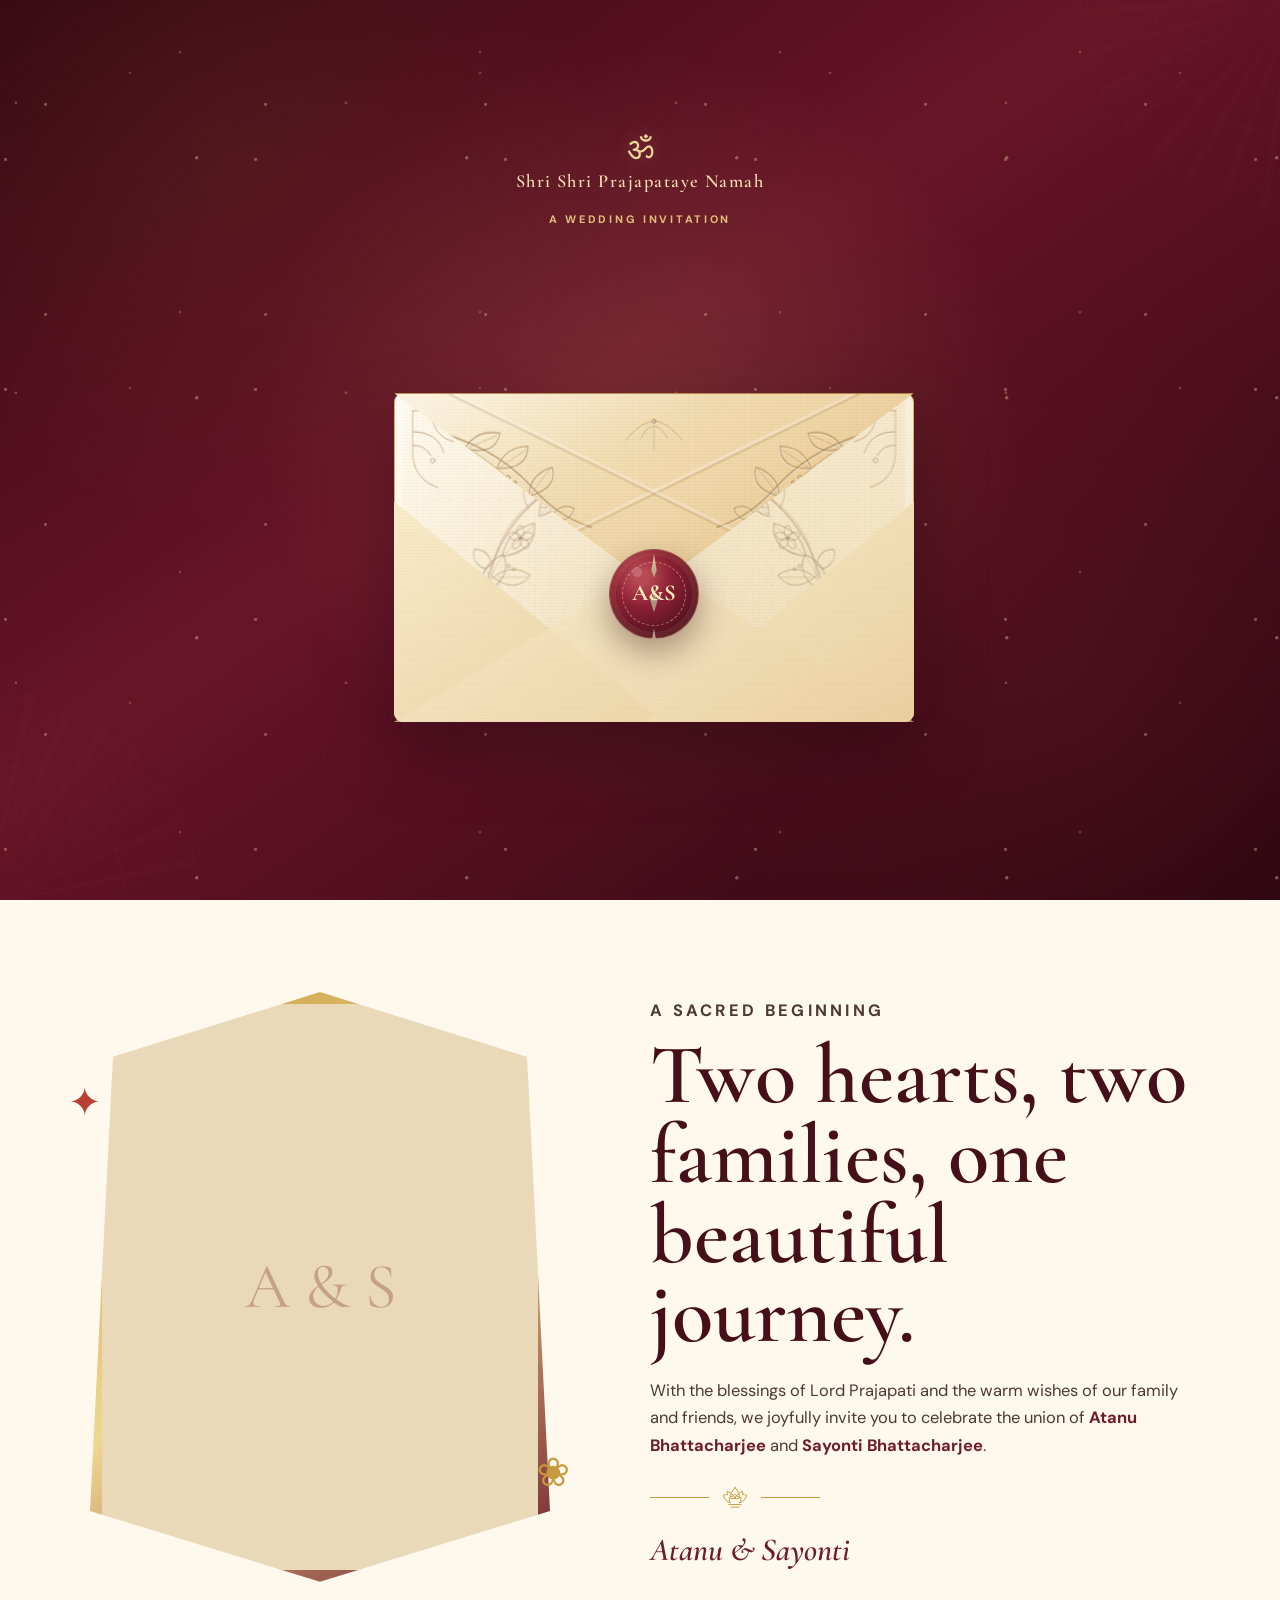
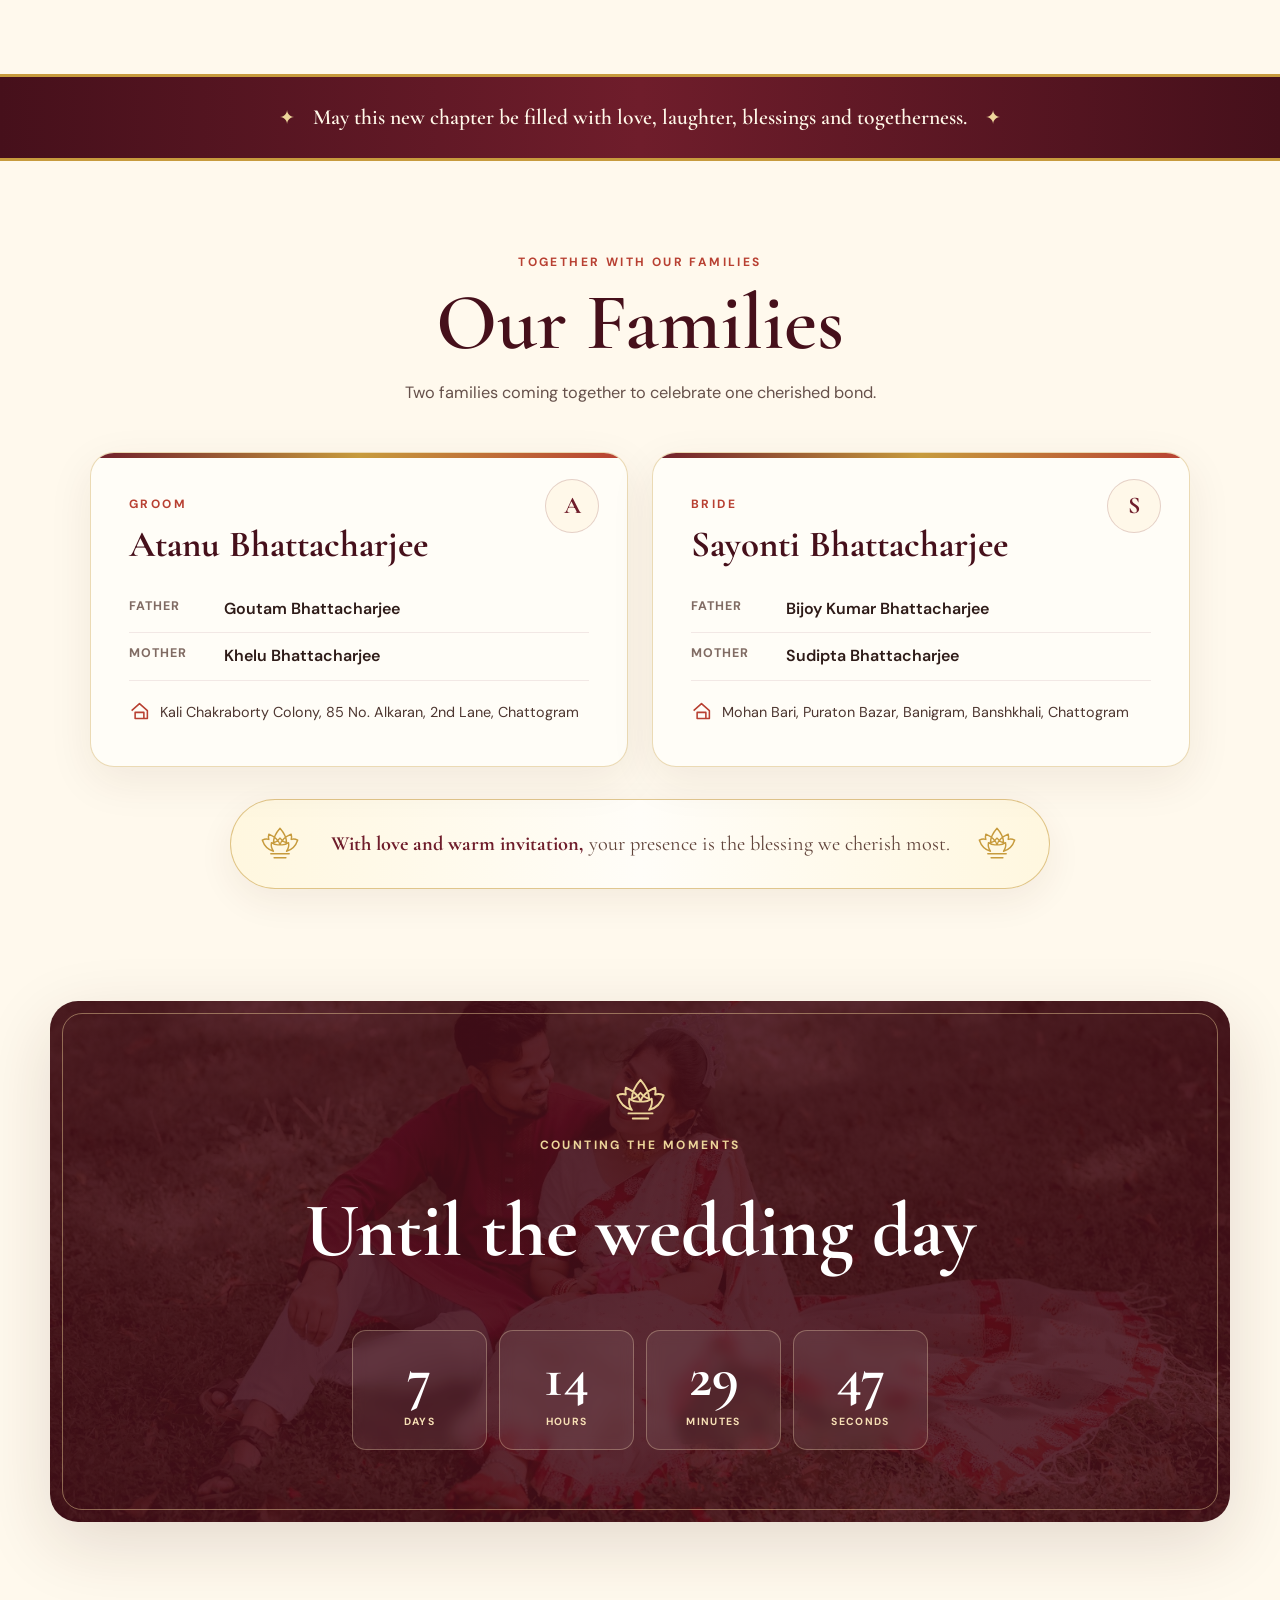
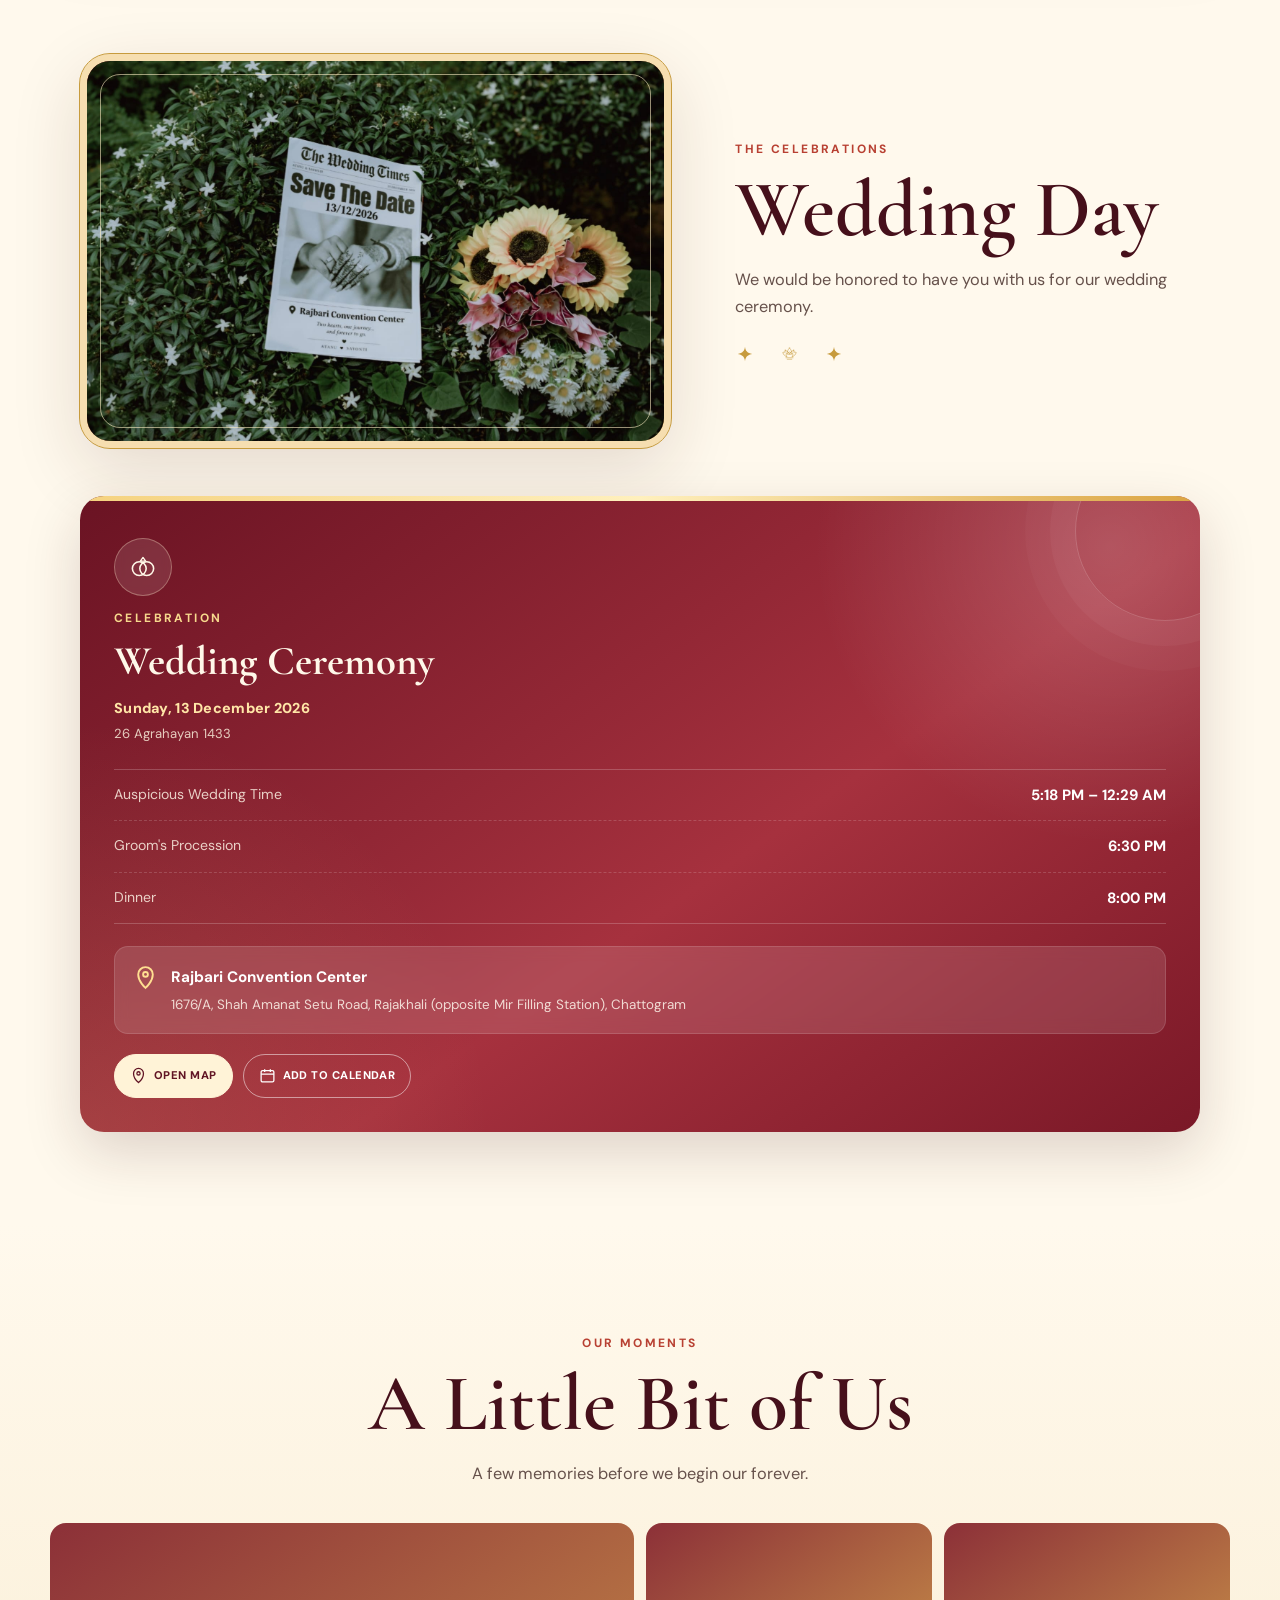
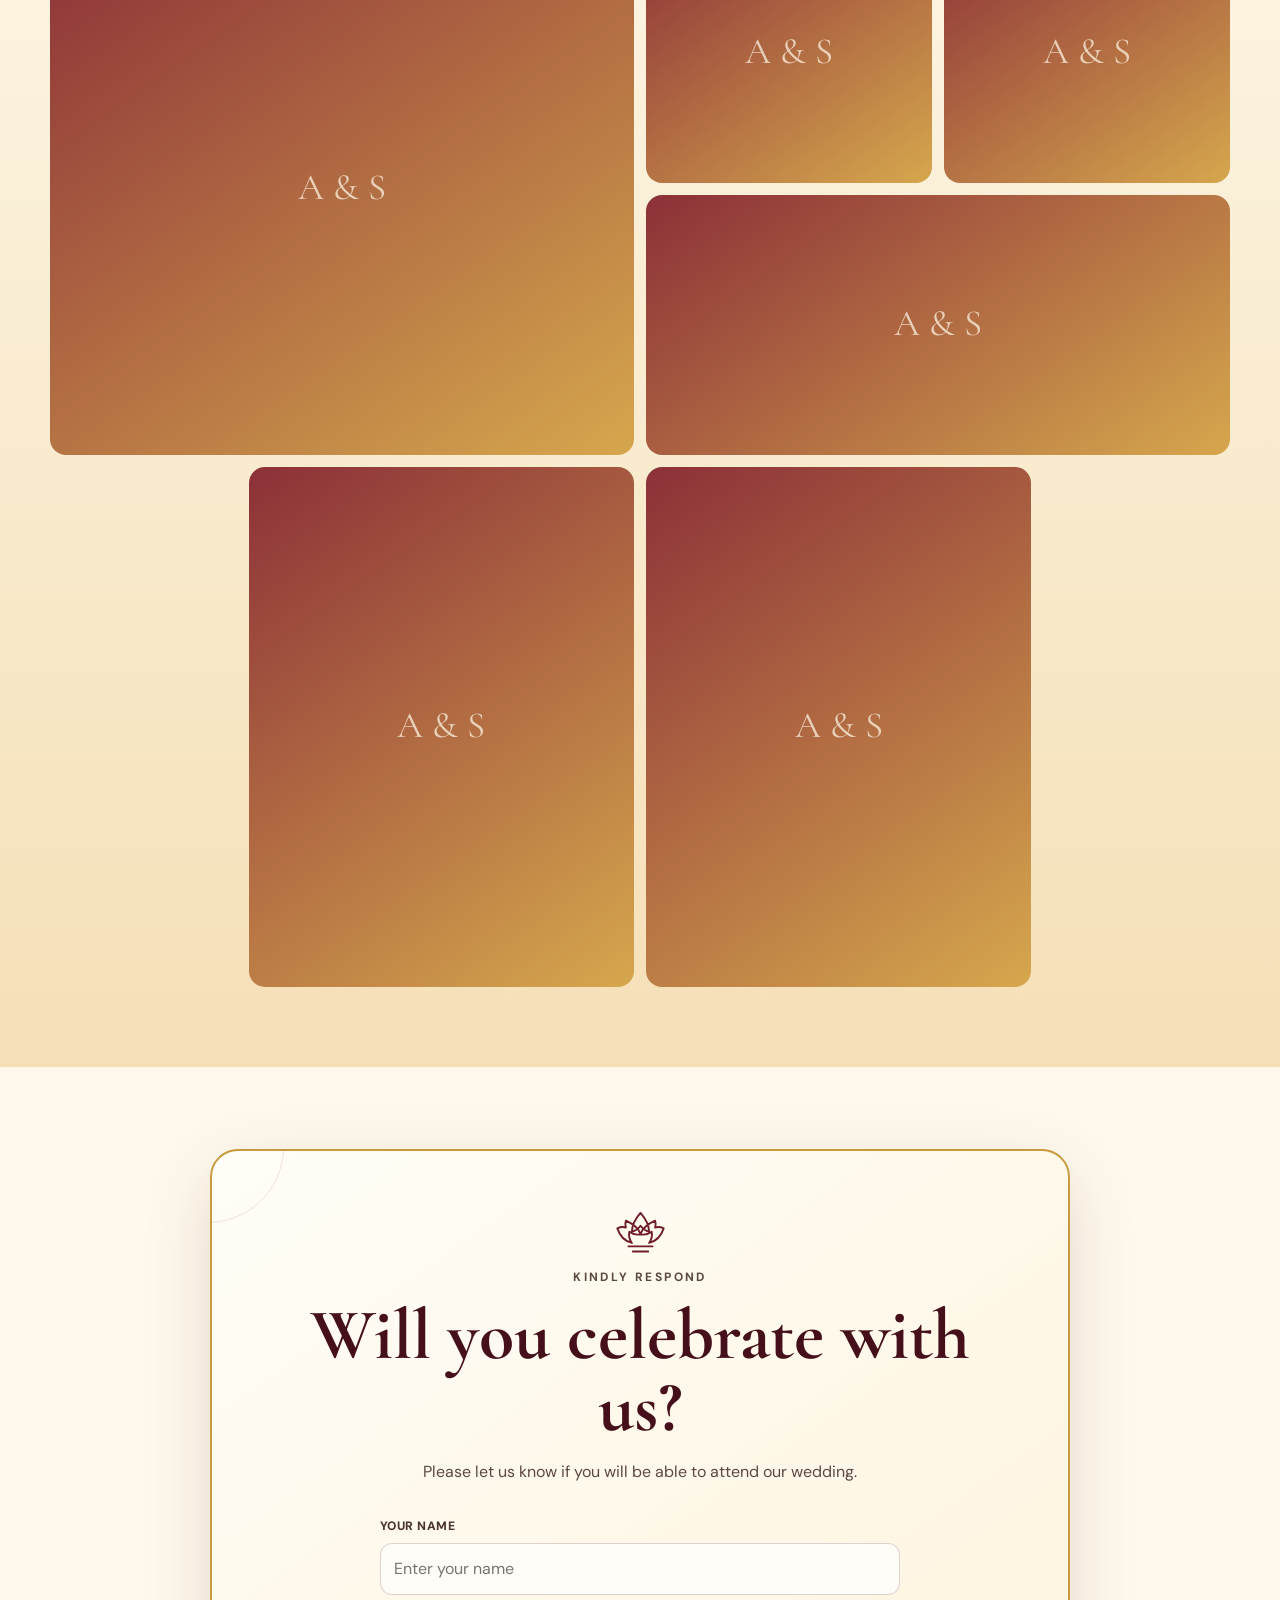
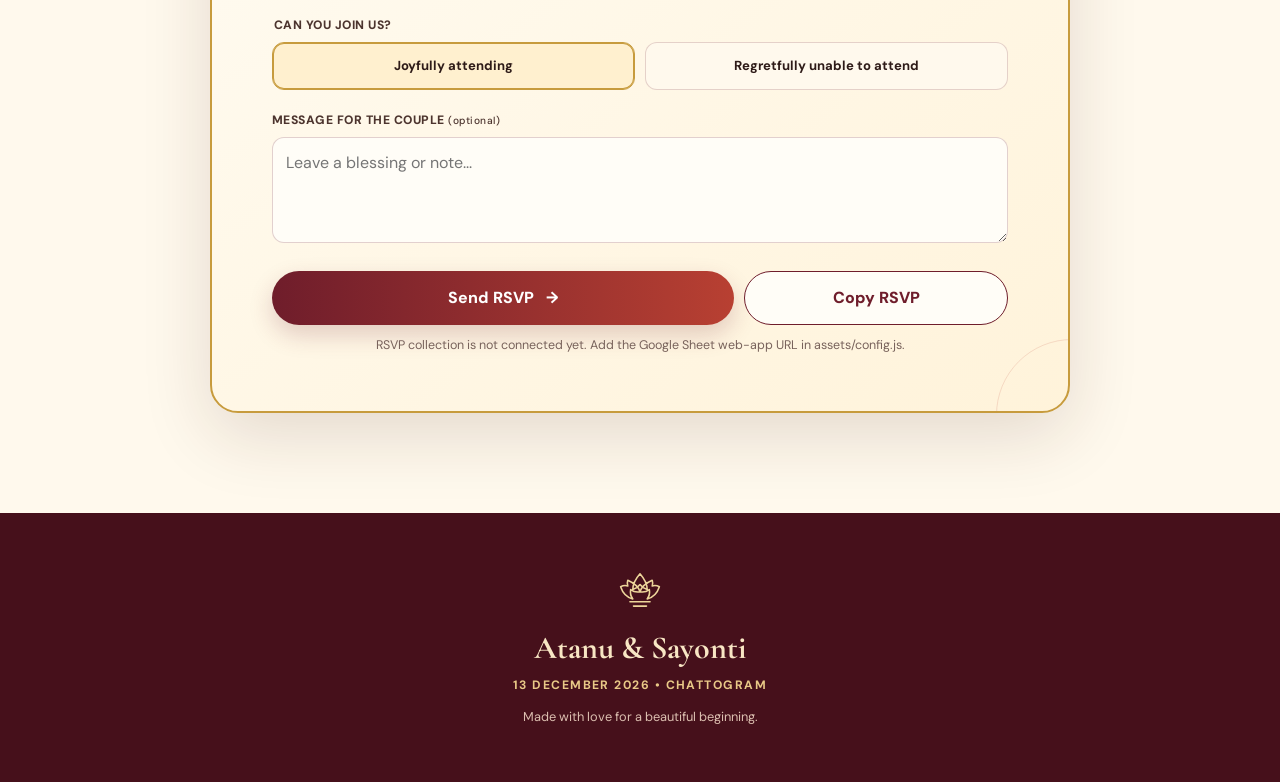
==== commit 15abc081: "fixed the butterfly anchor position" ====
--- a/index.html
+++ b/index.html
@@ -22,12 +22,12 @@
   <link rel="preconnect" href="https://fonts.googleapis.com">
   <link rel="preconnect" href="https://fonts.gstatic.com" crossorigin>
   <link href="https://fonts.googleapis.com/css2?family=Cormorant+Garamond:ital,wght@0,500;0,600;0,700;1,600&family=DM+Sans:wght@400;500;600;700&display=swap" rel="stylesheet">
-  <link rel="stylesheet" href="/assets/styles.css">
-  <link rel="stylesheet" href="/assets/mobile.css">
+  <link rel="stylesheet" href="/assets/styles.css?v=27">
+  <link rel="stylesheet" href="/assets/mobile.css?v=27">
 </head>
 <body class="locked" data-invite="wedding">
   <div id="app"></div>
   <script src="/assets/config.js"></script>
-  <script src="/assets/app.js"></script>
+  <script src="/assets/app.js?v=27"></script>
 </body>
 </html>
--- a/assets/styles.css
+++ b/assets/styles.css
@@ -12,7 +12,7 @@
 
 /* Hero */
 .hero{position:relative;min-height:100svh;display:grid;place-items:center;overflow:hidden;color:#fff;background:var(--maroon-deep)}.hero-bg{position:absolute;inset:0;background:var(--maroon-deep) url("/images/hero.jpg") center 38%/cover no-repeat;transform:scale(1.025)}.hero:after{content:"";position:absolute;inset:0;background:linear-gradient(to bottom,rgba(49,10,17,.62),rgba(55,18,20,.22) 36%,rgba(48,9,15,.76))}.hero-pattern{position:absolute;z-index:1;inset:0;opacity:.18;background:radial-gradient(circle at 50% 50%,transparent 0 34px,rgba(255,218,143,.42) 35px 36px,transparent 37px),radial-gradient(circle at 50% 50%,transparent 0 65px,rgba(255,218,143,.2) 66px 67px,transparent 68px);background-size:180px 180px}
-.nav{position:absolute;z-index:10;top:0;left:0;right:0;display:flex;justify-content:space-between;align-items:center;width:min(1180px,calc(100% - 36px));margin:auto;padding:24px 0;border-bottom:1px solid rgba(255,255,255,.18)}.nav-mark{font-family:"Cormorant Garamond",serif;font-size:1.65rem;font-weight:700;text-decoration:none}.nav-links{display:flex;gap:23px}.nav-links a{font-size:.72rem;font-weight:700;letter-spacing:.09em;text-decoration:none;text-transform:uppercase}.hero-content{position:relative;z-index:3;width:min(950px,calc(100% - 36px));padding-top:80px;text-align:center}.hero-lotus{width:65px;margin:0 auto 18px;color:var(--gold-light)}.hero-lotus svg{width:100%;height:auto}.hero-kicker{margin:0 0 20px;font-size:.75rem;font-weight:700;letter-spacing:.22em;text-transform:uppercase}.hero h1{margin:0;font-family:"Cormorant Garamond",Georgia,serif;font-size:clamp(4.5rem,15vw,9.5rem);font-weight:600;line-height:.76;text-shadow:0 8px 35px rgba(0,0,0,.25)}.hero h1 span{display:block;margin:.14em 0 .08em;color:var(--gold-light);font-size:.42em;font-style:italic;font-weight:500}.hero-rule{display:flex;align-items:center;justify-content:center;gap:14px;margin-top:35px}.hero-rule i{width:55px;height:1px;background:rgba(255,229,179,.7)}.hero-rule b{font-size:.82rem;letter-spacing:.2em}.guest-ribbon{display:inline-block;margin-top:28px;padding:10px 17px;border:1px solid rgba(255,226,170,.45);border-radius:999px;background:rgba(70,16,27,.42);backdrop-filter:blur(8px);font-size:.85rem}.scroll-cue{position:absolute;z-index:4;bottom:26px;left:50%;transform:translateX(-50%);color:#fff;text-decoration:none;font-size:.65rem;font-weight:700;letter-spacing:.16em;text-transform:uppercase;white-space:nowrap}.scroll-cue span{color:var(--gold-light)}
+.nav{position:absolute;z-index:10;top:0;left:0;right:0;display:flex;justify-content:space-between;align-items:center;width:min(1180px,calc(100% - 36px));margin:auto;padding:24px 0;border-bottom:1px solid rgba(255,255,255,.18)}.nav-mark{font-family:"Cormorant Garamond",serif;font-size:1.65rem;font-weight:700;text-decoration:none}.nav-links{display:flex;gap:23px}.nav-links a{font-size:.72rem;font-weight:700;letter-spacing:.09em;text-decoration:none;text-transform:uppercase}.hero-content{position:relative;z-index:3;width:min(950px,calc(100% - 36px));padding-top:80px;text-align:center}.hero-lotus{width:65px;margin:0 auto 18px;color:var(--gold-light)}.hero-lotus svg{width:100%;height:auto}.hero-kicker{margin:0 0 20px;font-size:.75rem;font-weight:700;letter-spacing:.22em;text-transform:uppercase}.hero h1{margin:0;font-family:"Cormorant Garamond",Georgia,serif;font-size:clamp(4.5rem,15vw,9.5rem);font-weight:600;line-height:.76;text-shadow:0 8px 35px rgba(0,0,0,.25)}.hero h1 span{position:relative;display:block;margin:.14em 0 .08em;color:var(--gold-light);font-size:.42em;font-style:italic;font-weight:500}.hero-rule{display:flex;align-items:center;justify-content:center;gap:14px;margin-top:35px}.hero-rule i{width:55px;height:1px;background:rgba(255,229,179,.7)}.hero-rule b{font-size:.82rem;letter-spacing:.2em}.guest-ribbon{display:inline-block;margin-top:28px;padding:10px 17px;border:1px solid rgba(255,226,170,.45);border-radius:999px;background:rgba(70,16,27,.42);backdrop-filter:blur(8px);font-size:.85rem}.scroll-cue{position:absolute;z-index:4;bottom:26px;left:50%;transform:translateX(-50%);color:#fff;text-decoration:none;font-size:.65rem;font-weight:700;letter-spacing:.16em;text-transform:uppercase;white-space:nowrap}.scroll-cue span{color:var(--gold-light)}
 
 /* Intro */
 .intro-section{display:grid;grid-template-columns:.92fr 1.08fr;gap:clamp(45px,8vw,100px);align-items:center}.intro-photo{position:relative;max-width:460px;margin:auto}.photo-frame{position:relative;aspect-ratio:.78;padding:11px;background:linear-gradient(145deg,var(--gold),#f0d790,var(--maroon));clip-path:polygon(50% 0,95% 11%,100% 88%,50% 100%,0 88%,5% 11%);filter:drop-shadow(0 24px 32px rgba(81,40,28,.15))}.photo-frame:before{content:"A & S";position:absolute;inset:12px;display:grid;place-items:center;background:#ead9b8;color:rgba(111,29,43,.3);font-family:"Cormorant Garamond",serif;font-size:4rem}.photo-frame img{position:relative;height:100%;object-fit:cover;clip-path:polygon(50% 0,95% 11%,100% 88%,50% 100%,0 88%,5% 11%)}.photo-flower{position:absolute;color:var(--vermilion);font-size:2.5rem}.flower-one{left:-22px;top:13%}.flower-two{right:-20px;bottom:13%;color:var(--gold)}.intro-copy h2{margin:0 0 22px;color:var(--maroon-deep);font-family:"Cormorant Garamond",serif;font-size:clamp(3rem,7vw,5.3rem);font-weight:600;line-height:.94}.intro-copy p{color:#4e3933;font-size:1.03rem}.intro-copy strong{color:var(--maroon);font-weight:700}.signature{margin:0;color:var(--maroon)!important;font-family:"Cormorant Garamond",serif;font-size:2rem!important;font-style:italic;font-weight:600}.mini-ornament{display:flex;align-items:center;gap:12px;width:170px;margin:25px 0 12px;color:var(--gold)}.mini-ornament span{flex:1;height:1px;background:var(--gold)}.mini-ornament svg{width:28px;height:28px}
@@ -452,7 +452,7 @@
 .reveal-petal{position:absolute;z-index:6;top:-30px;left:var(--x);width:var(--size);height:calc(var(--size)*1.35);border-radius:70% 20% 70% 30%;opacity:.88;animation:petalFall 6.2s linear var(--delay) forwards}
 
 /* Detailed SVG butterfly */
-.hero-butterfly{position:absolute;z-index:7;left:-70px;top:62%;width:44px;height:32px;opacity:0;pointer-events:none;transform:translate(-50%,-50%);filter:drop-shadow(0 7px 9px rgba(30,4,10,.28))}
+.hero-butterfly{position:absolute;z-index:7;left:50%;top:0;width:44px;height:32px;margin-left:-22px;margin-top:-30px;opacity:0;pointer-events:none;font-size:initial;font-style:normal;line-height:1;filter:drop-shadow(0 7px 9px rgba(30,4,10,.28))}
 .hero-butterfly svg{display:block;width:100%;height:100%;overflow:visible}
 .butterfly-wing{transform-box:fill-box}
 .butterfly-left-wing{transform-origin:right center;animation:butterflyLeftFlap .30s ease-in-out infinite alternate}
--- a/assets/mobile.css
+++ b/assets/mobile.css
@@ -76,7 +76,7 @@
   .hero-rule b { font-size:.72rem; letter-spacing:.16em }
   .guest-ribbon { max-width:92%; margin-top:20px; padding:8px 14px; font-size:.78rem }
   .scroll-cue { bottom:max(18px,calc(env(safe-area-inset-bottom) + 10px)); font-size:.58rem }
-  .hero-butterfly { width:38px; height:28px }
+  .hero-butterfly { width:38px; height:28px; margin-left:-19px; margin-top:-27px }
 
   /* Story */
   .intro-section { gap:34px }
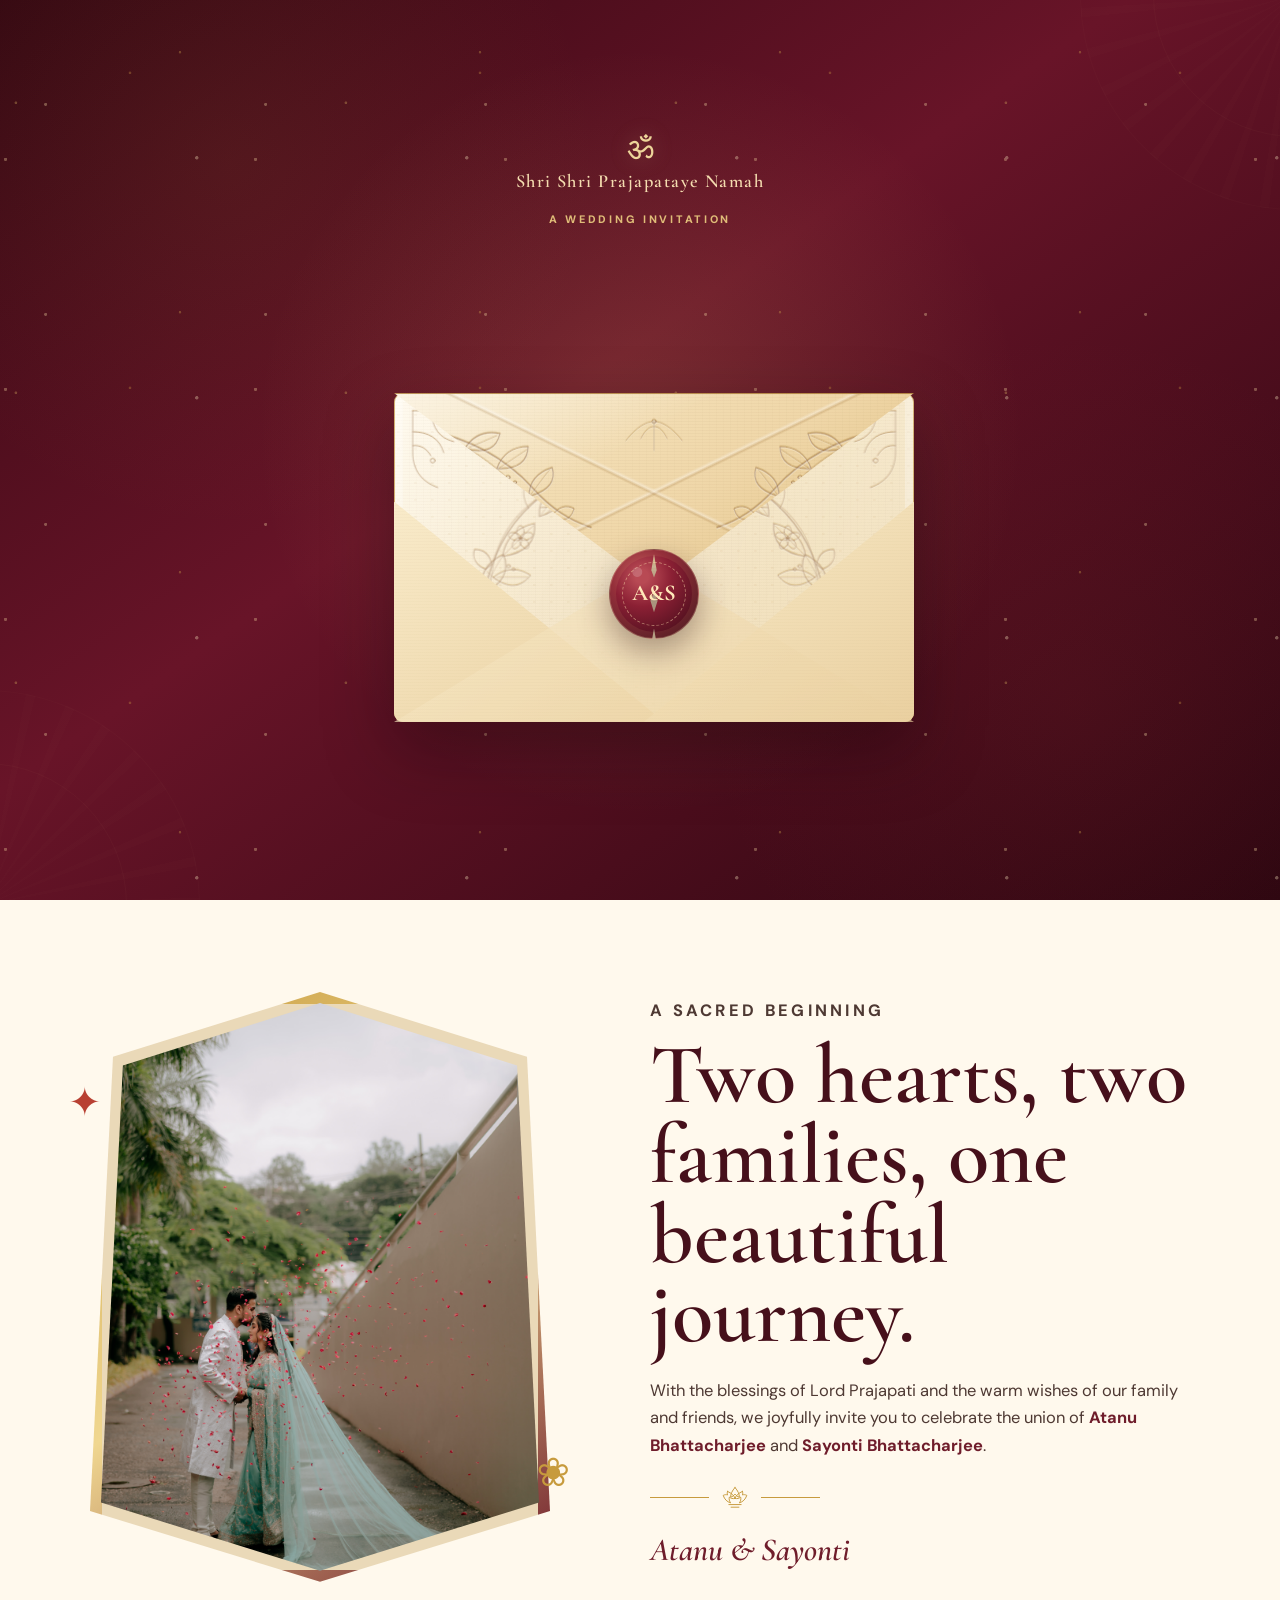
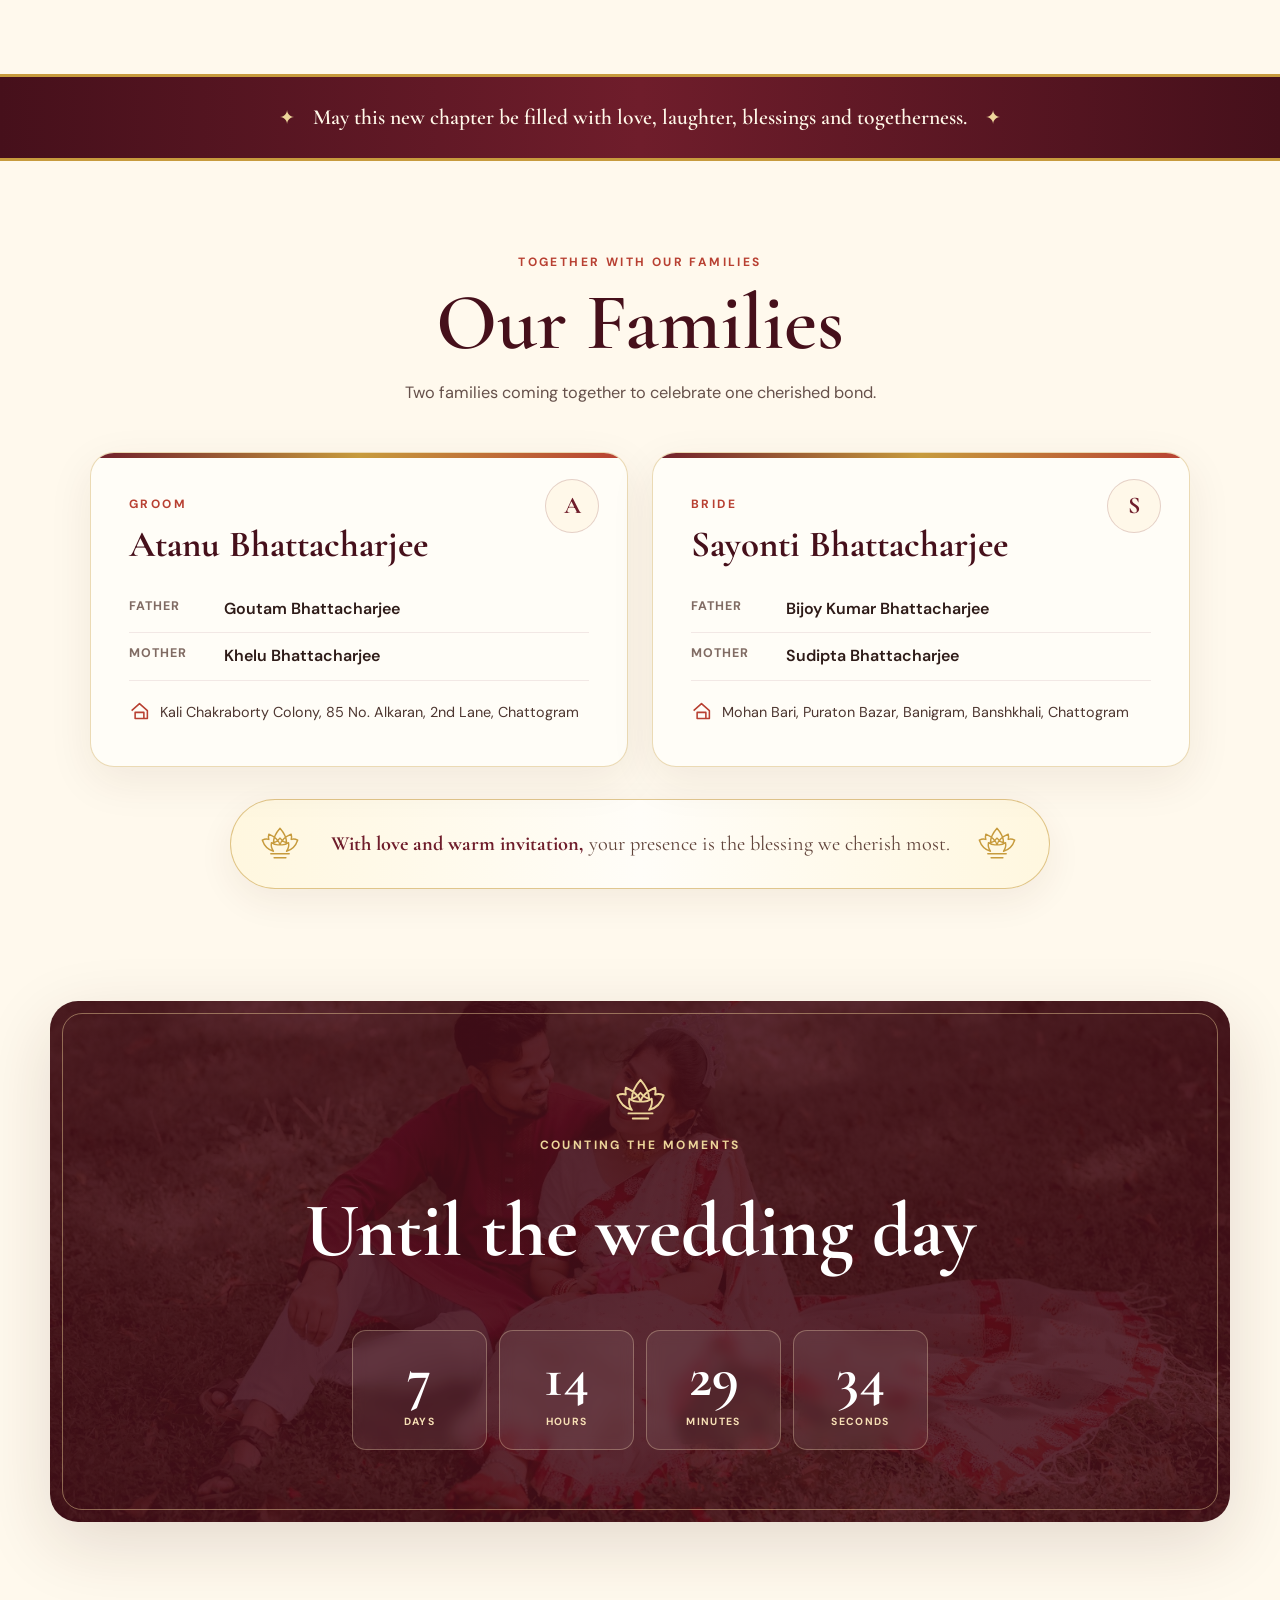
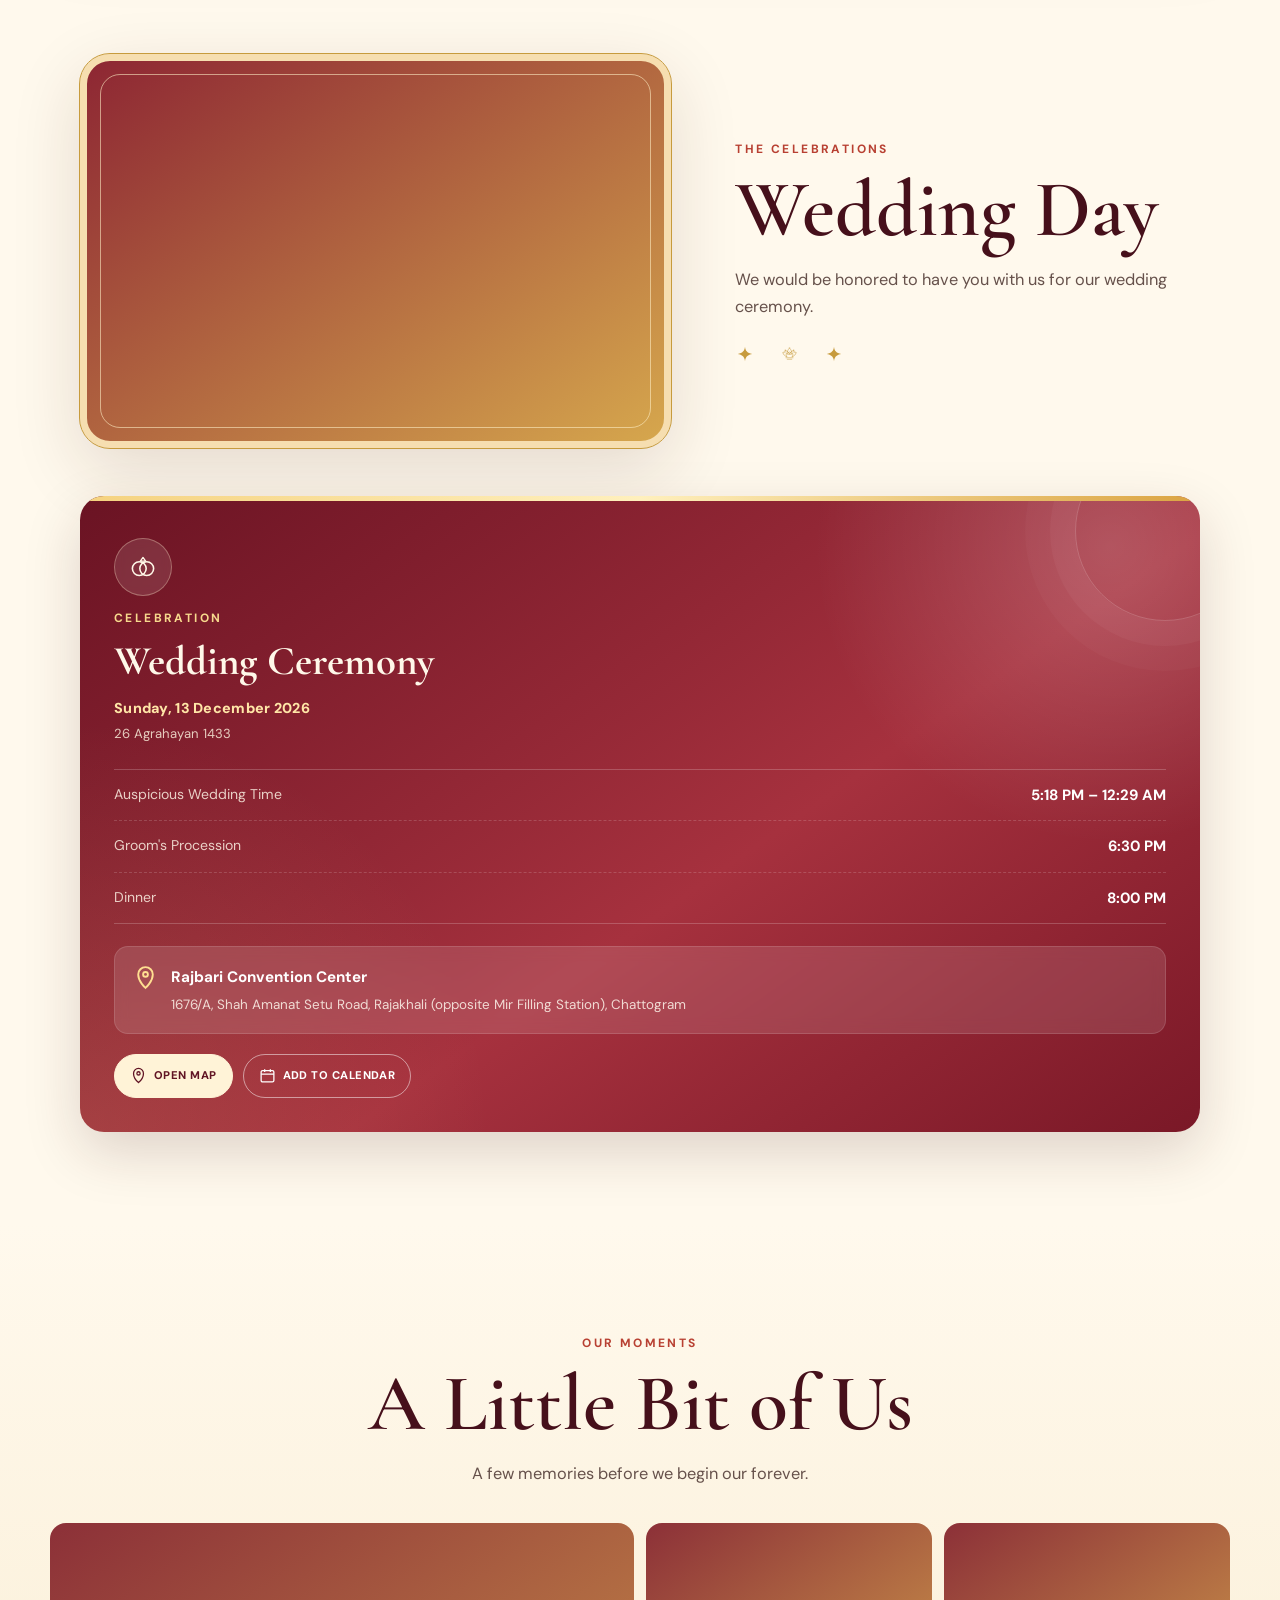
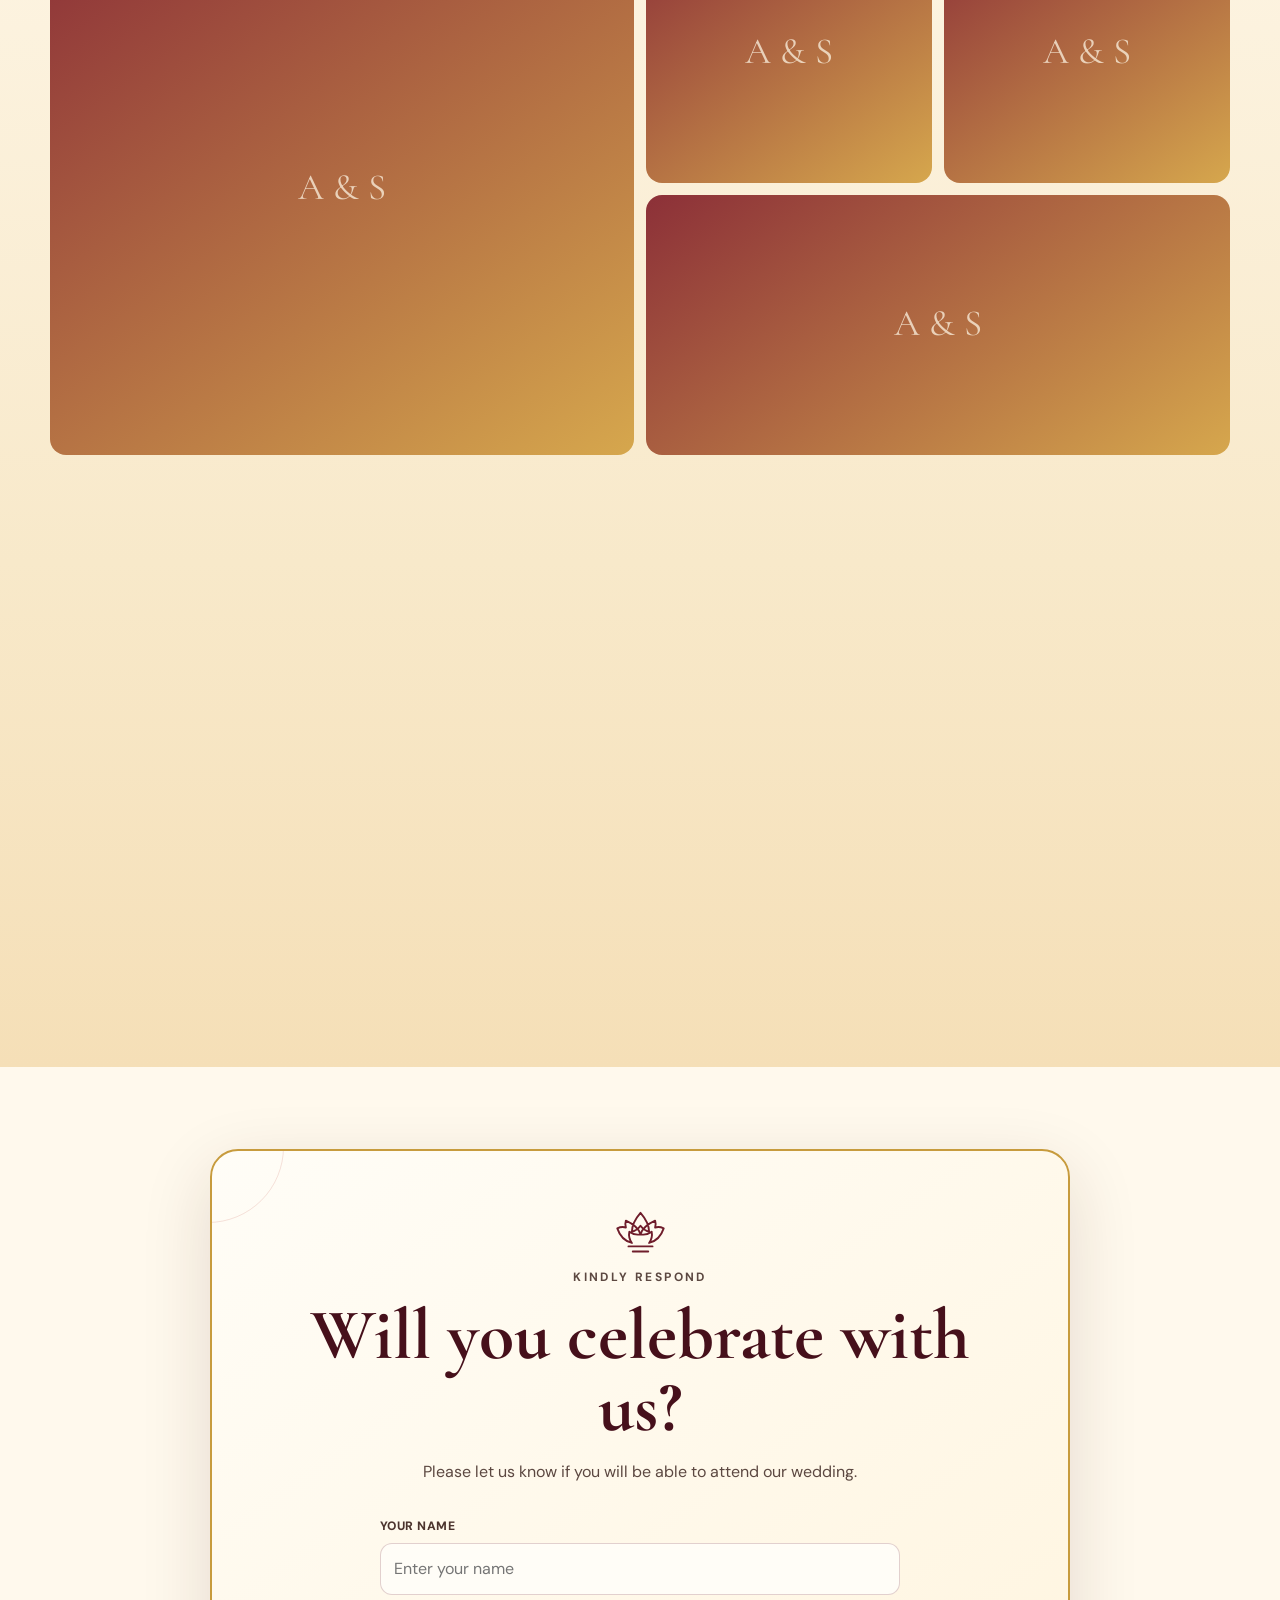
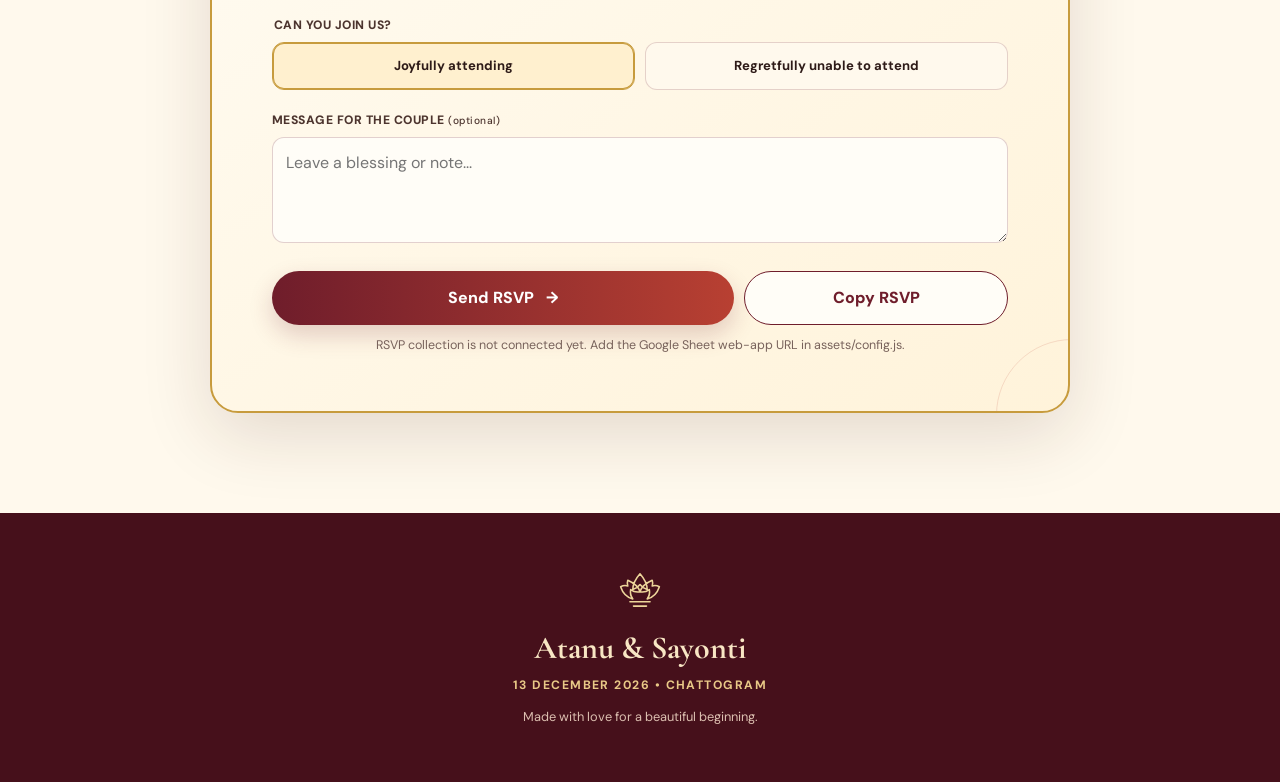
==== commit 88b78c05: "fixed butterfly position" ====
--- a/index.html
+++ b/index.html
@@ -22,8 +22,8 @@
   <link rel="preconnect" href="https://fonts.googleapis.com">
   <link rel="preconnect" href="https://fonts.gstatic.com" crossorigin>
   <link href="https://fonts.googleapis.com/css2?family=Cormorant+Garamond:ital,wght@0,500;0,600;0,700;1,600&family=DM+Sans:wght@400;500;600;700&display=swap" rel="stylesheet">
-  <link rel="stylesheet" href="/assets/styles.css?v=27">
-  <link rel="stylesheet" href="/assets/mobile.css?v=27">
+  <link rel="stylesheet" href="/assets/styles.css?v=28">
+  <link rel="stylesheet" href="/assets/mobile.css?v=28">
 </head>
 <body class="locked" data-invite="wedding">
   <div id="app"></div>
--- a/assets/styles.css
+++ b/assets/styles.css
@@ -452,7 +452,7 @@
 .reveal-petal{position:absolute;z-index:6;top:-30px;left:var(--x);width:var(--size);height:calc(var(--size)*1.35);border-radius:70% 20% 70% 30%;opacity:.88;animation:petalFall 6.2s linear var(--delay) forwards}
 
 /* Detailed SVG butterfly */
-.hero-butterfly{position:absolute;z-index:7;left:50%;top:0;width:44px;height:32px;margin-left:-22px;margin-top:-30px;opacity:0;pointer-events:none;font-size:initial;font-style:normal;line-height:1;filter:drop-shadow(0 7px 9px rgba(30,4,10,.28))}
+.hero-butterfly{position:absolute;z-index:7;left:50%;top:50%;width:44px;height:32px;margin-left:-22px;margin-top:-16px;opacity:0;pointer-events:none;font-size:initial;font-style:normal;line-height:1;filter:drop-shadow(0 7px 9px rgba(30,4,10,.28))}
 .hero-butterfly svg{display:block;width:100%;height:100%;overflow:visible}
 .butterfly-wing{transform-box:fill-box}
 .butterfly-left-wing{transform-origin:right center;animation:butterflyLeftFlap .30s ease-in-out infinite alternate}
--- a/assets/mobile.css
+++ b/assets/mobile.css
@@ -76,7 +76,7 @@
   .hero-rule b { font-size:.72rem; letter-spacing:.16em }
   .guest-ribbon { max-width:92%; margin-top:20px; padding:8px 14px; font-size:.78rem }
   .scroll-cue { bottom:max(18px,calc(env(safe-area-inset-bottom) + 10px)); font-size:.58rem }
-  .hero-butterfly { width:38px; height:28px; margin-left:-19px; margin-top:-27px }
+  .hero-butterfly { width:38px; height:28px; margin-left:-19px; margin-top:-14px }
 
   /* Story */
   .intro-section { gap:34px }
